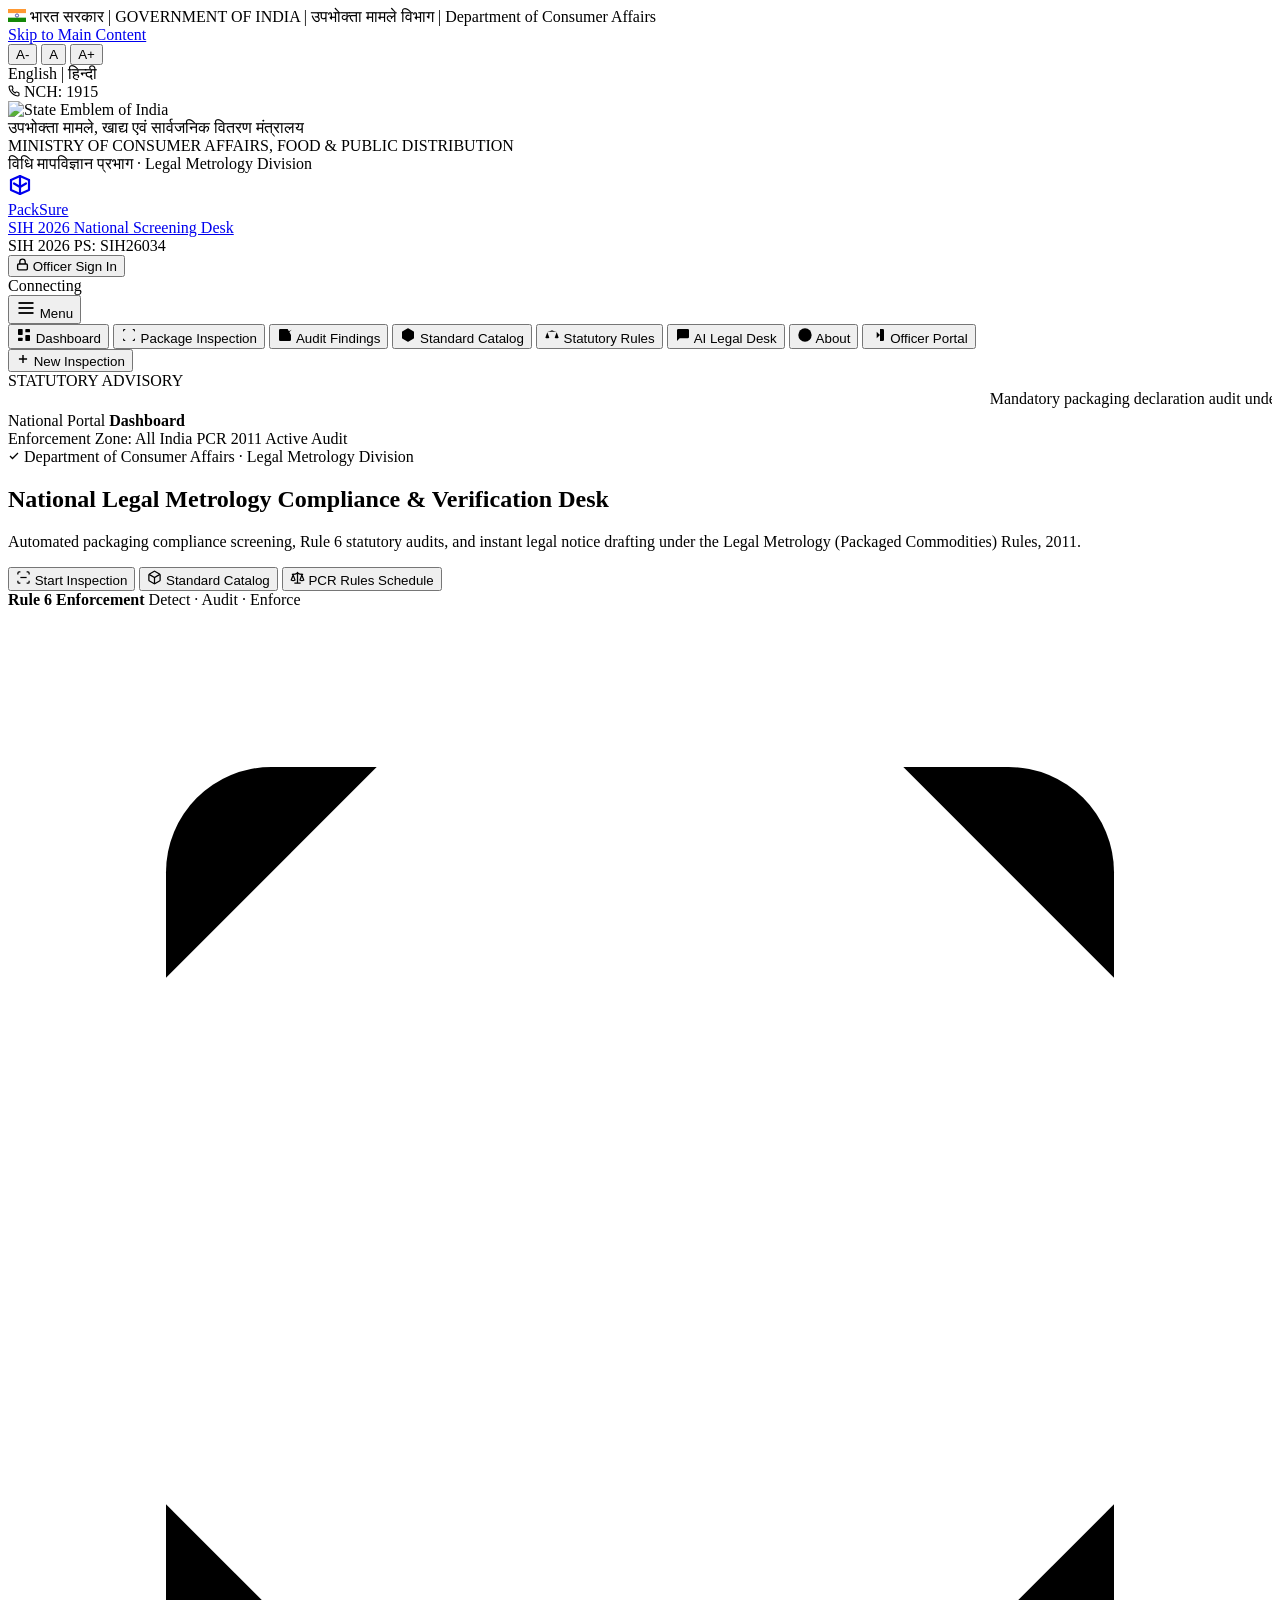
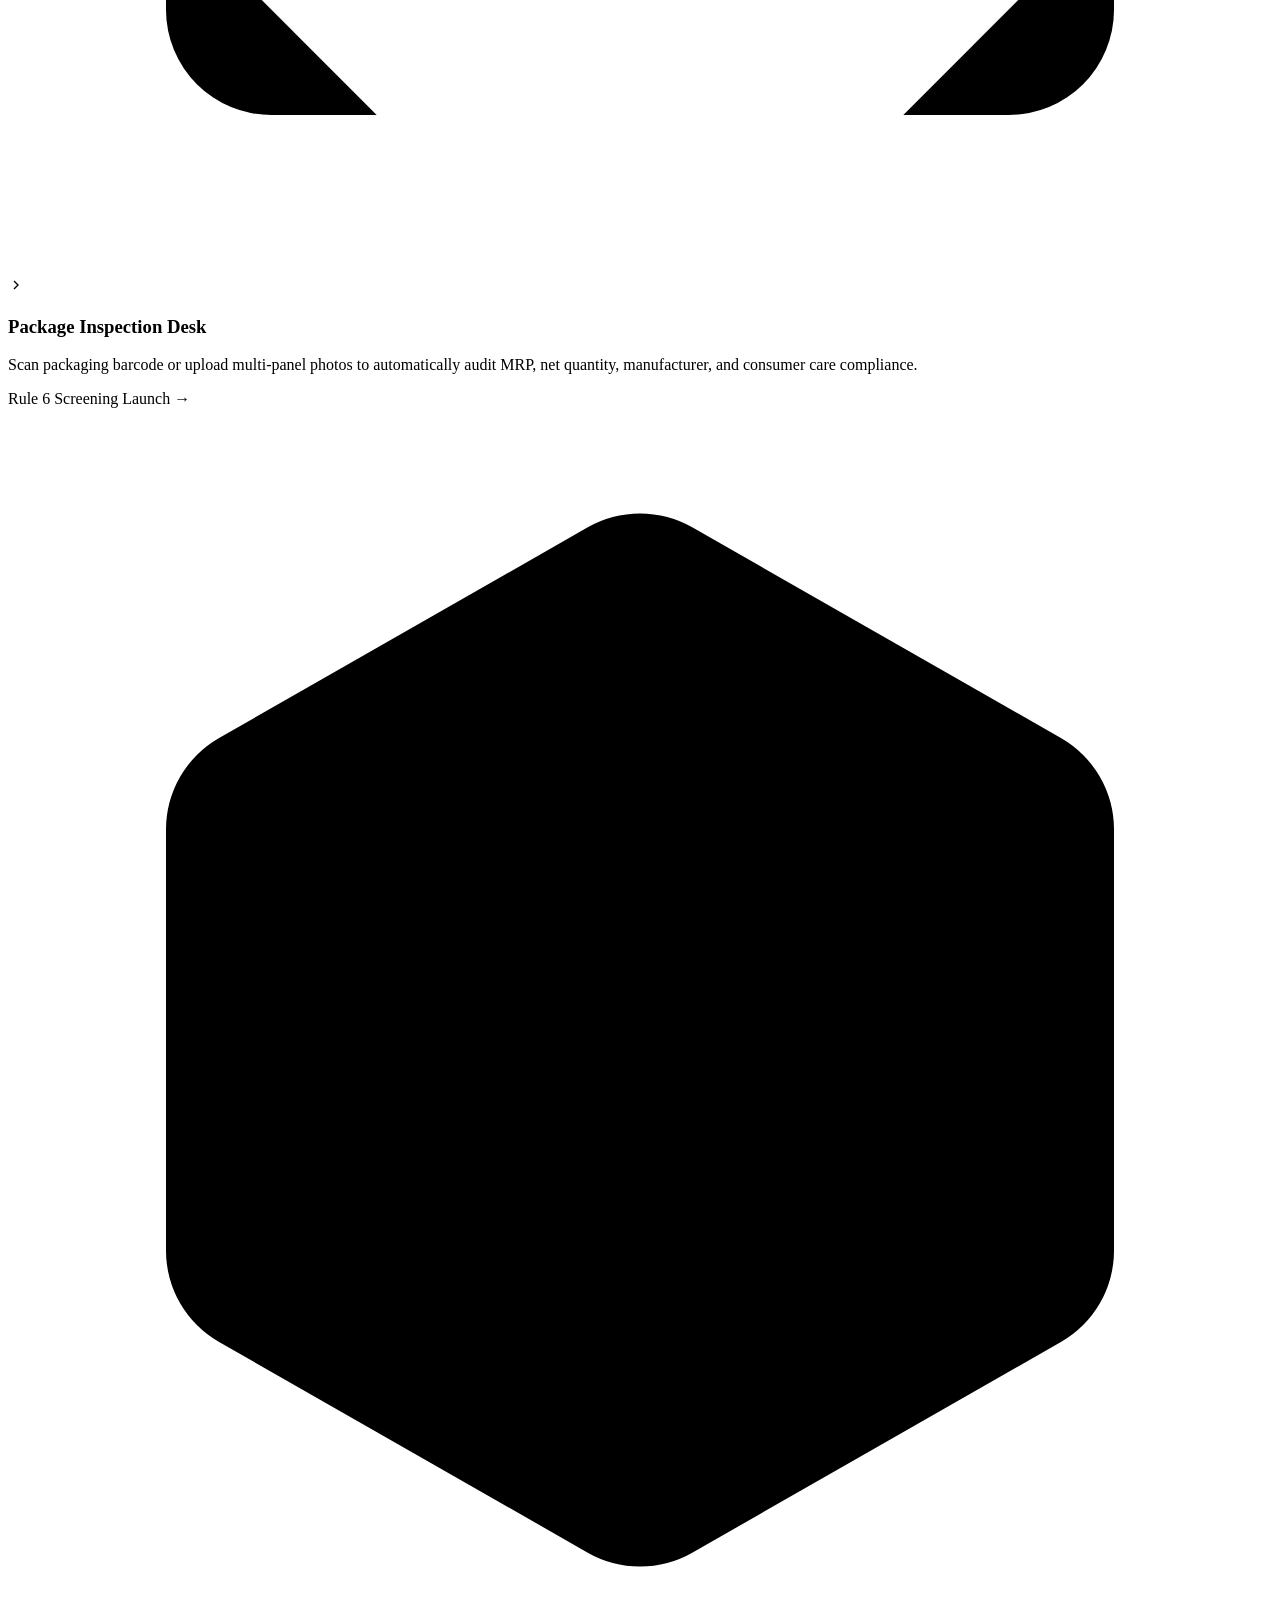
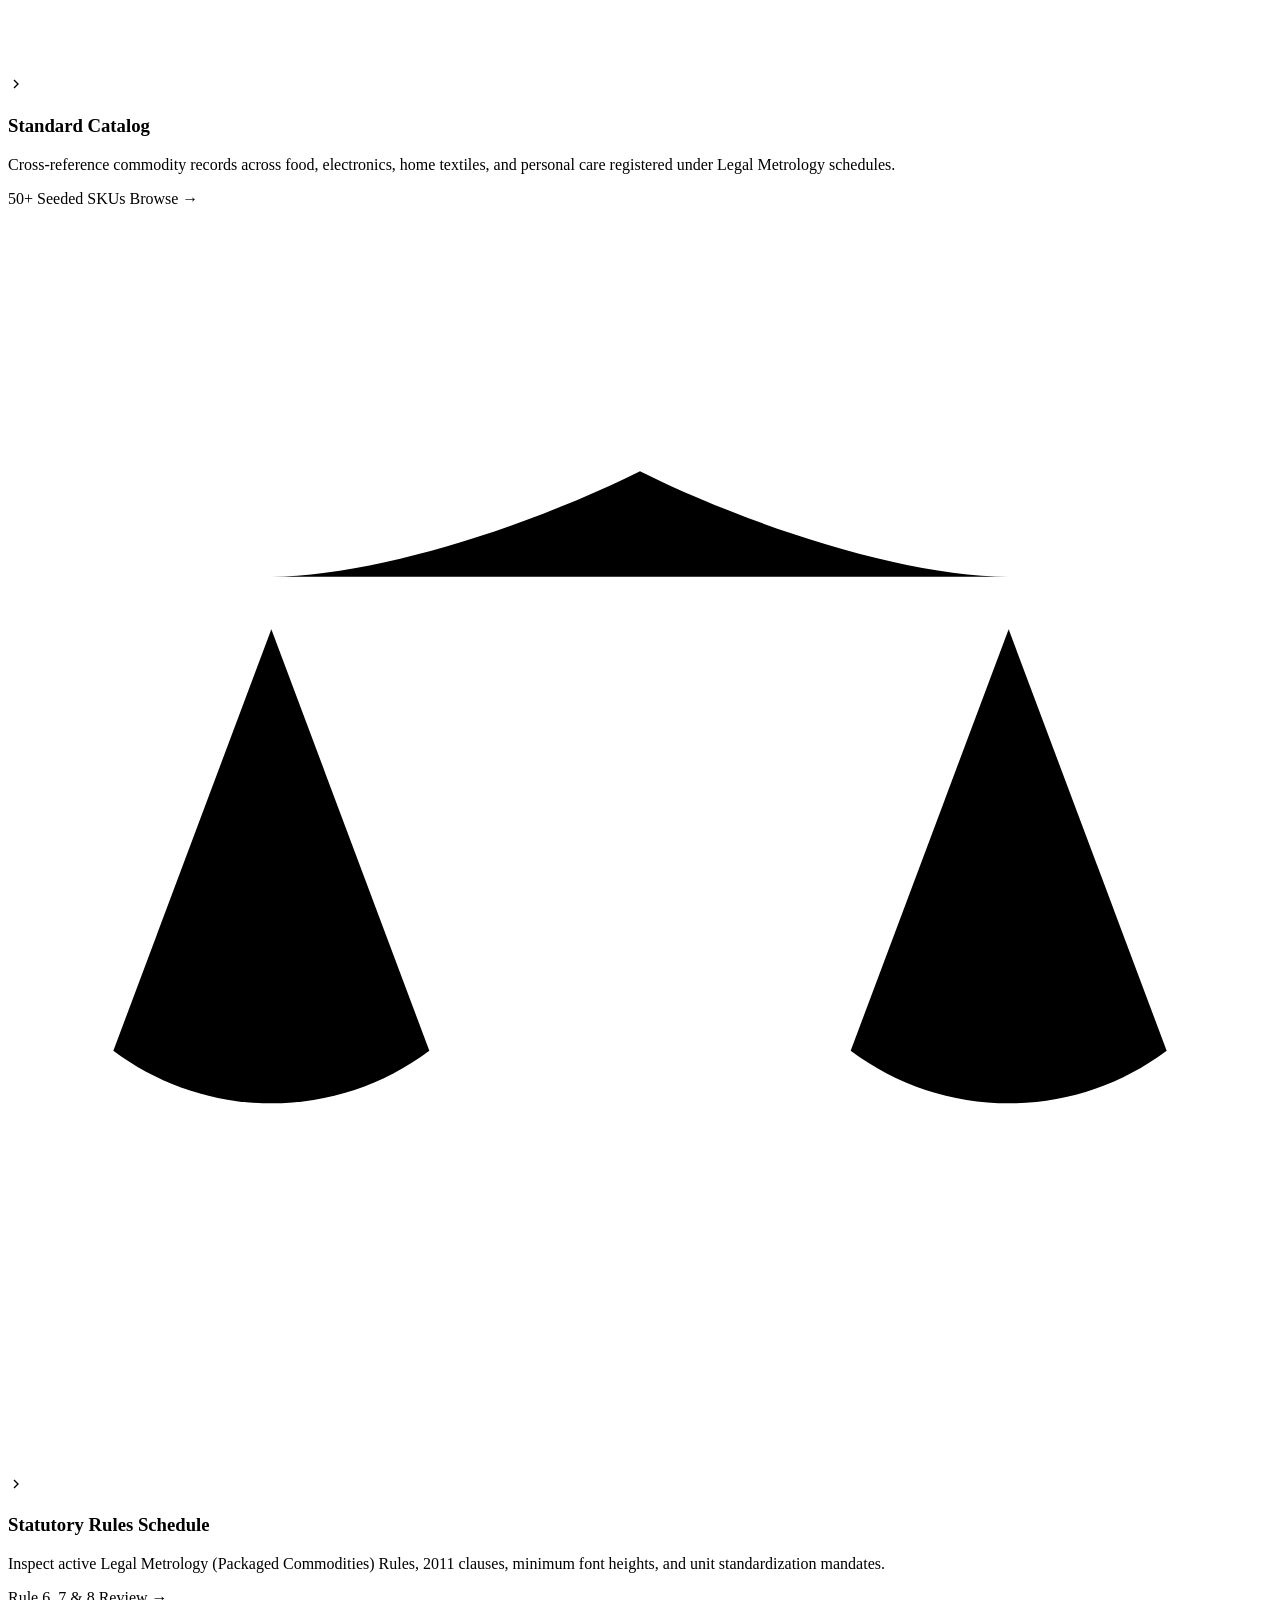
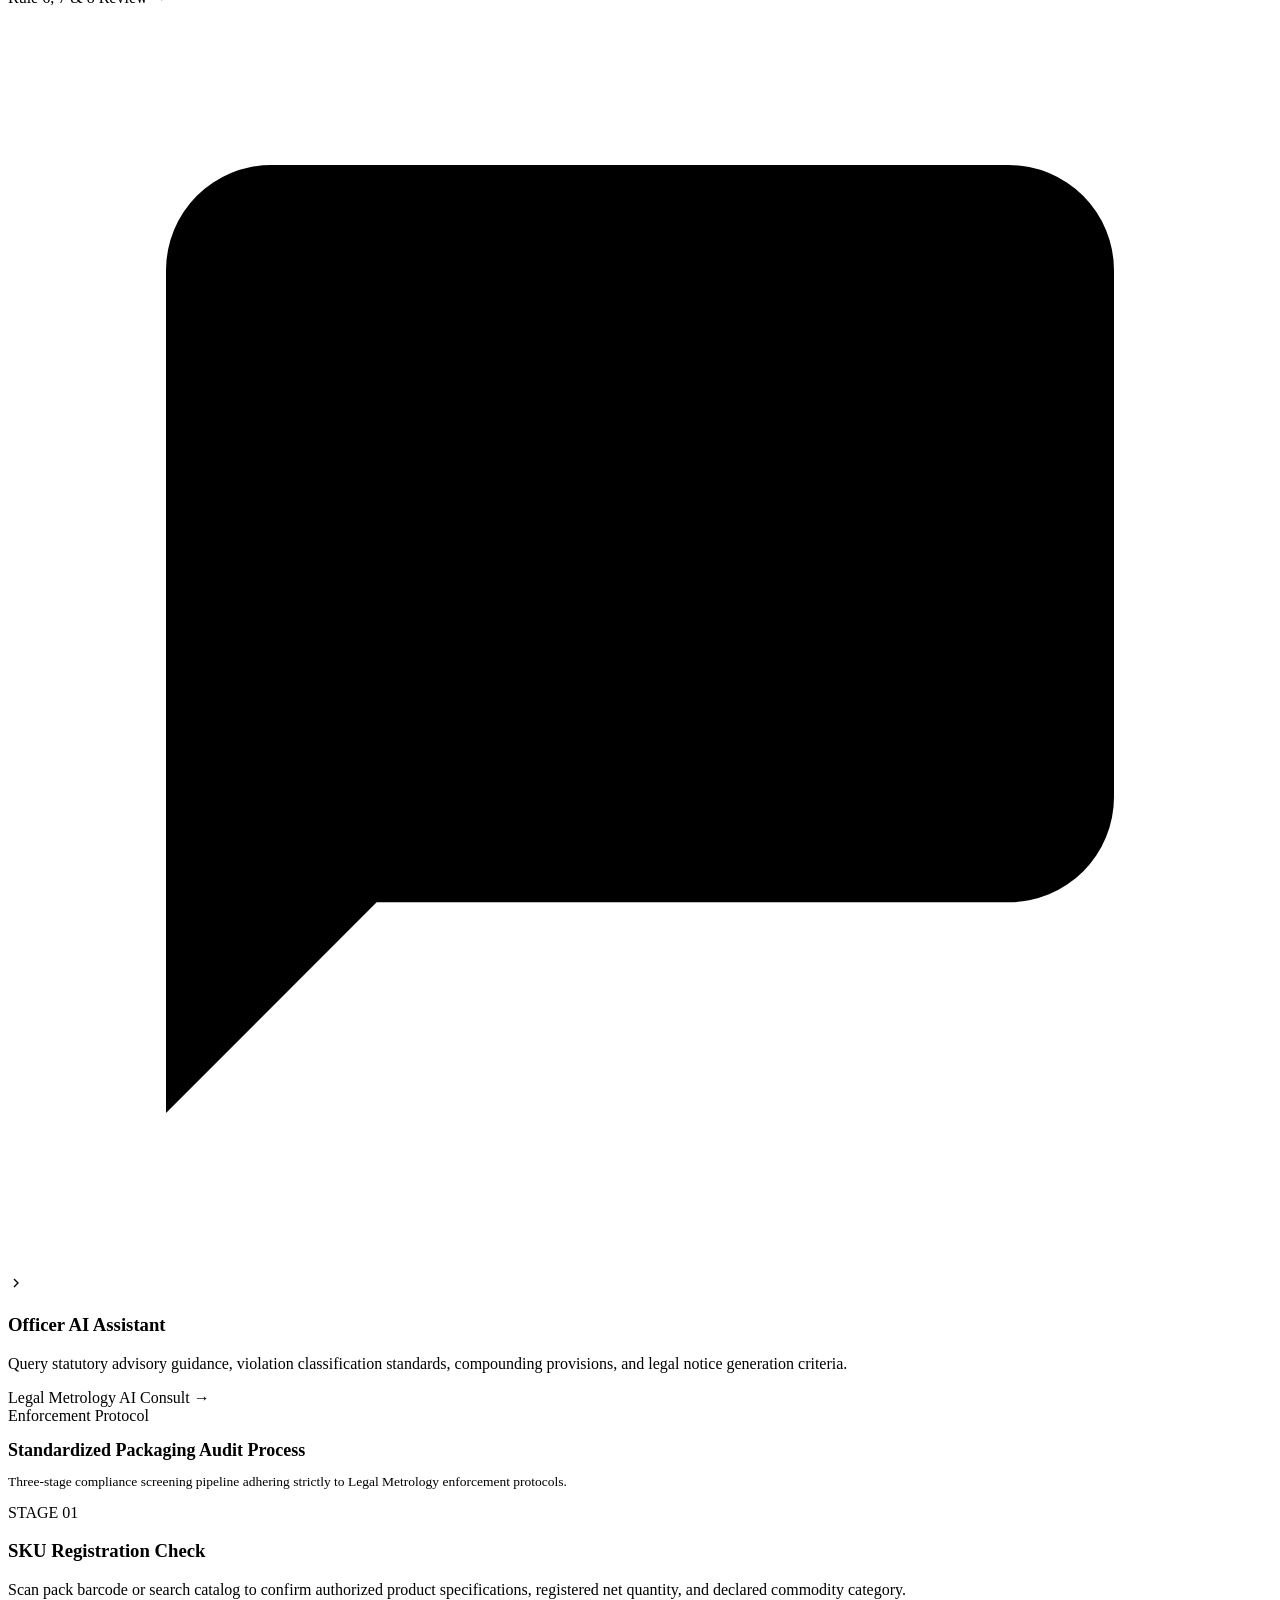
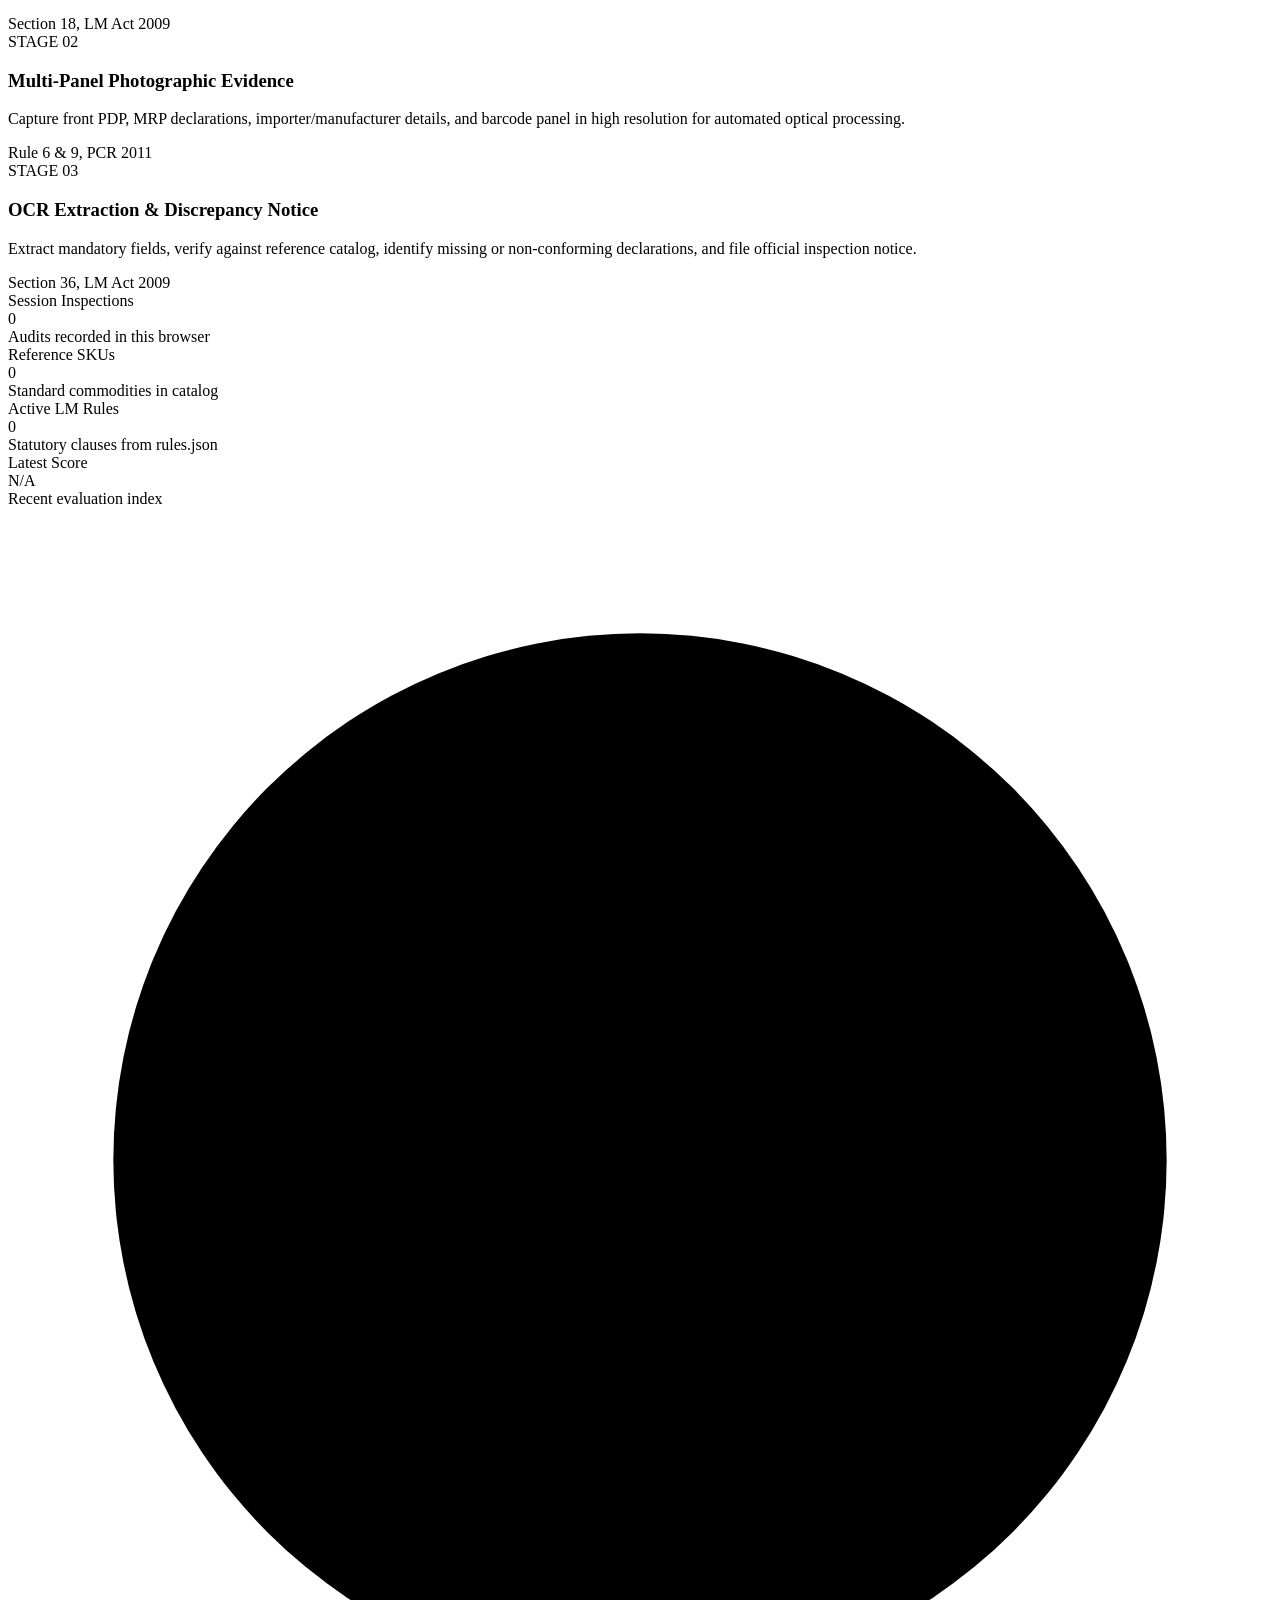
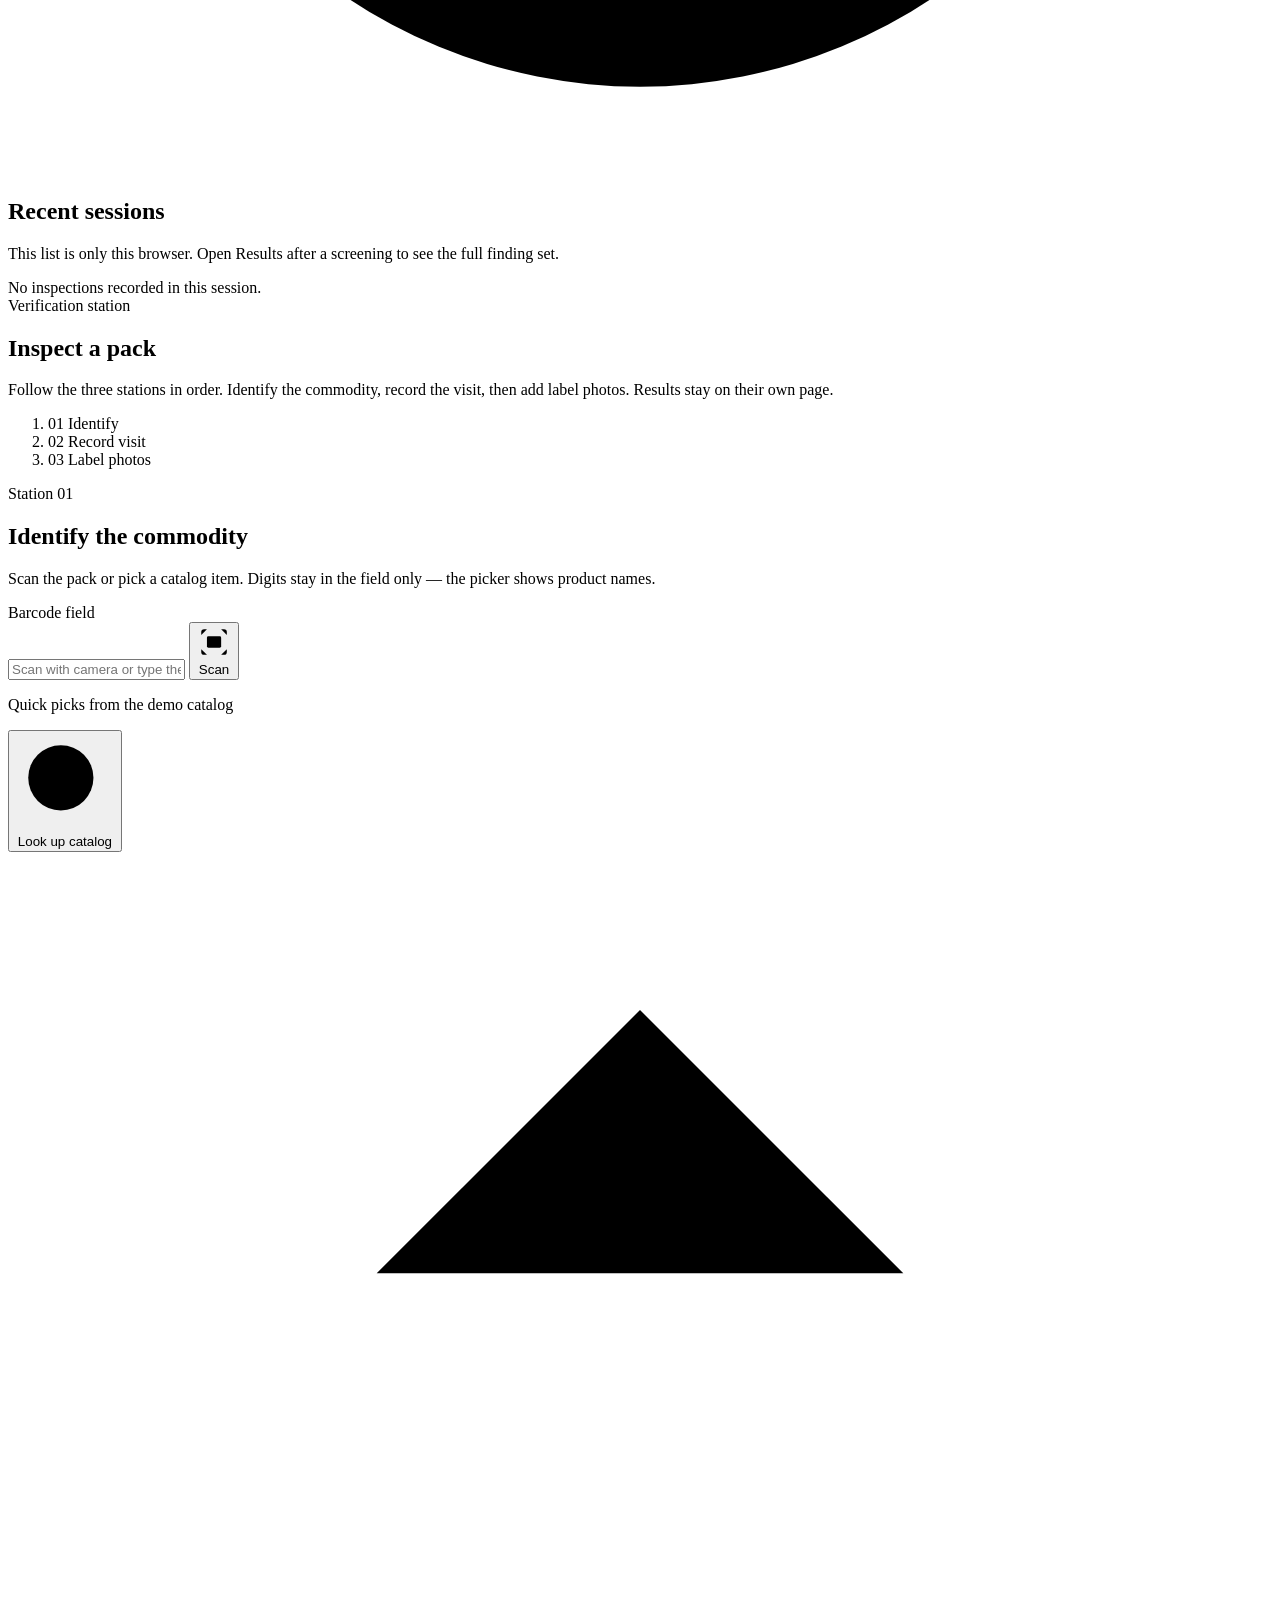
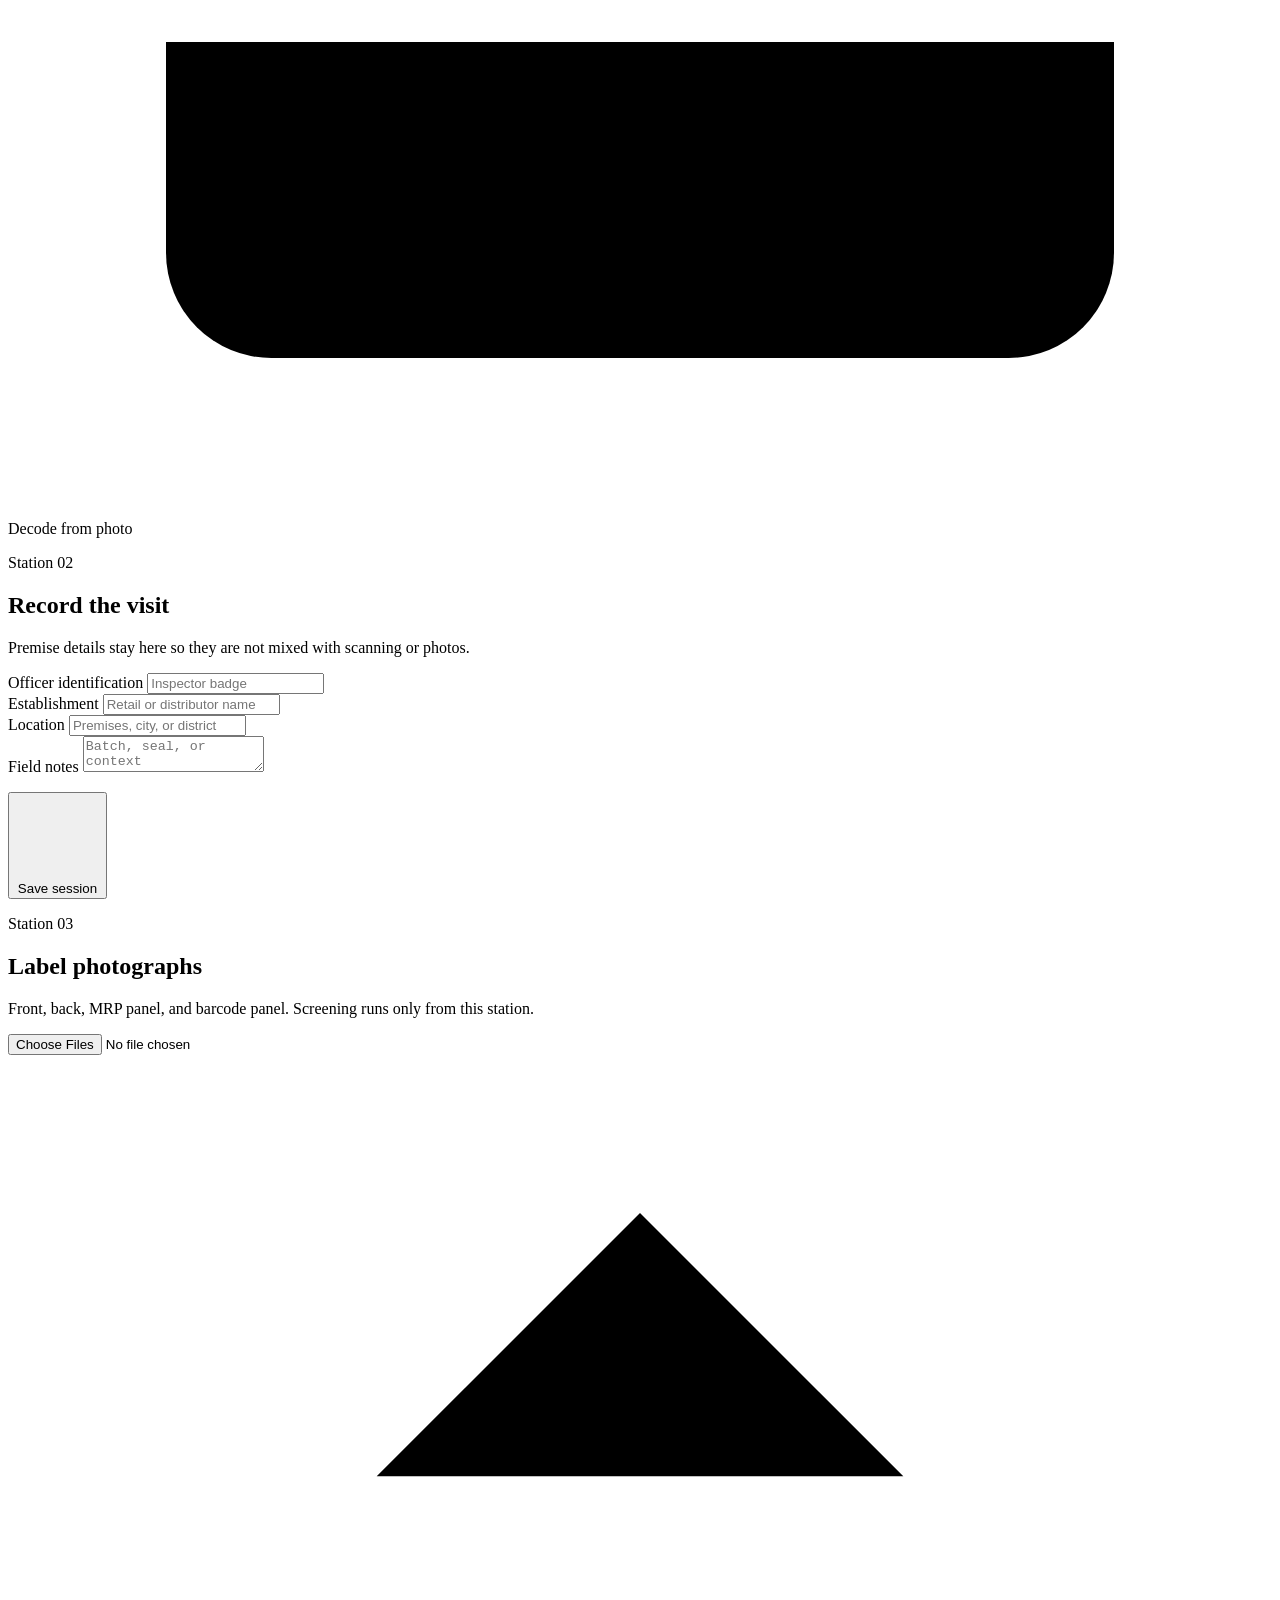
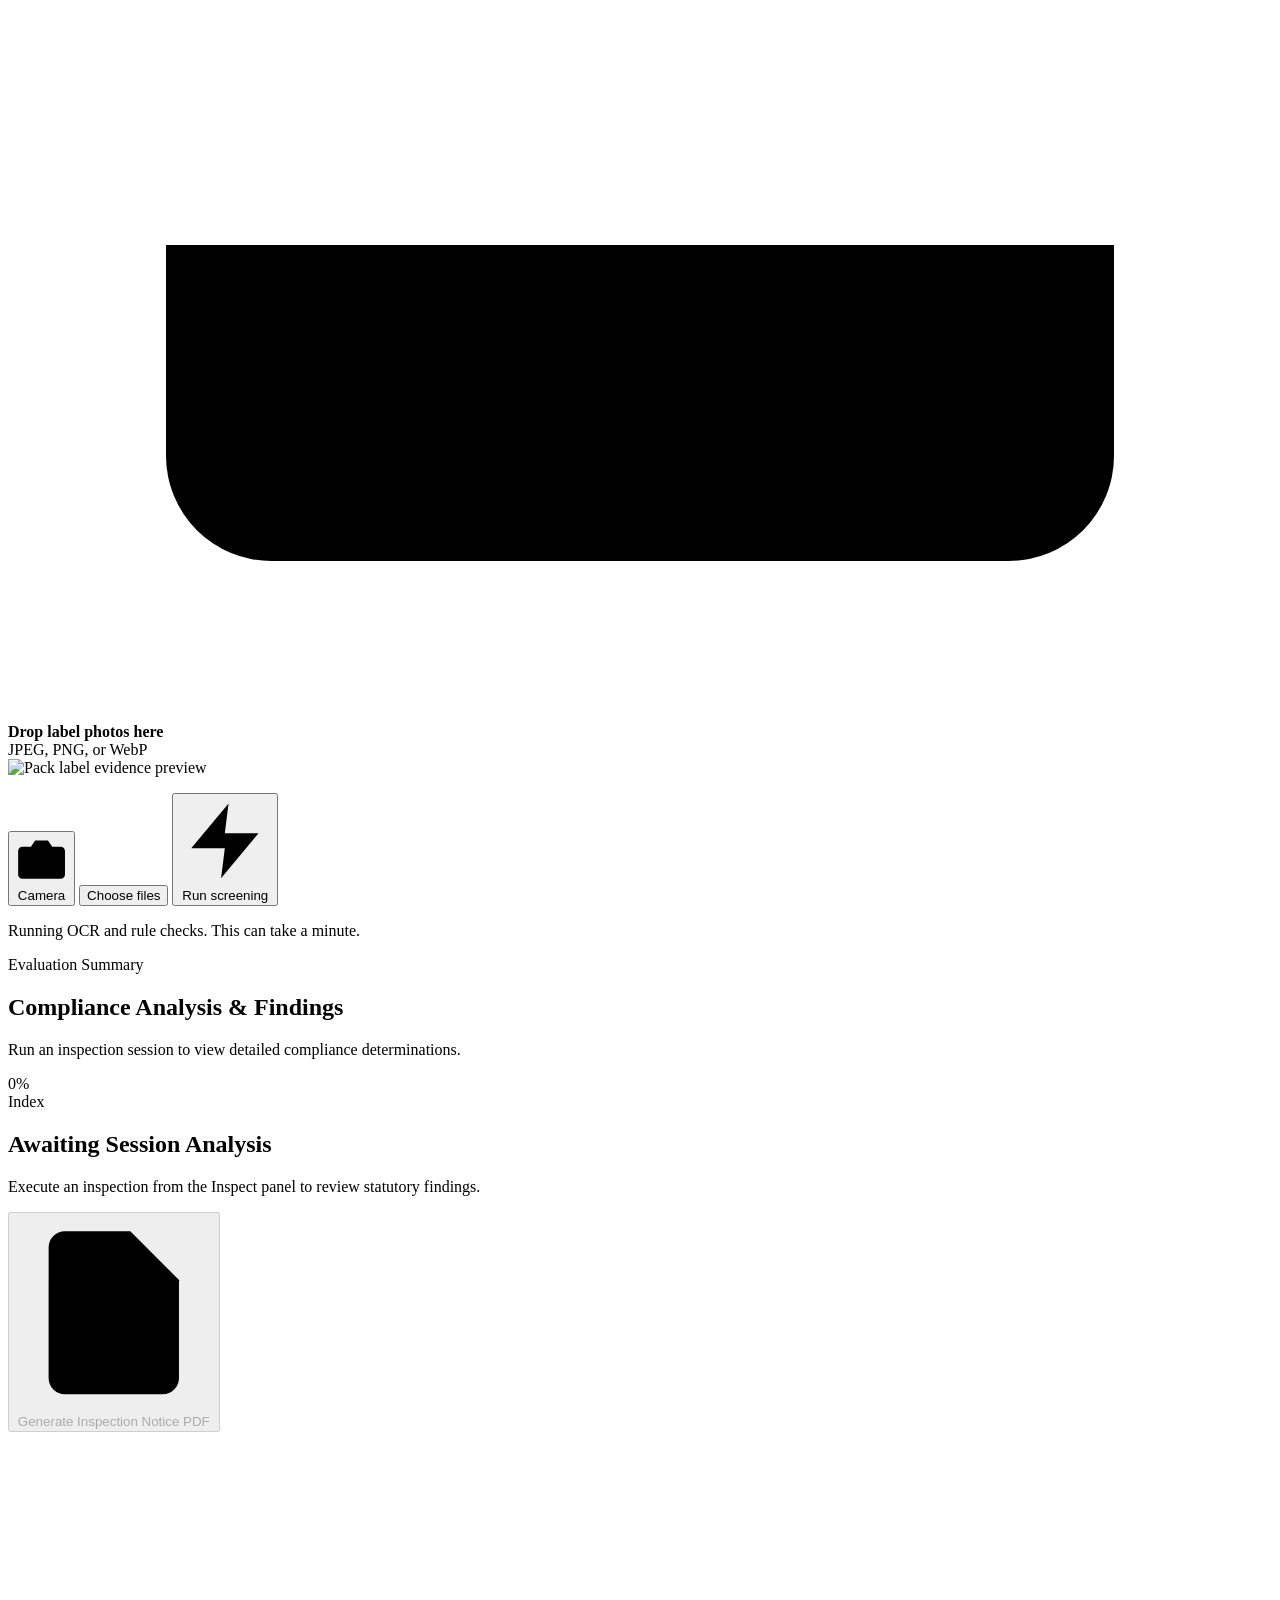
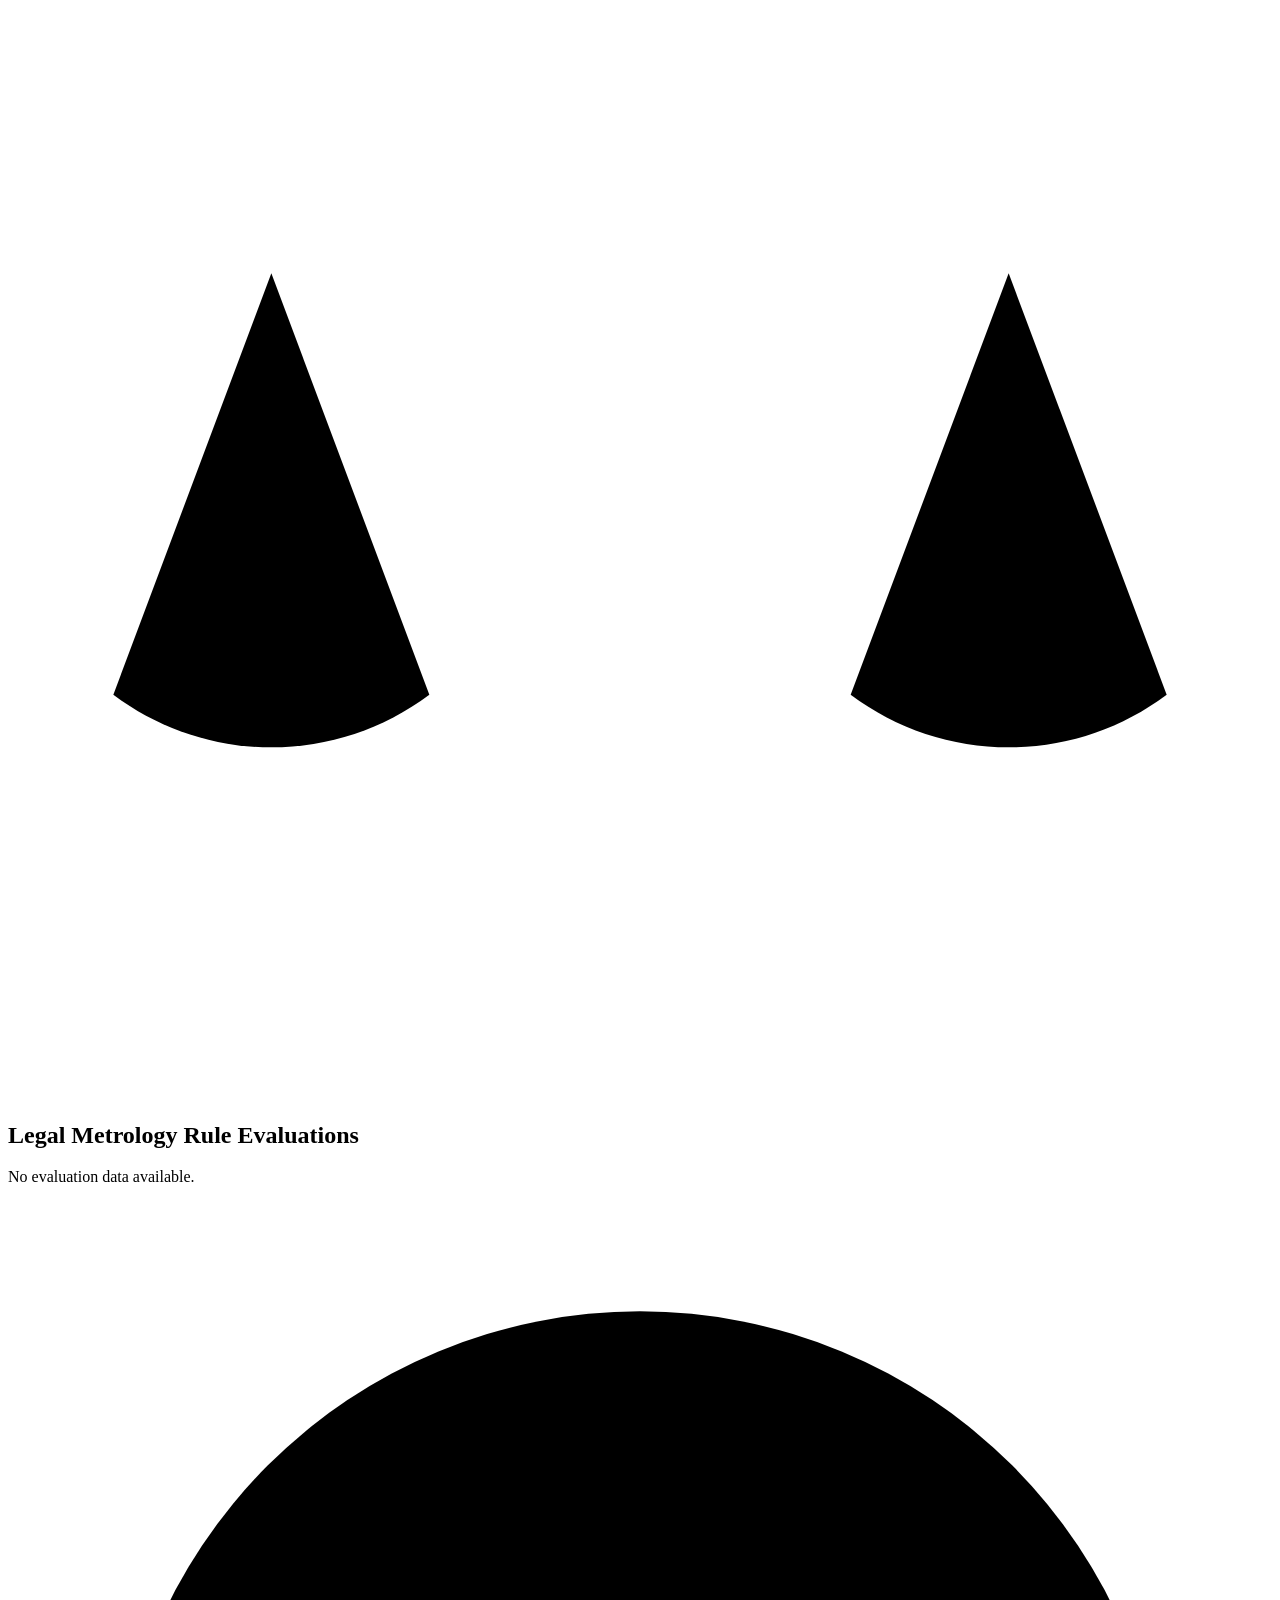
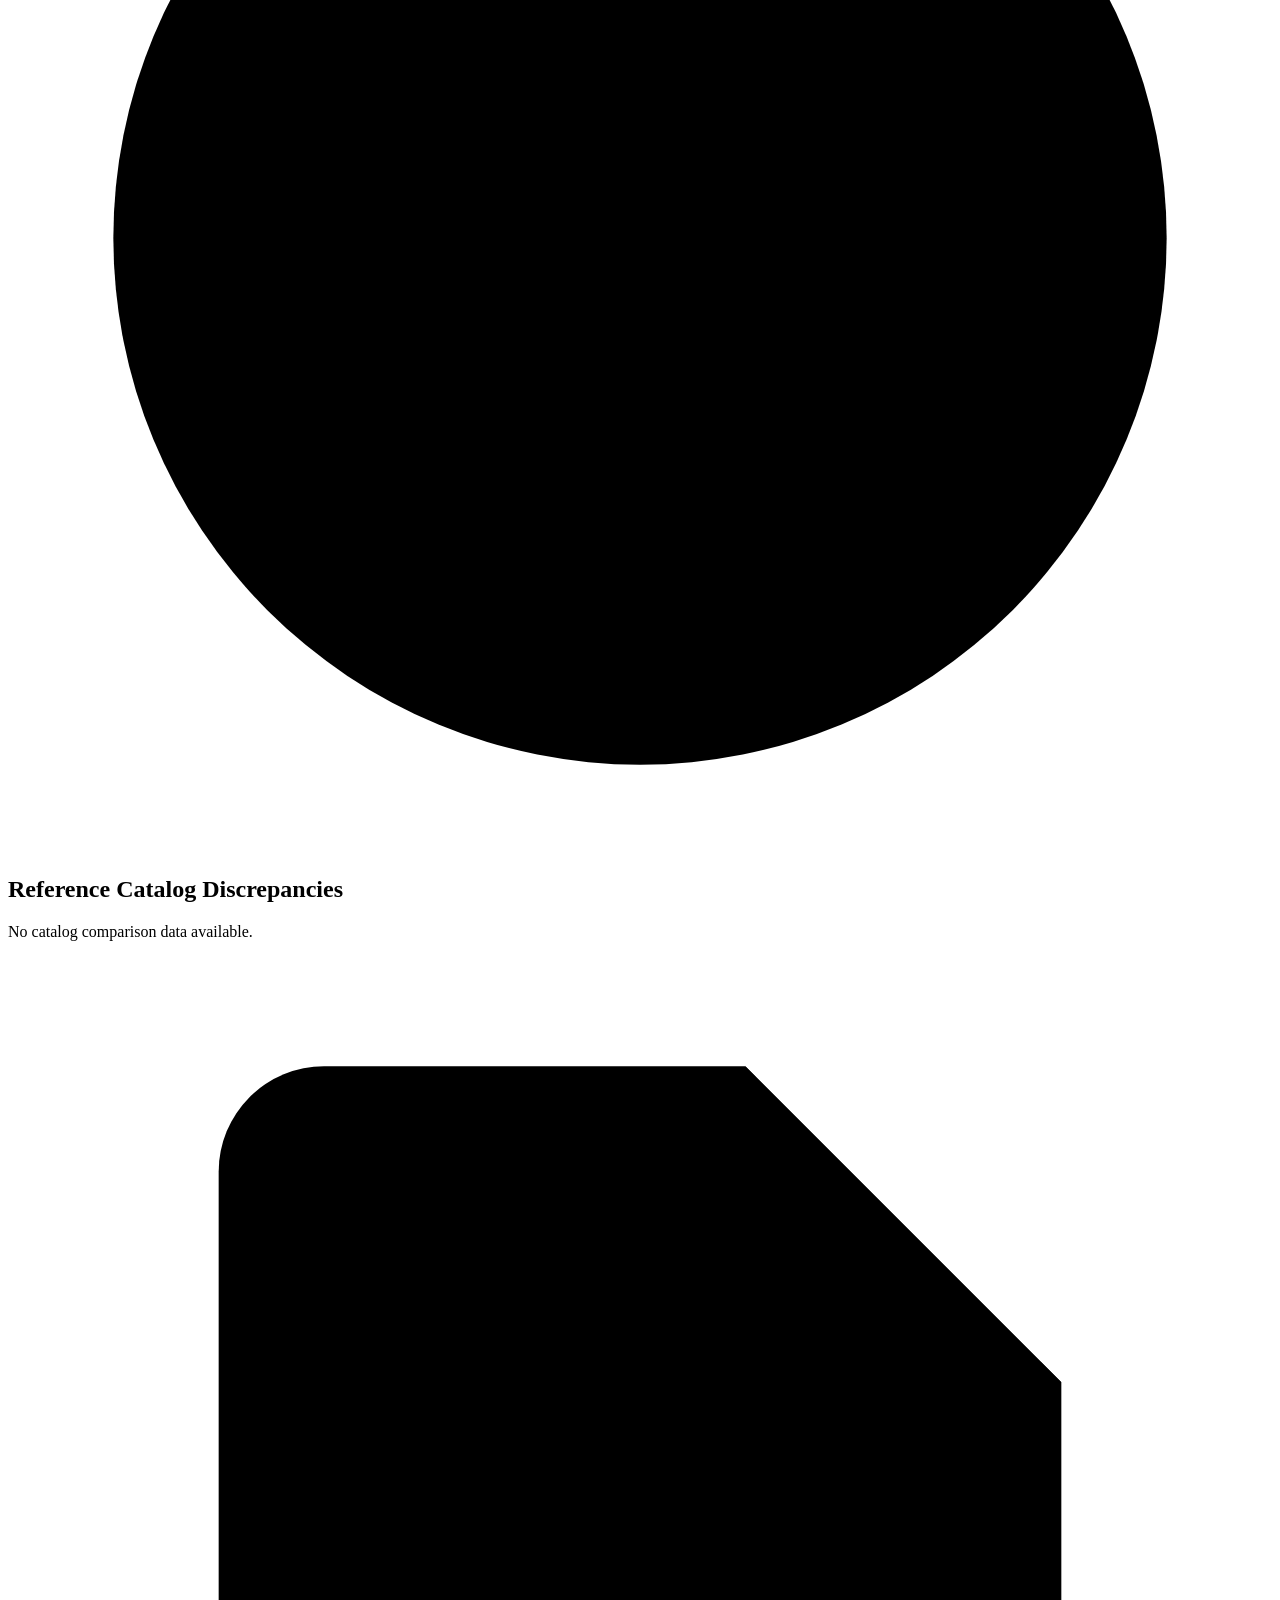
==== frontend/index.html @ a9278c4f "feat(ui): remodel frontend with MahaDBT sovereign government masthead and 8-color palette" ====
<!DOCTYPE html>
<html lang="en">
<head>
  <meta charset="UTF-8" />
  <meta name="viewport" content="width=device-width, initial-scale=1.0, viewport-fit=cover" />
  <title>PackSure - Legal Metrology Verification System</title>
  <meta name="description" content="Official Legal Metrology compliance screening portal for pre-packaged commodities under the Legal Metrology (Packaged Commodities) Rules, 2011. Automated barcode lookup, OCR declaration extraction, and rule verification." />
  <meta name="keywords" content="Legal Metrology, Packaged Commodities Rules 2011, PackSure, Department of Consumer Affairs, MRP verification, Net quantity, SIH26034" />
  <meta name="application-name" content="PackSure" />
  <meta name="theme-color" content="#090d16" />
  <meta name="robots" content="index, follow" />
  <link rel="canonical" href="https://packsure.gov.in" />
  <meta property="og:title" content="PackSure - Legal Metrology Verification System" />
  <meta property="og:description" content="Official statutory compliance screening and declaration verification for packaged commodities under Indian Legal Metrology Rules." />
  <meta property="og:url" content="https://packsure.gov.in" />
  <meta property="og:type" content="website" />
  <link rel="icon" type="image/svg+xml" href="/static/favicon.svg" />
  <link rel="preconnect" href="https://fonts.googleapis.com" />
  <link rel="preconnect" href="https://fonts.gstatic.com" crossorigin />
  <link href="https://fonts.googleapis.com/css2?family=Plus+Jakarta+Sans:wght@400;500;600;700;800&family=Source+Serif+4:opsz,wght@8..60,500;8..60,700&display=swap" rel="stylesheet" />
  <link rel="stylesheet" href="/static/styles.css?v=12" />
</head>
<body>
  <!-- Sovereign State Emblem Watermark -->
  <div class="emblem-watermark" aria-hidden="true"></div>

  <!-- Grand Sovereign Header (National Portal Architecture) -->
  <header class="gov-portal-header" role="banner">
    <!-- 1. National Utility & Accessibility Bar -->
    <div class="gov-topbar">
      <div class="gov-topbar-inner">
        <div class="gov-topbar-flag">
          <svg width="18" height="13" viewBox="0 0 18 13" fill="none" xmlns="http://www.w3.org/2000/svg" aria-label="Indian National Tricolor">
            <rect width="18" height="4.33" fill="#FF9933"/>
            <rect y="4.33" width="18" height="4.33" fill="#FFFFFF"/>
            <rect y="8.66" width="18" height="4.34" fill="#138808"/>
            <circle cx="9" cy="6.5" r="1.6" stroke="#000080" stroke-width="0.65"/>
          </svg>
          <span class="gov-title-hindi">भारत सरकार | GOVERNMENT OF INDIA</span>
          <span class="gov-topbar-divider">|</span>
          <span class="gov-title-eng">उपभोक्ता मामले विभाग | Department of Consumer Affairs</span>
        </div>
        <div class="gov-topbar-actions">
          <a href="#mainContent" class="skip-link">Skip to Main Content</a>
          <div class="gov-access-group" aria-label="Text size accessibility">
            <button type="button" class="gov-access-btn" id="fontDec" title="Decrease font size" aria-label="Decrease font size">A-</button>
            <button type="button" class="gov-access-btn" id="fontNormal" title="Standard font size" aria-label="Standard font size">A</button>
            <button type="button" class="gov-access-btn" id="fontInc" title="Increase font size" aria-label="Increase font size">A+</button>
          </div>
          <span class="gov-lang-select" aria-label="Language selection">English | हिन्दी</span>
          <div class="gov-helpline-chip" title="National Consumer Helpline">
            <svg width="12" height="12" viewBox="0 0 24 24" fill="none" stroke="currentColor" stroke-width="2.2"><path d="M22 16.92v3a2 2 0 0 1-2.18 2 19.79 19.79 0 0 1-8.63-3.07 19.5 19.5 0 0 1-6-6 19.79 19.79 0 0 1-3.07-8.67A2 2 0 0 1 4.11 2h3a2 2 0 0 1 2 1.72 12.84 12.84 0 0 0 .7 2.81 2 2 0 0 1-.45 2.11L8.09 9.91a16 16 0 0 0 6 6l1.27-1.27a2 2 0 0 1 2.11-.45 12.84 12.84 0 0 0 2.81.7A2 2 0 0 1 22 16.92z"></path></svg>
            <span>NCH: 1915</span>
          </div>
        </div>
      </div>
    </div>

    <!-- 2. Grand Sovereign Masthead Banner -->
    <div class="gov-masthead">
      <div class="gov-masthead-inner">
        <div class="gov-masthead-brand">
          <img src="/static/emblem.svg" alt="State Emblem of India" class="gov-emblem-seal" width="56" height="72" />
          <div class="gov-masthead-titles">
            <div class="gov-dept-hindi">उपभोक्ता मामले, खाद्य एवं सार्वजनिक वितरण मंत्रालय</div>
            <div class="gov-dept-eng">MINISTRY OF CONSUMER AFFAIRS, FOOD &amp; PUBLIC DISTRIBUTION</div>
            <div class="gov-div-title">विधि मापविज्ञान प्रभाग &middot; Legal Metrology Division</div>
          </div>
        </div>

        <div class="gov-portal-identity">
          <a class="brand" href="#dashboard" data-page="dashboard" aria-label="PackSure Home">
            <div class="brand-mark">
              <svg width="24" height="24" viewBox="0 0 24 24" fill="none" stroke="currentColor" stroke-width="2.2" stroke-linecap="round" stroke-linejoin="round">
                <path d="M12 3v18"></path>
                <path d="m3 7 9-4 9 4"></path>
                <path d="M3 7v10l9 4 9-4V7"></path>
                <path d="M6 10.5 12 14l6-3.5"></path>
              </svg>
            </div>
            <div>
              <div class="brand-title">PackSure</div>
              <span class="brand-subtitle">SIH 2026 National Screening Desk</span>
            </div>
          </a>
        </div>

        <div class="gov-masthead-actions">
          <div class="sih-initiative-badge" title="Smart India Hackathon 2026 National Initiative">
            <span class="sih-tag">SIH 2026</span>
            <span class="sih-desc">PS: SIH26034</span>
          </div>
          <div id="topbarOfficerContainer" style="display:inline-flex;align-items:center;gap:6px;">
            <button type="button" class="officer-topbar-btn" id="openOfficerAuthBtn" title="Official Government Access">
              <svg width="13" height="13" viewBox="0 0 24 24" fill="none" stroke="currentColor" stroke-width="2.5"><rect x="3" y="11" width="18" height="11" rx="2" ry="2"></rect><path d="M7 11V7a5 5 0 0 1 10 0v4"></path></svg>
              <span>Officer Sign In</span>
            </button>
          </div>
          <div id="headerOfficerArea" style="display:inline-flex;align-items:center;gap:8px;"></div>
          <div class="health-dot" id="healthDot" title="System Operational Status">
            <i></i>
            <span>Connecting</span>
          </div>
        </div>
      </div>
    </div>

    <!-- 3. Primary Full-Width Government Navigation Bar (MahaDBT Style) -->
    <nav class="gov-navbar" aria-label="Primary Portal Navigation">
      <div class="gov-navbar-inner">
        <button class="nav-toggle" id="navToggle" type="button" aria-label="Toggle Navigation Menu" aria-expanded="false">
          <svg viewBox="0 0 24 24" width="20" height="20" fill="none" stroke="currentColor" stroke-width="2.2"><line x1="3" y1="12" x2="21" y2="12"></line><line x1="3" y1="6" x2="21" y2="6"></line><line x1="3" y1="18" x2="21" y2="18"></line></svg>
          <span>Menu</span>
        </button>

        <div class="gov-nav-links" id="mainNav">
          <button class="gov-nav-item active" data-page="dashboard">
            <svg viewBox="0 0 24 24" width="16" height="16"><rect width="7" height="9" x="3" y="3" rx="1"></rect><rect width="7" height="5" x="14" y="3" rx="1"></rect><rect width="7" height="9" x="14" y="12" rx="1"></rect><rect width="7" height="5" x="3" y="16" rx="1"></rect></svg>
            <span>Dashboard</span>
          </button>
          <button class="gov-nav-item" data-page="inspect">
            <svg viewBox="0 0 24 24" width="16" height="16"><path d="M3 7V5a2 2 0 0 1 2-2h2"></path><path d="M17 3h2a2 2 0 0 1 2 2v2"></path><path d="M21 17v2a2 2 0 0 1-2 2h-2"></path><path d="M7 21H5a2 2 0 0 1-2-2v-2"></path><path d="M7 12h10"></path></svg>
            <span>Package Inspection</span>
          </button>
          <button class="gov-nav-item" data-page="results">
            <svg viewBox="0 0 24 24" width="16" height="16"><path d="m9 11 3 3L22 4"></path><path d="M21 12v7a2 2 0 0 1-2 2H5a2 2 0 0 1-2-2V5a2 2 0 0 1 2-2h11"></path></svg>
            <span>Audit Findings</span>
          </button>
          <button class="gov-nav-item" data-page="catalog">
            <svg viewBox="0 0 24 24" width="16" height="16"><path d="M21 8a2 2 0 0 0-1-1.73l-7-4a2 2 0 0 0-2 0l-7 4A2 2 0 0 0 3 8v8a2 2 0 0 0 1 1.73l7 4a2 2 0 0 0 2 0l7-4A2 2 0 0 0 21 16Z"></path><path d="m3.3 7 8.7 5 8.7-5"></path><path d="M12 22V12"></path></svg>
            <span>Standard Catalog</span>
          </button>
          <button class="gov-nav-item" data-page="rules">
            <svg viewBox="0 0 24 24" width="16" height="16"><path d="m16 16 3-8 3 8c-.87.65-1.92 1-3 1s-2.13-.35-3-1Z"></path><path d="m2 16 3-8 3 8c-.87.65-1.92 1-3 1s-2.13-.35-3-1Z"></path><path d="M7 21h10"></path><path d="M12 3v18"></path><path d="M3 7h2c2 0 5-1 7-2 2 1 5 2 7 2h2"></path></svg>
            <span>Statutory Rules</span>
          </button>
          <button class="gov-nav-item" data-page="assistant">
            <svg viewBox="0 0 24 24" width="16" height="16"><path d="M21 15a2 2 0 0 1-2 2H7l-4 4V5a2 2 0 0 1 2-2h14a2 2 0 0 1 2 2z"></path></svg>
            <span>AI Legal Desk</span>
          </button>
          <button class="gov-nav-item" data-page="about">
            <svg viewBox="0 0 24 24" width="16" height="16"><circle cx="12" cy="12" r="10"></circle><line x1="12" y1="16" x2="12" y2="12"></line><line x1="12" y1="8" x2="12.01" y2="8"></line></svg>
            <span>About</span>
          </button>
          <button class="gov-nav-item" data-page="login" id="navLoginBtn">
            <svg viewBox="0 0 24 24" width="16" height="16"><path d="M15 3h4a2 2 0 0 1 2 2v14a2 2 0 0 1-2 2h-4"></path><polyline points="10 17 15 12 10 7"></polyline><line x1="15" y1="12" x2="3" y2="12"></line></svg>
            <span>Officer Portal</span>
          </button>
        </div>

        <div class="gov-navbar-cta">
          <button class="btn-gov-cta" data-page="inspect" type="button">
            <svg width="14" height="14" viewBox="0 0 24 24" fill="none" stroke="currentColor" stroke-width="2.5"><path d="M12 5v14M5 12h14"/></svg>
            <span>New Inspection</span>
          </button>
        </div>
      </div>
    </nav>

    <!-- 4. Real-Time Statutory Advisory Marquee Ticker -->
    <div class="gov-marquee-bar" role="region" aria-label="Official Statutory Advisory">
      <div class="gov-marquee-inner">
        <div class="gov-marquee-badge">
          <span class="live-pulse"></span>
          <span>STATUTORY ADVISORY</span>
        </div>
        <div class="gov-marquee-content">
          <marquee behavior="scroll" direction="left" scrollamount="6" onmouseover="this.stop();" onmouseout="this.start();">
            Mandatory packaging declaration audit under Rule 6 of the Legal Metrology (Packaged Commodities) Rules, 2011 is active across all consumer categories. &bull; Report dual MRP, font deficit, or missing customer care via Helpline 1915 or PackSure Citizen Redressal. &bull; Automated OCR & AI Vision inspection active for field officers.
          </marquee>
        </div>
      </div>
    </div>
  </header>

  <!-- Main Portal Workspace Container (Full Width / Max 1320px) -->
  <div class="app-workspace" id="mainContent">
    <!-- Sub-utility Breadcrumb Bar -->
    <div class="workspace-subbar">
      <div class="crumb" id="pageCrumb">
        <span>National Portal</span>
        <strong>Dashboard</strong>
      </div>
      <div class="subbar-right">
        <span class="subbar-env-tag">Enforcement Zone: All India</span>
        <span class="subbar-date" id="livePortalDate">PCR 2011 Active Audit</span>
      </div>
    </div>

    <main id="mainContainer">
      <!-- DASHBOARD PAGE -->
      <section id="dashboard" class="page active">
        <!-- MahaDBT-Style Executive Hero Banner -->
        <div class="hero-banner">
          <div class="hero-copy">
            <div class="hero-badge">
              <svg width="12" height="12" viewBox="0 0 24 24" fill="none" stroke="currentColor" stroke-width="2.5"><polyline points="20 6 9 17 4 12"></polyline></svg>
              Department of Consumer Affairs &middot; Legal Metrology Division
            </div>
            <h1 class="hero-title">National Legal Metrology Compliance &amp; Verification Desk</h1>
            <p class="hero-desc">Automated packaging compliance screening, Rule 6 statutory audits, and instant legal notice drafting under the Legal Metrology (Packaged Commodities) Rules, 2011.</p>
            <div class="hero-actions">
              <button class="btn btn-primary" data-page="inspect" type="button">
                <svg width="15" height="15" viewBox="0 0 24 24" fill="none" stroke="currentColor" stroke-width="2"><path d="M3 7V5a2 2 0 0 1 2-2h2"></path><path d="M17 3h2a2 2 0 0 1 2 2v2"></path><path d="M21 17v2a2 2 0 0 1-2 2h-2"></path><path d="M7 21H5a2 2 0 0 1-2-2v-2"></path><path d="M7 12h10"></path></svg>
                Start Inspection
              </button>
              <button class="btn btn-ghost hero-ghost" data-page="catalog" type="button">
                <svg width="15" height="15" viewBox="0 0 24 24" fill="none" stroke="currentColor" stroke-width="2"><path d="M21 8a2 2 0 0 0-1-1.73l-7-4a2 2 0 0 0-2 0l-7 4A2 2 0 0 0 3 8v8a2 2 0 0 0 1 1.73l7 4a2 2 0 0 0 2 0l7-4A2 2 0 0 0 21 16Z"></path><path d="m3.3 7 8.7 5 8.7-5"></path><path d="M12 22V12"></path></svg>
                Standard Catalog
              </button>
              <button class="btn btn-ghost hero-ghost" data-page="rules" type="button">
                <svg width="15" height="15" viewBox="0 0 24 24" fill="none" stroke="currentColor" stroke-width="2"><path d="m16 16 3-8 3 8c-.87.65-1.92 1-3 1s-2.13-.35-3-1Z"></path><path d="m2 16 3-8 3 8c-.87.65-1.92 1-3 1s-2.13-.35-3-1Z"></path><path d="M7 21h10"></path><path d="M12 3v18"></path><path d="M3 7h2c2 0 5-1 7-2 2 1 5 2 7 2h2"></path></svg>
                PCR Rules Schedule
              </button>
            </div>
          </div>
          <div class="hero-art" aria-hidden="true">
            <div class="hero-building"></div>
            <div class="hero-card-float">
              <strong>Rule 6 Enforcement</strong>
              <span>Detect &middot; Audit &middot; Enforce</span>
            </div>
          </div>
        </div>

        <!-- MahaDBT-Style 4-Pillar Service Gateway Grid -->
        <div class="service-grid">
          <div class="service-card" data-page="inspect" role="button" tabindex="0">
            <div>
              <div class="service-card-top">
                <div class="service-icon service-icon-blue">
                  <svg viewBox="0 0 24 24"><path d="M3 7V5a2 2 0 0 1 2-2h2"></path><path d="M17 3h2a2 2 0 0 1 2 2v2"></path><path d="M21 17v2a2 2 0 0 1-2 2h-2"></path><path d="M7 21H5a2 2 0 0 1-2-2v-2"></path><path d="M7 12h10"></path></svg>
                </div>
                <div class="service-arrow">
                  <svg width="16" height="16" viewBox="0 0 24 24" fill="none" stroke="currentColor" stroke-width="2"><polyline points="9 18 15 12 9 6"></polyline></svg>
                </div>
              </div>
              <h3>Package Inspection Desk</h3>
              <p>Scan packaging barcode or upload multi-panel photos to automatically audit MRP, net quantity, manufacturer, and consumer care compliance.</p>
            </div>
            <div class="service-card-footer">
              <span class="service-badge">Rule 6 Screening</span>
              <span class="service-cta">Launch &rarr;</span>
            </div>
          </div>

          <div class="service-card" data-page="catalog" role="button" tabindex="0">
            <div>
              <div class="service-card-top">
                <div class="service-icon service-icon-gold">
                  <svg viewBox="0 0 24 24"><path d="M21 8a2 2 0 0 0-1-1.73l-7-4a2 2 0 0 0-2 0l-7 4A2 2 0 0 0 3 8v8a2 2 0 0 0 1 1.73l7 4a2 2 0 0 0 2 0l7-4A2 2 0 0 0 21 16Z"></path><path d="m3.3 7 8.7 5 8.7-5"></path><path d="M12 22V12"></path></svg>
                </div>
                <div class="service-arrow">
                  <svg width="16" height="16" viewBox="0 0 24 24" fill="none" stroke="currentColor" stroke-width="2"><polyline points="9 18 15 12 9 6"></polyline></svg>
                </div>
              </div>
              <h3>Standard Catalog</h3>
              <p>Cross-reference commodity records across food, electronics, home textiles, and personal care registered under Legal Metrology schedules.</p>
            </div>
            <div class="service-card-footer">
              <span class="service-badge">50+ Seeded SKUs</span>
              <span class="service-cta">Browse &rarr;</span>
            </div>
          </div>

          <div class="service-card" data-page="rules" role="button" tabindex="0">
            <div>
              <div class="service-card-top">
                <div class="service-icon service-icon-green">
                  <svg viewBox="0 0 24 24"><path d="m16 16 3-8 3 8c-.87.65-1.92 1-3 1s-2.13-.35-3-1Z"></path><path d="m2 16 3-8 3 8c-.87.65-1.92 1-3 1s-2.13-.35-3-1Z"></path><path d="M7 21h10"></path><path d="M12 3v18"></path><path d="M3 7h2c2 0 5-1 7-2 2 1 5 2 7 2h2"></path></svg>
                </div>
                <div class="service-arrow">
                  <svg width="16" height="16" viewBox="0 0 24 24" fill="none" stroke="currentColor" stroke-width="2"><polyline points="9 18 15 12 9 6"></polyline></svg>
                </div>
              </div>
              <h3>Statutory Rules Schedule</h3>
              <p>Inspect active Legal Metrology (Packaged Commodities) Rules, 2011 clauses, minimum font heights, and unit standardization mandates.</p>
            </div>
            <div class="service-card-footer">
              <span class="service-badge">Rule 6, 7 &amp; 8</span>
              <span class="service-cta">Review &rarr;</span>
            </div>
          </div>

          <div class="service-card" data-page="assistant" role="button" tabindex="0">
            <div>
              <div class="service-card-top">
                <div class="service-icon service-icon-navy">
                  <svg viewBox="0 0 24 24"><path d="M21 15a2 2 0 0 1-2 2H7l-4 4V5a2 2 0 0 1 2-2h14a2 2 0 0 1 2 2z"></path></svg>
                </div>
                <div class="service-arrow">
                  <svg width="16" height="16" viewBox="0 0 24 24" fill="none" stroke="currentColor" stroke-width="2"><polyline points="9 18 15 12 9 6"></polyline></svg>
                </div>
              </div>
              <h3>Officer AI Assistant</h3>
              <p>Query statutory advisory guidance, violation classification standards, compounding provisions, and legal notice generation criteria.</p>
            </div>
            <div class="service-card-footer">
              <span class="service-badge">Legal Metrology AI</span>
              <span class="service-cta">Consult &rarr;</span>
            </div>
          </div>
        </div>

        <!-- 3-Step Statutory Verification Protocol -->
        <div class="protocol-section">
          <div class="badge-tag">Enforcement Protocol</div>
          <h2 style="font-size:18px;margin-bottom:4px">Standardized Packaging Audit Process</h2>
          <p class="muted" style="font-size:13.5px">Three-stage compliance screening pipeline adhering strictly to Legal Metrology enforcement protocols.</p>
          <div class="protocol-grid">
            <div class="step-card">
              <span class="step-num">STAGE 01</span>
              <h3>SKU Registration Check</h3>
              <p>Scan pack barcode or search catalog to confirm authorized product specifications, registered net quantity, and declared commodity category.</p>
              <span class="step-ref">Section 18, LM Act 2009</span>
            </div>
            <div class="step-card">
              <span class="step-num">STAGE 02</span>
              <h3>Multi-Panel Photographic Evidence</h3>
              <p>Capture front PDP, MRP declarations, importer/manufacturer details, and barcode panel in high resolution for automated optical processing.</p>
              <span class="step-ref">Rule 6 &amp; 9, PCR 2011</span>
            </div>
            <div class="step-card">
              <span class="step-num">STAGE 03</span>
              <h3>OCR Extraction &amp; Discrepancy Notice</h3>
              <p>Extract mandatory fields, verify against reference catalog, identify missing or non-conforming declarations, and file official inspection notice.</p>
              <span class="step-ref">Section 36, LM Act 2009</span>
            </div>
          </div>
        </div>

        <!-- Live Audit Metrics -->
        <div class="stats">
          <div class="stat">
            <div class="stat-label">Session Inspections</div>
            <div class="stat-value" id="statScans">0</div>
            <div class="stat-sub">Audits recorded in this browser</div>
          </div>
          <div class="stat">
            <div class="stat-label">Reference SKUs</div>
            <div class="stat-value" id="statProducts">0</div>
            <div class="stat-sub">Standard commodities in catalog</div>
          </div>
          <div class="stat">
            <div class="stat-label">Active LM Rules</div>
            <div class="stat-value" id="statRules">0</div>
            <div class="stat-sub">Statutory clauses from rules.json</div>
          </div>
          <div class="stat">
            <div class="stat-label">Latest Score</div>
            <div class="stat-value" id="statLast">N/A</div>
            <div class="stat-sub">Recent evaluation index</div>
          </div>
        </div>

        <div class="card">
          <h2>
            <svg viewBox="0 0 24 24"><circle cx="12" cy="12" r="10"></circle><polyline points="12 6 12 12 14 14"></polyline></svg>
            Recent sessions
          </h2>
          <p class="muted">This list is only this browser. Open Results after a screening to see the full finding set.</p>
          <div id="recentList" class="muted" style="margin-top:10px">No inspections recorded in this session.</div>
        </div>
      </section>

      <!-- INSPECT PAGE -->
      <section id="inspect" class="page">
        <div class="page-header">
          <div class="badge-tag">Verification station</div>
          <h1>Inspect a pack</h1>
          <p class="lede">Follow the three stations in order. Identify the commodity, record the visit, then add label photos. Results stay on their own page.</p>
        </div>

        <ol class="inspect-tracker" aria-label="Inspection progress">
          <li class="on">
            <span>01</span>
            Identify
          </li>
          <li>
            <span>02</span>
            Record visit
          </li>
          <li>
            <span>03</span>
            Label photos
          </li>
        </ol>

        <div id="officerInspectBannerContainer"></div>

        <div class="inspect-flow">
          <article class="card inspect-station" id="stationIdentify">
            <div class="station-head">
              <div>
                <p class="station-kicker">Station 01</p>
                <h2>Identify the commodity</h2>
                <p class="muted">Scan the pack or pick a catalog item. Digits stay in the field only — the picker shows product names.</p>
              </div>
              <div class="barcode-art" aria-hidden="true"></div>
            </div>

            <label class="field" for="barcode">Barcode field</label>
            <div class="row" style="gap:8px">
              <input id="barcode" placeholder="Scan with camera or type the code" style="flex:1" />
              <button type="button" class="btn btn-navy" id="scanCameraBtn" title="Scan barcode with camera">
                <svg viewBox="0 0 24 24"><path d="M3 7V5a2 2 0 0 1 2-2h2"></path><path d="M17 3h2a2 2 0 0 1 2 2v2"></path><path d="M21 17v2a2 2 0 0 1-2 2h-2"></path><path d="M7 21H5a2 2 0 0 1-2-2v-2"></path><rect width="10" height="8" x="7" y="8" rx="1"></rect><line x1="10" y1="12" x2="14" y2="12"></line></svg>
                Scan
              </button>
            </div>
            <p class="field-hint">Quick picks from the demo catalog</p>
            <div class="chips" id="demoChips"></div>
            <div class="row" style="margin-top:12px">
              <button type="button" class="btn btn-ghost" id="lookupBtn">
                <svg viewBox="0 0 24 24"><circle cx="11" cy="11" r="8"></circle><line x1="21" y1="21" x2="16.65" y2="16.65"></line></svg>
                Look up catalog
              </button>
              <label for="barcodeImageInput" class="btn btn-ghost" style="cursor:pointer">
                <svg viewBox="0 0 24 24"><path d="M21 15v4a2 2 0 0 1-2 2H5a2 2 0 0 1-2-2v-4"></path><polyline points="17 8 12 3 7 8"></polyline><line x1="12" y1="3" x2="12" y2="15"></line></svg>
                Decode from photo
              </label>
              <input type="file" id="barcodeImageInput" accept="image/*" style="display:none" />
            </div>
            <div id="lookupBox" class="lookup-card muted"></div>
          </article>

          <article class="card inspect-station">
            <p class="station-kicker">Station 02</p>
            <h2>Record the visit</h2>
            <p class="muted">Premise details stay here so they are not mixed with scanning or photos.</p>
            <div class="visit-grid">
              <div>
                <label class="field" for="officerId">Officer identification</label>
                <input id="officerId" placeholder="Inspector badge" />
              </div>
              <div>
                <label class="field" for="establishment">Establishment</label>
                <input id="establishment" placeholder="Retail or distributor name" />
              </div>
              <div>
                <label class="field" for="location">Location</label>
                <input id="location" placeholder="Premises, city, or district" />
              </div>
              <div>
                <label class="field" for="notes">Field notes</label>
                <textarea id="notes" placeholder="Batch, seal, or context"></textarea>
              </div>
            </div>
            <button class="btn btn-navy" id="createBtn" style="margin-top:16px">
              <svg viewBox="0 0 24 24"><line x1="12" y1="5" x2="12" y2="19"></line><line x1="5" y1="12" x2="19" y2="12"></line></svg>
              Save session
            </button>
            <p class="muted" id="sessionMeta" style="margin-top:10px"></p>
          </article>

          <article class="card inspect-station">
            <p class="station-kicker">Station 03</p>
            <h2>Label photographs</h2>
            <p class="muted">Front, back, MRP panel, and barcode panel. Screening runs only from this station.</p>
            <div class="drop" id="dropZone" style="margin-top:14px">
              <input type="file" id="fileInput" class="file-input" accept="image/jpeg,image/jpg,image/png,image/webp,.jpg,.jpeg,.png,.webp" multiple />
              <svg class="drop-icon" viewBox="0 0 24 24">
                <path d="M21 15v4a2 2 0 0 1-2 2H5a2 2 0 0 1-2-2v-4"></path>
                <polyline points="17 8 12 3 7 8"></polyline>
                <line x1="12" y1="3" x2="12" y2="15"></line>
              </svg>
              <div class="drop-copy">
                <strong>Drop label photos here</strong><br>
                JPEG, PNG, or WebP
              </div>
              <img id="preview" alt="Pack label evidence preview" />
            </div>
            <div id="evidenceGallery" class="evidence-gallery" style="display:none"></div>
            <div class="row" style="margin-top:16px">
              <button type="button" class="btn btn-navy" id="snapLabelCameraBtn">
                <svg viewBox="0 0 24 24"><path d="M23 19a2 2 0 0 1-2 2H3a2 2 0 0 1-2-2V8a2 2 0 0 1 2-2h4l2-3h6l2 3h4a2 2 0 0 1 2 2z"></path><circle cx="12" cy="13" r="4"></circle></svg>
                Camera
              </button>
              <button type="button" class="btn btn-ghost" id="chooseBtn">Choose files</button>
              <button type="button" class="btn btn-primary" id="analyzeBtn">
                <svg viewBox="0 0 24 24"><polygon points="13 2 3 14 12 14 11 22 21 10 12 10 13 2"></polygon></svg>
                Run screening
              </button>
            </div>
            <input type="file" id="mobileCameraInput" accept="image/*" capture="environment" multiple style="display:none" />
            <p class="busy" id="busy">Running OCR and rule checks. This can take a minute.</p>
          </article>
        </div>
      </section>

      <!-- RESULTS PAGE -->
      <section id="results" class="page">
        <div class="page-header">
          <div class="badge-tag">Evaluation Summary</div>
          <h1>Compliance Analysis &amp; Findings</h1>
          <p class="lede" id="resultLede">Run an inspection session to view detailed compliance determinations.</p>
        </div>

        <div class="card score-card">
          <div class="score-box">
            <div class="score-box-val" id="scoreValue">0%</div>
            <div class="score-box-lbl">Index</div>
          </div>
          <div>
            <h2 id="riskTitle">Awaiting Session Analysis</h2>
            <p class="muted" id="summaryText">Execute an inspection from the Inspect panel to review statutory findings.</p>
            <div class="row" style="margin-top:14px">
              <button class="btn btn-gold" id="reportBtn" disabled>
                <svg viewBox="0 0 24 24"><path d="M14 2H6a2 2 0 0 0-2 2v16a2 2 0 0 0 2 2h12a2 2 0 0 0 2-2V8z"></path><polyline points="14 2 14 8 20 8"></polyline><line x1="12" y1="18" x2="12" y2="12"></line><line x1="9" y1="15" x2="15" y2="15"></line></svg>
                Generate Inspection Notice PDF
              </button>
              <a class="btn btn-ghost" id="pdfLink" href="#" style="display:none">
                <svg viewBox="0 0 24 24"><path d="M21 15v4a2 2 0 0 1-2 2H5a2 2 0 0 1-2-2v-4"></path><polyline points="7 10 12 15 17 10"></polyline><line x1="12" y1="15" x2="12" y2="3"></line></svg>
                Download Official PDF
              </a>
            </div>
          </div>
        </div>

        <!-- STATUTORY PACKAGING VERIFICATION AUDIT -->
        <div id="declarationsStatusCard" class="card" style="display:none;margin-top:20px;margin-bottom:20px">
          <h2>
            <svg viewBox="0 0 24 24"><path d="M9 11l3 3L22 4"></path><path d="M21 12v7a2 2 0 0 1-2 2H5a2 2 0 0 1-2-2V5a2 2 0 0 1 2-2h11"></path></svg>
            Statutory Packaging Verification Overview
          </h2>
          <p class="muted" style="margin-bottom:16px">Automated audit of mandatory pre-packaged declarations under Rule 6 of the Legal Metrology (Packaged Commodities) Rules, 2011.</p>
          
          <div id="missingDeclarationsSection" class="audit-alert-box" style="display:none">
            <div class="audit-alert-header">
              <svg width="18" height="18" viewBox="0 0 24 24" fill="none" stroke="currentColor" stroke-width="2"><circle cx="12" cy="12" r="10"></circle><line x1="12" y1="8" x2="12" y2="12"></line><line x1="12" y1="16" x2="12.01" y2="16"></line></svg>
              <span>Missing Mandatory Declarations (Action Required)</span>
            </div>
            <div id="missingDeclarationsList" class="audit-missing-grid"></div>
          </div>

          <div id="detectedDeclarationsSection" class="audit-detected-box" style="display:none">
            <div class="audit-detected-header">
              <svg width="18" height="18" viewBox="0 0 24 24" fill="none" stroke="currentColor" stroke-width="2"><path d="M22 11.08V12a10 10 0 1 1-5.93-9.14"></path><polyline points="22 4 12 14.01 9 11.01"></polyline></svg>
              <span>Verified On Packaging (Detected Declarations)</span>
            </div>
            <div id="detectedDeclarationsList" class="audit-detected-grid"></div>
          </div>
        </div>

        <div class="grid-2">
          <div class="card">
            <h2>
              <svg viewBox="0 0 24 24"><path d="m16 16 3-8 3 8c-.87.65-1.92 1-3 1s-2.13-.35-3-1Z"></path><path d="m2 16 3-8 3 8c-.87.65-1.92 1-3 1s-2.13-.35-3-1Z"></path><path d="M7 21h10"></path><path d="M12 3v18"></path></svg>
              Legal Metrology Rule Evaluations
            </h2>
            <div id="rulesTable" class="muted">No evaluation data available.</div>
          </div>

          <div class="card">
            <h2>
              <svg viewBox="0 0 24 24"><circle cx="12" cy="12" r="10"></circle><line x1="12" y1="8" x2="12" y2="12"></line><line x1="12" y1="16" x2="12.01" y2="16"></line></svg>
              Reference Catalog Discrepancies
            </h2>
            <div id="discList" class="muted">No catalog comparison data available.</div>
          </div>
        </div>

        <div class="card">
          <h2>
            <svg viewBox="0 0 24 24"><path d="M14 2H6a2 2 0 0 0-2 2v16a2 2 0 0 0 2 2h12a2 2 0 0 0 2-2V8z"></path><polyline points="14 2 14 8 20 8"></polyline><line x1="16" y1="13" x2="8" y2="13"></line><line x1="16" y1="17" x2="8" y2="17"></line></svg>
            Extracted Declarations
          </h2>
          <div id="fieldsGrid" class="product-grid" style="margin-top:12px"></div>
        </div>

        <div class="card">
          <h2>
            <svg viewBox="0 0 24 24"><path d="M12 22s8-4 8-10V5l-8-3-8 3v7c0 6 8 10 8 10z"></path></svg>
            Official Officer Determination
          </h2>
          <p class="muted">Record statutory decision under Rule 32 of Legal Metrology (Packaged Commodities) Rules, 2011.</p>

          <label class="field">Statutory Determination</label>
          <select id="determination">
            <option value="COMPLIANT">COMPLIANT: No apparent statutory violations detected</option>
            <option value="POTENTIAL_NON_COMPLIANCE_CONFIRMED">POTENTIAL NON-COMPLIANCE CONFIRMED: Notice recommended</option>
            <option value="FURTHER_INVESTIGATION">FURTHER INVESTIGATION: Requires laboratory or manufacturer response</option>
            <option value="DISMISSED">DISMISSED: Minor observation, no enforcement action</option>
          </select>

          <label class="field">Inspector Remarks</label>
          <textarea id="remarks" placeholder="Official remarks, seizure details, or notice reference number"></textarea>

          <button class="btn btn-primary" id="reviewBtn" style="margin-top:14px" disabled>
            Save Regulatory Determination
          </button>
        </div>
      </section>

      <!-- CATALOG PAGE -->
      <section id="catalog" class="page">
        <div class="page-header">
          <div class="badge-tag">Reference Registry</div>
          <h1>Standard Reference Catalog</h1>
          <p class="lede">Comprehensive national reference database of packaged commodities across food, electronics, textiles and bedsheets, personal care, and household items. Select any SKU to load its baseline declarations into the inspector.</p>
        </div>

        <div class="card" style="margin-bottom:20px">
          <div class="row" style="gap:12px">
            <input id="catalogSearch" placeholder="Filter by product name, barcode, brand, or specification..." style="flex:1" />
            <select id="catalogCategoryFilter" style="width:auto;min-width:220px">
              <option value="ALL">All Categories</option>
              <option value="Bedding &amp; Textiles">Bedding &amp; Textiles</option>
              <option value="Consumer Electronics">Consumer Electronics</option>
              <option value="Home &amp; Kitchen Appliances">Home &amp; Kitchen Appliances</option>
              <option value="Electricals &amp; Lighting">Electricals &amp; Lighting</option>
              <option value="Food &amp; Beverages">Food &amp; Beverages</option>
              <option value="Personal Care &amp; Cosmetics">Personal Care &amp; Cosmetics</option>
              <option value="Household &amp; Cleaning">Household &amp; Cleaning</option>
              <option value="Baby Care &amp; Hygiene">Baby Care &amp; Hygiene</option>
              <option value="Healthcare &amp; Hygiene">Healthcare &amp; Hygiene</option>
              <option value="Stationery &amp; Office">Stationery &amp; Office</option>
            </select>
          </div>
        </div>

        <div id="catalogGrid" class="product-grid"></div>
      </section>

      <!-- RULES PAGE -->
      <section id="rules" class="page">
        <div class="page-header">
          <div class="badge-tag">Statutory Clauses</div>
          <h1>Legal Metrology Ruleset</h1>
          <p class="lede">Active rule definitions loaded live from the system configuration (rules/rules.json) per the Legal Metrology (Packaged Commodities) Rules, 2011.</p>
        </div>
        <div id="rulesCards" class="product-grid"></div>
      </section>

      <!-- ASSISTANT PAGE -->
      <section id="assistant" class="page">
        <div class="page-header">
          <div class="badge-tag">Regulatory Assistant</div>
          <h1>PackSure Query Terminal</h1>
          <p class="lede">Technical decision-support assistant for Legal Metrology definitions, declaration standards, and scan result interpretation.</p>
        </div>
        <div class="card">
          <div class="messages" id="messages">
            <div class="msg bot">Greetings. I am the PackSure regulatory assistant. I can assist with Legal Metrology (Packaged Commodities) Rules, 2011 compliance questions, mandatory declaration requirements, and inspection analysis details.</div>
          </div>
          <div class="row">
            <input id="chatInput" placeholder="Enter inquiry regarding Legal Metrology regulations or inspection findings..." style="flex:1" />
            <button class="btn btn-navy" id="chatSend">
              <svg viewBox="0 0 24 24"><line x1="22" y1="2" x2="11" y2="13"></line><polygon points="22 2 15 22 11 13 2 9 22 2"></polygon></svg>
              Transmit
            </button>
          </div>
        </div>
      </section>

      <!-- TERMS & CONDITIONS PAGE -->
      <section id="terms" class="page">
        <div class="page-header">
          <div class="badge-tag">Regulatory Compliance Document</div>
          <h1>Terms &amp; Conditions</h1>
          <p class="lede">Standard operating conditions and legal terms governing use of the PackSure Legal Metrology Verification System.</p>
        </div>

        <div class="legal-doc">
          <div class="legal-meta-box">
            <div><strong>Statutory Authority:</strong> Legal Metrology Act, 2009 &amp; Packaged Commodities Rules, 2011</div>
            <div><strong>Effective Date:</strong> 01 September 2026</div>
            <div><strong>Version:</strong> 2.4.0-PROD</div>
          </div>

          <div class="legal-section">
            <h2>1. Statutory Framework and Purpose</h2>
            <p>PackSure is an automated screening and decision-support portal established to assist authorized Legal Metrology officers, state enforcement personnel, and internal compliance auditors in verifying packaged commodities against the statutory provisions of:</p>
            <ul>
              <li>The Legal Metrology Act, 2009 (Act No. 1 of 2010).</li>
              <li>The Legal Metrology (Packaged Commodities) Rules, 2011 (as amended).</li>
              <li>Relevant mandatory Bureau of Indian Standards (BIS) and FSSAI coordination schedules.</li>
            </ul>
          </div>

          <div class="legal-section">
            <h2>2. Scope of Assistive Automation</h2>
            <p>The system utilizes optical character recognition (OCR), rule-based heuristic validation, and catalog comparison engines to detect mandatory declarations under Rule 6 of the Packaged Commodities Rules, 2011. Users acknowledge that:</p>
            <ul>
              <li>All automated outputs, risk scores, and violation flags are assistive and advisory in nature.</li>
              <li>The automated screening score does not constitute a final compounding order, legal conviction, or conclusive judicial finding.</li>
              <li>Physical packaging examination, test purchases, and statutory sampling procedures remain subject to the manual verification protocol prescribed by law.</li>
            </ul>
          </div>

          <div class="legal-section">
            <h2>3. Officer Discretion and Final Regulatory Authority</h2>
            <p>The inspecting officer retains sole statutory discretion and personal accountability for any regulatory action, including but not limited to:</p>
            <ul>
              <li>Issuing statutory notices of non-compliance under Rule 32.</li>
              <li>Authorizing physical seizure or compounding of offences under Sections 36, 48, and 49 of the Legal Metrology Act, 2009.</li>
              <li>Dismissing advisory flags where non-compliance is determined to be an artifact of photographic degradation, partial label obstruction, or permissible packaging exemption.</li>
            </ul>
          </div>

          <div class="legal-section">
            <h2>4. Evidentiary Record Integrity and Audit Logging</h2>
            <p>Inspection records, captured photographic evidence, OCR transcriptions, and officer determination notes are cryptographically indexed with session identifiers. Generated inspection notices and PDF reports constitute administrative audit documentation. Tampering with or altering saved inspection records is strictly prohibited under applicable electronic governance statutes.</p>
          </div>

          <div class="legal-section">
            <h2>5. Acceptable Use and Authorization</h2>
            <p>Access to this portal is authorized strictly for official regulatory audits, recognized manufacturing quality assurance routines, and authorized consumer protection evaluations. Unauthorized commercial exploitation, scraping of reference product databases, or injection of false label evidence is punishable under the Information Technology Act, 2000.</p>
          </div>

          <div class="legal-section">
            <h2>6. Disclaimer of Warranties and Limitation of Liability</h2>
            <p>The system is provided on an "as-is" basis. The administration makes no warranty that photographic label recognition will achieve 100 percent accuracy under suboptimal lighting, specular glare, or cylindrical surface distortion. Under no circumstances shall the software administration be liable for incidental or consequential damages resulting from administrative decisions made by users.</p>
          </div>
        </div>
      </section>

      <!-- PRIVACY POLICY PAGE -->
      <section id="privacy" class="page">
        <div class="page-header">
          <div class="badge-tag">Data Protection Protocol</div>
          <h1>Privacy Policy</h1>
          <p class="lede">Policies governing evidence collection, photographic storage, OCR data handling, and regulatory confidentiality.</p>
        </div>

        <div class="legal-doc">
          <div class="legal-meta-box">
            <div><strong>Data Controller:</strong> Legal Metrology Enforcement Directorate</div>
            <div><strong>Compliance Standard:</strong> Digital Personal Data Protection Act (DPDPA), 2023</div>
            <div><strong>Classification:</strong> Official Administrative Use Only</div>
          </div>

          <div class="legal-section">
            <h2>1. Categories of Information Processed</h2>
            <p>PackSure processes specific regulatory data categories strictly necessary for statutory packaging verification:</p>
            <ul>
              <li><strong>Photographic Evidence:</strong> High-resolution digital imagery of consumer product packaging, principal display panels, and mandatory label declaration panels.</li>
              <li><strong>Extracted Declaration Records:</strong> Transcribed OCR text containing product designations, manufacturer/packer/importer names and addresses, net quantities, maximum retail prices (MRP), unit sale prices, and consumer care coordinates.</li>
              <li><strong>Inspector &amp; Premise Records:</strong> Officer ID tokens, establishment names, geographical inspection premises, and official determination remarks.</li>
            </ul>
          </div>

          <div class="legal-section">
            <h2>2. Image Processing and Local Server Storage</h2>
            <p>Photographs uploaded through the PackSure inspection station are transmitted securely to the server upload repository (backend/uploads/). Files are assigned unique cryptographic UUID identifiers to prevent naming collisions and unauthorized enumeration. Uploaded image files are retained solely for evidence logging, administrative review, and official report generation.</p>
          </div>

          <div class="legal-section">
            <h2>3. Absolute Prohibition on External Model Training</h2>
            <p>Uploaded packaging evidence, trade brand imagery, and proprietary manufacturer label data are strictly sequestered. PackSure enforces an absolute policy that no packaging photographs or extracted text records are shared with public AI models, scraped for commercial advertising, or utilized to train external public foundation models.</p>
          </div>

          <div class="legal-section">
            <h2>4. Client-Side Data and Local Storage</h2>
            <p>For operational continuity and offline audit capabilities, the web interface retains inspection session history in the browser's local storage (packsure_history). This data remains strictly within the inspector's local client device and can be cleared at any time via standard browser data management controls.</p>
          </div>

          <div class="legal-section">
            <h2>5. Security Protocols and Access Control</h2>
            <p>Technical safeguards implemented across the PackSure infrastructure include:</p>
            <ul>
              <li>Strict MIME-type validation ensuring only legitimate photographic image payloads (JPEG, PNG, WebP) are processed.</li>
              <li>Sanitization of all text extraction buffers to mitigate script injection and cross-site scripting (XSS).</li>
              <li>Standard CORS policy restrictions limiting API invocations to authorized administrative domains.</li>
            </ul>
          </div>

          <div class="legal-section">
            <h2>6. Data Subject Rights and Contact</h2>
            <p>Inquiries regarding packaging data records, formal notice rectifications, or evidentiary data retention requests should be directed to the designated nodal officer at the Legal Metrology Division, Department of Consumer Affairs, New Delhi.</p>
          </div>
        </div>
      </section>

      <!-- ABOUT PAGE -->
      <section id="about" class="page">
        <div class="page-header">
          <div class="badge-tag">System Architecture</div>
          <h1>About PackSure</h1>
          <p class="lede">PackSure is an automated Legal Metrology compliance screening application engineered for Smart India Hackathon problem statement SIH26034.</p>
        </div>

        <div class="card">
          <h2>
            <svg viewBox="0 0 24 24"><path d="M12 22s8-4 8-10V5l-8-3-8 3v7c0 6 8 10 8 10z"></path></svg>
            System Purpose &amp; Scope
          </h2>
          <p class="muted">Under the Legal Metrology Act, 2009 and the Legal Metrology (Packaged Commodities) Rules, 2011, every pre-packaged commodity distributed in the country must carry clear, legible, and unalterable mandatory declarations. PackSure accelerates field inspection workflows by automating barcode catalog matching, OCR declaration capture, statutory rule evaluation, and inspection notice compilation.</p>

          <table style="margin-top:16px">
            <tbody>
              <tr>
                <td style="width:180px"><strong>Problem Statement</strong></td>
                <td>SIH26034: Automated Legal Metrology (Packaged Commodities) Compliance Screening</td>
              </tr>
              <tr>
                <td><strong>Governing Ruleset</strong></td>
                <td>Legal Metrology (Packaged Commodities) Rules, 2011 (as amended)</td>
              </tr>
              <tr>
                <td><strong>Backend Service</strong></td>
                <td>FastAPI 0.115+, SQLite / SQLAlchemy, EasyOCR / Tesseract OCR Pipeline</td>
              </tr>
              <tr>
                <td><strong>Report Engine</strong></td>
                <td>Automated ReportLab PDF notice generator with cryptographic session tracking</td>
              </tr>
              <tr>
                <td><strong>Statutory Notice</strong></td>
                <td>Automated screening is assistive. Final enforcement remains with the authorized officer.</td>
              </tr>
            </tbody>
          </table>
        </div>
      </section>

      <!-- PROFESSIONAL OFFICER LOGIN PAGE -->
      <section id="login" class="page">
        <div class="login-page-wrap">
          <div class="login-emblem-header">
            <svg class="login-emblem-img" viewBox="0 0 100 120" fill="none" xmlns="http://www.w3.org/2000/svg">
              <path d="M50 8C30 8 16 22 16 42C16 68 50 112 50 112C50 112 84 68 84 42C84 22 70 8 50 8Z" fill="#1e3a8a" opacity="0.12"/>
              <circle cx="50" cy="38" r="24" stroke="#1e3a8a" stroke-width="3" fill="#ffffff"/>
              <path d="M50 20V56M32 38H68" stroke="#1e3a8a" stroke-width="2.5"/>
              <circle cx="50" cy="38" r="10" stroke="#0f766e" stroke-width="2"/>
            </svg>
            <div class="badge-tag">Government of India &middot; Department of Consumer Affairs</div>
            <h1>Legal Metrology Enforcement Officer Portal</h1>
            <p>Authorized Personnel Access Gate &middot; Section 18 LM Act 2009</p>
          </div>

          <!-- Active Officer Status (Shown when authenticated) -->
          <div id="loginActiveOfficerCard" style="display:none" class="active-officer-dashboard">
            <div class="active-officer-title">Active Authorized Session</div>
            <div class="active-officer-details">
              <span id="loginActiveName">Ronak Pandey</span> &middot; Badge <span id="loginActiveBadge">LM-2026-001</span>
            </div>
            <div class="active-officer-sub">
              Jurisdiction: <span id="loginActiveJurisdiction">National Directorate, New Delhi</span> &middot; Provider: <span id="loginActiveProvider">Licensed Gmail</span>
            </div>
            <div class="active-officer-actions">
              <button type="button" class="btn btn-primary" data-page="inspect">
                <svg viewBox="0 0 24 24"><path d="M3 7V5a2 2 0 0 1 2-2h2"></path><path d="M17 3h2a2 2 0 0 1 2 2v2"></path><path d="M21 17v2a2 2 0 0 1-2 2h-2"></path><path d="M7 21H5a2 2 0 0 1-2-2v-2"></path><path d="M7 12h10"></path></svg>
                Launch Inspection Terminal
              </button>
              <button type="button" class="btn-officer-logout" id="loginPageLogoutBtn" style="padding:10px 18px;font-size:13px;">
                <svg width="14" height="14" viewBox="0 0 24 24" fill="none" stroke="currentColor" stroke-width="2" style="vertical-align:-2px;margin-right:4px;"><path d="M9 21H5a2 2 0 0 1-2-2V5a2 2 0 0 1 2-2h4"></path><polyline points="16 17 21 12 16 7"></polyline><line x1="21" y1="12" x2="9" y2="12"></line></svg>
                Sign Out &amp; Switch Officer
              </button>
            </div>
          </div>

          <!-- Main Login Form Card (Shown when logged out) -->
          <div id="loginFormCard" class="login-card">
            <div class="officer-statutory-notice">
              <strong>Statutory Authority &amp; Access Warning</strong>
              Access to commodity compliance screening, multi-panel label OCR, and inspection notice filing is strictly restricted to designated Legal Metrology Enforcement Officers under Section 18 of the Legal Metrology Act, 2009. Public access is prohibited.
            </div>

            <!-- Single Sign-On Identity Providers -->
            <div style="font-size:12.5px;font-weight:700;color:var(--text);text-transform:uppercase;letter-spacing:0.05em;margin-bottom:12px">
              Select Official Sign-In Method
            </div>

            <div class="auth-providers-grid">
              <button type="button" class="auth-provider-btn page-provider-btn" data-email="ronak.pandey@gmail.com" data-provider="gmail" data-name="Ronak Pandey">
                <div class="auth-provider-icon">
                  <svg width="22" height="22" viewBox="0 0 24 24">
                    <path fill="#4285F4" d="M23.745 12.27c0-.7-.06-1.4-.19-2.07H12v4.51h6.6c-.29 1.52-1.14 2.82-2.4 3.68v3.05h3.88c2.27-2.09 3.66-5.17 3.66-9.17z"/>
                    <path fill="#34A853" d="M12 24c3.24 0 5.95-1.08 7.93-2.91l-3.88-3.05c-1.08.72-2.45 1.16-4.05 1.16-3.12 0-5.77-2.1-6.72-4.93H1.24v3.15C3.26 21.36 7.33 24 12 24z"/>
                    <path fill="#FBBC05" d="M5.28 14.27c-.25-.72-.38-1.49-.38-2.27s.14-1.55.38-2.27V6.58H1.24C.45 8.16 0 9.94 0 12s.45 3.84 1.24 5.42l4.04-3.15z"/>
                    <path fill="#EA4335" d="M12 4.75c1.77 0 3.35.61 4.6 1.8l3.42-3.42C17.95 1.19 15.24 0 12 0 7.33 0 3.26 2.64 1.24 6.58l4.04 3.15c.95-2.83 3.6-4.98 6.72-4.98z"/>
                  </svg>
                </div>
                <div>
                  <div class="auth-provider-title">Licensed Gmail</div>
                  <div class="auth-provider-sub">Google Workspace for Government</div>
                </div>
              </button>

              <button type="button" class="auth-provider-btn page-provider-btn" data-email="vibha.pawar@yahoo.com" data-provider="yahoo" data-name="Vibha Pawar">
                <div class="auth-provider-icon">
                  <svg width="22" height="22" viewBox="0 0 24 24" fill="#6001D2">
                    <path d="M12.5 13.5l4.5-9.5h3.2l-6.2 12.3v7.7h-3V16.3L4.8 4h3.2l4.5 9.5z"/>
                  </svg>
                </div>
                <div>
                  <div class="auth-provider-title">Yahoo Mail</div>
                  <div class="auth-provider-sub">Registered Officer Account</div>
                </div>
              </button>

              <button type="button" class="auth-provider-btn page-provider-btn" data-email="harsh.nagvekar@icloud.com" data-provider="apple" data-name="Harsh Nagvekar">
                <div class="auth-provider-icon">
                  <svg width="22" height="22" viewBox="0 0 24 24" fill="#000000">
                    <path d="M18.71 19.5c-.83 1.24-1.71 2.45-3.05 2.47-1.34.03-1.77-.79-3.29-.79-1.53 0-2 .77-3.27.82-1.31.05-2.3-1.32-3.14-2.53C4.25 17 2.94 12.45 4.7 9.39c.87-1.52 2.43-2.48 4.12-2.51 1.28-.02 2.5.87 3.29.87.78 0 2.26-1.07 3.81-.91.65.03 2.47.26 3.64 1.98-.09.06-2.17 1.28-2.15 3.81.03 3.02 2.65 4.03 2.68 4.04-.03.07-.42 1.44-1.38 2.83M15.97 6.87c.65-.79 1.1-1.9 1-3.01-.98.04-2.14.65-2.82 1.44-.59.68-1.12 1.79-.98 2.87 1.09.08 2.16-.54 2.8-1.3"/>
                  </svg>
                </div>
                <div>
                  <div class="auth-provider-title">Apple ID</div>
                  <div class="auth-provider-sub">Officer Mobile Device Authentication</div>
                </div>
              </button>

              <button type="button" class="auth-provider-btn page-provider-btn" data-email="ronak.pandey@gov.in" data-provider="gov" data-name="Ronak Pandey">
                <div class="auth-provider-icon">
                  <svg width="22" height="22" viewBox="0 0 24 24" fill="none" stroke="#0f766e" stroke-width="2">
                    <rect width="20" height="14" x="2" y="5" rx="2"></rect>
                    <line x1="2" x2="22" y1="10" y2="10"></line>
                  </svg>
                </div>
                <div>
                  <div class="auth-provider-title">NIC / GOV.IN Portal</div>
                  <div class="auth-provider-sub">Parichay Single Sign-On Gateway</div>
                </div>
              </button>
            </div>

            <div class="auth-divider">
              <span>Or verify officer email directly</span>
            </div>

            <!-- Manual Email Verification Form -->
            <form id="loginPageOfficerForm" onsubmit="return false;">
              <div style="display:flex;gap:8px">
                <input type="email" id="loginPageEmailInput" class="input" placeholder="e.g. ronak.pandey@gmail.com, officer@nic.in" required style="flex:1" />
                <button type="submit" class="btn btn-primary" id="loginPageSubmitBtn">
                  Verify Credentials
                </button>
              </div>
              <div class="muted" style="font-size:11.5px;margin-top:6px">
                Verified against the National Legal Metrology Officer Database. Unlisted credentials automatically dispatched to Central Helpdesk.
              </div>
            </form>

            <!-- Dynamic Helpdesk Referral Notice -->
            <div id="loginPageHelpdeskNotice" style="display:none" class="helpdesk-alert">
              <div style="font-weight:700;font-size:13.5px;margin-bottom:4px">Access Denied &middot; Credentials Dispatched to Helpdesk</div>
              <div id="loginPageHelpdeskMsg"></div>
              <div style="margin-top:6px">
                <span>Verification Referral Ticket:</span>
                <span class="helpdesk-ticket-tag" id="loginPageHelpdeskTicket">LM-HLP-000000</span>
              </div>
              <div class="muted" style="font-size:11.5px;margin-top:6px;color:#7f1d1d">
                If you are a newly commissioned enforcement officer, contact the Central Helpdesk at <a href="mailto:dir-lm-ca@nic.in" style="color:#b91c1c;font-weight:700">dir-lm-ca@nic.in</a> with your appointment order.
              </div>
            </div>

            <!-- Pre-Authorized Enforcement Officers Roster -->
            <div class="officer-quick-select-section">
              <div class="officer-quick-title">
                <span>Pre-Authorized Enforcement Officers</span>
                <span style="font-weight:500;font-size:11px;color:var(--text-dim)">(1-Click Demo Evaluation)</span>
              </div>

              <div class="officer-cards-grid">
                <button type="button" class="officer-card-btn page-card-btn" data-officer-email="ronak.pandey@gmail.com">
                  <div class="officer-card-badge">LM-2026-001 &middot; Senior Metrology Officer</div>
                  <div class="officer-card-name">Ronak Pandey</div>
                  <div class="officer-card-designation">National Directorate, New Delhi</div>
                  <div class="officer-card-email">ronak.pandey@gmail.com</div>
                </button>

                <button type="button" class="officer-card-btn page-card-btn" data-officer-email="himanshu.verma@gmail.com">
                  <div class="officer-card-badge">LM-2026-002 &middot; Inspector</div>
                  <div class="officer-card-name">Himanshu Verma</div>
                  <div class="officer-card-designation">Western Zone, Mumbai</div>
                  <div class="officer-card-email">himanshu.verma@gmail.com</div>
                </button>

                <button type="button" class="officer-card-btn page-card-btn" data-officer-email="vibha.pawar@yahoo.com">
                  <div class="officer-card-badge">LM-2026-003 &middot; Assistant Controller</div>
                  <div class="officer-card-name">Vibha Pawar</div>
                  <div class="officer-card-designation">Northern Zone, Chandigarh</div>
                  <div class="officer-card-email">vibha.pawar@yahoo.com</div>
                </button>

                <button type="button" class="officer-card-btn page-card-btn" data-officer-email="harsh.nagvekar@icloud.com">
                  <div class="officer-card-badge">LM-2026-004 &middot; State Specialist</div>
                  <div class="officer-card-name">Harsh Nagvekar</div>
                  <div class="officer-card-designation">Southern Zone, Bengaluru</div>
                  <div class="officer-card-email">harsh.nagvekar@icloud.com</div>
                </button>
              </div>
            </div>
          </div>
        </div>
      </section>
    </main>

    <!-- Portal Footer -->
    <footer>
      <div class="footer-inner">
        <div class="footer-brand">
          <h3>
            <svg width="18" height="18" viewBox="0 0 24 24" fill="none" stroke="#38bdf8" stroke-width="2" stroke-linecap="round" stroke-linejoin="round">
              <path d="M12 3v18"></path>
              <path d="m3 7 9-4 9 4"></path>
              <path d="M3 7v10l9 4 9-4V7"></path>
              <path d="M6 10.5 12 14l6-3.5"></path>
            </svg>
            PackSure Verification System
          </h3>
          <p>National statutory compliance verification portal for pre-packaged commodities under the Legal Metrology (Packaged Commodities) Rules, 2011. Designed for regulatory officers, quality assurance inspectors, and statutory auditors.</p>
          <div style="margin-top:14px;font-size:12px;line-height:1.7;color:#94a3b8">
            <div><strong>National Consumer Helpline:</strong> <a href="tel:1800114000">1800-11-4000</a> (Toll-Free)</div>
            <div><strong>Department Helpline:</strong> <a href="tel:+911123386123">+91-11-23386123</a></div>
            <div><strong>Official Inquiries:</strong> <a href="mailto:dir-lm-ca@nic.in">dir-lm-ca@nic.in</a></div>
          </div>
        </div>

        <div class="footer-col">
          <h4>Portal Navigation</h4>
          <ul>
            <li><a href="#dashboard" data-page="dashboard">Compliance Dashboard</a></li>
            <li><a href="#inspect" data-page="inspect">Pack Inspector</a></li>
            <li><a href="#results" data-page="results">Inspection Results</a></li>
            <li><a href="#catalog" data-page="catalog">Reference Catalog</a></li>
            <li><a href="#rules" data-page="rules">Statutory Ruleset</a></li>
            <li><a href="#assistant" data-page="assistant">Regulatory Assistant</a></li>
          </ul>
        </div>

        <div class="footer-col">
          <h4>Governance &amp; Policy</h4>
          <ul>
            <li><a href="#terms" data-page="terms">Terms &amp; Conditions</a></li>
            <li><a href="#privacy" data-page="privacy">Privacy Policy</a></li>
            <li><a href="#about" data-page="about">System Documentation</a></li>
            <li><a href="/docs" target="_blank" rel="noopener">OpenAPI Specification</a></li>
          </ul>
        </div>
      </div>

      <div class="footer-bottom">
        <div>&copy; 2026 Legal Metrology Enforcement Directorate, Department of Consumer Affairs, Government of India. All rights reserved. &middot; SIH26034</div>
        <div class="footer-bottom-links">
          <a href="#terms" data-page="terms">Terms</a>
          <a href="#privacy" data-page="privacy">Privacy</a>
          <a href="#rules" data-page="rules">Rules</a>
          <a href="#about" data-page="about">About</a>
        </div>
      </div>
    </footer>
    </div>

  <!-- Legal Metrology Enforcement Officer Authentication Gate Modal -->
  <div class="modal-backdrop" id="officerAuthModal" style="display:none" role="dialog" aria-modal="true" aria-labelledby="officerAuthTitle">
    <div class="modal-box officer-modal-box">
      <div class="modal-header" style="background:#090d16;color:#ffffff;border-bottom:1px solid #1e293b">
        <div style="display:flex;align-items:center;gap:10px">
          <svg width="20" height="20" viewBox="0 0 24 24" fill="none" stroke="#38bdf8" stroke-width="2"><path d="M12 22s8-4 8-10V5l-8-3-8 3v7c0 6 8 10 8 10z"></path></svg>
          <div>
            <div style="font-size:11px;font-weight:700;color:#94a3b8;text-transform:uppercase;letter-spacing:0.06em">Government of India &middot; Department of Consumer Affairs</div>
            <div id="officerAuthTitle" style="font-weight:700;font-size:15px;color:#ffffff">Officer Verification Gate</div>
          </div>
        </div>
        <button type="button" class="modal-close" id="closeOfficerAuthBtn" aria-label="Close" style="color:#94a3b8">
          <svg viewBox="0 0 24 24"><line x1="18" y1="6" x2="6" y2="18"></line><line x1="6" y1="6" x2="18" y2="18"></line></svg>
        </button>
      </div>

      <div class="officer-modal-body">
        <div class="officer-statutory-notice">
          <strong>Restricted Government Portal &middot; Official Access Only</strong>
          Under Section 18 of the Legal Metrology Act, 2009, packaged commodity screening, OCR extraction, and statutory violation notices are reserved strictly for authorized Legal Metrology Enforcement Officers. Public access is prohibited.
        </div>

        <!-- Identity Providers Grid (Gmail, Yahoo, Apple ID, NIC / GOV.IN) -->
        <div style="font-size:12px;font-weight:700;color:var(--text-muted);text-transform:uppercase;letter-spacing:0.05em;margin-bottom:10px">
          Sign In with Licensed Government / Officer Identity
        </div>

        <div class="auth-providers-grid">
          <button type="button" class="auth-provider-btn" id="providerGmailBtn" data-provider="gmail">
            <div class="auth-provider-icon">
              <!-- Google / Gmail SVG -->
              <svg width="22" height="22" viewBox="0 0 24 24">
                <path fill="#4285F4" d="M23.745 12.27c0-.7-.06-1.4-.19-2.07H12v4.51h6.6c-.29 1.52-1.14 2.82-2.4 3.68v3.05h3.88c2.27-2.09 3.66-5.17 3.66-9.17z"/>
                <path fill="#34A853" d="M12 24c3.24 0 5.95-1.08 7.93-2.91l-3.88-3.05c-1.08.72-2.45 1.16-4.05 1.16-3.12 0-5.77-2.1-6.72-4.93H1.24v3.15C3.26 21.36 7.33 24 12 24z"/>
                <path fill="#FBBC05" d="M5.28 14.27c-.25-.72-.38-1.49-.38-2.27s.14-1.55.38-2.27V6.58H1.24C.45 8.16 0 9.94 0 12s.45 3.84 1.24 5.42l4.04-3.15z"/>
                <path fill="#EA4335" d="M12 4.75c1.77 0 3.35.61 4.6 1.8l3.42-3.42C17.95 1.19 15.24 0 12 0 7.33 0 3.26 2.64 1.24 6.58l4.04 3.15c.95-2.83 3.6-4.98 6.72-4.98z"/>
              </svg>
            </div>
            <div>
              <div class="auth-provider-title">Licensed Gmail</div>
              <div class="auth-provider-sub">Google Workspace / Gov</div>
            </div>
          </button>

          <button type="button" class="auth-provider-btn" id="providerYahooBtn" data-provider="yahoo">
            <div class="auth-provider-icon">
              <!-- Yahoo SVG -->
              <svg width="22" height="22" viewBox="0 0 24 24" fill="#6001D2">
                <path d="M12.5 13.5l4.5-9.5h3.2l-6.2 12.3v7.7h-3V16.3L4.8 4h3.2l4.5 9.5z"/>
              </svg>
            </div>
            <div>
              <div class="auth-provider-title">Yahoo Mail</div>
              <div class="auth-provider-sub">Registered Officer ID</div>
            </div>
          </button>

          <button type="button" class="auth-provider-btn" id="providerAppleBtn" data-provider="apple">
            <div class="auth-provider-icon">
              <!-- Apple SVG -->
              <svg width="22" height="22" viewBox="0 0 24 24" fill="#000000">
                <path d="M18.71 19.5c-.83 1.24-1.71 2.45-3.05 2.47-1.34.03-1.77-.79-3.29-.79-1.53 0-2 .77-3.27.82-1.31.05-2.3-1.32-3.14-2.53C4.25 17 2.94 12.45 4.7 9.39c.87-1.52 2.43-2.48 4.12-2.51 1.28-.02 2.5.87 3.29.87.78 0 2.26-1.07 3.81-.91.65.03 2.47.26 3.64 1.98-.09.06-2.17 1.28-2.15 3.81.03 3.02 2.65 4.03 2.68 4.04-.03.07-.42 1.44-1.38 2.83M15.97 6.87c.65-.79 1.1-1.9 1-3.01-.98.04-2.14.65-2.82 1.44-.59.68-1.12 1.79-.98 2.87 1.09.08 2.16-.54 2.8-1.3"/>
              </svg>
            </div>
            <div>
              <div class="auth-provider-title">Apple ID</div>
              <div class="auth-provider-sub">iCloud / Officer Device</div>
            </div>
          </button>

          <button type="button" class="auth-provider-btn" id="providerGovBtn" data-provider="gov">
            <div class="auth-provider-icon">
              <!-- NIC / GOV SVG -->
              <svg width="22" height="22" viewBox="0 0 24 24" fill="none" stroke="#0f766e" stroke-width="2">
                <rect width="20" height="14" x="2" y="5" rx="2"></rect>
                <line x1="2" x2="22" y1="10" y2="10"></line>
              </svg>
            </div>
            <div>
              <div class="auth-provider-title">NIC / GOV.IN Portal</div>
              <div class="auth-provider-sub">Parichay / Jan Parichay</div>
            </div>
          </button>
        </div>

        <div class="auth-divider">
          <span>Or verify official email directly</span>
        </div>

        <!-- Manual Email Verification Form -->
        <form id="officerVerifyForm" onsubmit="return false;">
          <div style="display:flex;gap:8px">
            <input type="email" id="officerEmailInput" class="input" placeholder="e.g. rajesh.sharma@gmail.com, officer@nic.in" required style="flex:1" />
            <button type="submit" class="btn btn-primary" id="submitOfficerVerifyBtn">
              Verify Credentials
            </button>
          </div>
          <div class="muted" style="font-size:11.5px;margin-top:6px">
            Cross-referenced against the National Legal Metrology Officer Database in real-time.
          </div>
        </form>

        <!-- Dynamic Helpdesk Referral Alert (Shows if email not found) -->
        <div id="officerHelpdeskNotice" style="display:none" class="helpdesk-alert">
          <div style="font-weight:700;font-size:13.5px;margin-bottom:4px">Access Denied &middot; Dispatched to Helpdesk</div>
          <div id="officerHelpdeskMessage"></div>
          <div style="margin-top:6px">
            <span>Referral Ticket:</span>
            <span class="helpdesk-ticket-tag" id="officerHelpdeskTicket">LM-HLP-000000</span>
          </div>
          <div class="muted" style="font-size:11.5px;margin-top:6px;color:#7f1d1d">
            The Directorate Helpdesk has logged this identifier. If you are an active enforcement officer, please contact <a href="mailto:dir-lm-ca@nic.in" style="color:#b91c1c;font-weight:700">dir-lm-ca@nic.in</a>.
          </div>
        </div>

        <!-- Pre-Authorized Reference Officers (Quick Demo Access) -->
        <div class="officer-quick-select-section">
          <div class="officer-quick-title">
            <span>Pre-Authorized Test Officers</span>
            <span style="font-weight:500;font-size:11px;color:var(--text-dim)">(1-Click Instant Evaluation)</span>
          </div>

          <div class="officer-cards-grid" id="officerDemoCardsGrid">
            <button type="button" class="officer-card-btn" data-officer-email="ronak.pandey@gmail.com">
              <div class="officer-card-badge">LM-2026-001 &middot; Senior Metrology Officer</div>
              <div class="officer-card-name">Ronak Pandey</div>
              <div class="officer-card-designation">National Directorate, New Delhi</div>
              <div class="officer-card-email">ronak.pandey@gmail.com</div>
            </button>

            <button type="button" class="officer-card-btn" data-officer-email="himanshu.verma@gmail.com">
              <div class="officer-card-badge">LM-2026-002 &middot; Inspector</div>
              <div class="officer-card-name">Himanshu Verma</div>
              <div class="officer-card-designation">Western Zone, Mumbai</div>
              <div class="officer-card-email">himanshu.verma@gmail.com</div>
            </button>

            <button type="button" class="officer-card-btn" data-officer-email="vibha.pawar@yahoo.com">
              <div class="officer-card-badge">LM-2026-003 &middot; Assistant Controller</div>
              <div class="officer-card-name">Vibha Pawar</div>
              <div class="officer-card-designation">Northern Zone, Chandigarh</div>
              <div class="officer-card-email">vibha.pawar@yahoo.com</div>
            </button>

            <button type="button" class="officer-card-btn" data-officer-email="harsh.nagvekar@icloud.com">
              <div class="officer-card-badge">LM-2026-004 &middot; State Specialist</div>
              <div class="officer-card-name">Harsh Nagvekar</div>
              <div class="officer-card-designation">Southern Zone, Bengaluru</div>
              <div class="officer-card-email">harsh.nagvekar@icloud.com</div>
            </button>
          </div>
        </div>
      </div>
    </div>
  </div>

  <!-- Camera Barcode & Multi-Photo Label Scanner Modal -->
  <div class="modal-backdrop" id="cameraModal" style="display:none">
    <div class="modal-box">
      <div class="modal-header">
        <div style="display:flex;align-items:center;gap:8px">
          <svg width="18" height="18" viewBox="0 0 24 24" fill="none" stroke="currentColor" stroke-width="2"><path d="M3 7V5a2 2 0 0 1 2-2h2"></path><path d="M17 3h2a2 2 0 0 1 2 2v2"></path><path d="M21 17v2a2 2 0 0 1-2 2h-2"></path><path d="M7 21H5a2 2 0 0 1-2-2v-2"></path><line x1="7" y1="12" x2="17" y2="12"></line></svg>
          <span style="font-weight:700">Camera Barcode Scanner</span>
        </div>
        <button type="button" class="modal-close" id="closeCameraBtn" aria-label="Close">
          <svg viewBox="0 0 24 24"><line x1="18" y1="6" x2="6" y2="18"></line><line x1="6" y1="6" x2="18" y2="18"></line></svg>
        </button>
      </div>
      <div class="modal-body">
        <div class="camera-viewport">
          <video id="cameraVideo" autoplay playsinline muted></video>
          <div class="camera-reticle"></div>
          <div class="camera-status" id="cameraStatus">Align barcode within the reticle...</div>
        </div>
        <canvas id="cameraCanvas" style="display:none"></canvas>
      </div>
      <div class="modal-footer">
        <button type="button" class="btn btn-ghost" id="switchCameraBtn">
          <svg viewBox="0 0 24 24"><path d="M21.5 2v6h-6M21.34 15.57a10 10 0 1 1-.57-8.38l5.67-5.67"></path></svg>
          Switch Camera
        </button>
        <button type="button" class="btn btn-ghost" id="doneCameraBtn" style="display:none">
          Done
        </button>
        <button type="button" class="btn btn-primary" id="captureFrameBtn">
          <svg viewBox="0 0 24 24"><circle cx="12" cy="12" r="10"></circle><circle cx="12" cy="12" r="3"></circle></svg>
          Capture Frame
        </button>
      </div>
    </div>
  </div>

  <div class="toast" id="toast"></div>
  <script src="/static/app.js?v=12"></script>
</body>
</html>
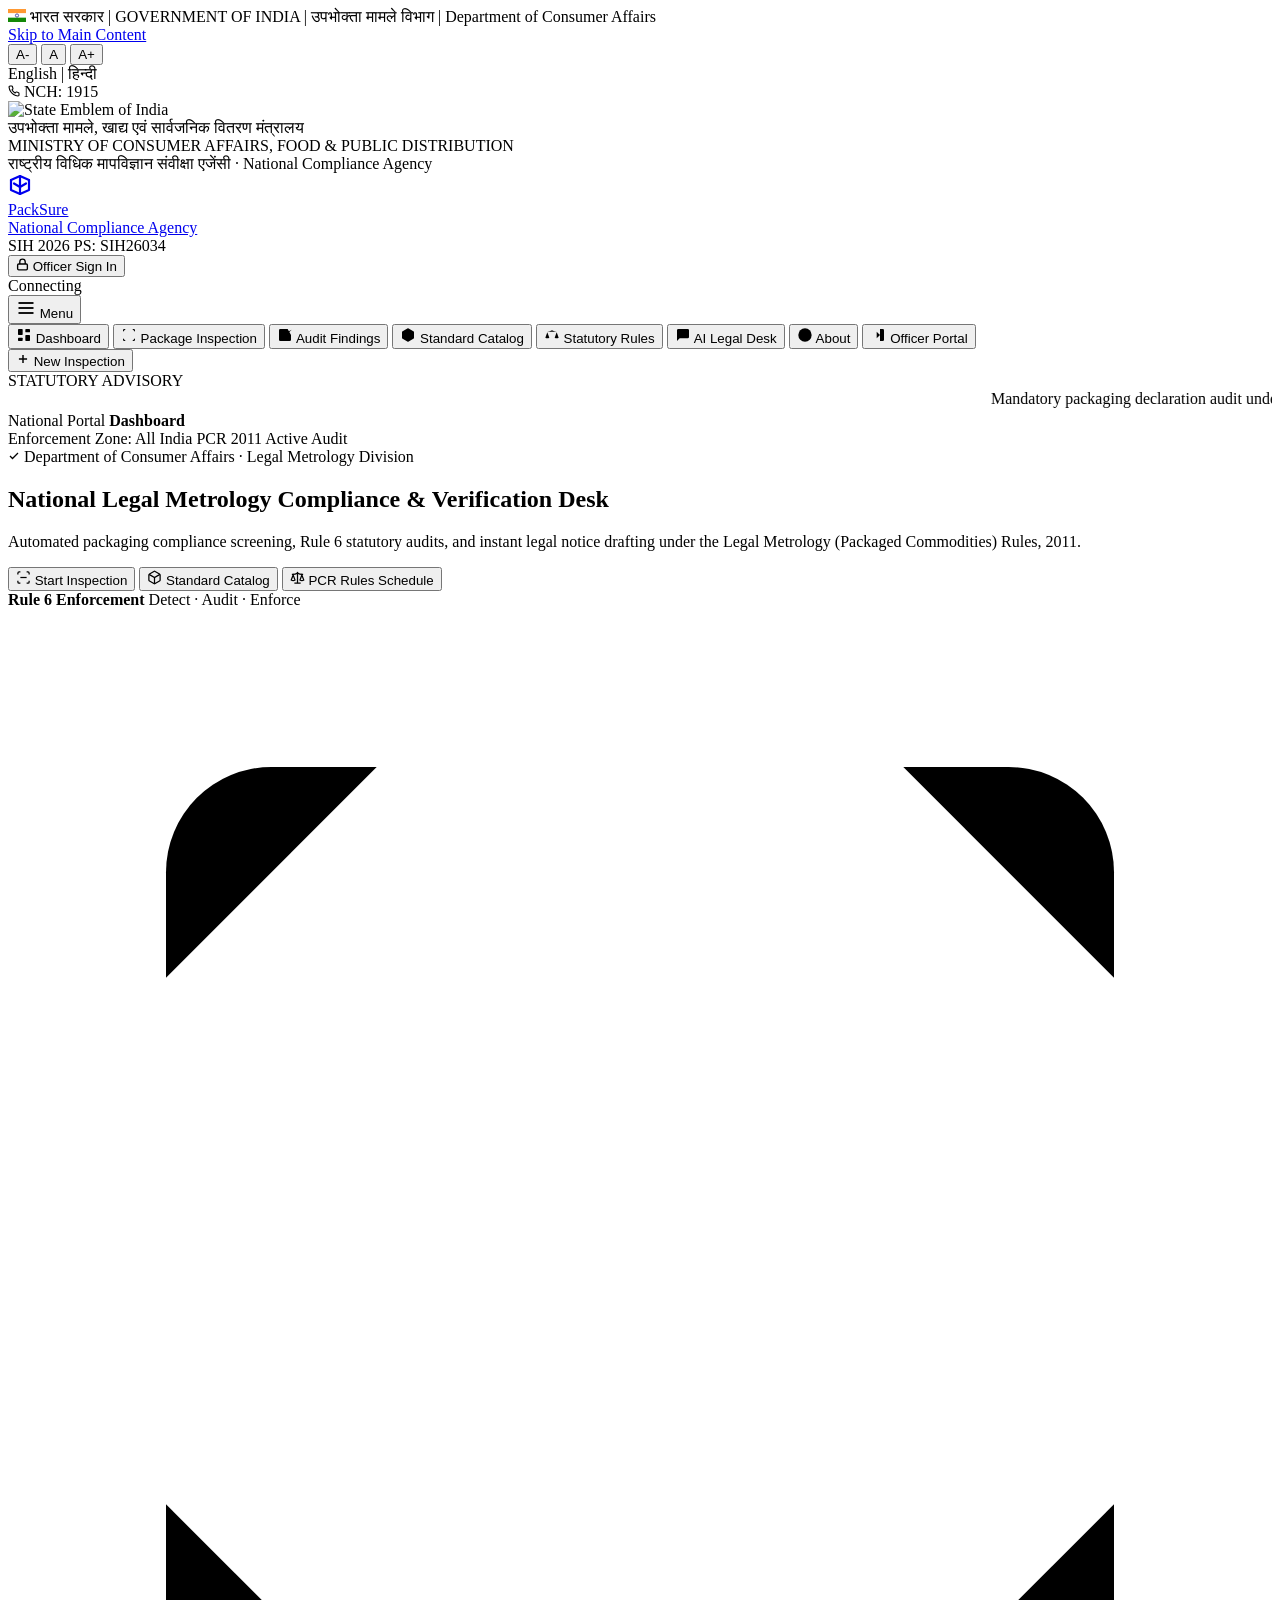
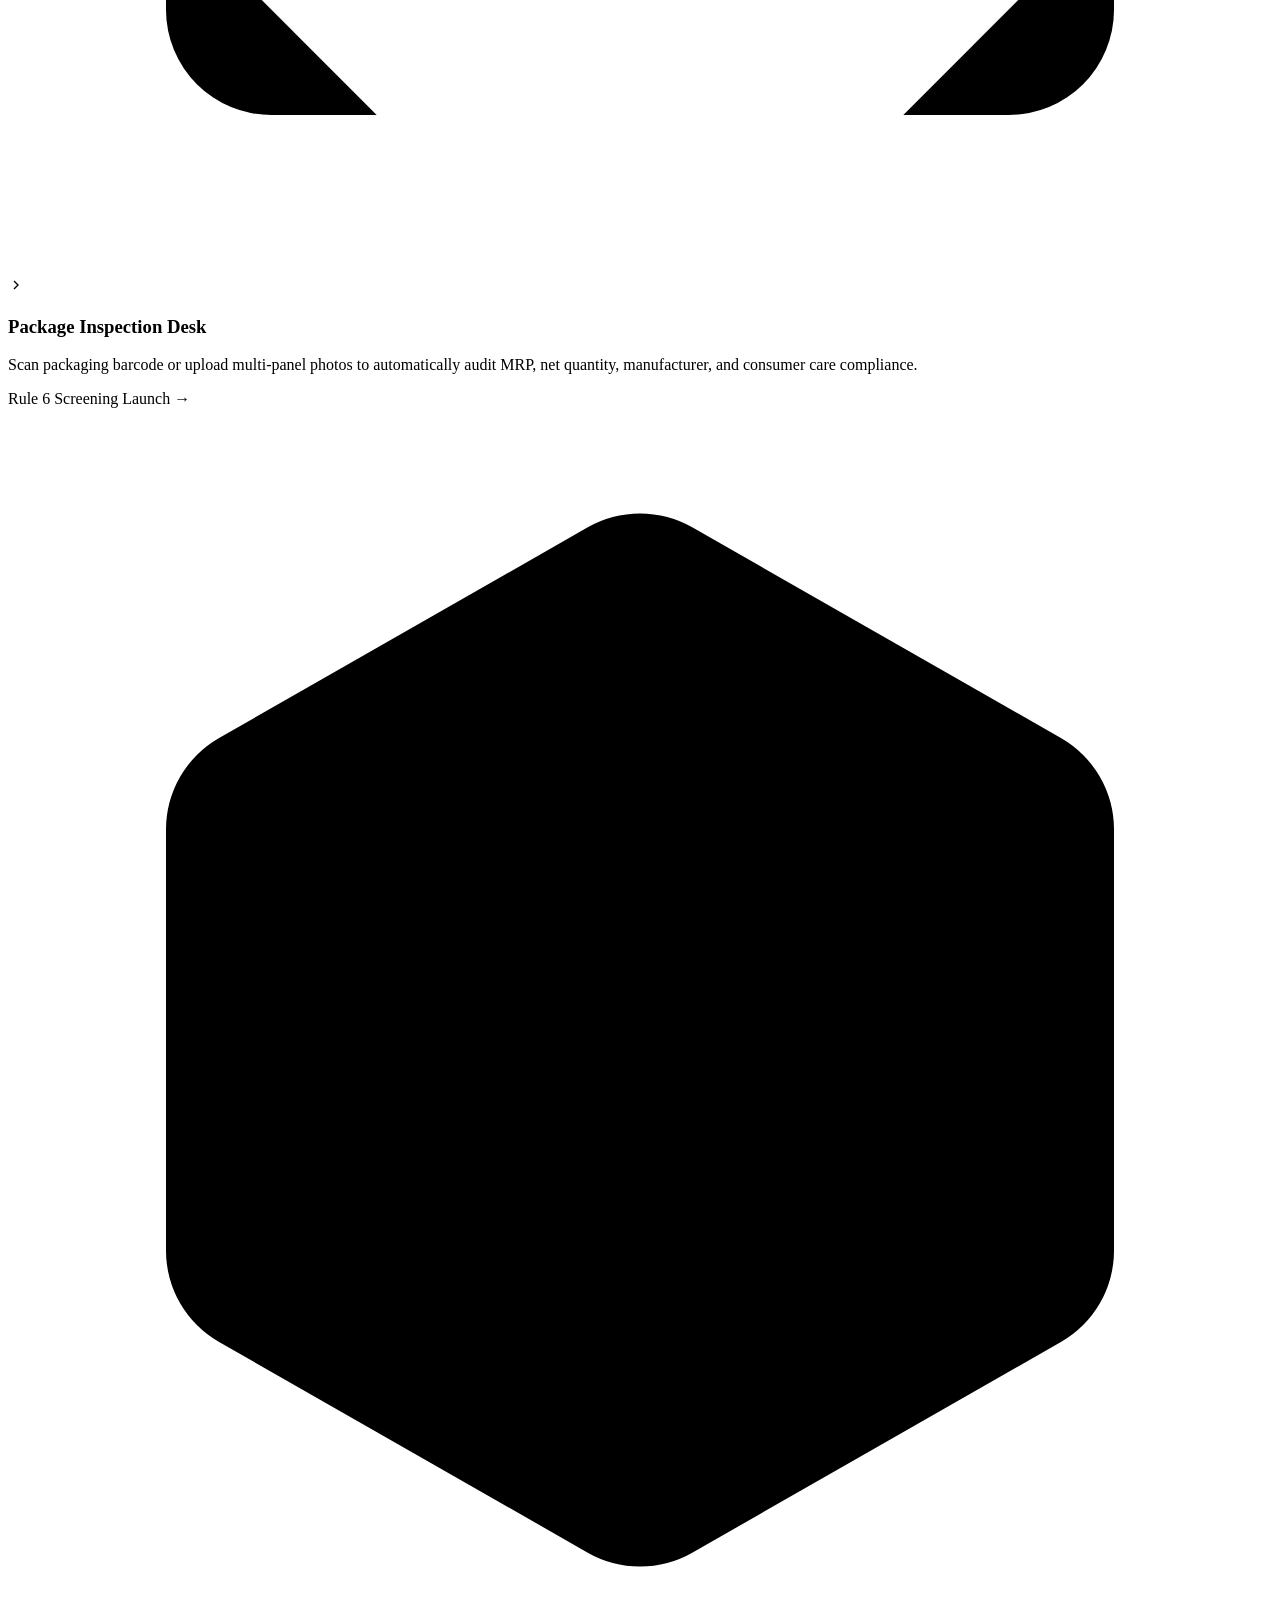
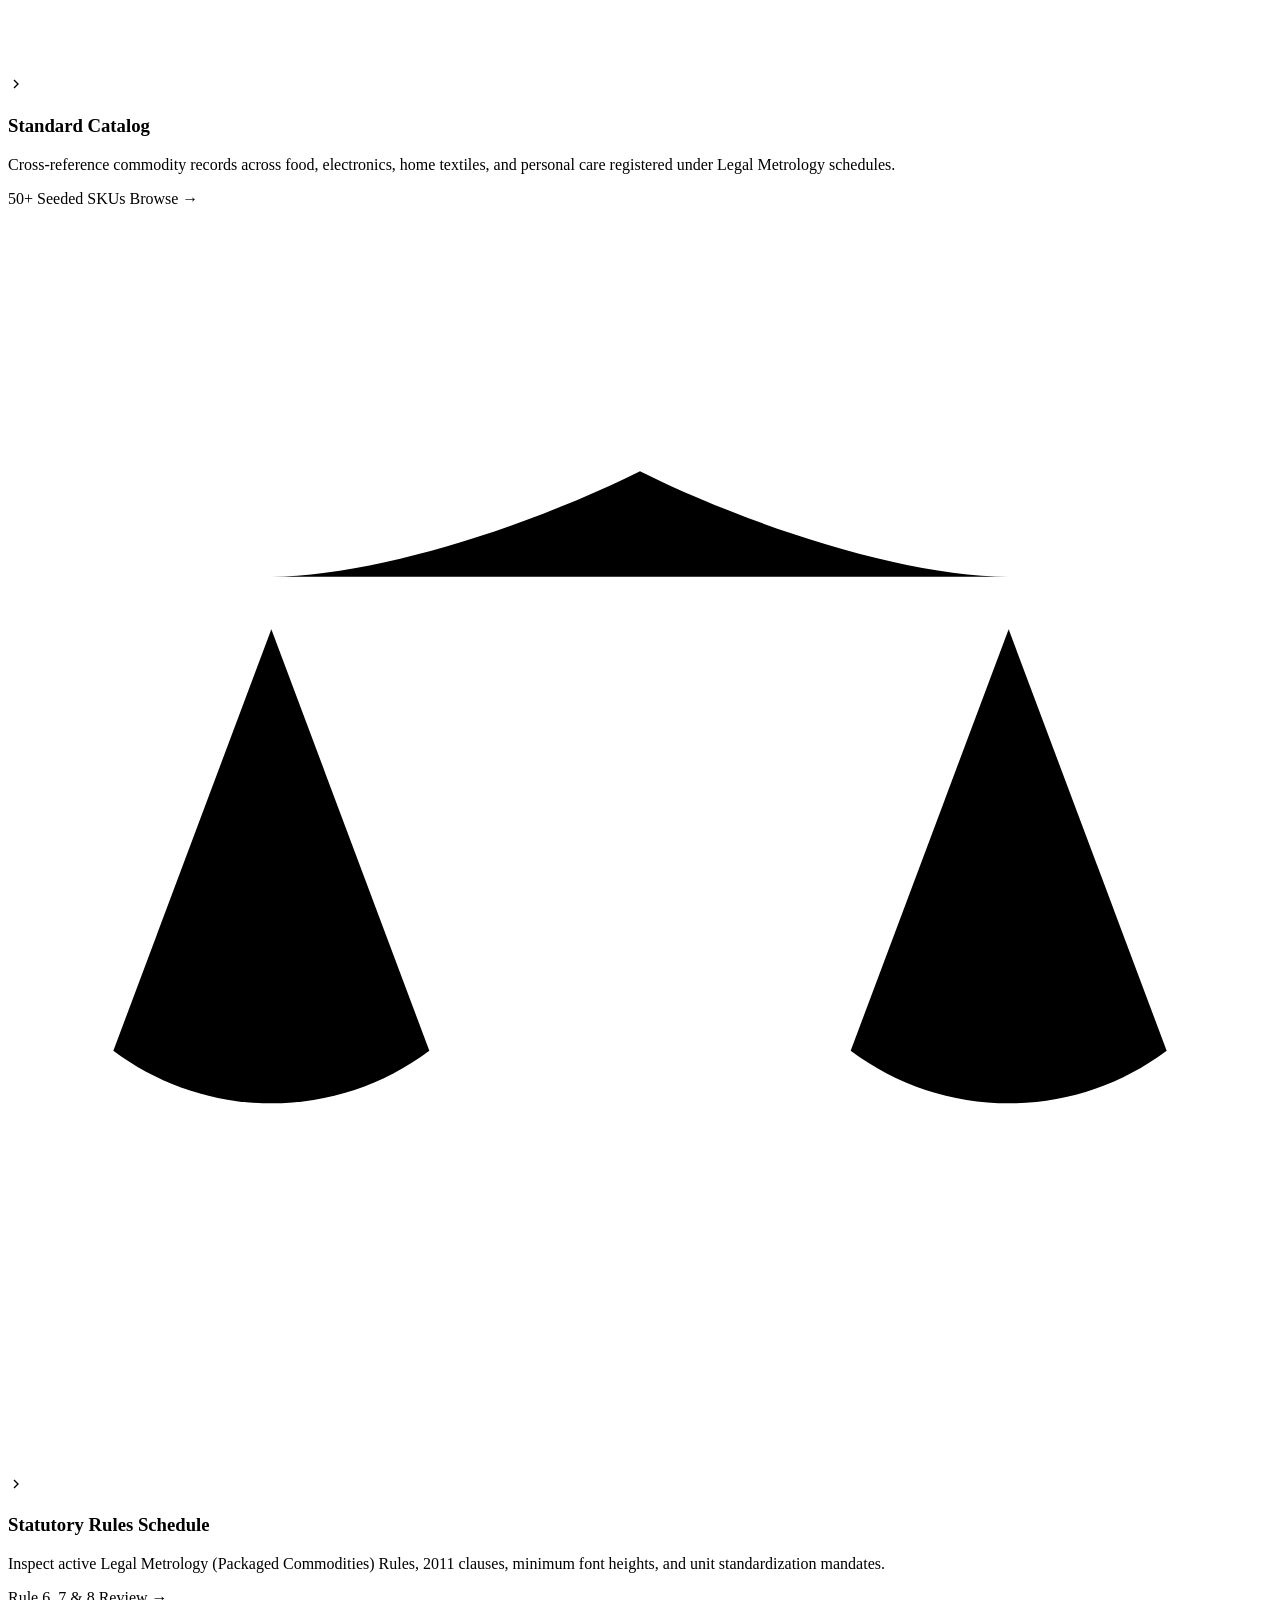
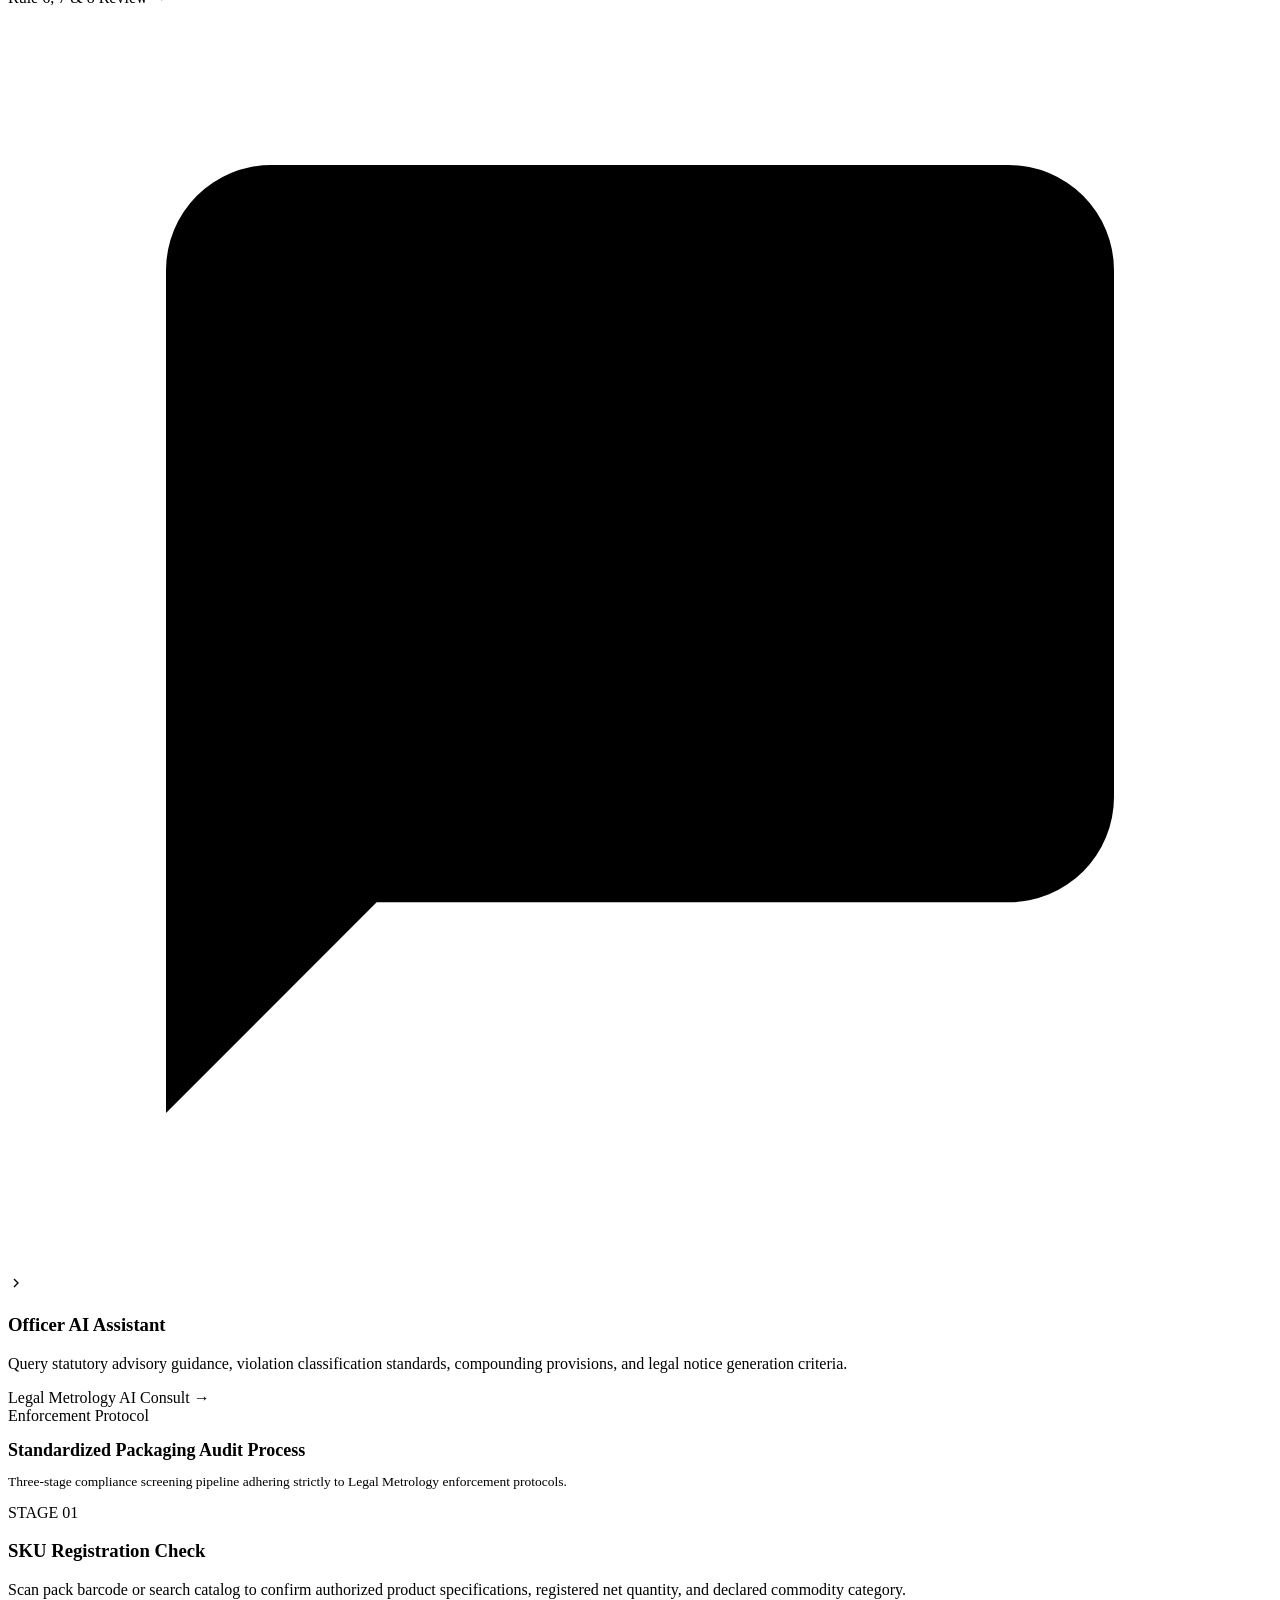
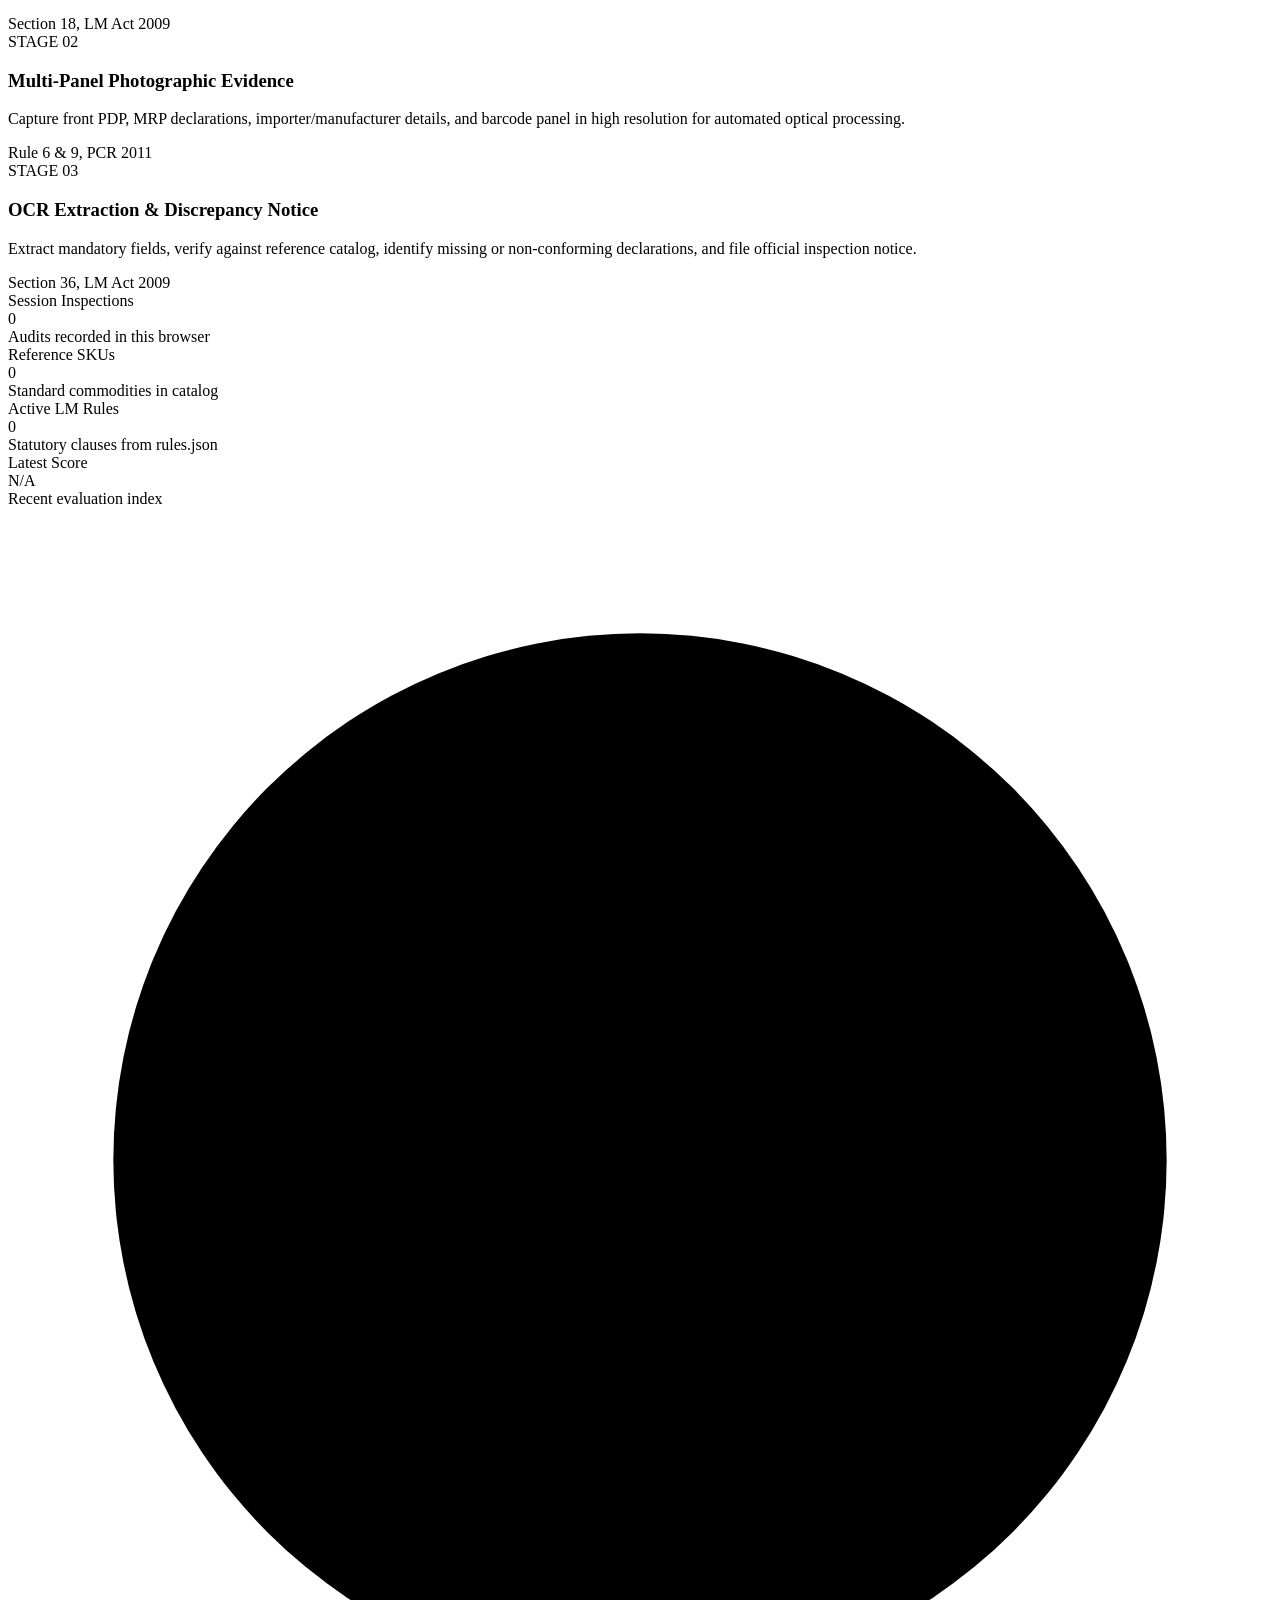
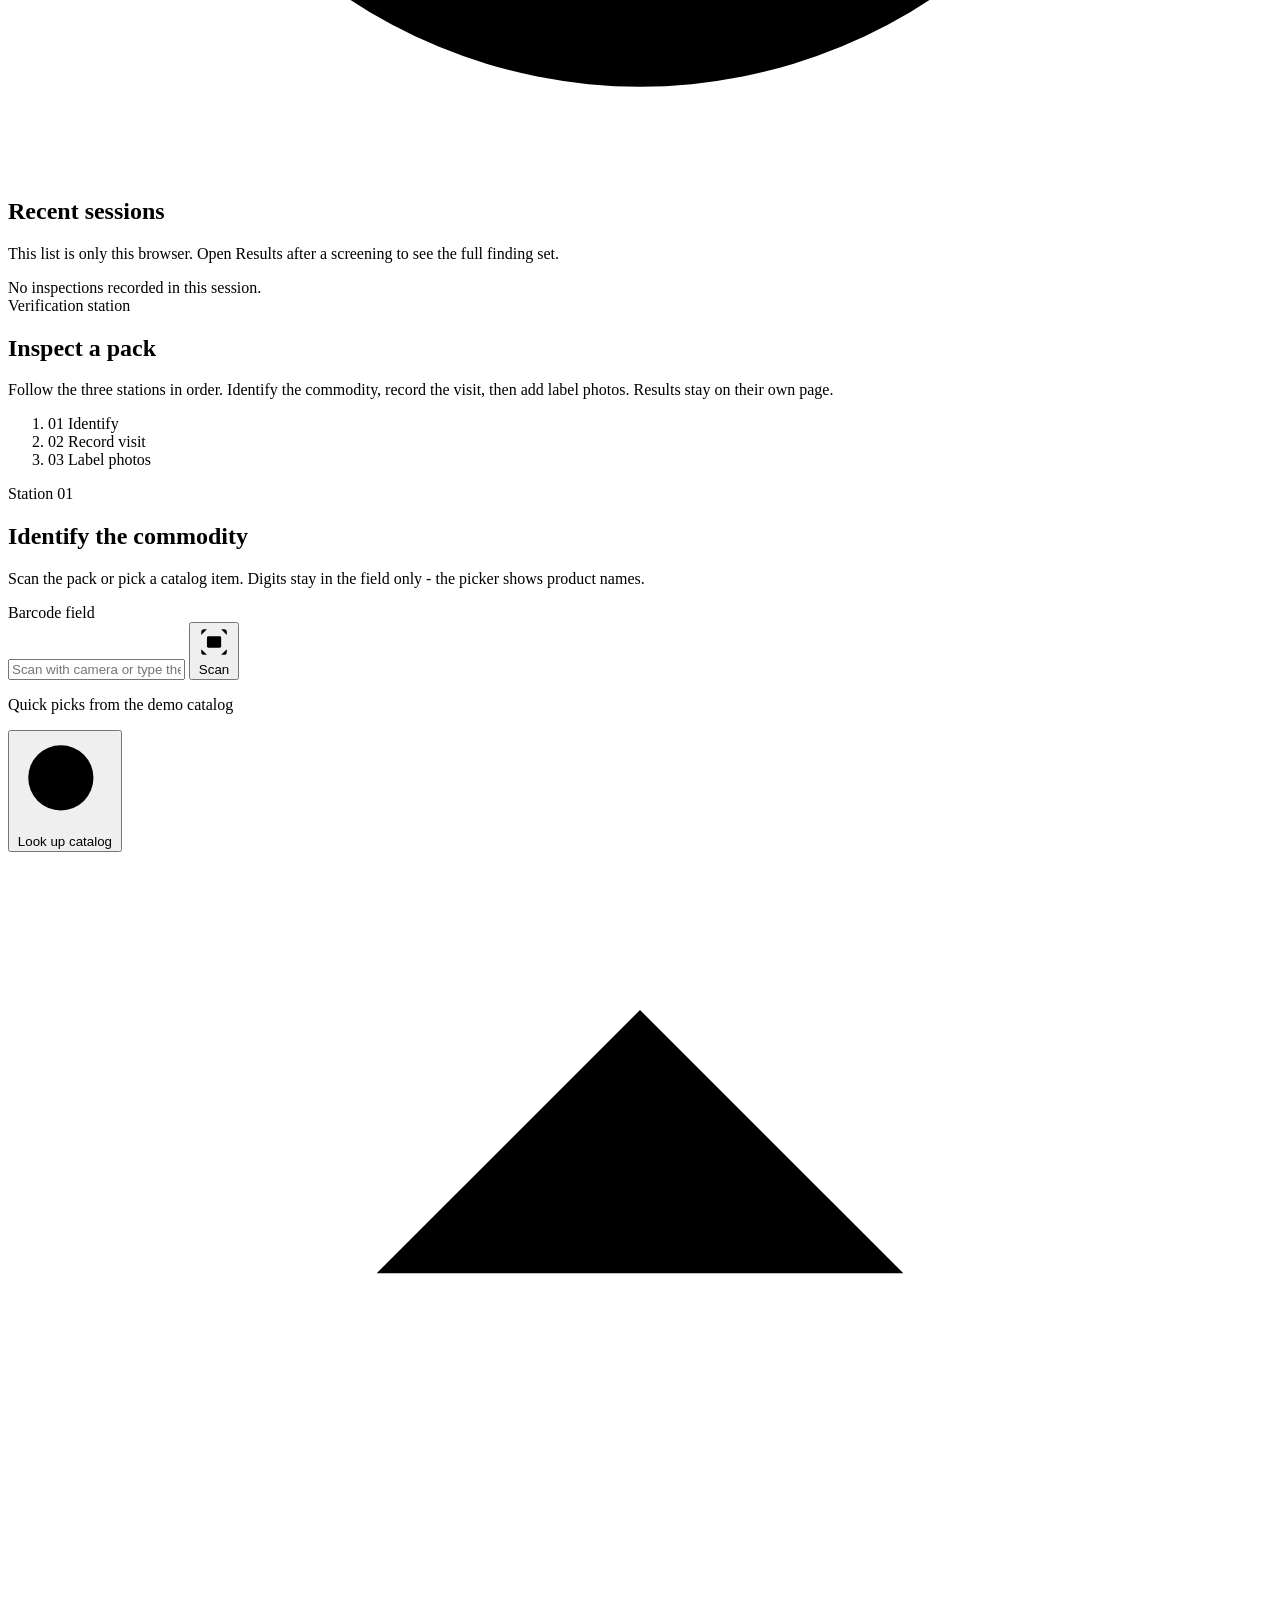
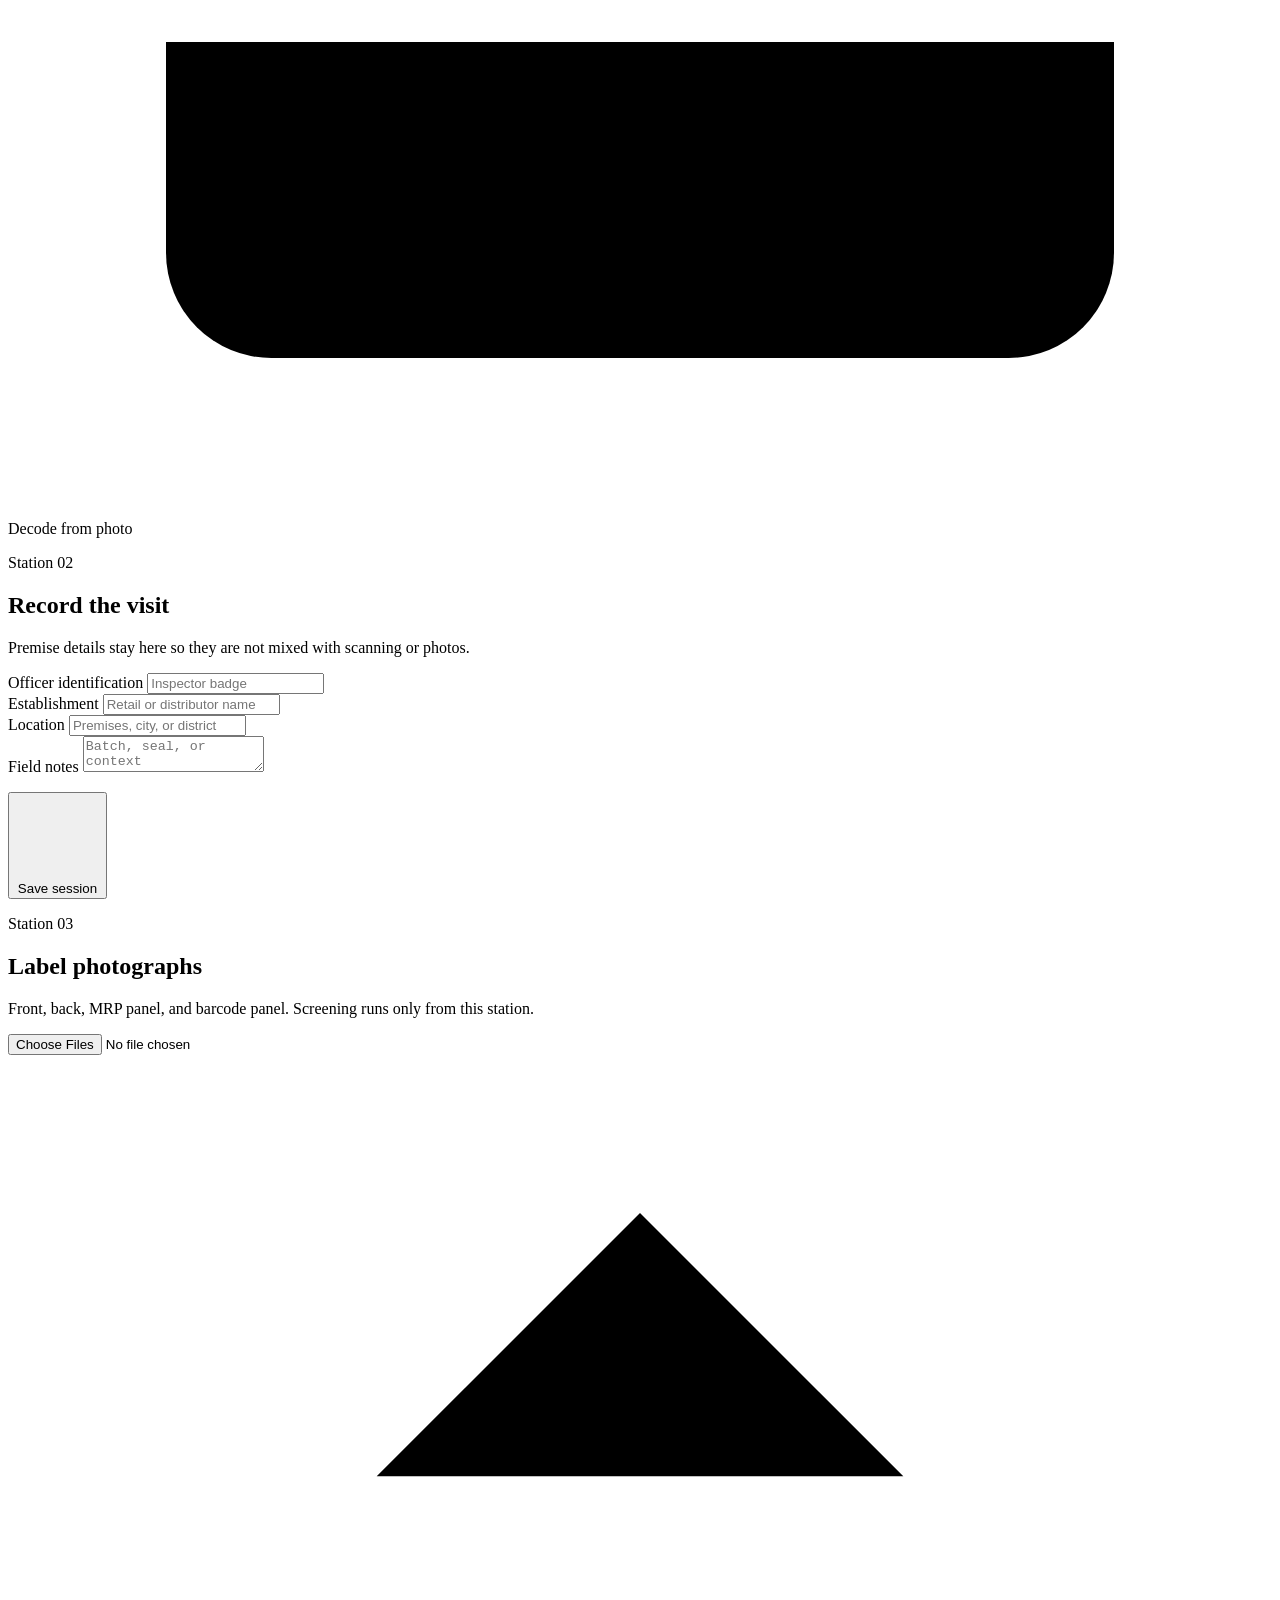
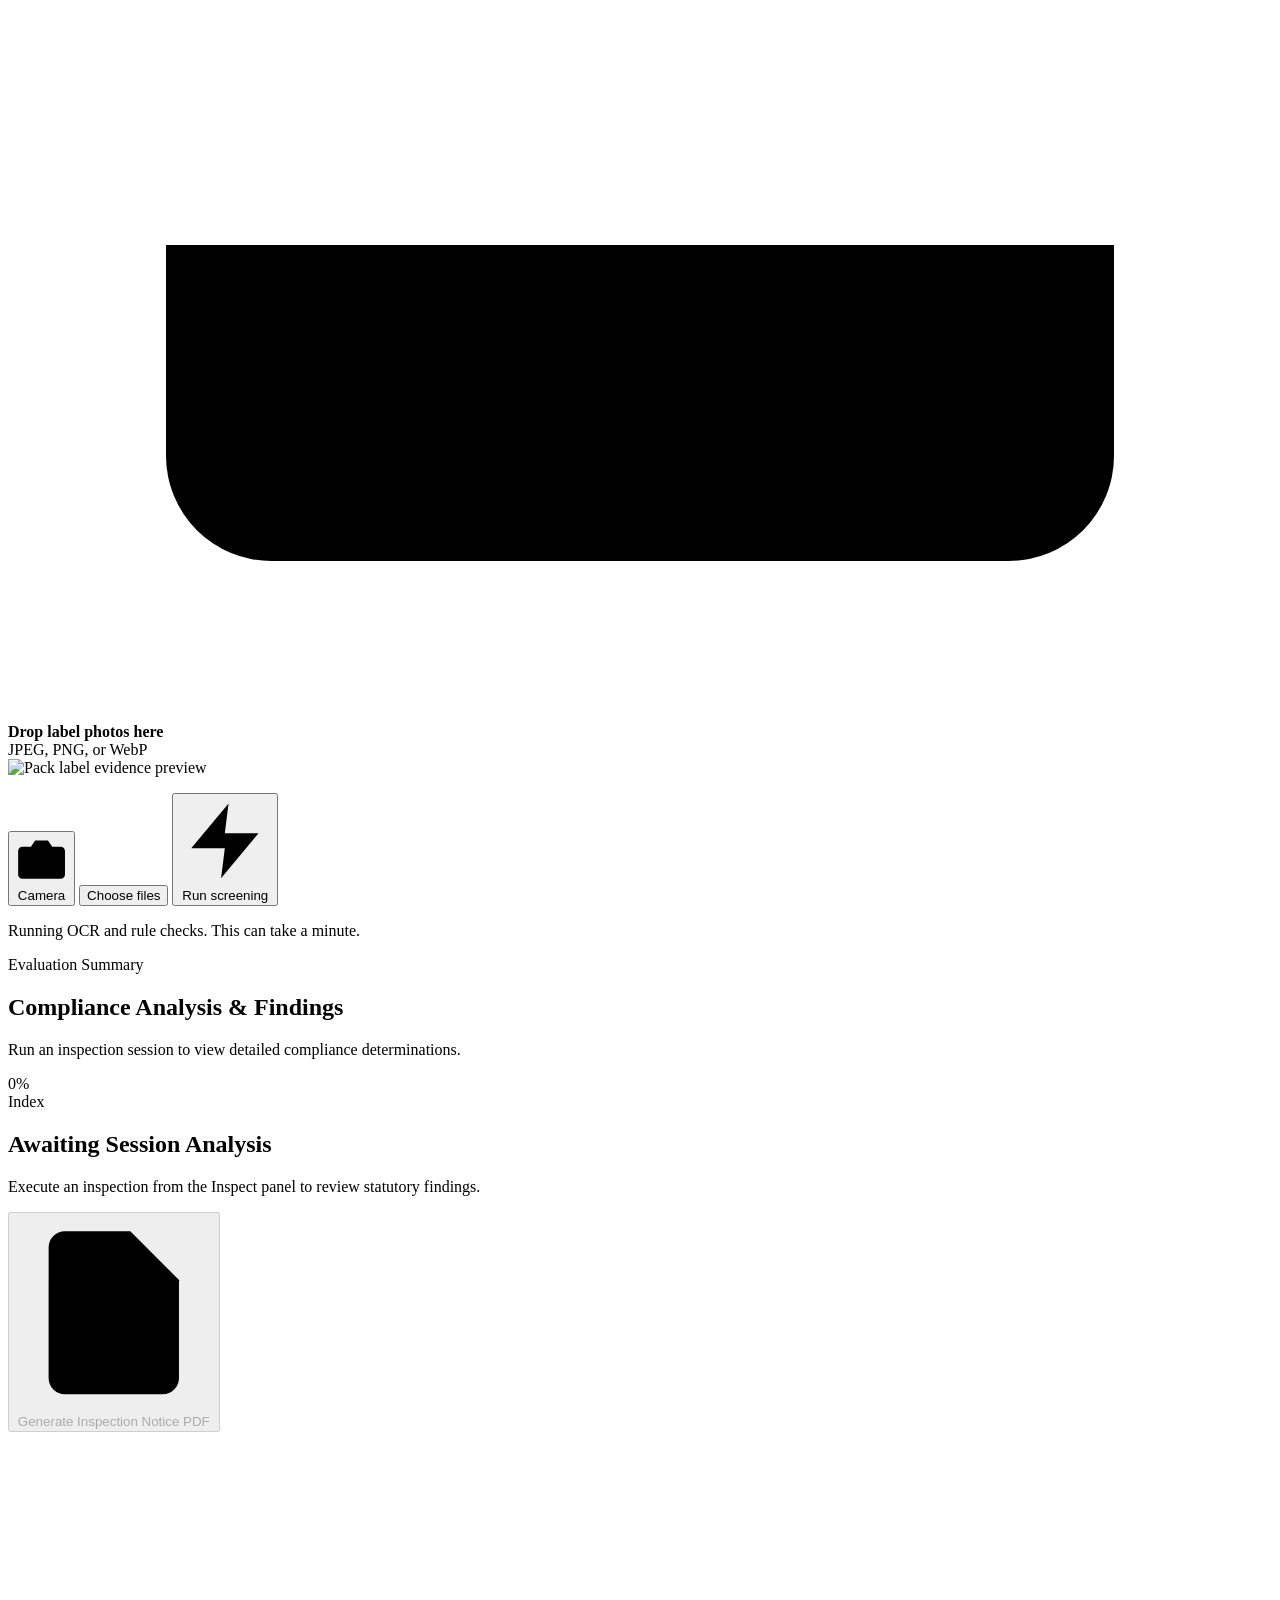
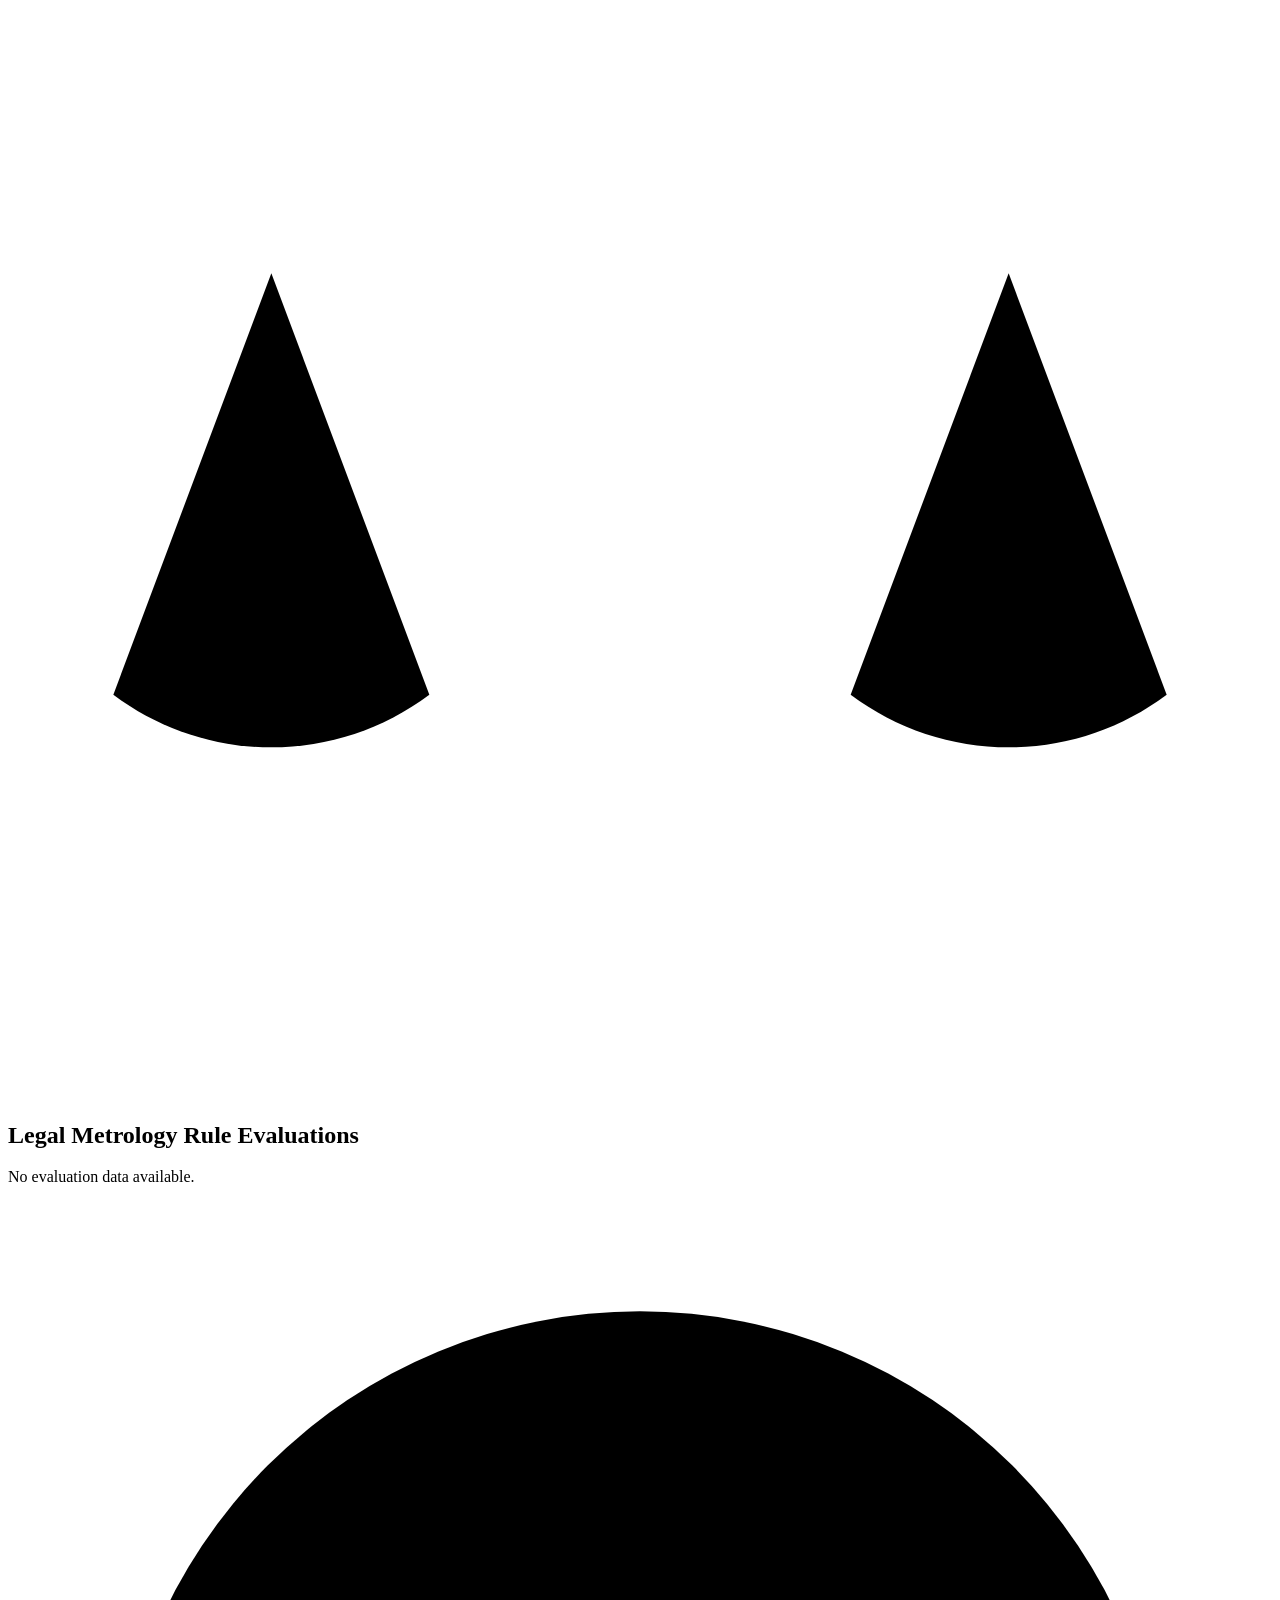
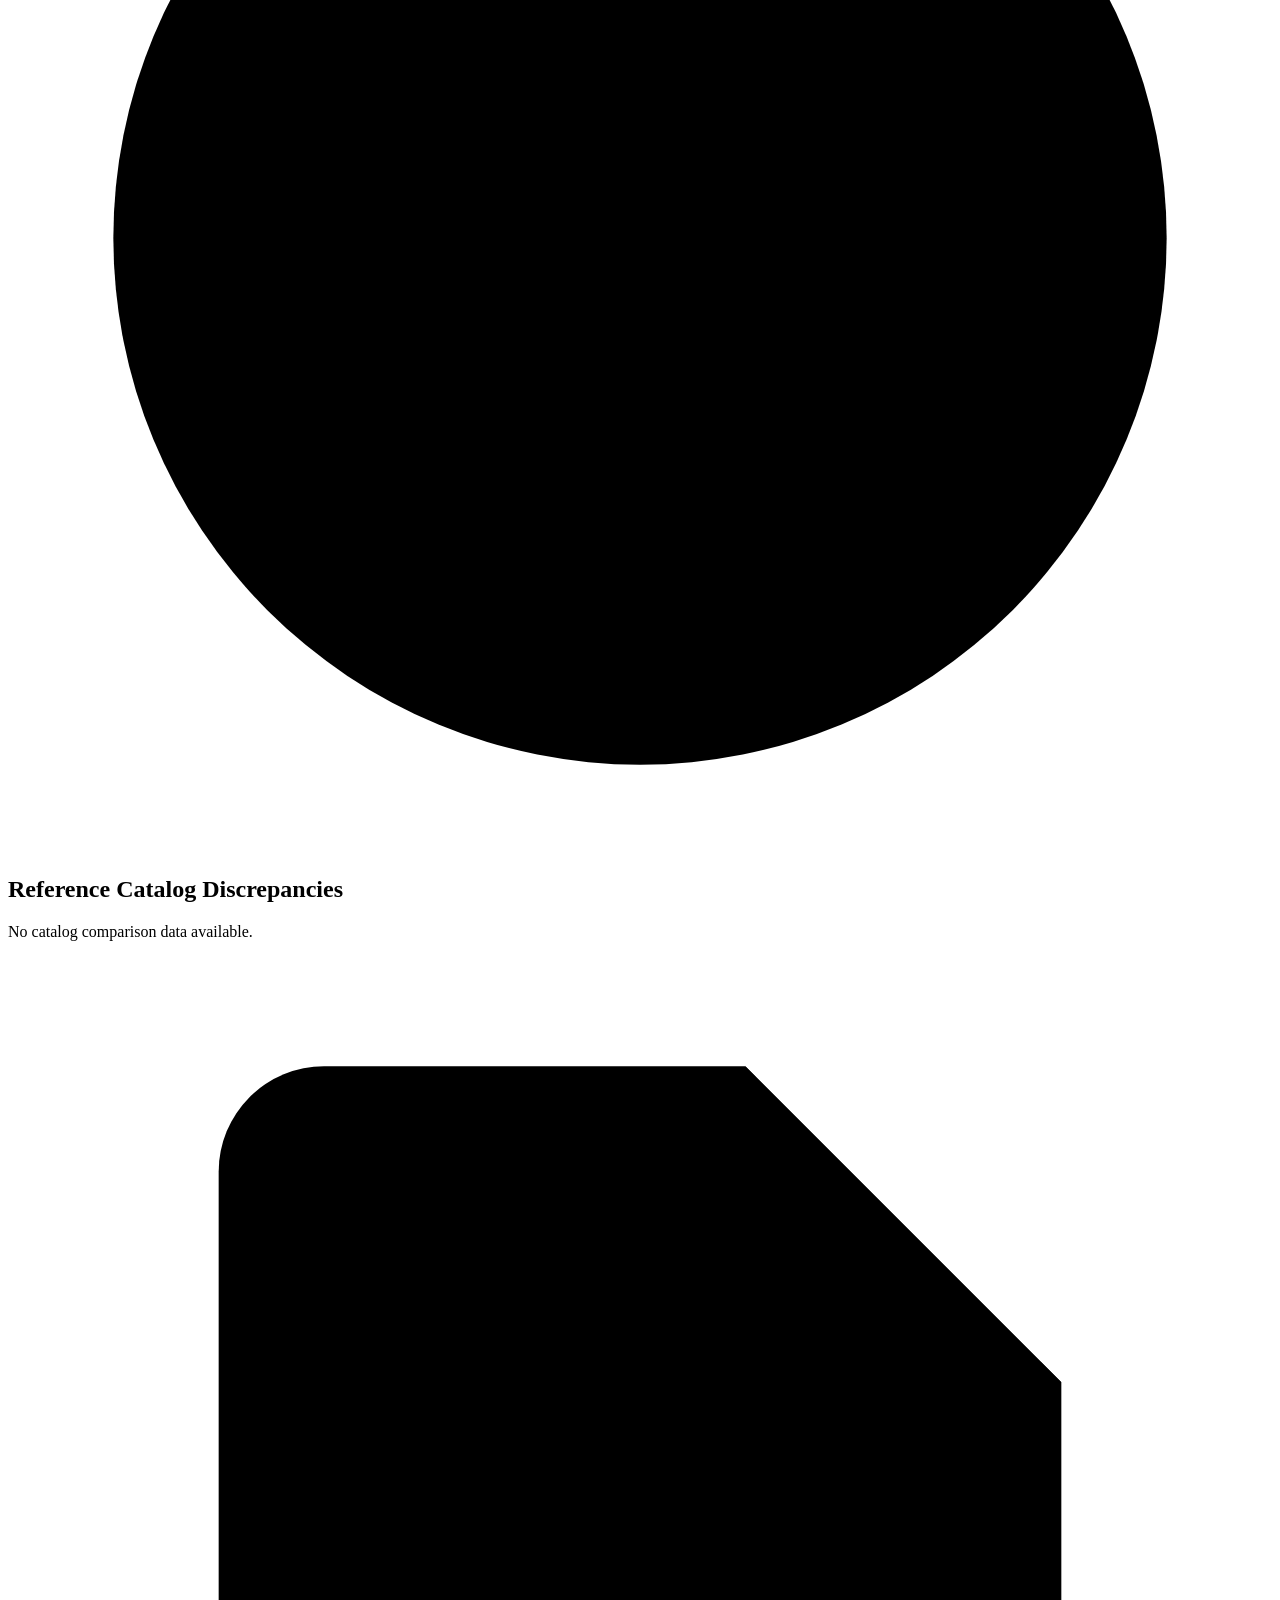
==== commit ac0aa029: "fix: resolve js syntax error, add orange top bar for national compliance agency, remove gradients an" ====
--- a/frontend/index.html
+++ b/frontend/index.html
@@ -18,7 +18,7 @@
   <link rel="preconnect" href="https://fonts.googleapis.com" />
   <link rel="preconnect" href="https://fonts.gstatic.com" crossorigin />
   <link href="https://fonts.googleapis.com/css2?family=Plus+Jakarta+Sans:wght@400;500;600;700;800&family=Source+Serif+4:opsz,wght@8..60,500;8..60,700&display=swap" rel="stylesheet" />
-  <link rel="stylesheet" href="/static/styles.css?v=12" />
+  <link rel="stylesheet" href="/static/styles.css?v=13" />
 </head>
 <body>
   <!-- Sovereign State Emblem Watermark -->
@@ -64,7 +64,7 @@
           <div class="gov-masthead-titles">
             <div class="gov-dept-hindi">उपभोक्ता मामले, खाद्य एवं सार्वजनिक वितरण मंत्रालय</div>
             <div class="gov-dept-eng">MINISTRY OF CONSUMER AFFAIRS, FOOD &amp; PUBLIC DISTRIBUTION</div>
-            <div class="gov-div-title">विधि मापविज्ञान प्रभाग &middot; Legal Metrology Division</div>
+            <div class="gov-div-title">राष्ट्रीय विधिक मापविज्ञान संवीक्षा एजेंसी &middot; National Compliance Agency</div>
           </div>
         </div>
 
@@ -80,7 +80,7 @@
             </div>
             <div>
               <div class="brand-title">PackSure</div>
-              <span class="brand-subtitle">SIH 2026 National Screening Desk</span>
+              <span class="brand-subtitle">National Compliance Agency</span>
             </div>
           </a>
         </div>
@@ -394,7 +394,7 @@
               <div>
                 <p class="station-kicker">Station 01</p>
                 <h2>Identify the commodity</h2>
-                <p class="muted">Scan the pack or pick a catalog item. Digits stay in the field only — the picker shows product names.</p>
+                <p class="muted">Scan the pack or pick a catalog item. Digits stay in the field only - the picker shows product names.</p>
               </div>
               <div class="barcode-art" aria-hidden="true"></div>
             </div>
@@ -1236,6 +1236,6 @@
   </div>
 
   <div class="toast" id="toast"></div>
-  <script src="/static/app.js?v=12"></script>
+  <script src="/static/app.js?v=13"></script>
 </body>
 </html>
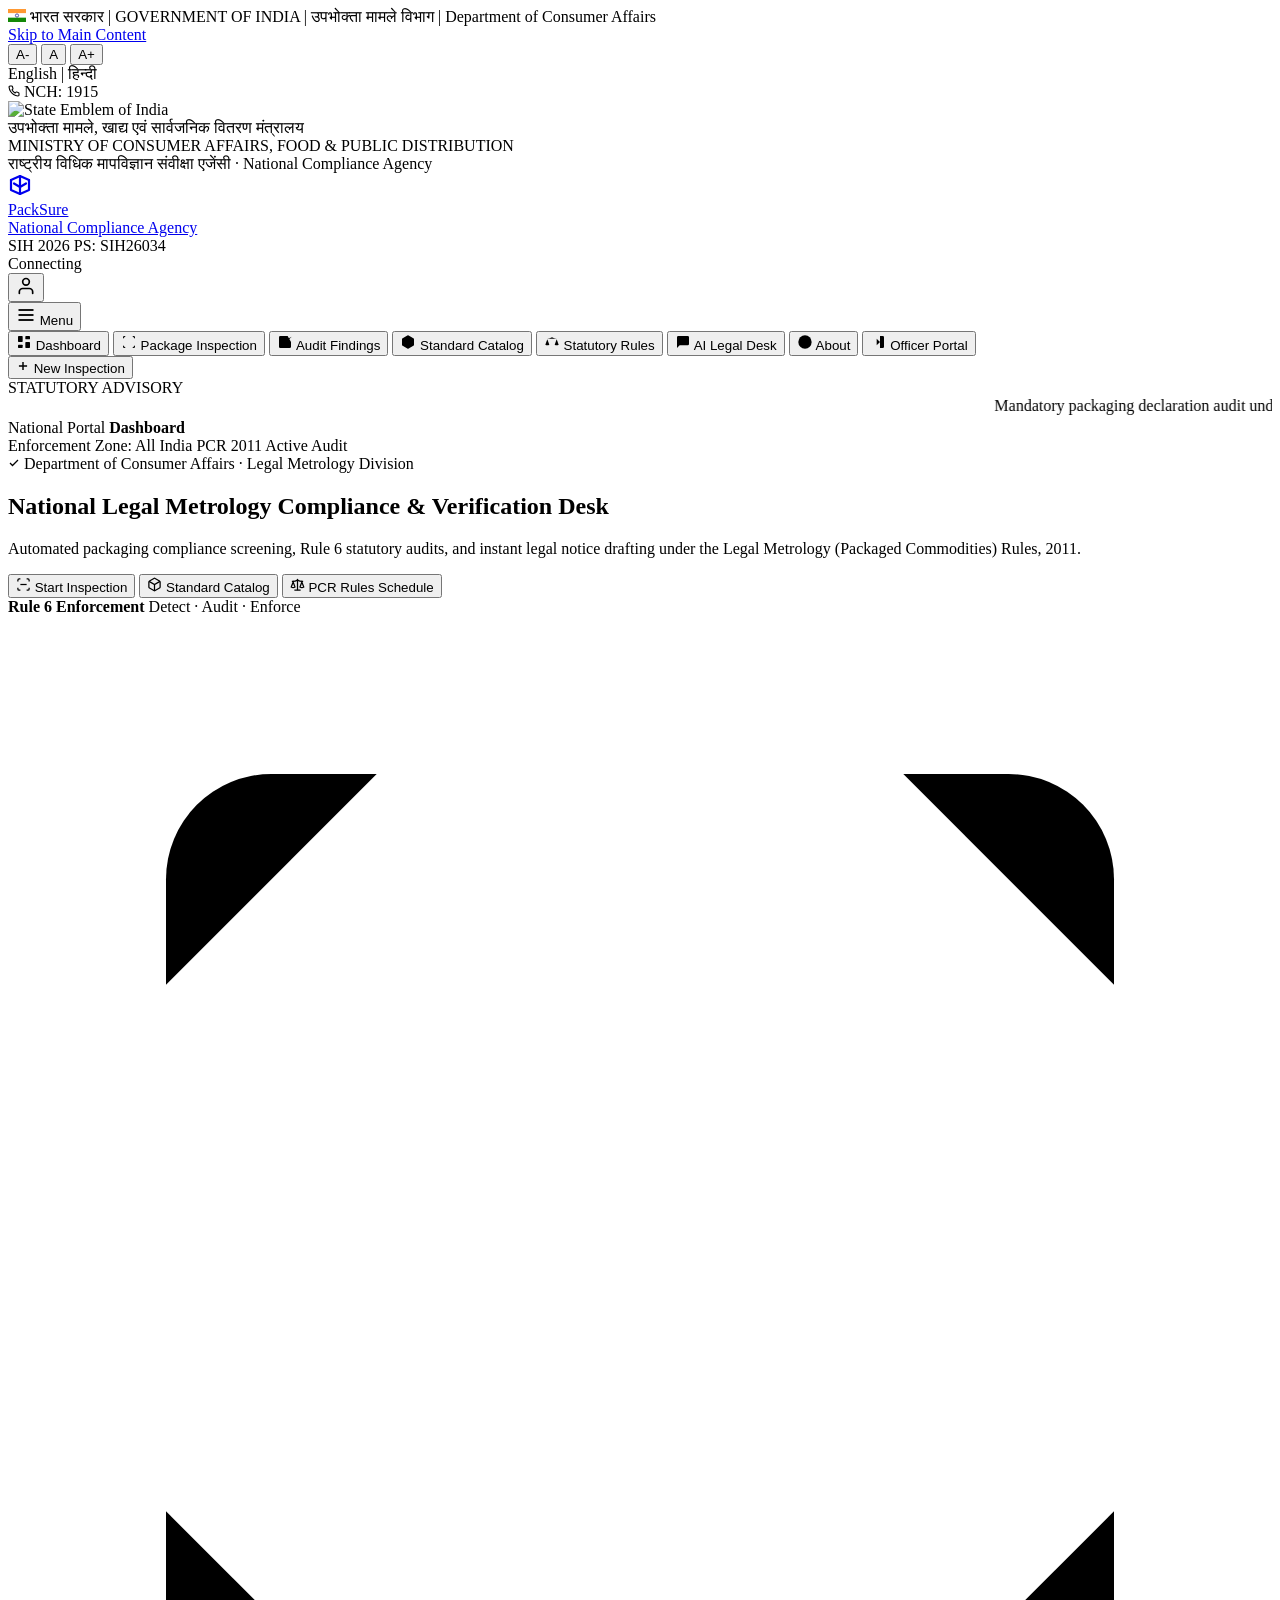
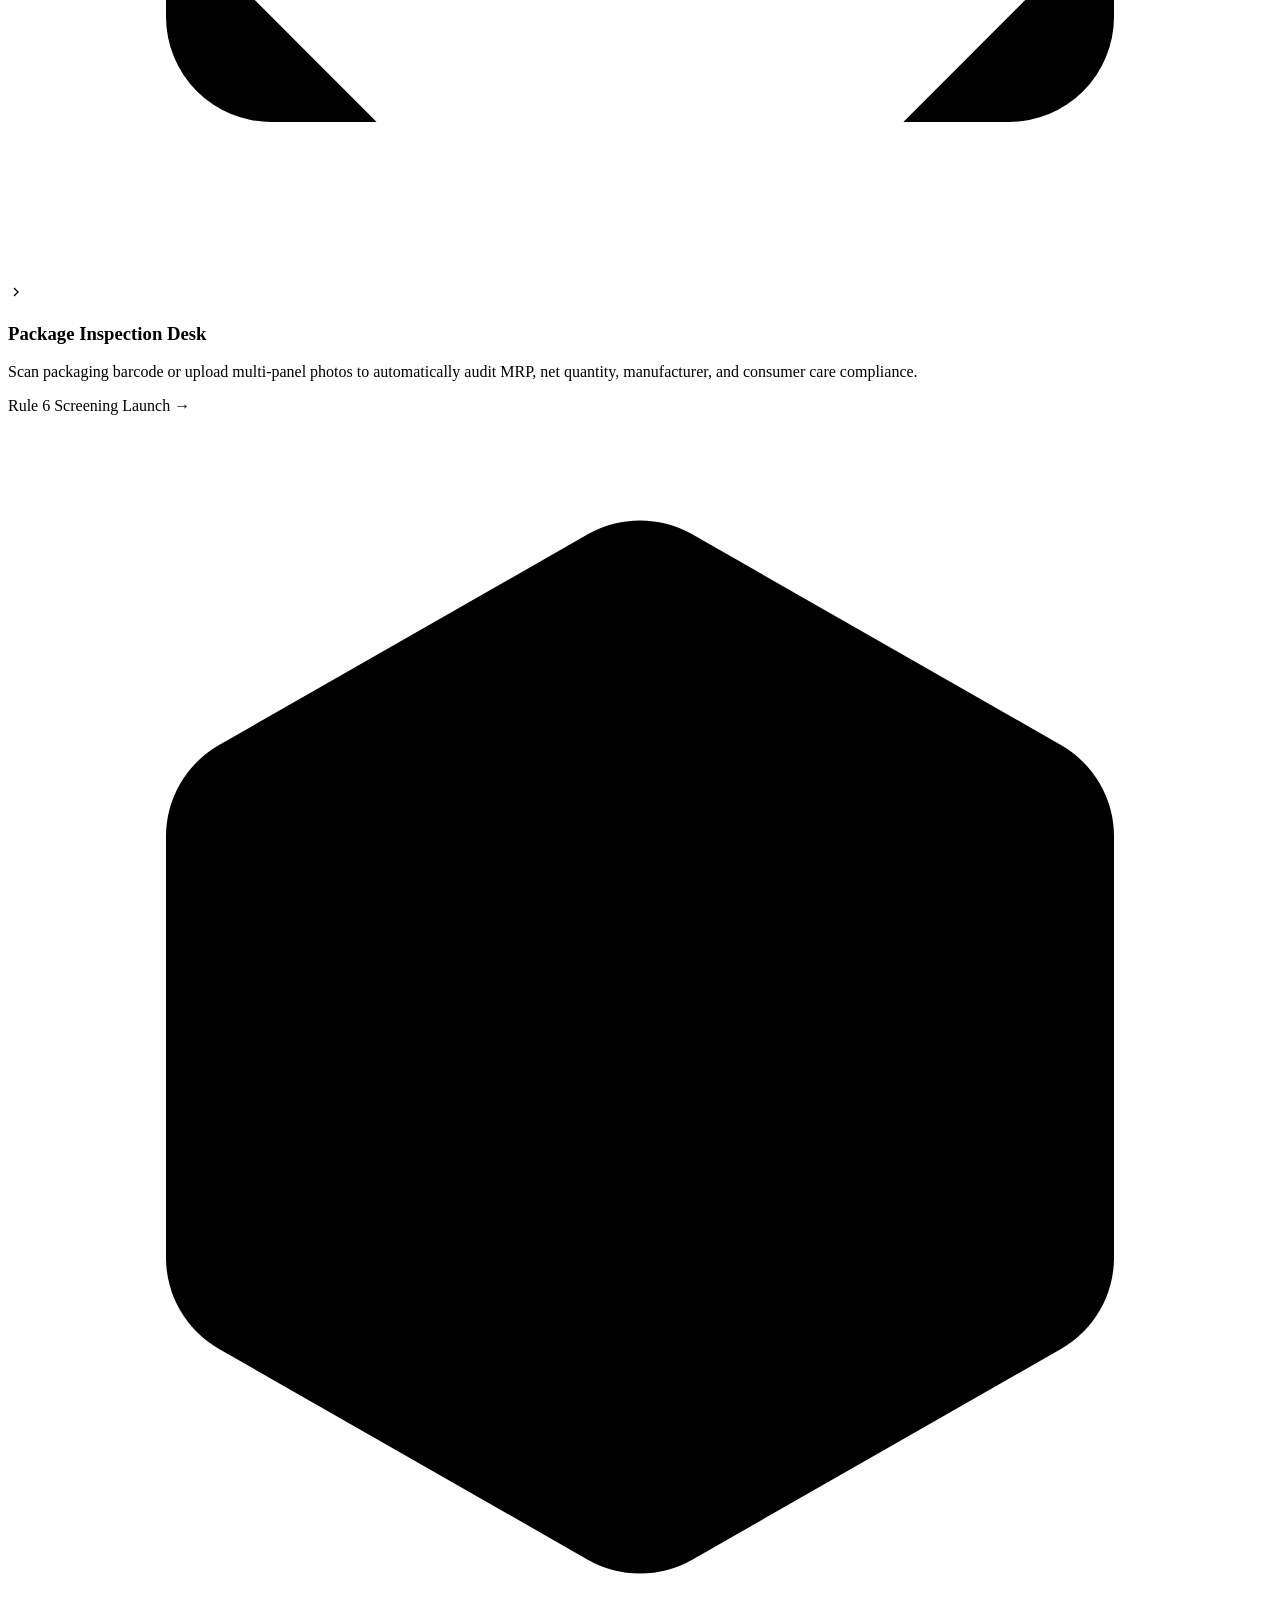
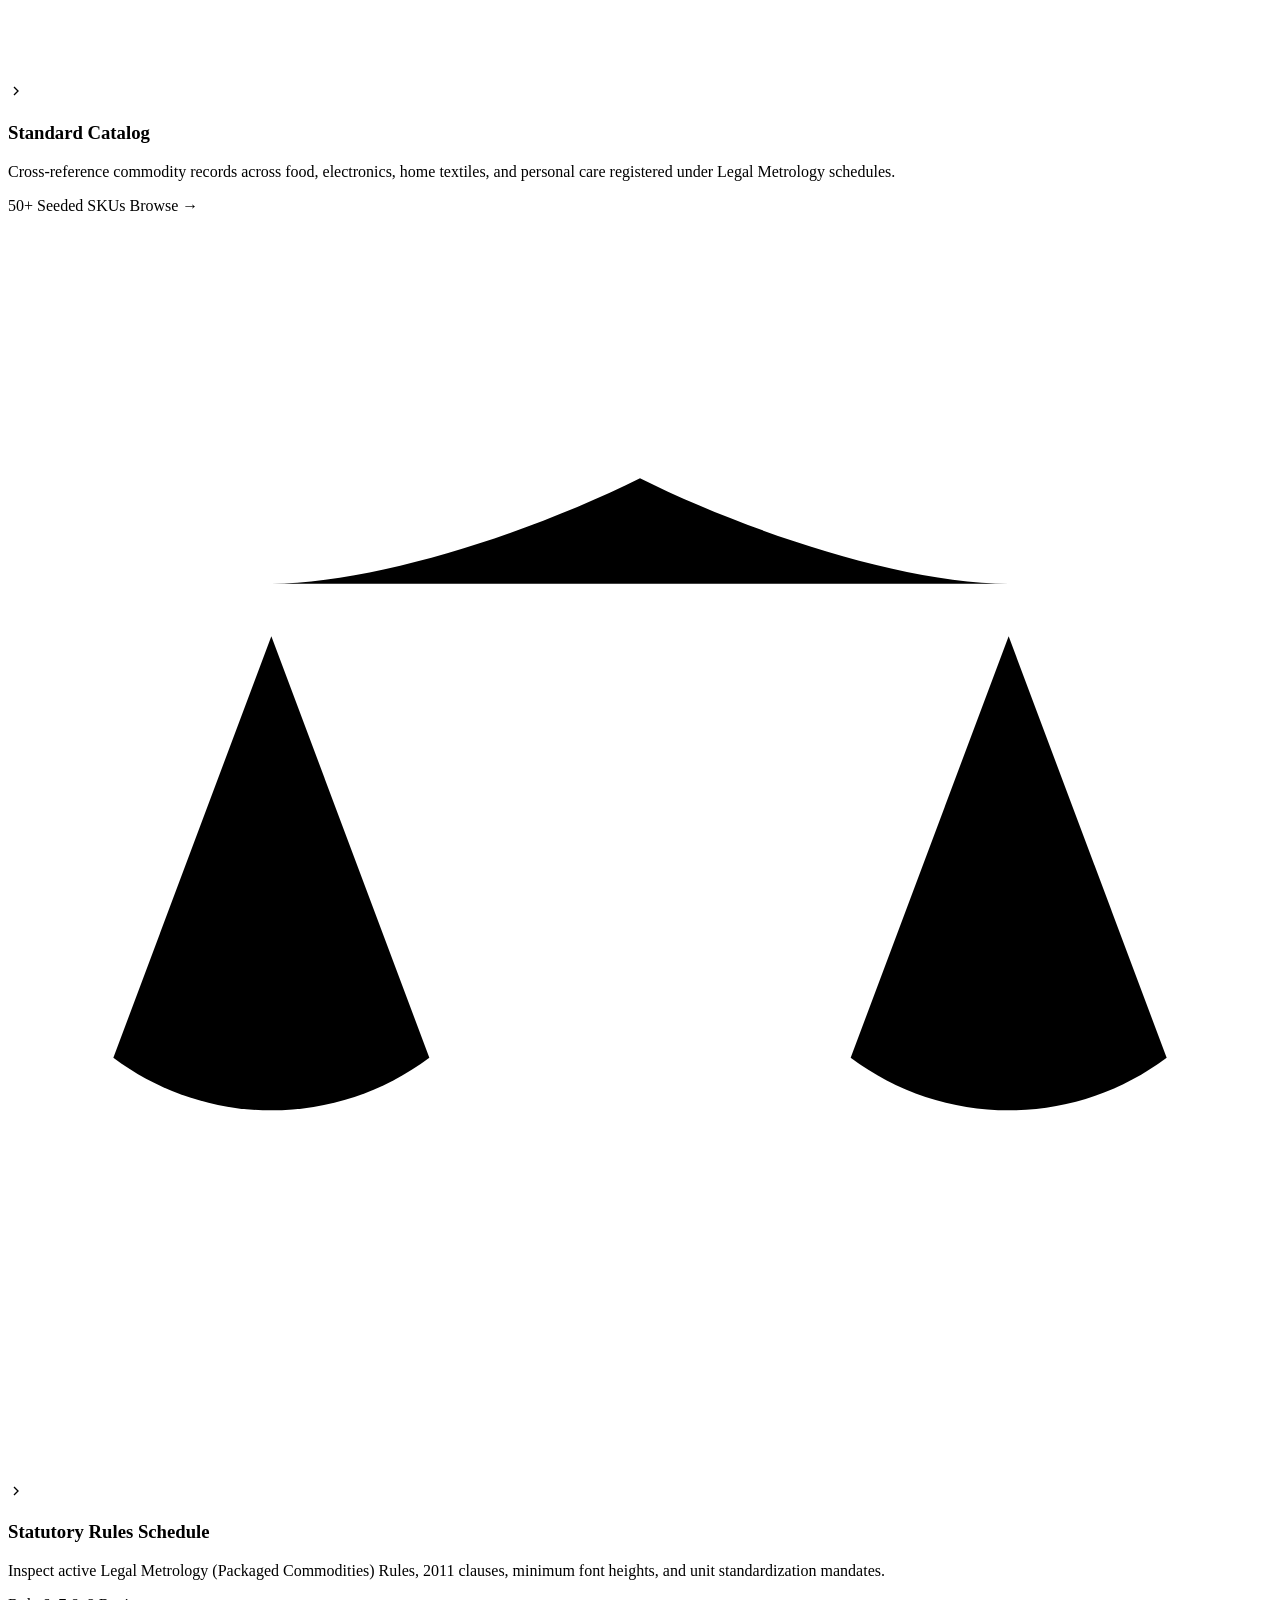
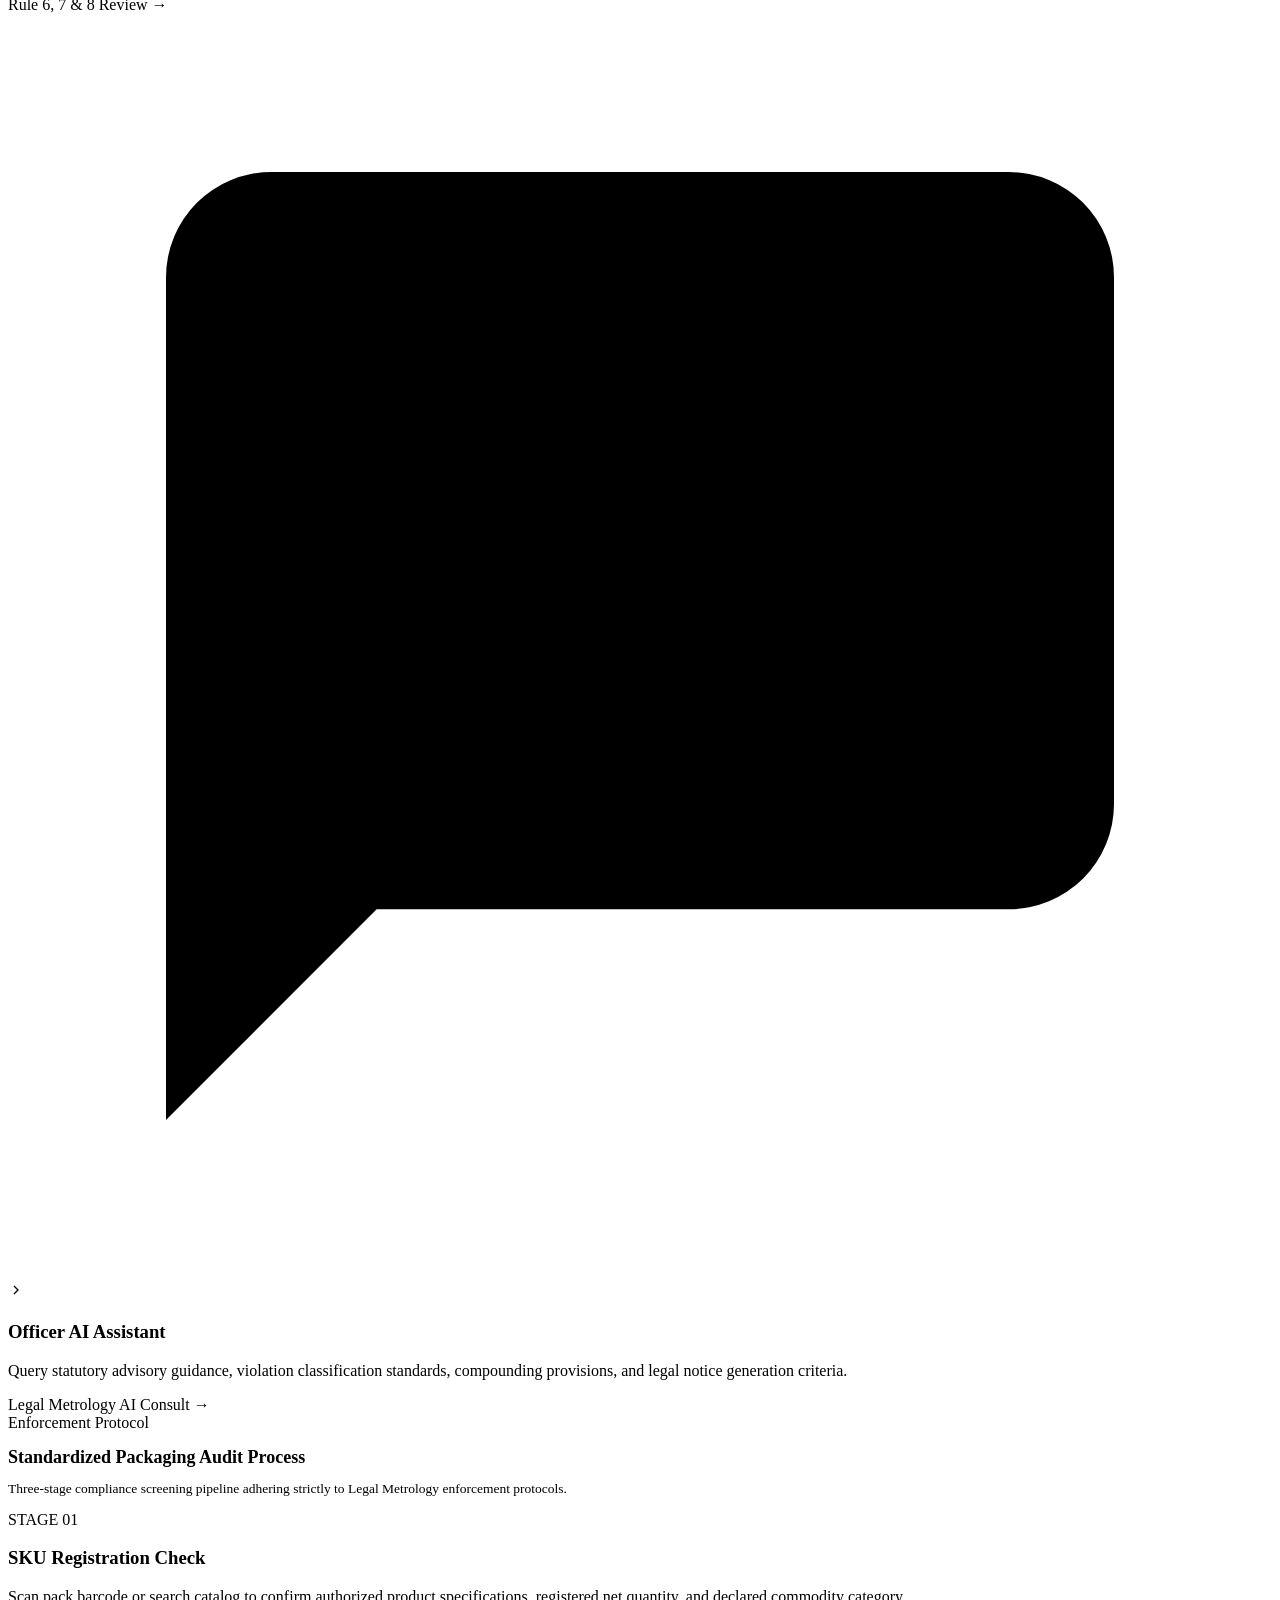
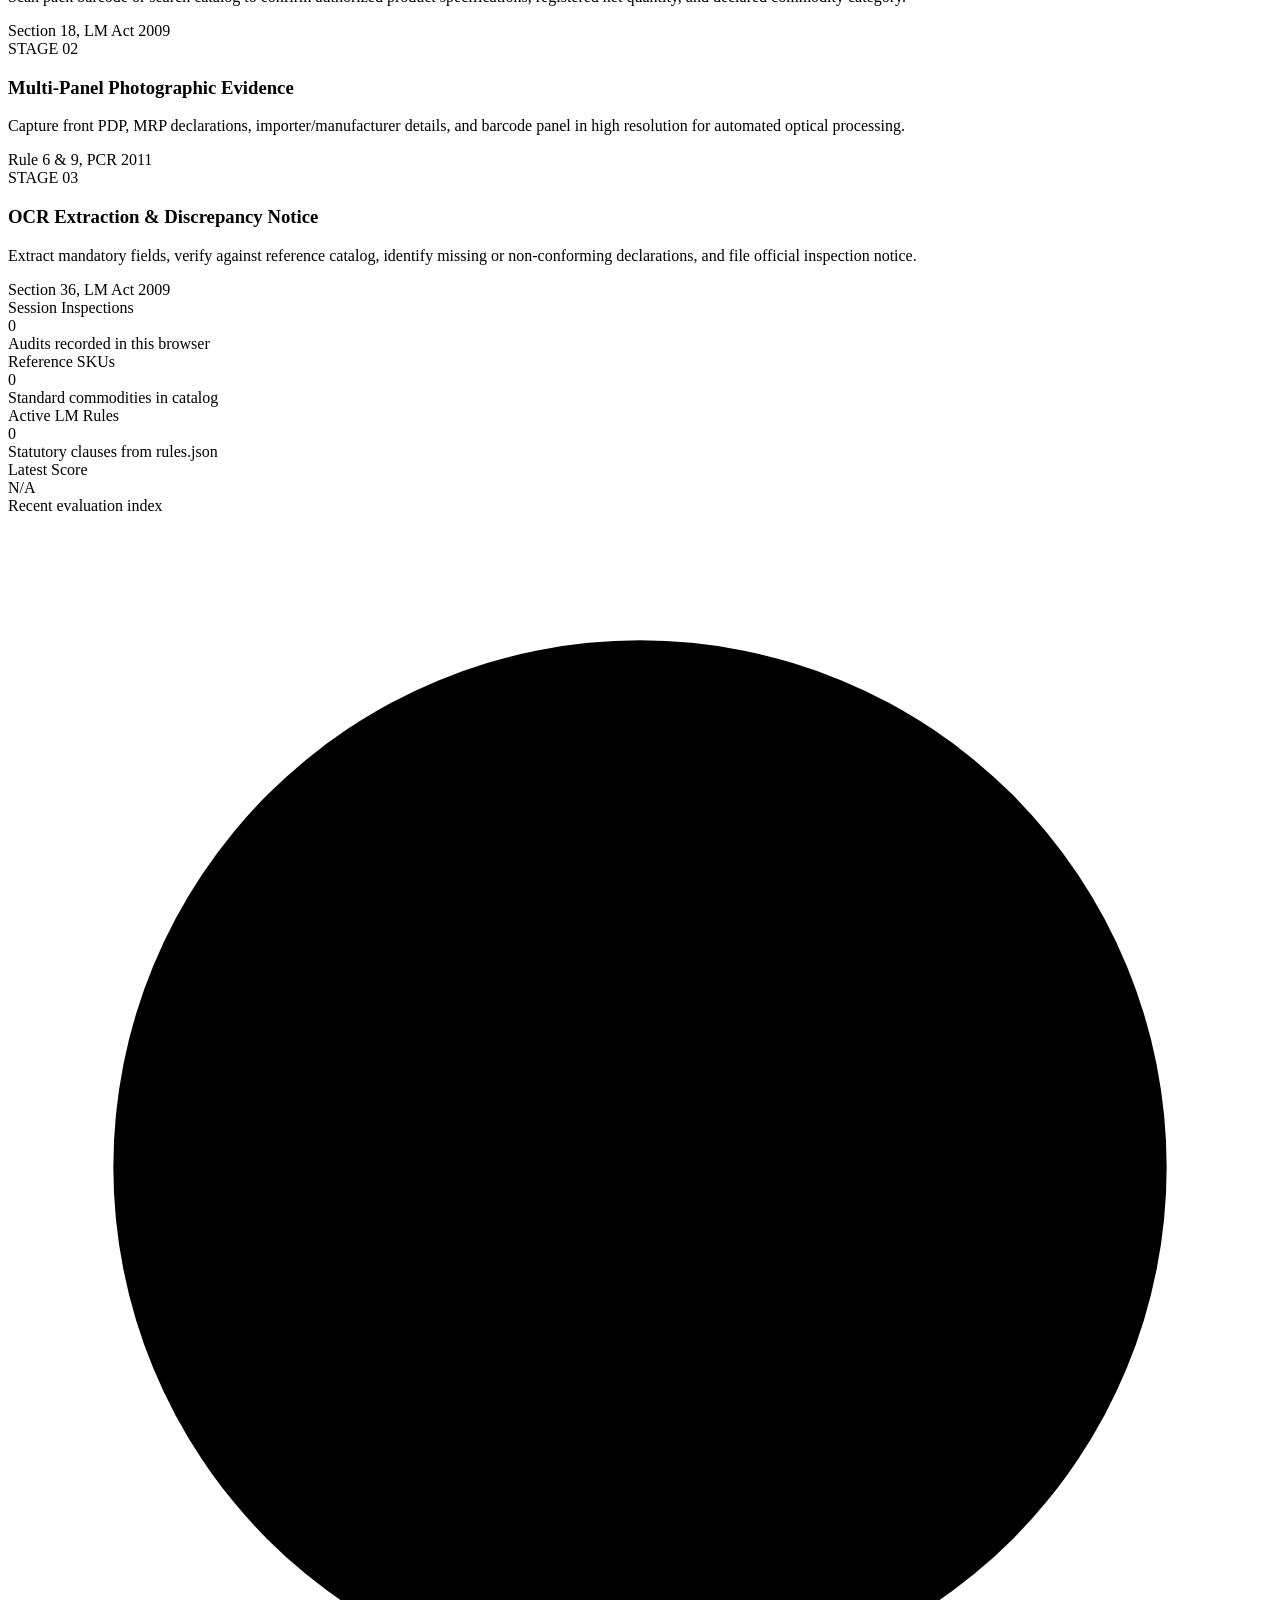
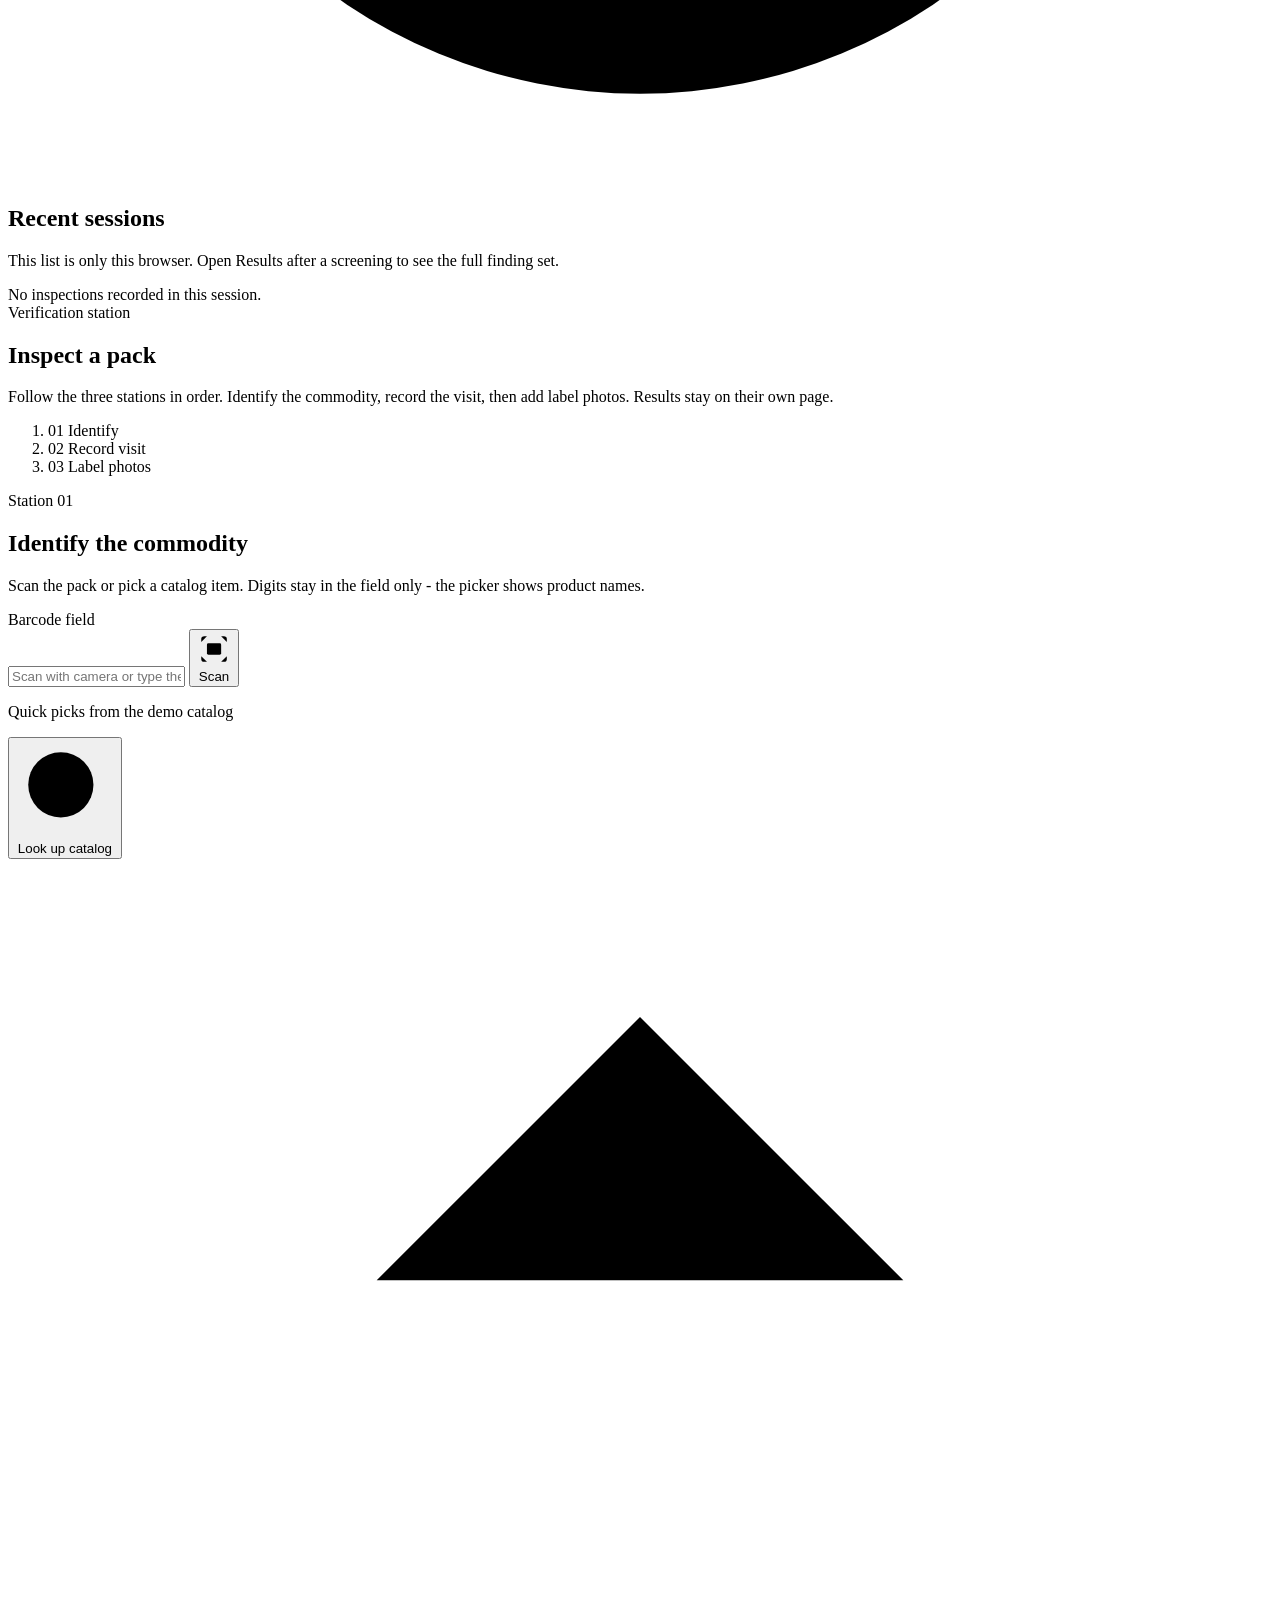
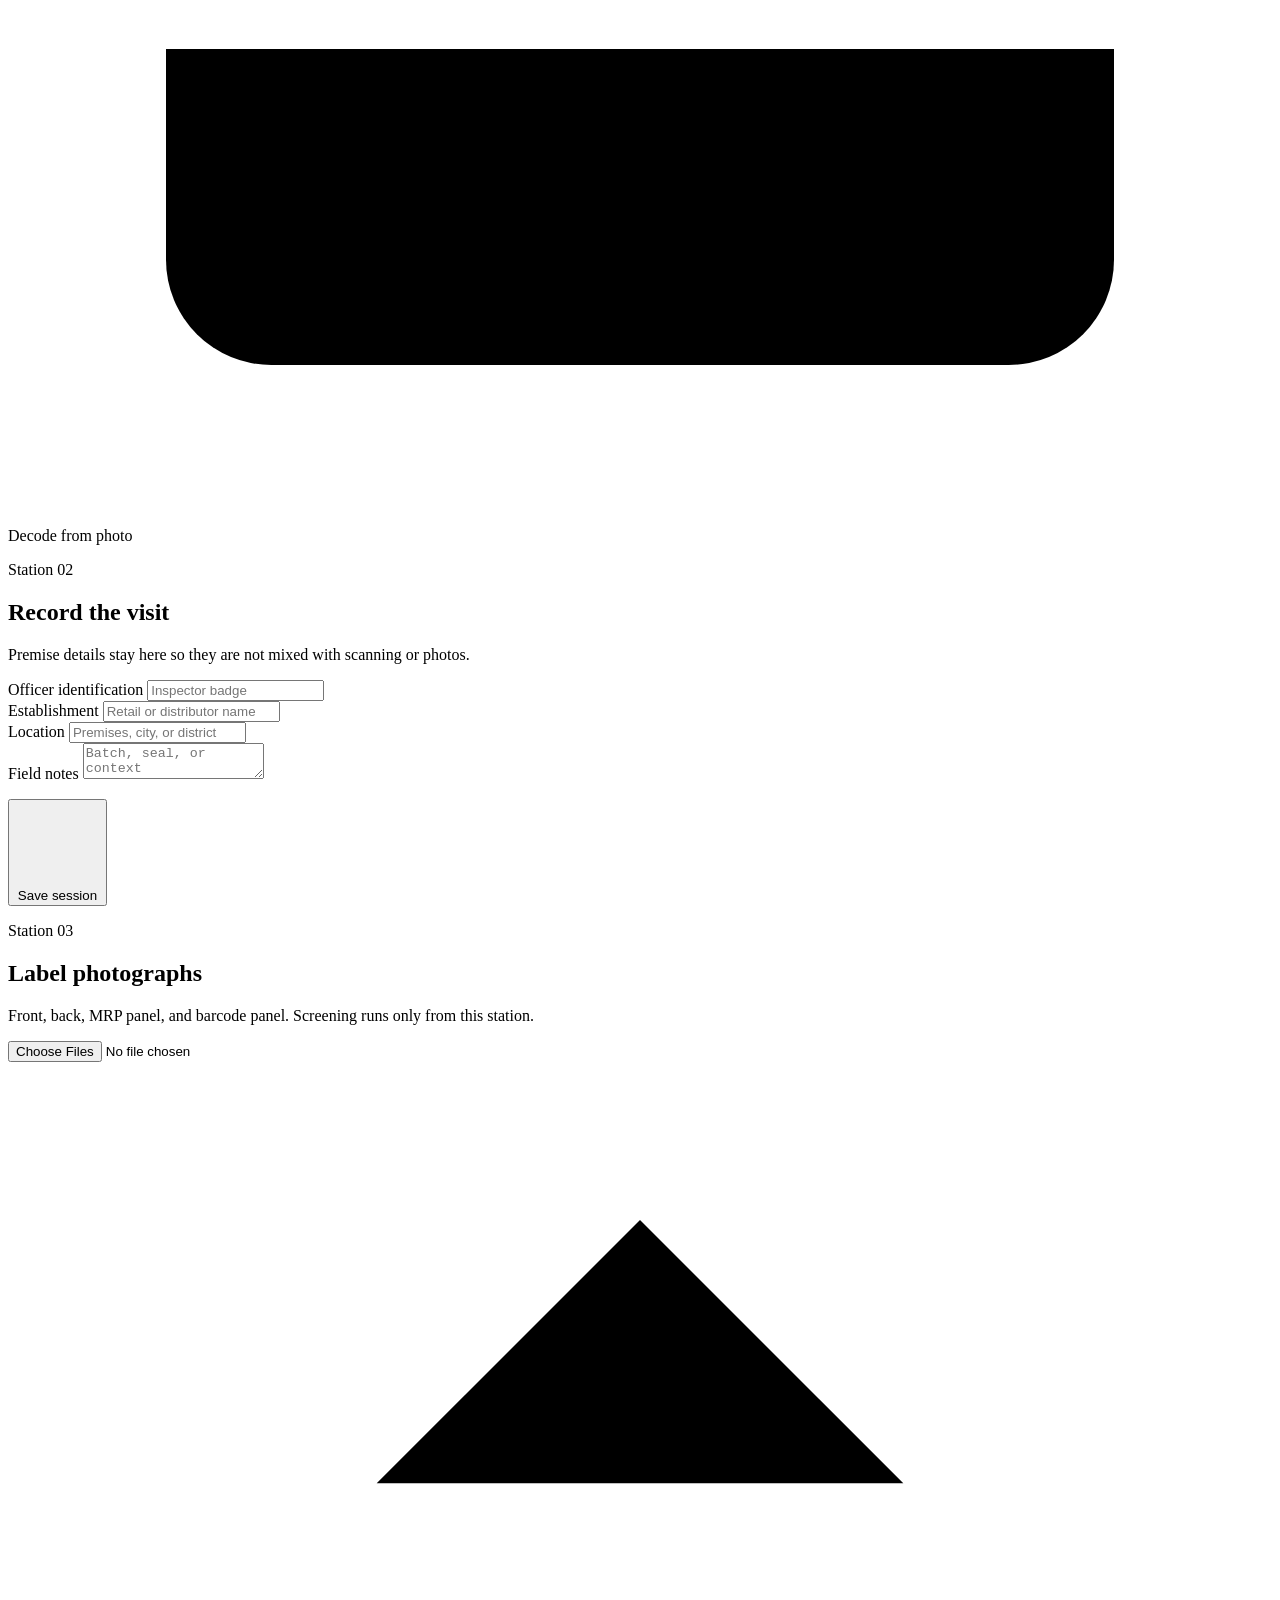
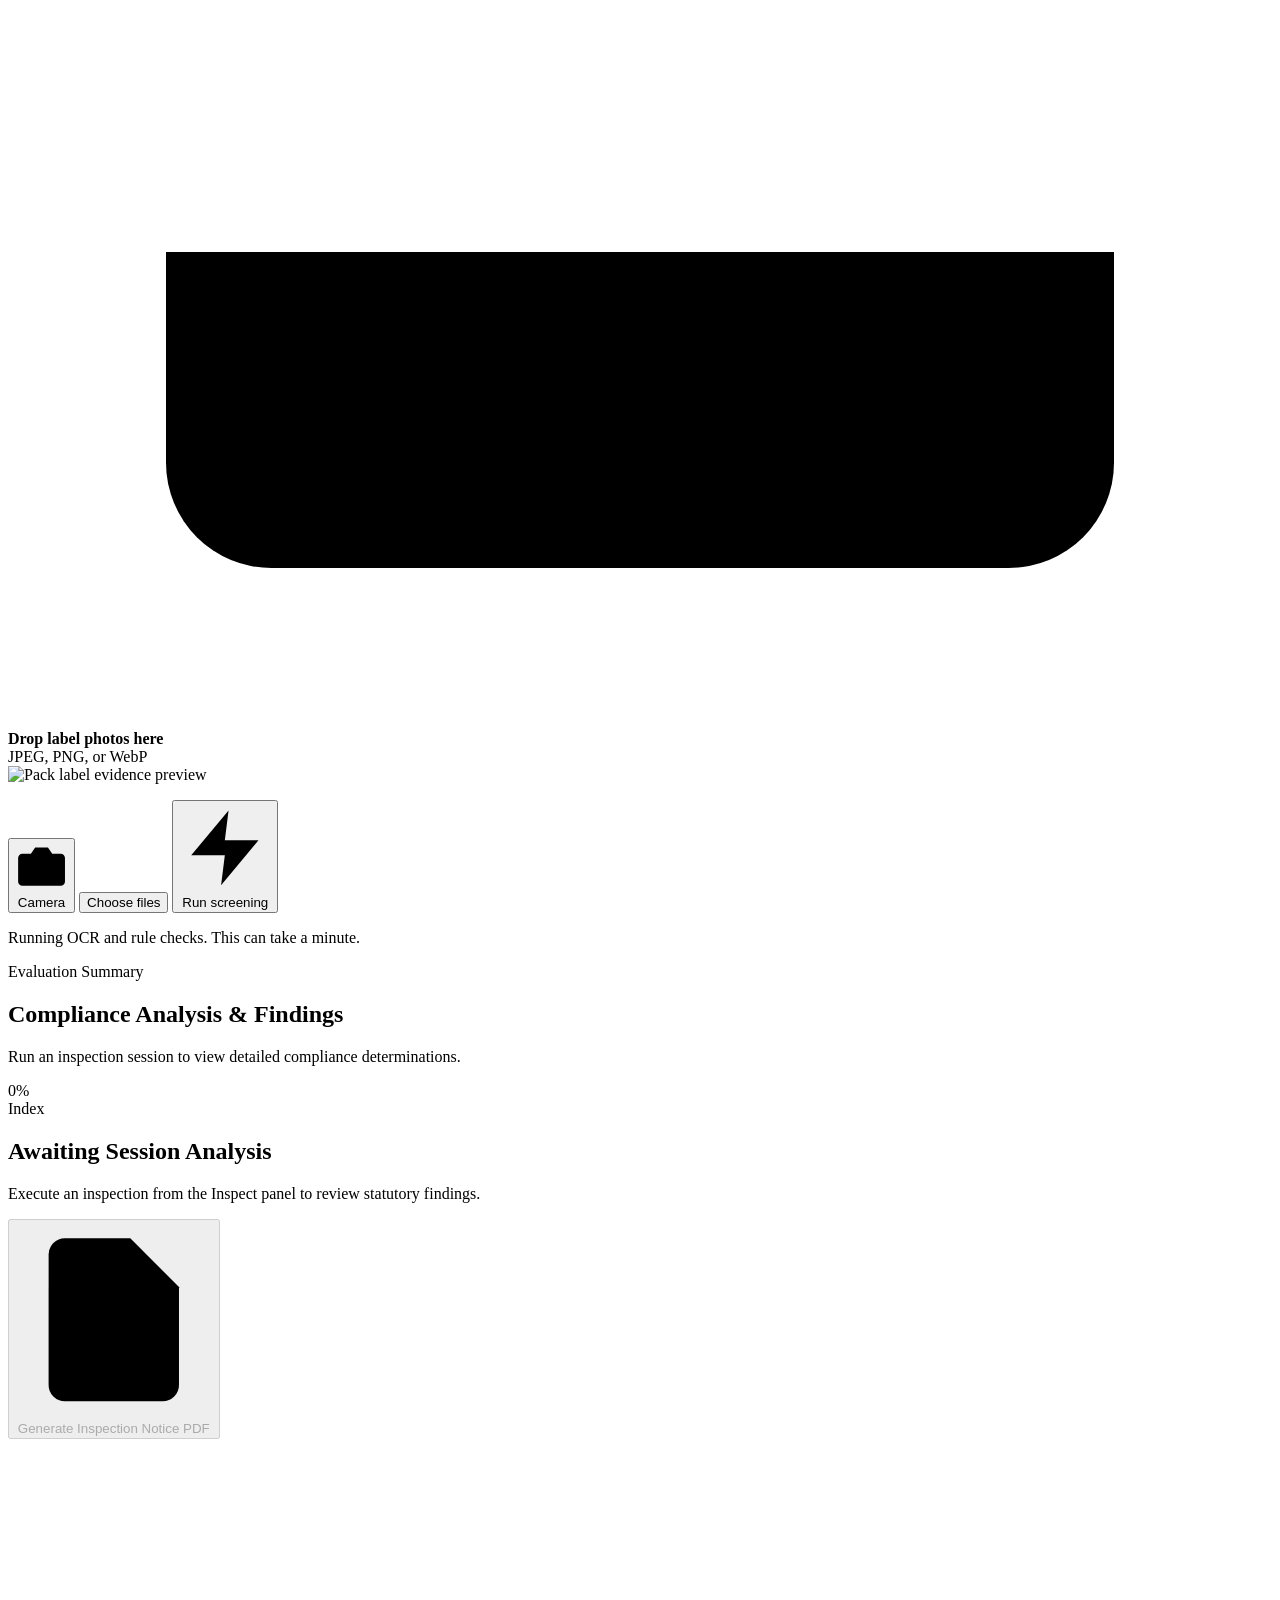
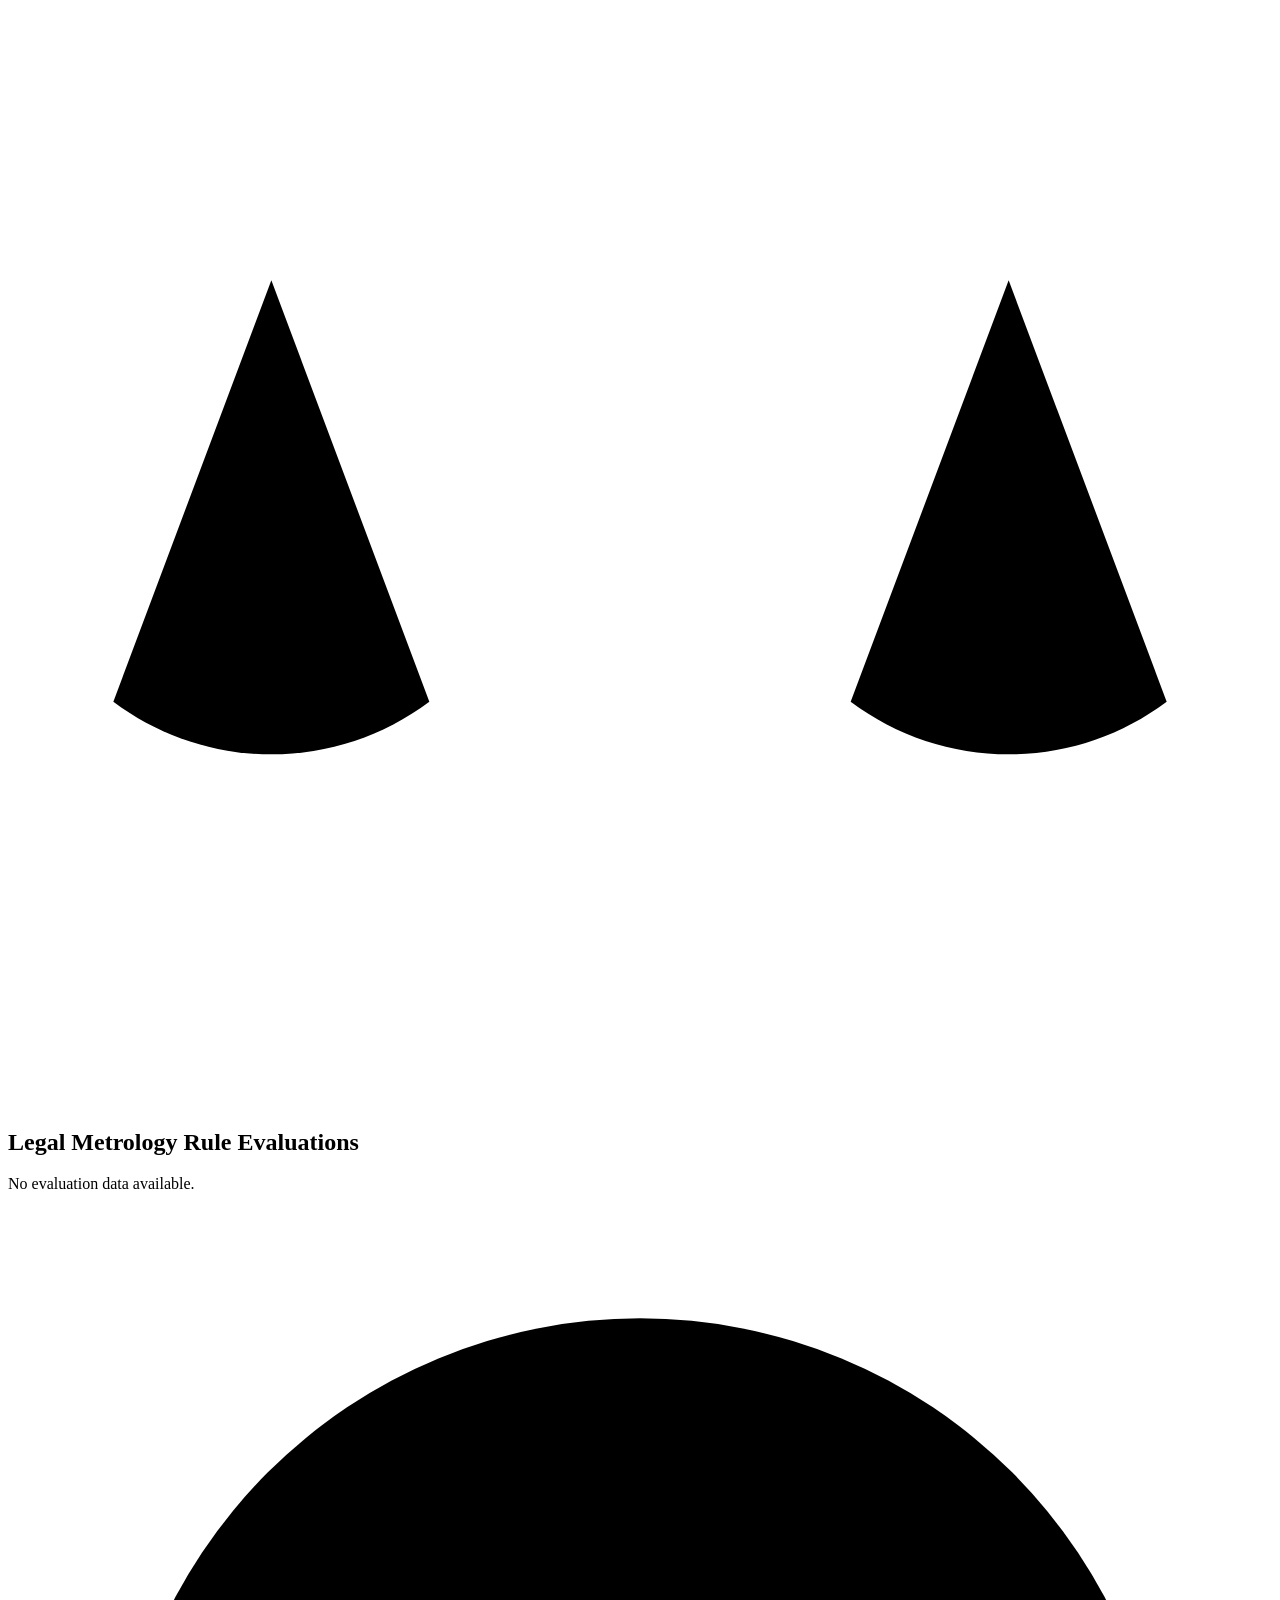
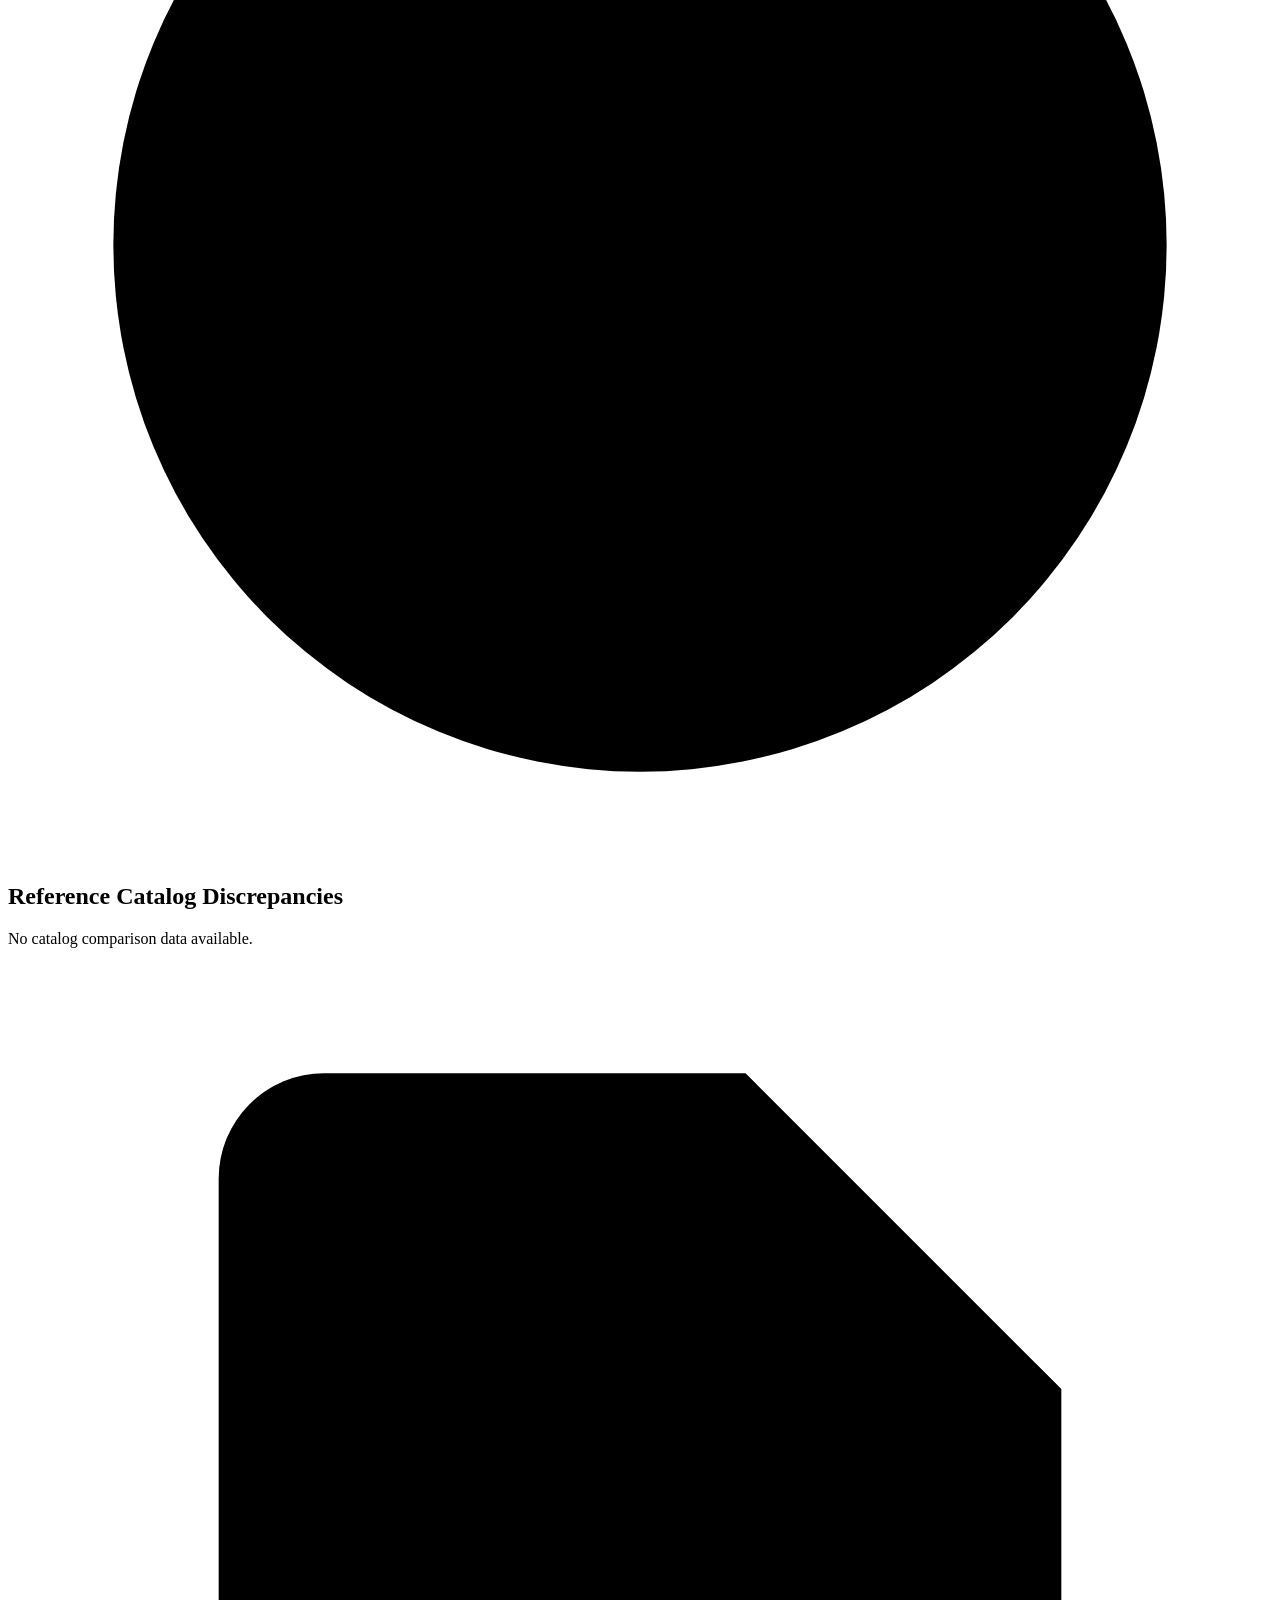
==== commit b189eff6: "feat(ui): full-width layout, light orange hero banner, corner officer profile avatar" ====
--- a/frontend/index.html
+++ b/frontend/index.html
@@ -18,7 +18,7 @@
   <link rel="preconnect" href="https://fonts.googleapis.com" />
   <link rel="preconnect" href="https://fonts.gstatic.com" crossorigin />
   <link href="https://fonts.googleapis.com/css2?family=Plus+Jakarta+Sans:wght@400;500;600;700;800&family=Source+Serif+4:opsz,wght@8..60,500;8..60,700&display=swap" rel="stylesheet" />
-  <link rel="stylesheet" href="/static/styles.css?v=13" />
+  <link rel="stylesheet" href="/static/styles.css?v=14" />
 </head>
 <body>
   <!-- Sovereign State Emblem Watermark -->
@@ -90,16 +90,19 @@
             <span class="sih-tag">SIH 2026</span>
             <span class="sih-desc">PS: SIH26034</span>
           </div>
-          <div id="topbarOfficerContainer" style="display:inline-flex;align-items:center;gap:6px;">
-            <button type="button" class="officer-topbar-btn" id="openOfficerAuthBtn" title="Official Government Access">
-              <svg width="13" height="13" viewBox="0 0 24 24" fill="none" stroke="currentColor" stroke-width="2.5"><rect x="3" y="11" width="18" height="11" rx="2" ry="2"></rect><path d="M7 11V7a5 5 0 0 1 10 0v4"></path></svg>
-              <span>Officer Sign In</span>
-            </button>
-          </div>
-          <div id="headerOfficerArea" style="display:inline-flex;align-items:center;gap:8px;"></div>
           <div class="health-dot" id="healthDot" title="System Operational Status">
             <i></i>
             <span>Connecting</span>
+          </div>
+          <div id="topbarOfficerContainer" style="display:inline-flex;align-items:center;">
+            <button type="button" class="officer-profile-btn" id="openOfficerAuthBtn" title="Official Government Access" aria-label="Official Government Access">
+              <span class="officer-avatar">
+                <svg width="20" height="20" viewBox="0 0 24 24" fill="none" stroke="currentColor" stroke-width="2" stroke-linecap="round" stroke-linejoin="round">
+                  <path d="M20 21v-2a4 4 0 0 0-4-4H8a4 4 0 0 0-4 4v2"></path>
+                  <circle cx="12" cy="7" r="4"></circle>
+                </svg>
+              </span>
+            </button>
           </div>
         </div>
       </div>
@@ -1060,6 +1063,31 @@
       </div>
 
       <div class="officer-modal-body">
+        <!-- Active Authenticated Officer Session Card (Shown when logged in) -->
+        <div class="active-officer-modal-card" id="modalActiveOfficerCard" style="display:none;">
+          <div style="display:flex;align-items:center;justify-content:space-between;gap:12px;margin-bottom:10px;">
+            <div style="display:flex;align-items:center;gap:12px;">
+              <div class="officer-avatar-lg">
+                <svg width="22" height="22" viewBox="0 0 24 24" fill="none" stroke="#15803d" stroke-width="2.2" stroke-linecap="round" stroke-linejoin="round">
+                  <path d="M20 21v-2a4 4 0 0 0-4-4H8a4 4 0 0 0-4 4v2"></path>
+                  <circle cx="12" cy="7" r="4"></circle>
+                </svg>
+              </div>
+              <div>
+                <div id="modalOfficerName" style="font-weight:700;font-size:15px;color:#0b2545;">Officer Name</div>
+                <div style="font-size:12px;color:#475569;margin-top:2px;">
+                  Badge: <strong id="modalOfficerBadge" style="color:#0b2545;">LM-2026-001</strong> &middot; <span id="modalOfficerJurisdiction">National Directorate</span>
+                </div>
+              </div>
+            </div>
+            <button type="button" class="btn btn-sm btn-officer-logout" id="modalOfficerLogoutBtn" style="padding:6px 14px;font-size:12px;font-weight:700;">Sign Out</button>
+          </div>
+          <div style="font-size:11.5px;color:#15803d;font-weight:600;border-top:1px solid #bbf7d0;padding-top:8px;display:flex;justify-content:space-between;align-items:center;">
+            <span>Active Session: <span id="modalOfficerEmail" style="font-family:monospace;font-weight:700;">email</span></span>
+            <span id="modalOfficerProvider" style="text-transform:uppercase;font-size:10px;background:#dcfce7;padding:2px 6px;border-radius:3px;">Gov ID</span>
+          </div>
+        </div>
+
         <div class="officer-statutory-notice">
           <strong>Restricted Government Portal &middot; Official Access Only</strong>
           Under Section 18 of the Legal Metrology Act, 2009, packaged commodity screening, OCR extraction, and statutory violation notices are reserved strictly for authorized Legal Metrology Enforcement Officers. Public access is prohibited.
@@ -1236,6 +1264,6 @@
   </div>
 
   <div class="toast" id="toast"></div>
-  <script src="/static/app.js?v=13"></script>
+  <script src="/static/app.js?v=14"></script>
 </body>
 </html>
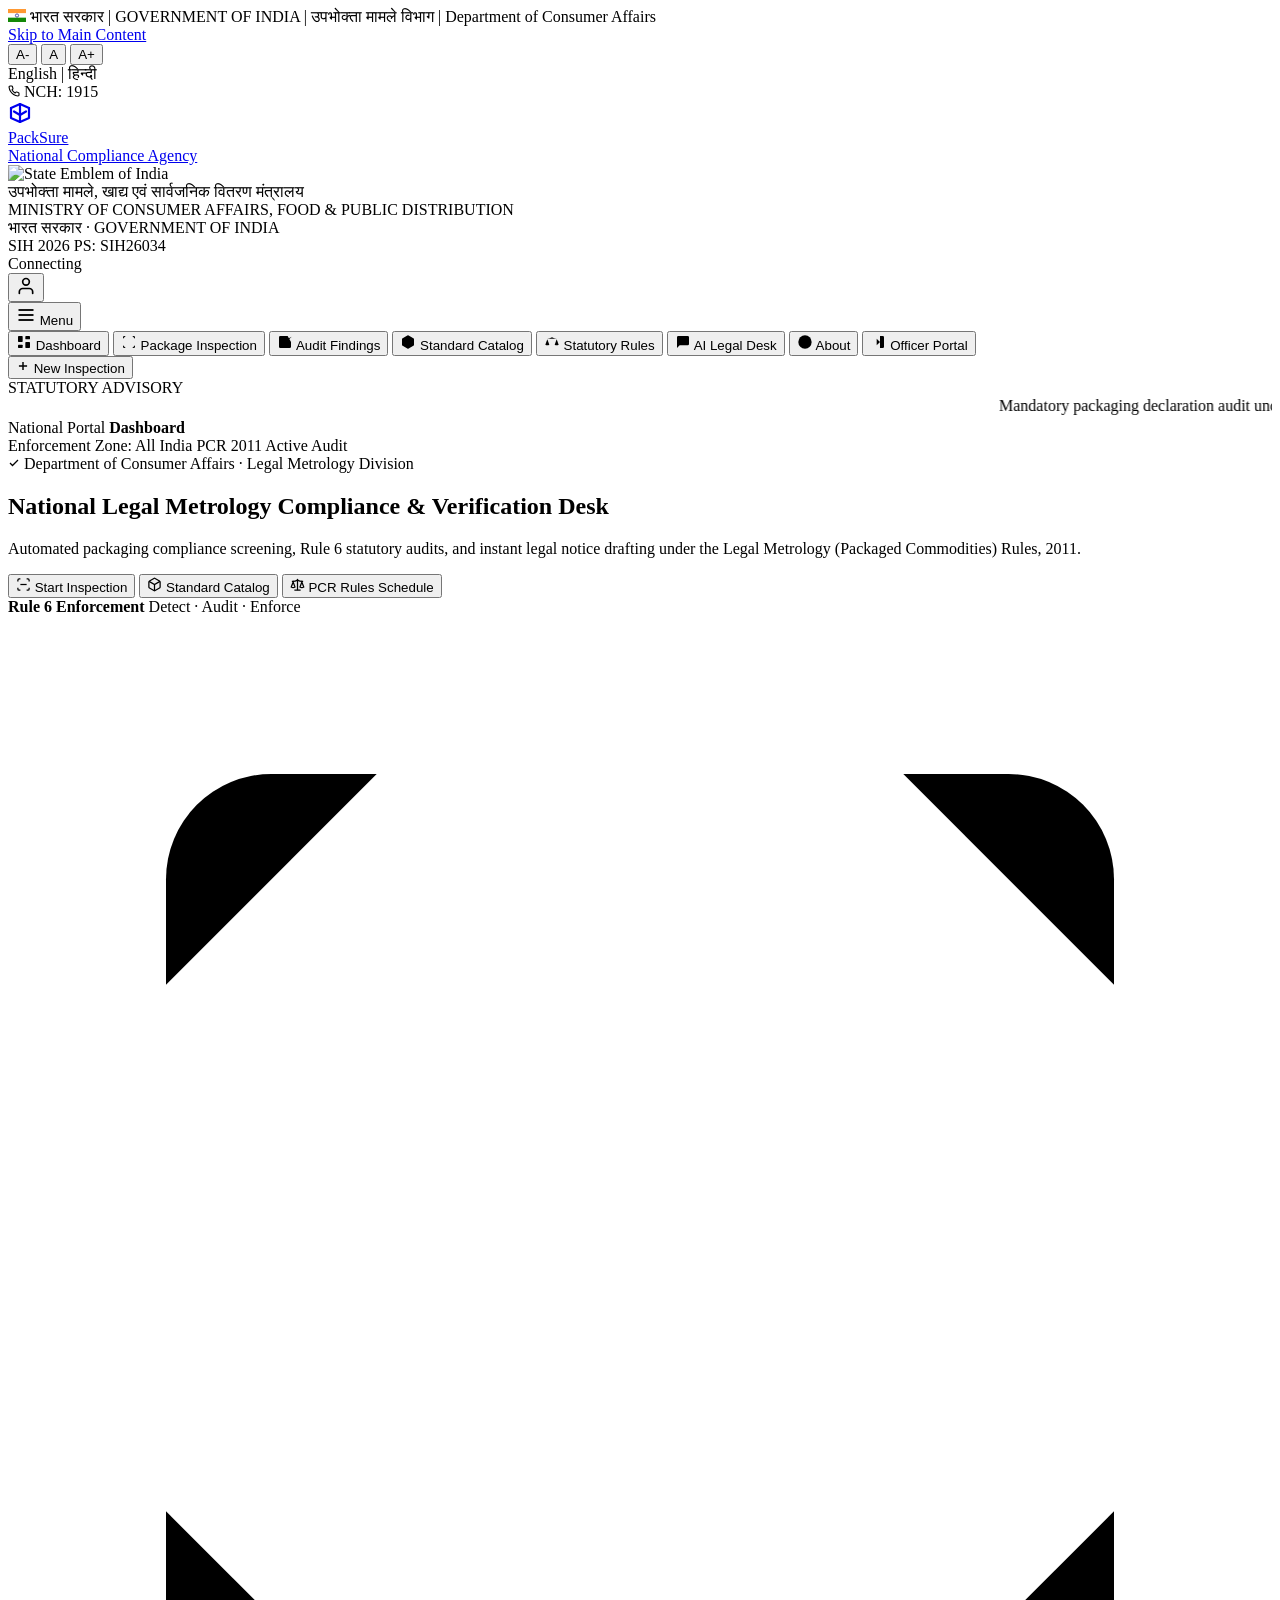
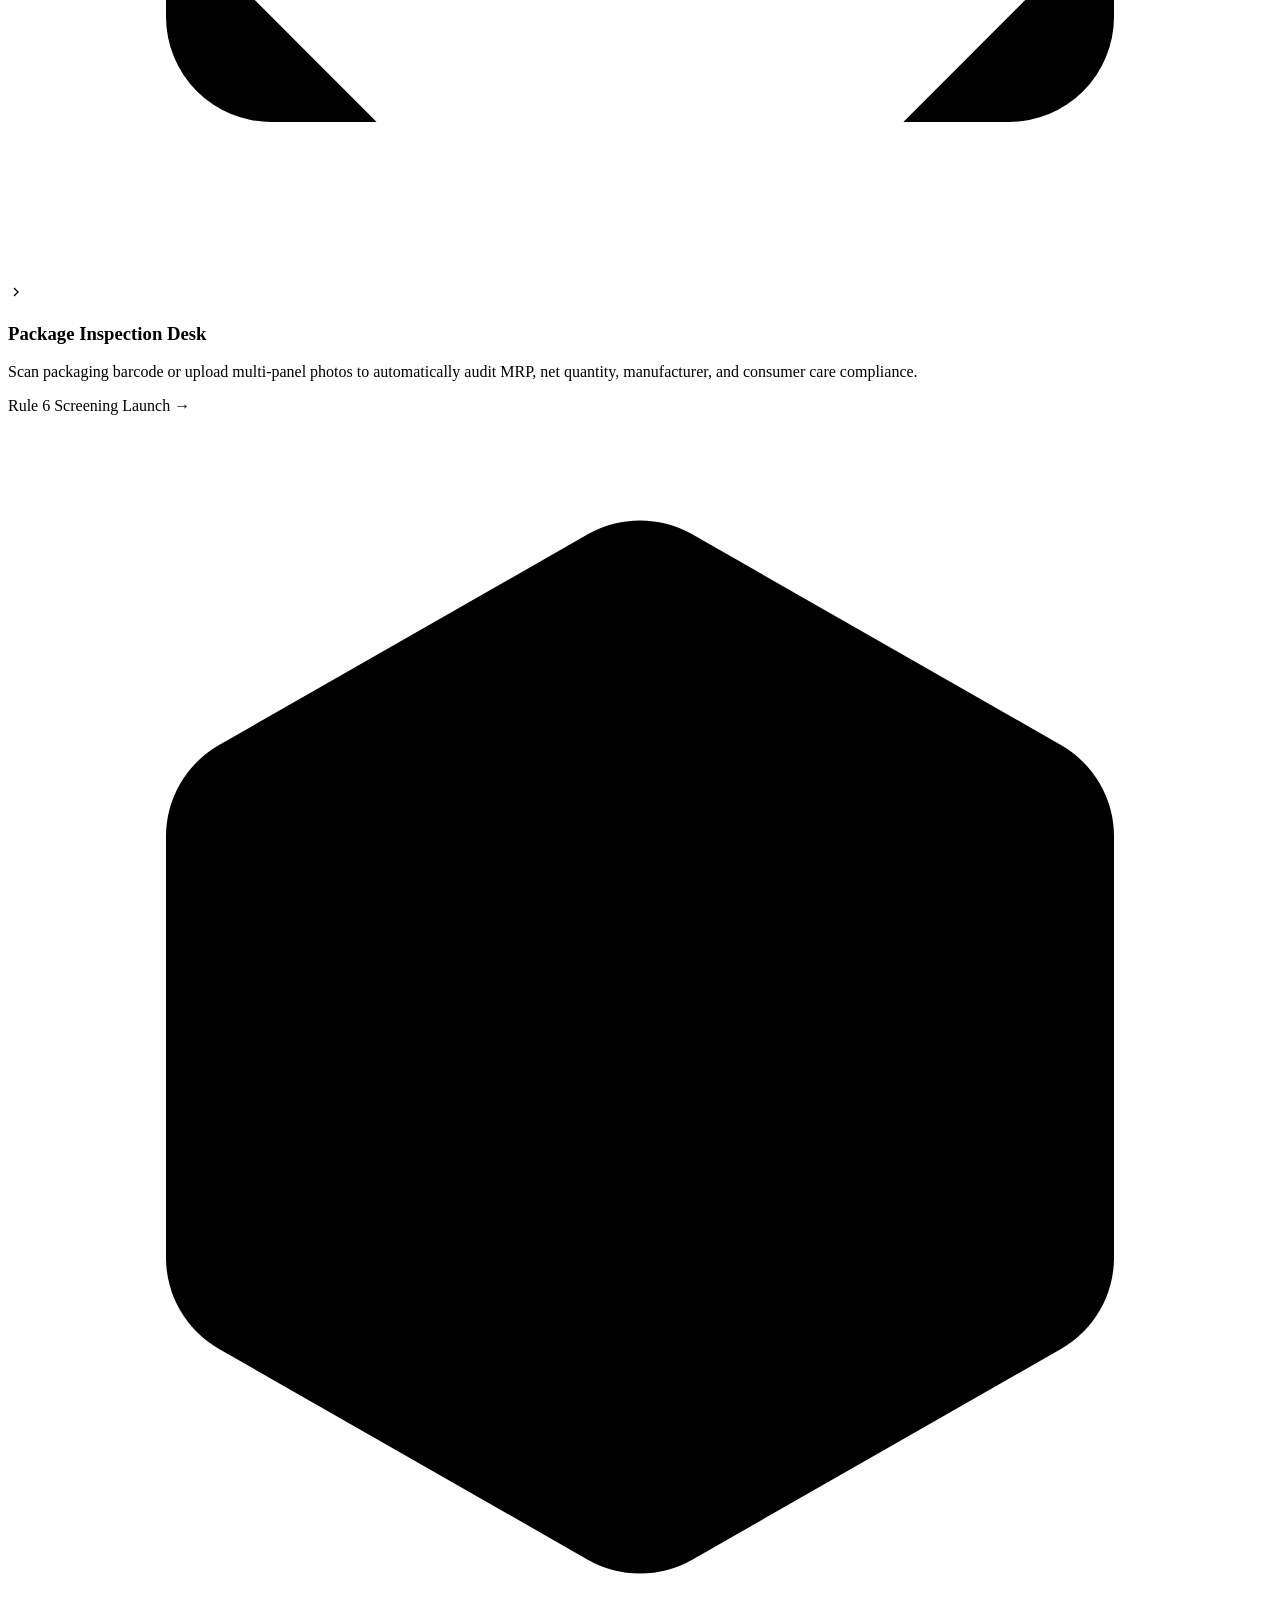
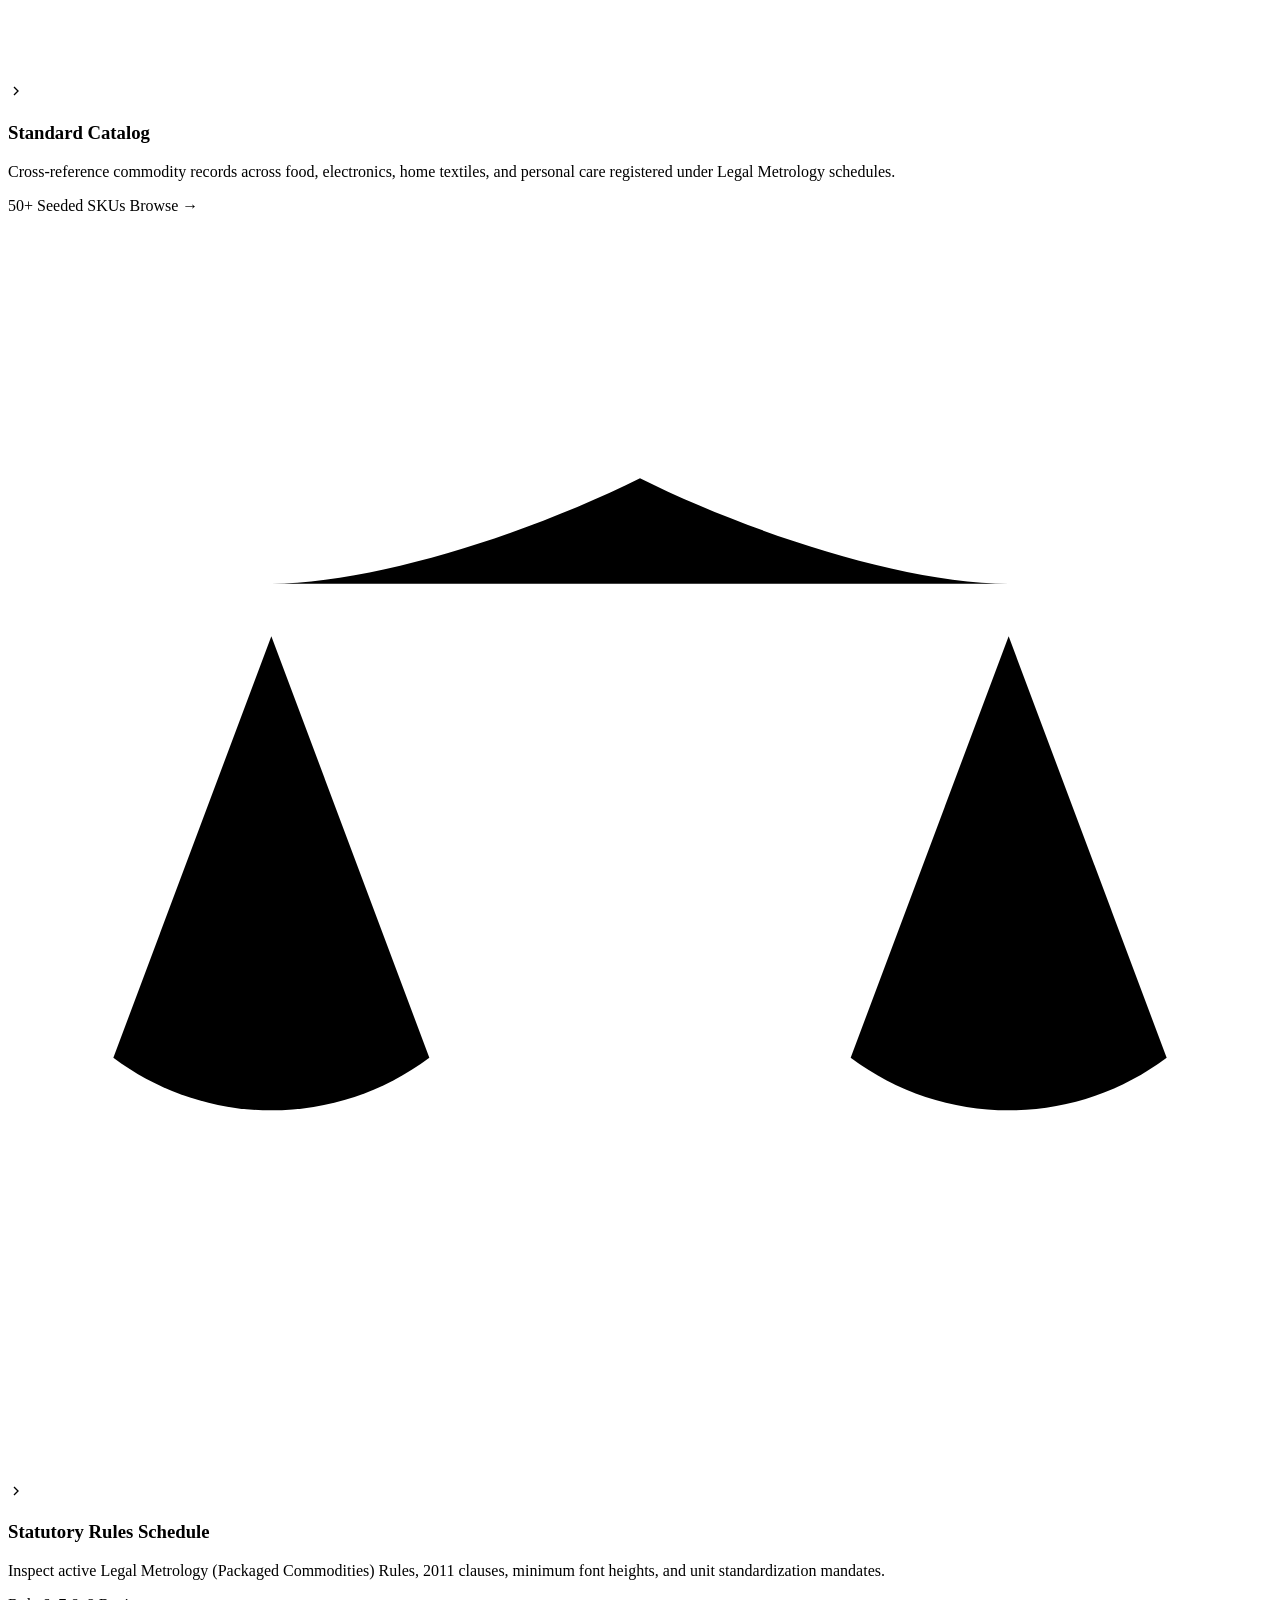
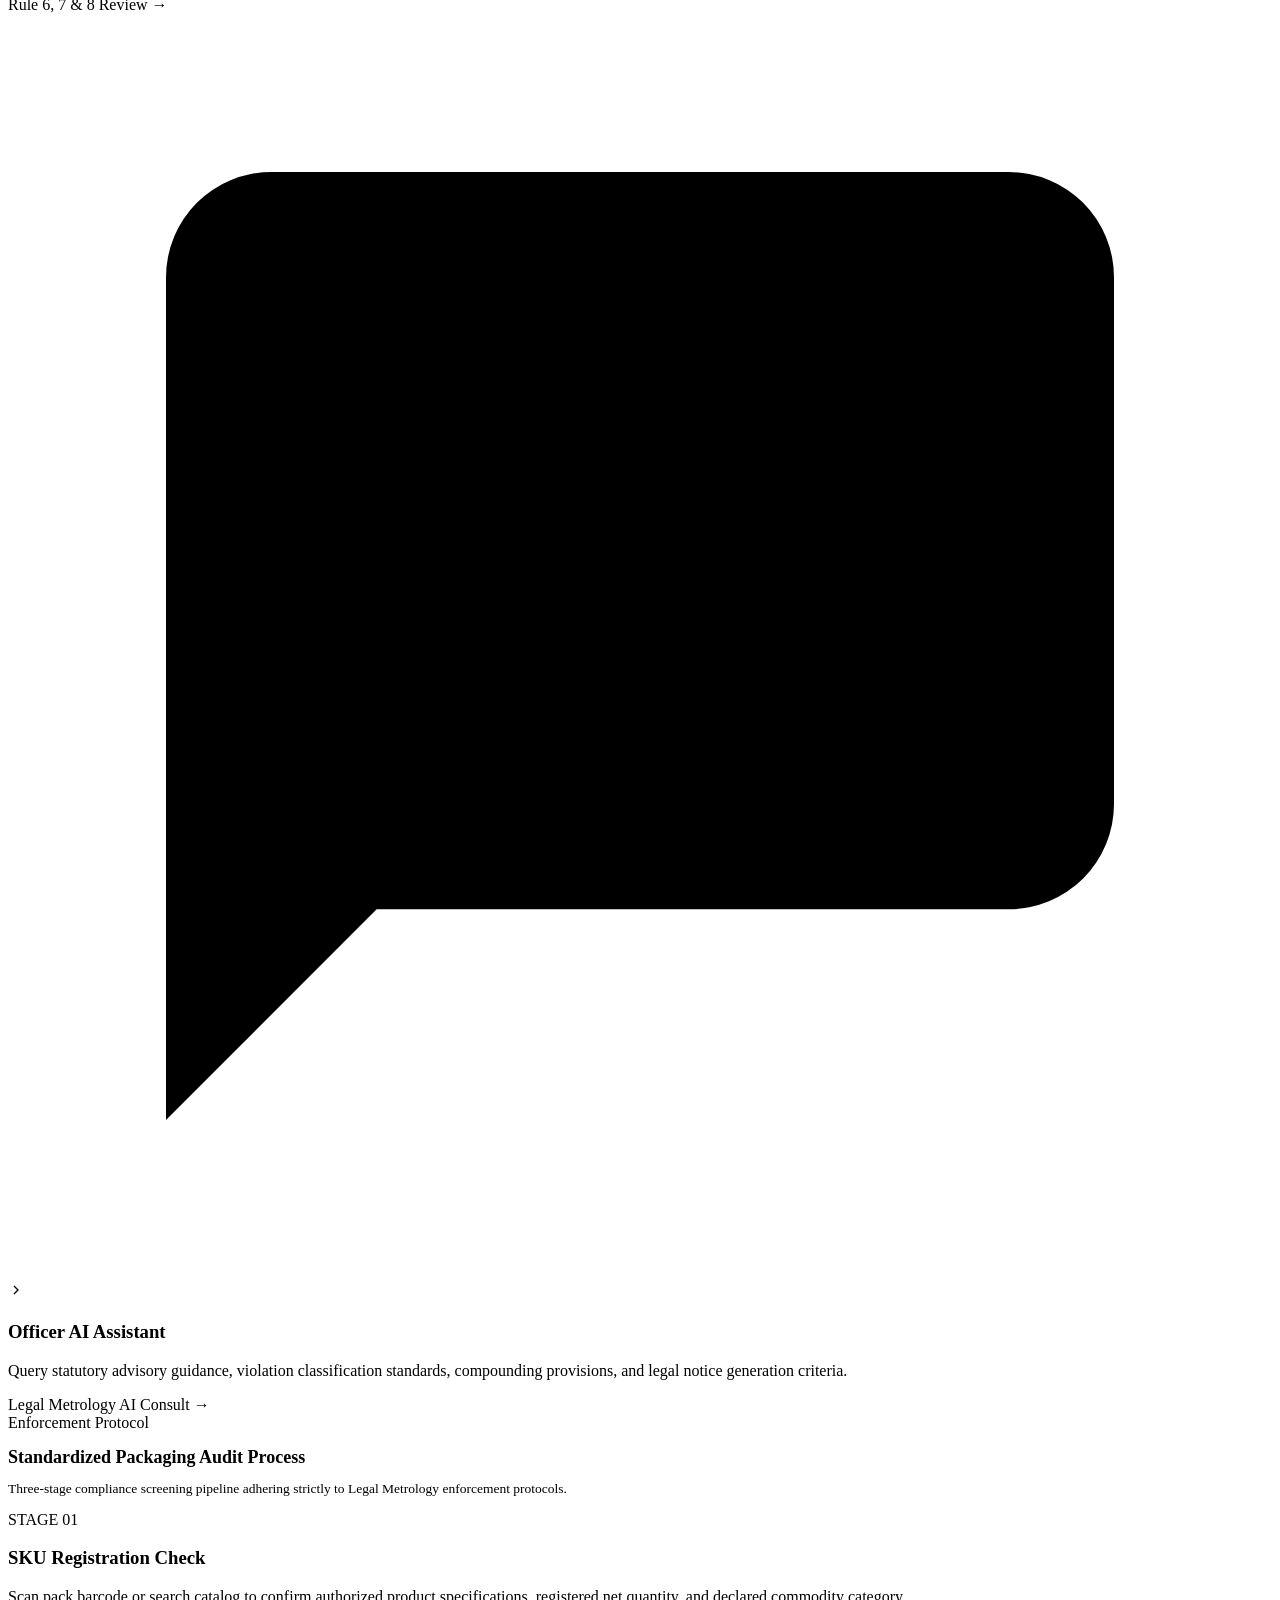
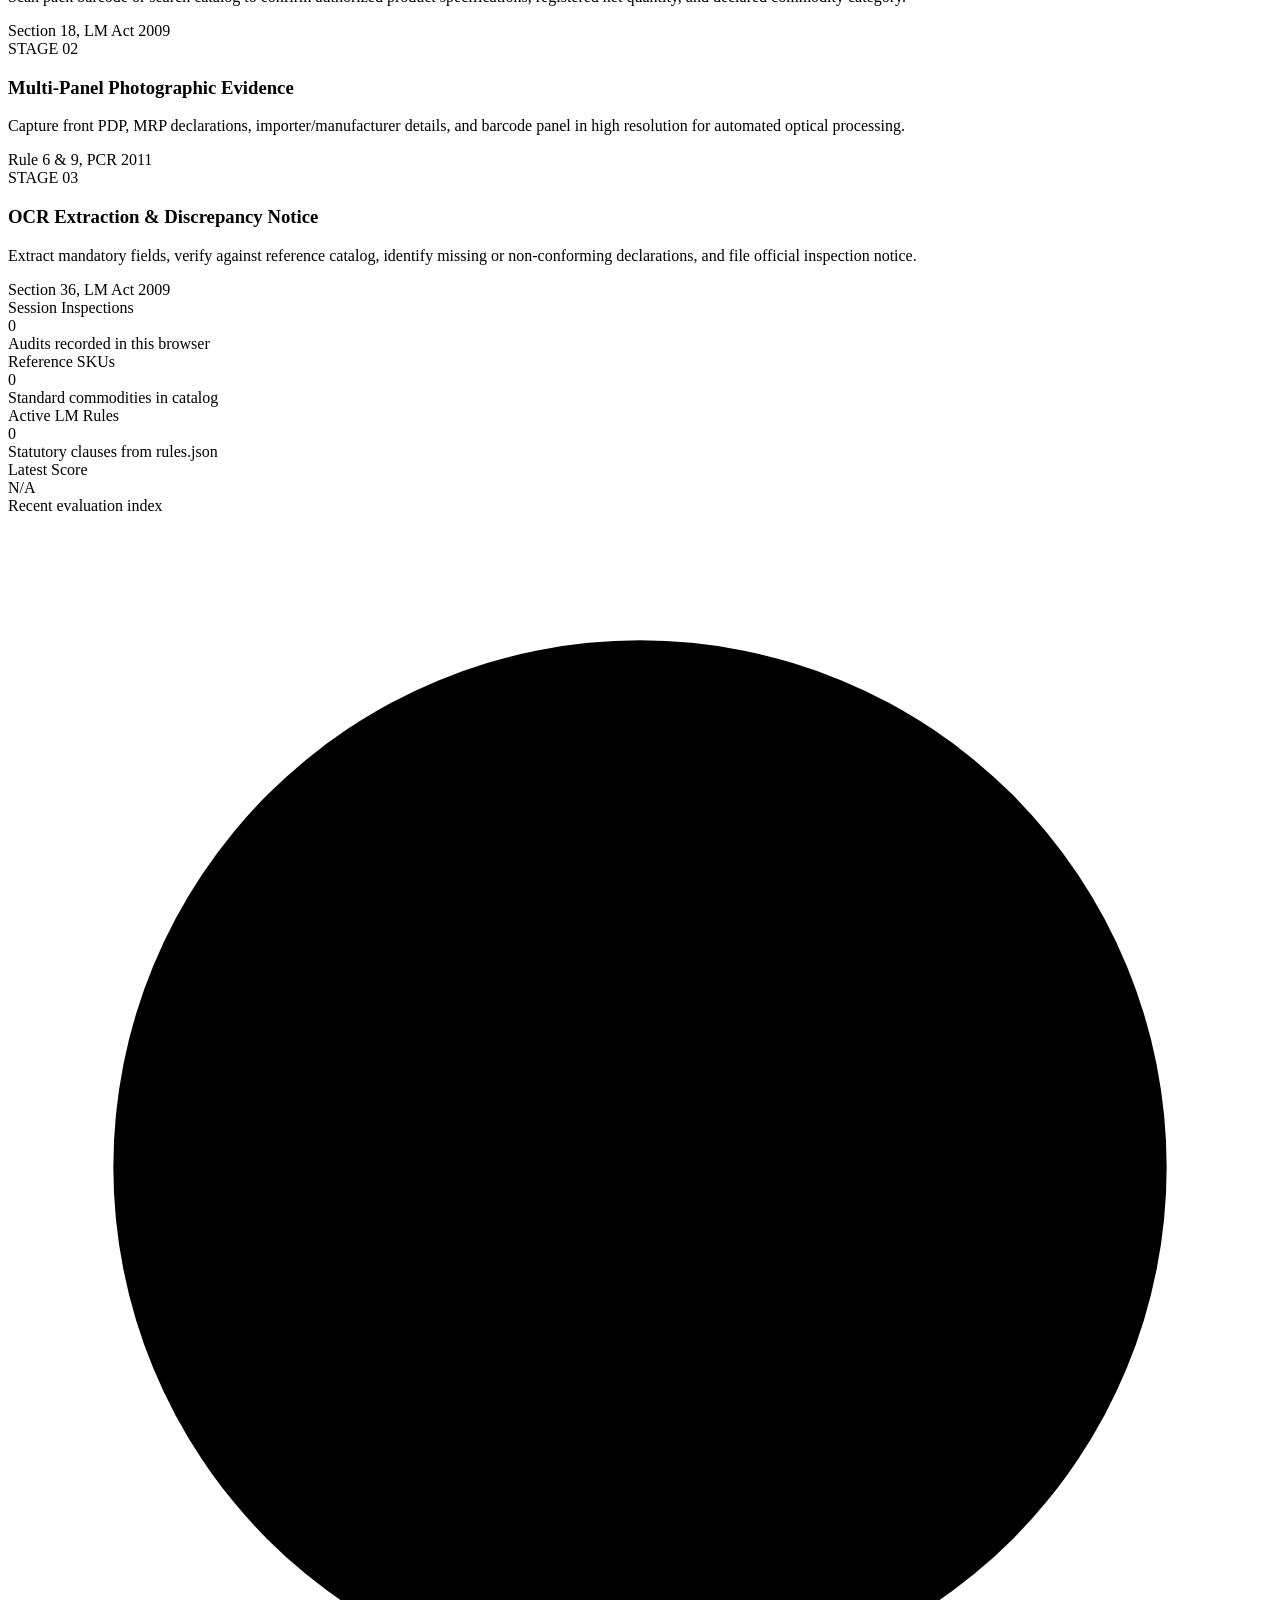
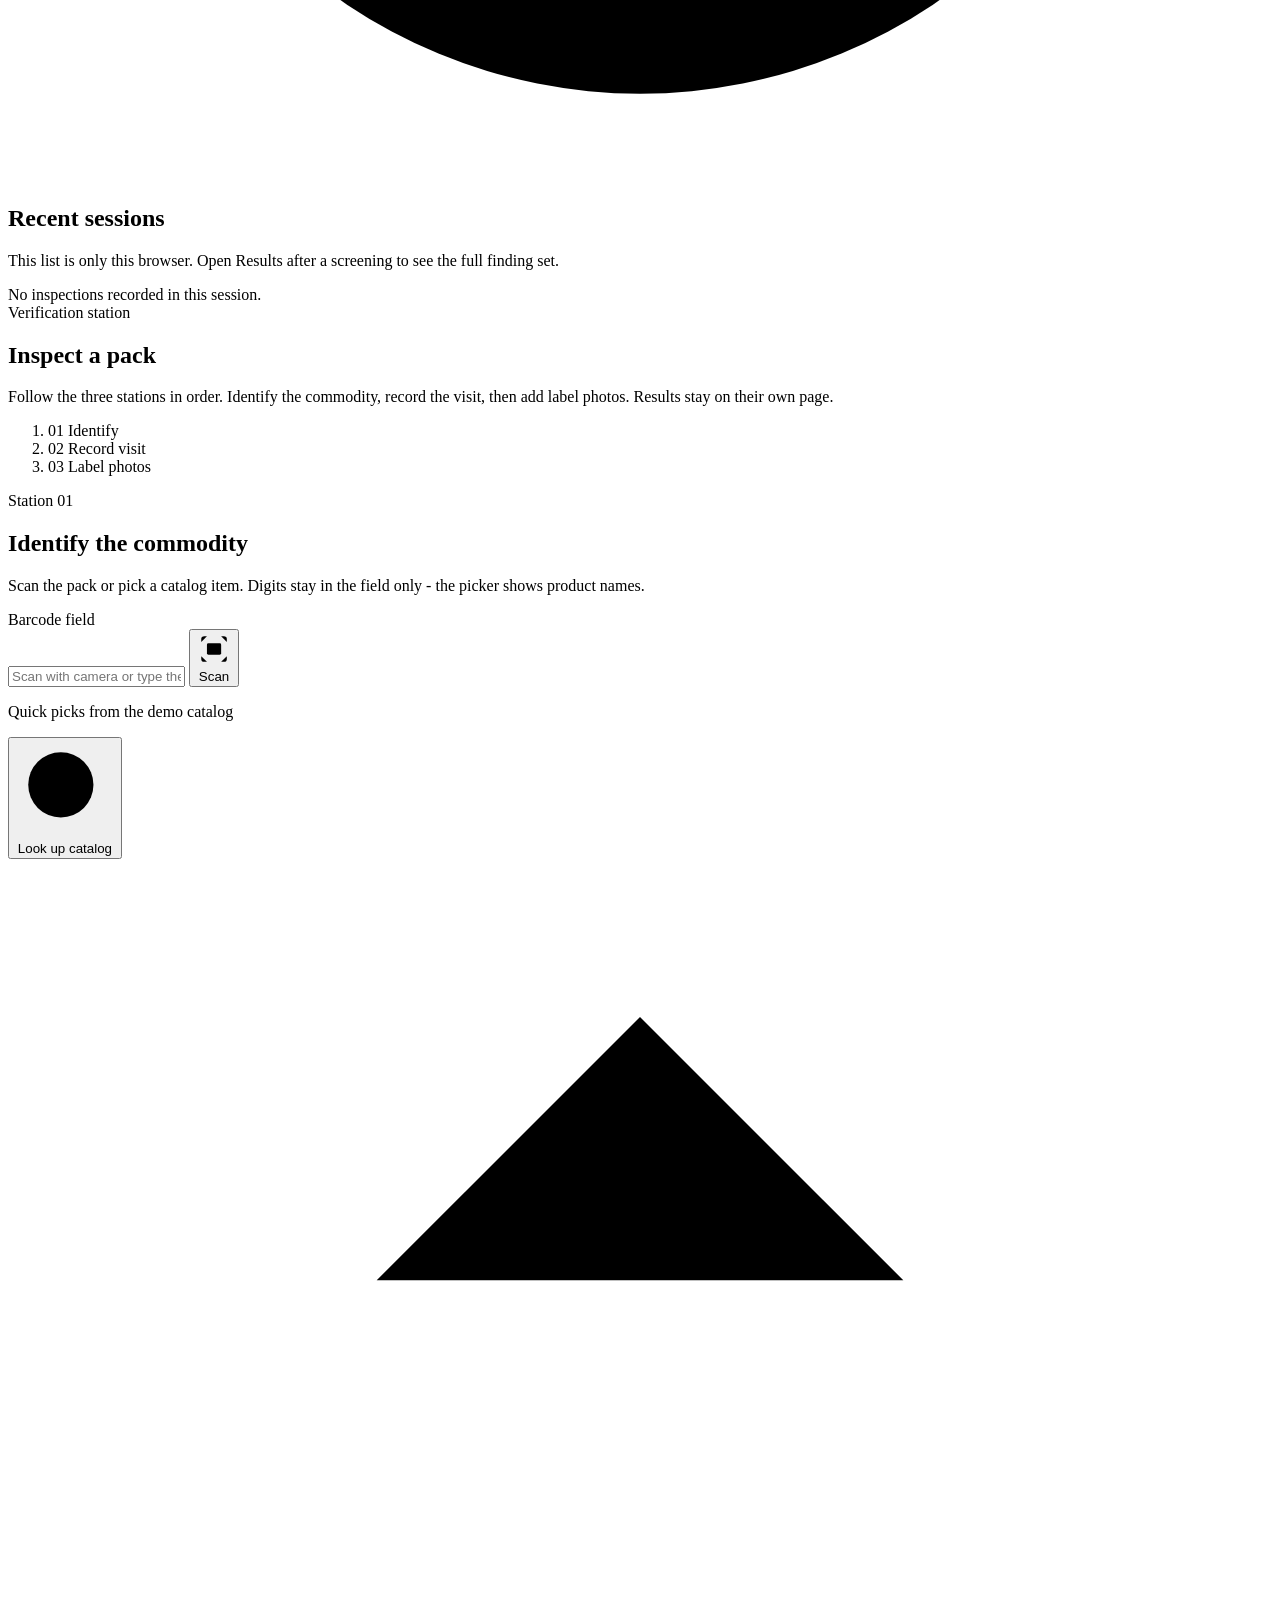
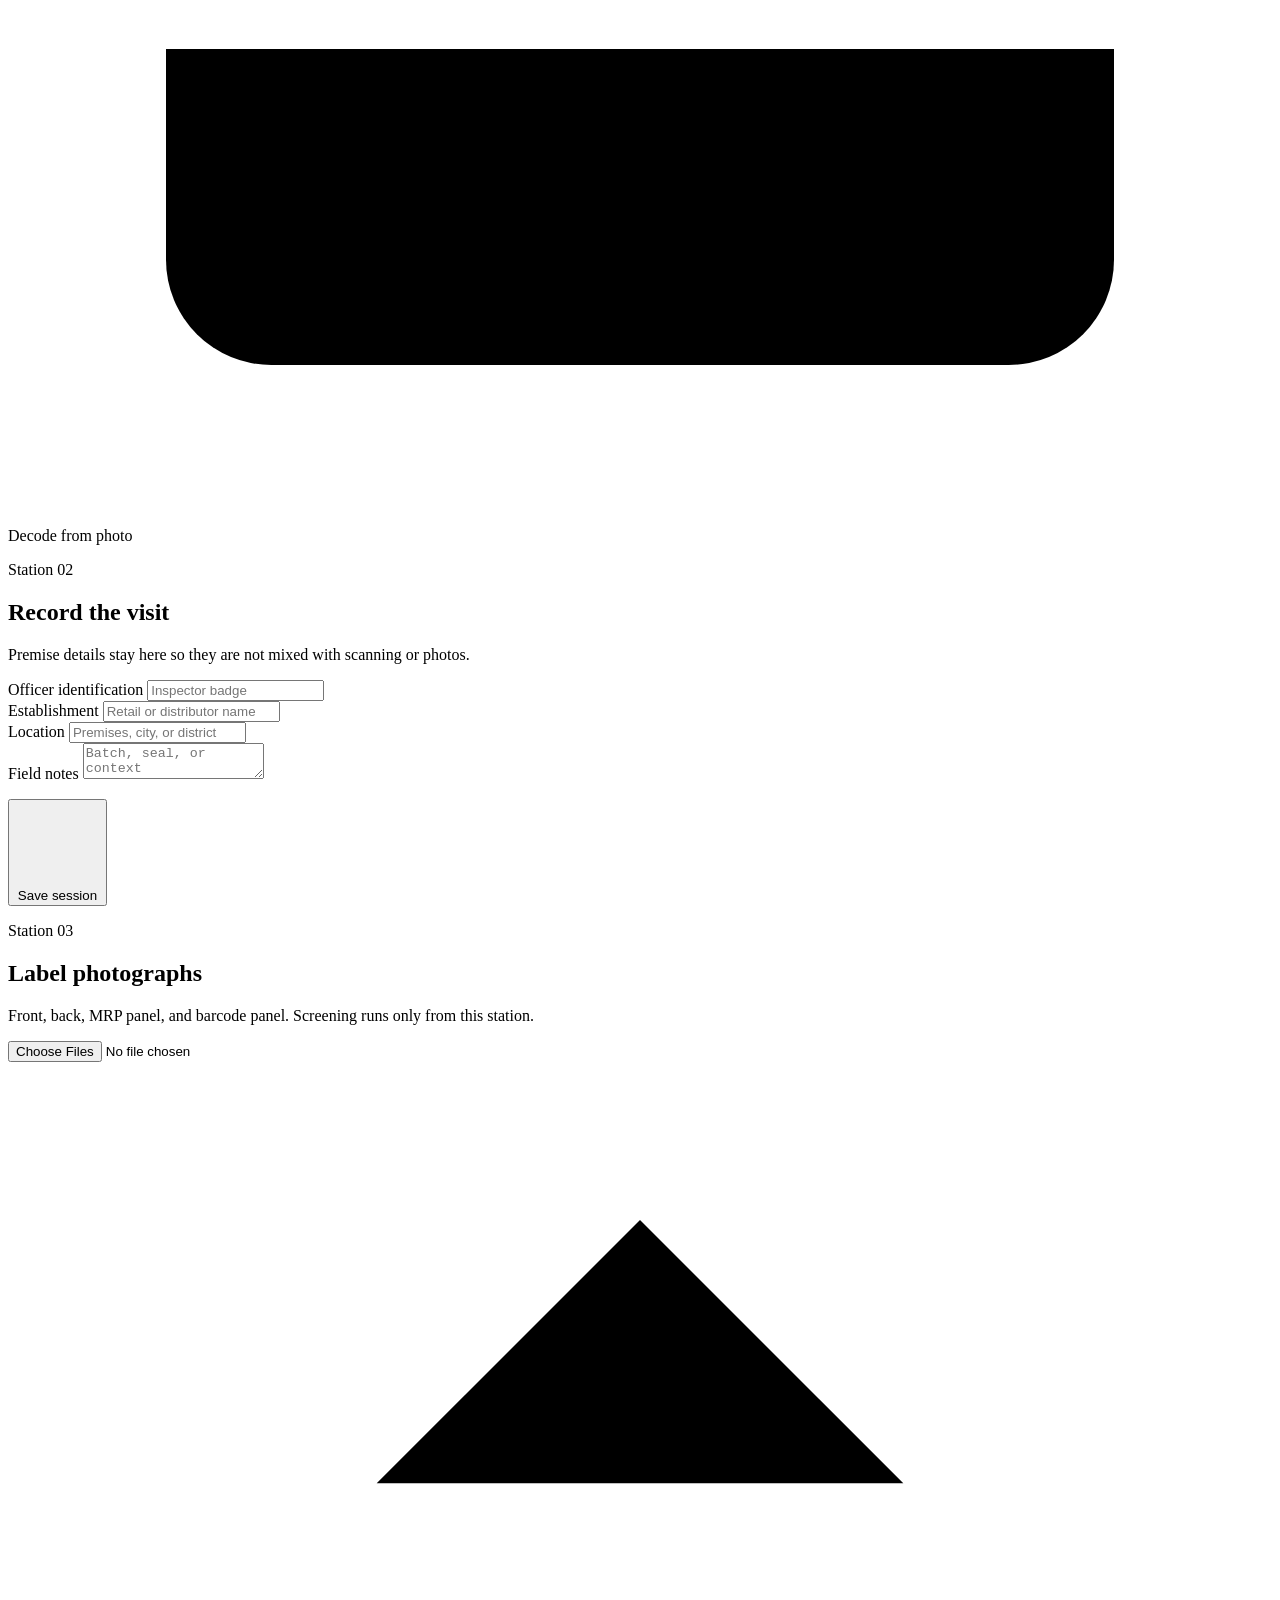
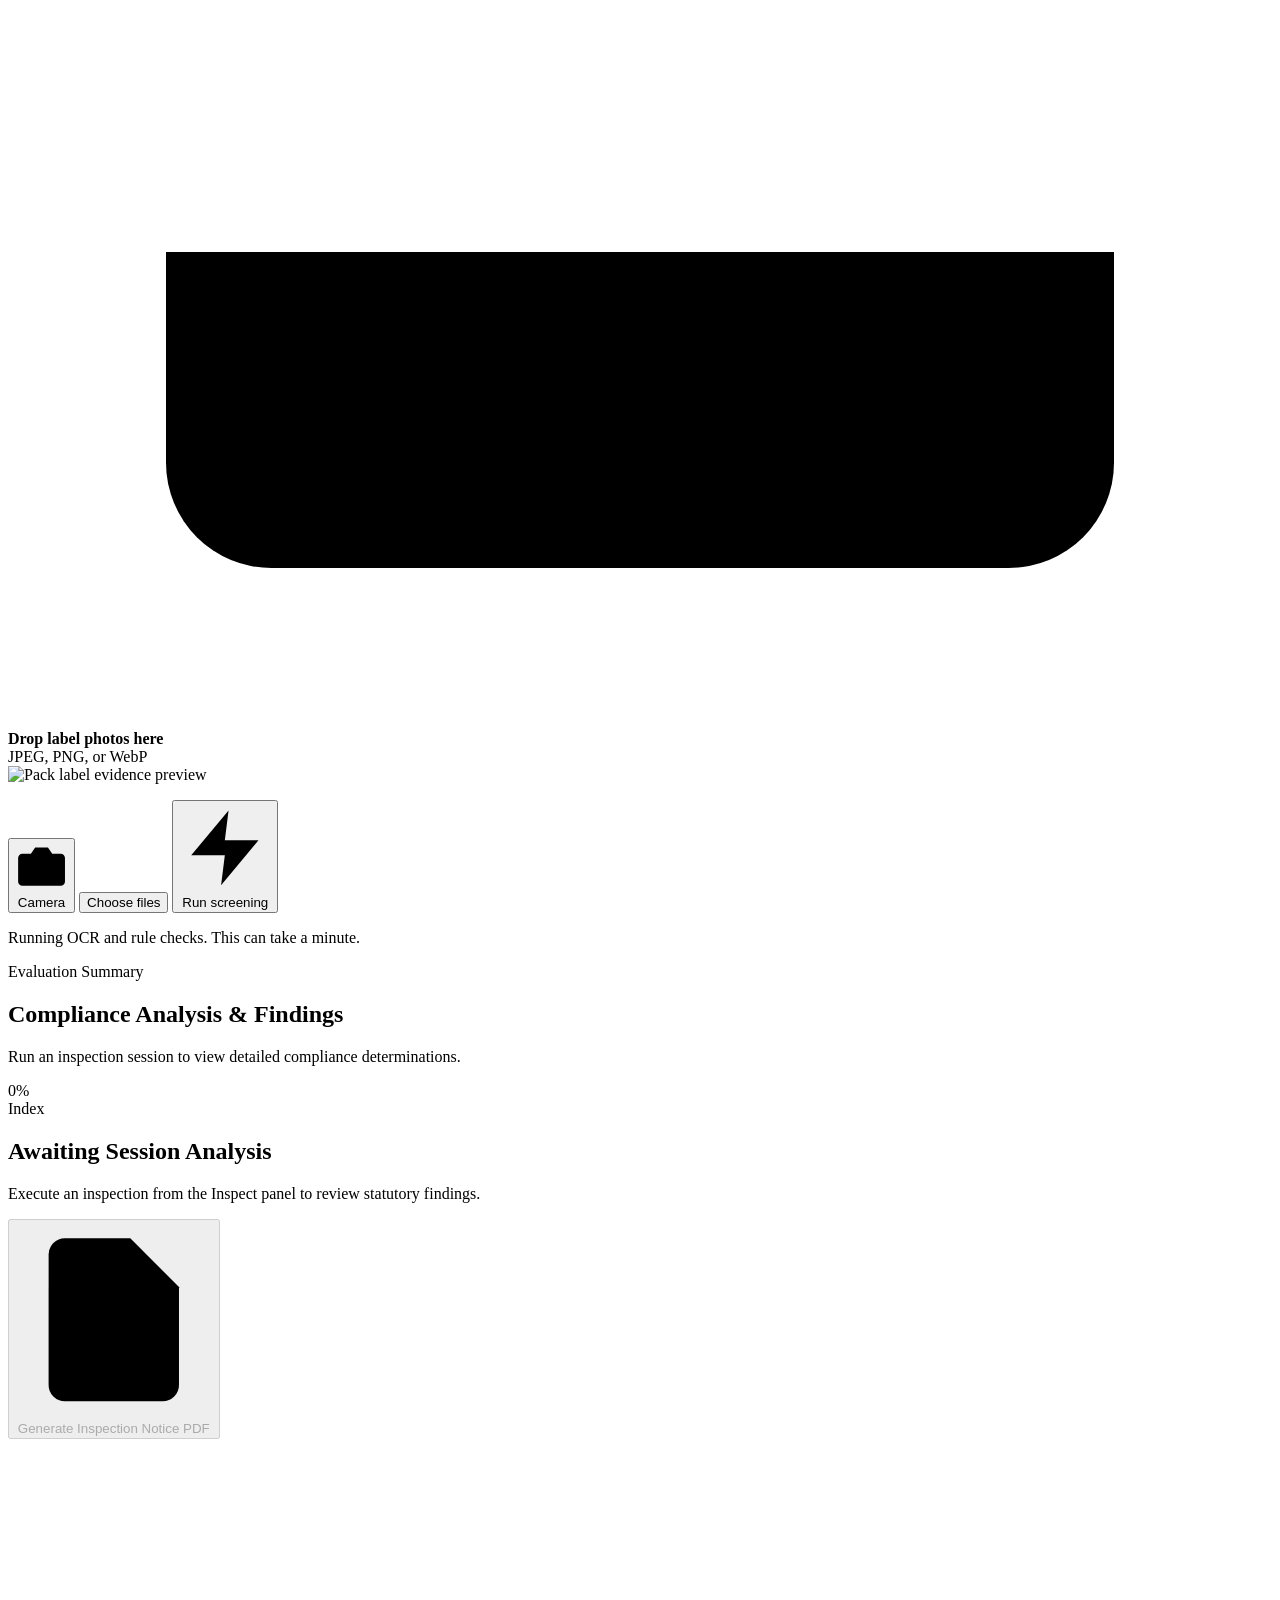
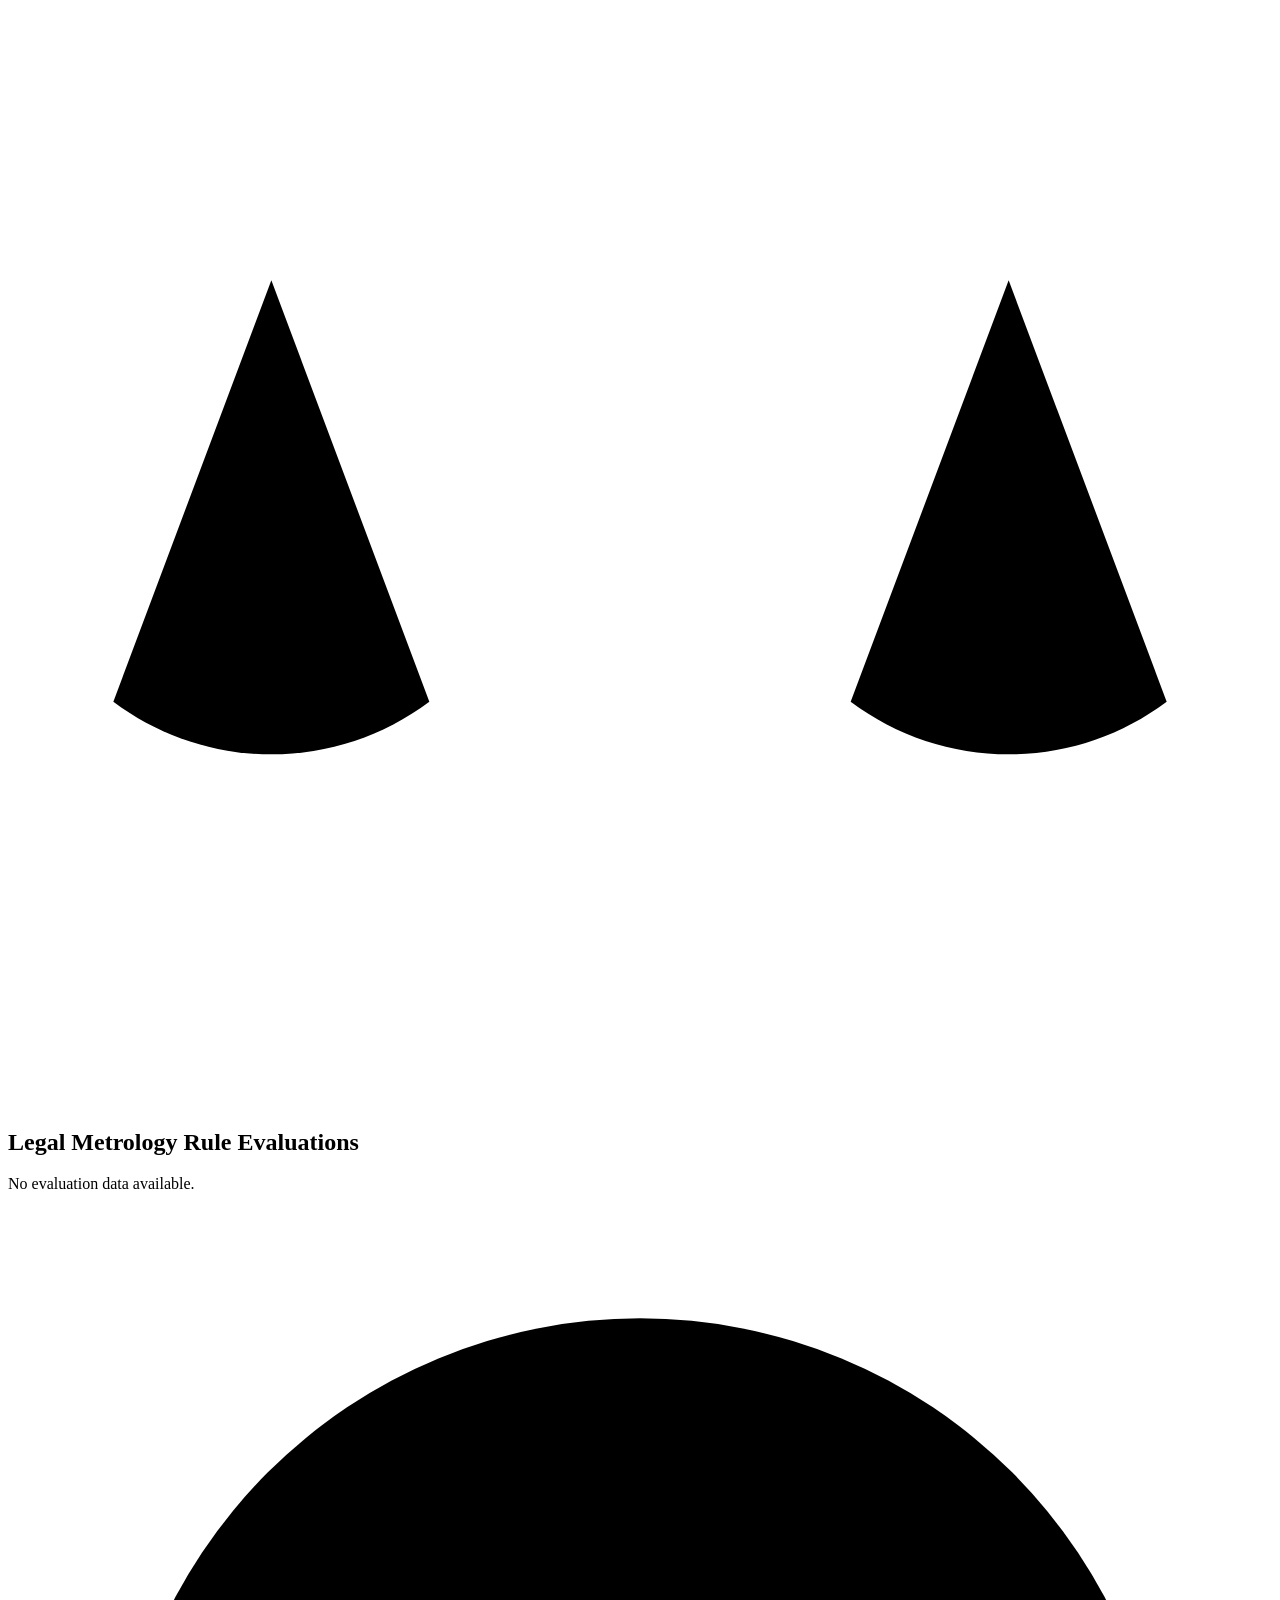
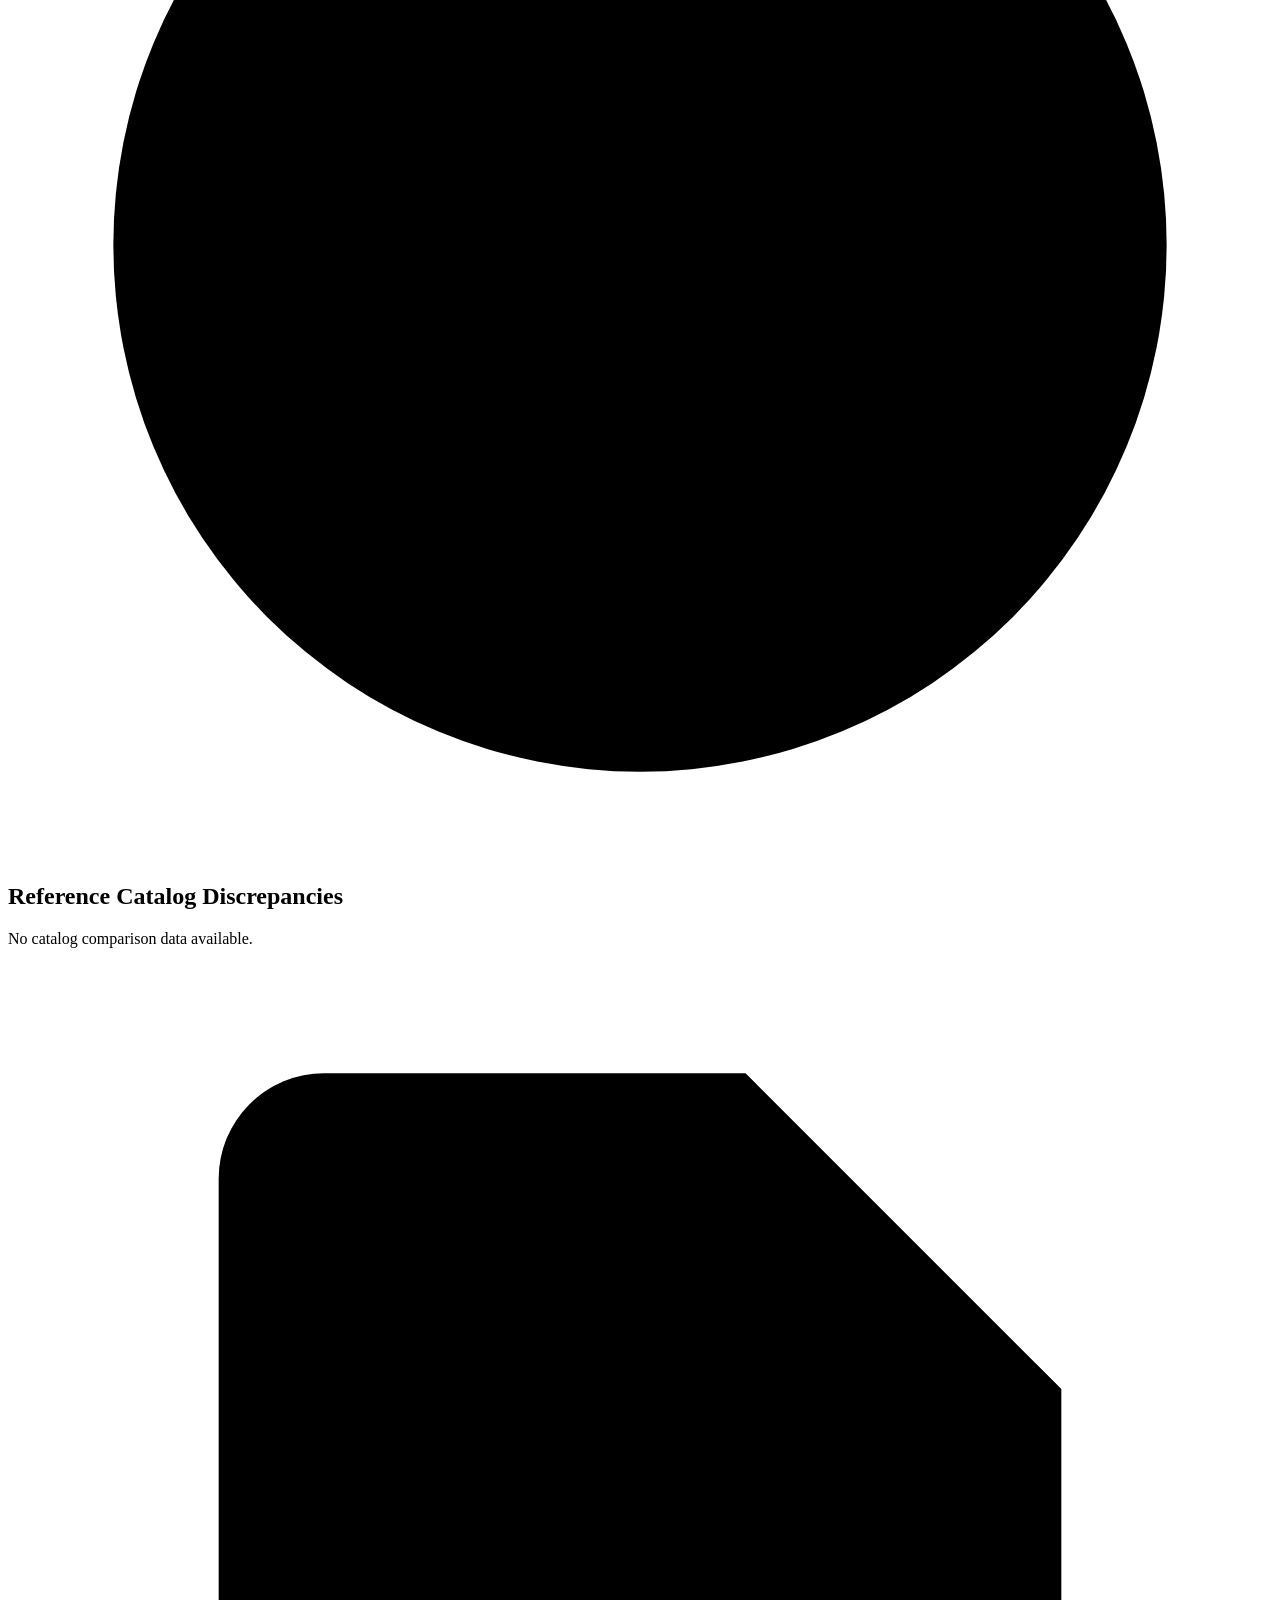
==== commit 82020637: "feat(ui): place PackSure brand on left and Government of India in middle of masthead" ====
--- a/frontend/index.html
+++ b/frontend/index.html
@@ -18,7 +18,7 @@
   <link rel="preconnect" href="https://fonts.googleapis.com" />
   <link rel="preconnect" href="https://fonts.gstatic.com" crossorigin />
   <link href="https://fonts.googleapis.com/css2?family=Plus+Jakarta+Sans:wght@400;500;600;700;800&family=Source+Serif+4:opsz,wght@8..60,500;8..60,700&display=swap" rel="stylesheet" />
-  <link rel="stylesheet" href="/static/styles.css?v=14" />
+  <link rel="stylesheet" href="/static/styles.css?v=15" />
 </head>
 <body>
   <!-- Sovereign State Emblem Watermark -->
@@ -59,15 +59,7 @@
     <!-- 2. Grand Sovereign Masthead Banner -->
     <div class="gov-masthead">
       <div class="gov-masthead-inner">
-        <div class="gov-masthead-brand">
-          <img src="/static/emblem.svg" alt="State Emblem of India" class="gov-emblem-seal" width="56" height="72" />
-          <div class="gov-masthead-titles">
-            <div class="gov-dept-hindi">उपभोक्ता मामले, खाद्य एवं सार्वजनिक वितरण मंत्रालय</div>
-            <div class="gov-dept-eng">MINISTRY OF CONSUMER AFFAIRS, FOOD &amp; PUBLIC DISTRIBUTION</div>
-            <div class="gov-div-title">राष्ट्रीय विधिक मापविज्ञान संवीक्षा एजेंसी &middot; National Compliance Agency</div>
-          </div>
-        </div>
-
+        <!-- 1. Left: PackSure Portal Brand & Identity -->
         <div class="gov-portal-identity">
           <a class="brand" href="#dashboard" data-page="dashboard" aria-label="PackSure Home">
             <div class="brand-mark">
@@ -85,6 +77,17 @@
           </a>
         </div>
 
+        <!-- 2. Middle: Government of India & Ministry Emblem -->
+        <div class="gov-masthead-brand">
+          <img src="/static/emblem.svg" alt="State Emblem of India" class="gov-emblem-seal" width="52" height="66" />
+          <div class="gov-masthead-titles">
+            <div class="gov-dept-hindi">उपभोक्ता मामले, खाद्य एवं सार्वजनिक वितरण मंत्रालय</div>
+            <div class="gov-dept-eng">MINISTRY OF CONSUMER AFFAIRS, FOOD &amp; PUBLIC DISTRIBUTION</div>
+            <div class="gov-div-title">भारत सरकार &middot; GOVERNMENT OF INDIA</div>
+          </div>
+        </div>
+
+        <!-- 3. Right: SIH 2026 Initiative, System Health & Corner Profile Icon -->
         <div class="gov-masthead-actions">
           <div class="sih-initiative-badge" title="Smart India Hackathon 2026 National Initiative">
             <span class="sih-tag">SIH 2026</span>
@@ -1264,6 +1267,6 @@
   </div>
 
   <div class="toast" id="toast"></div>
-  <script src="/static/app.js?v=14"></script>
+  <script src="/static/app.js?v=15"></script>
 </body>
 </html>
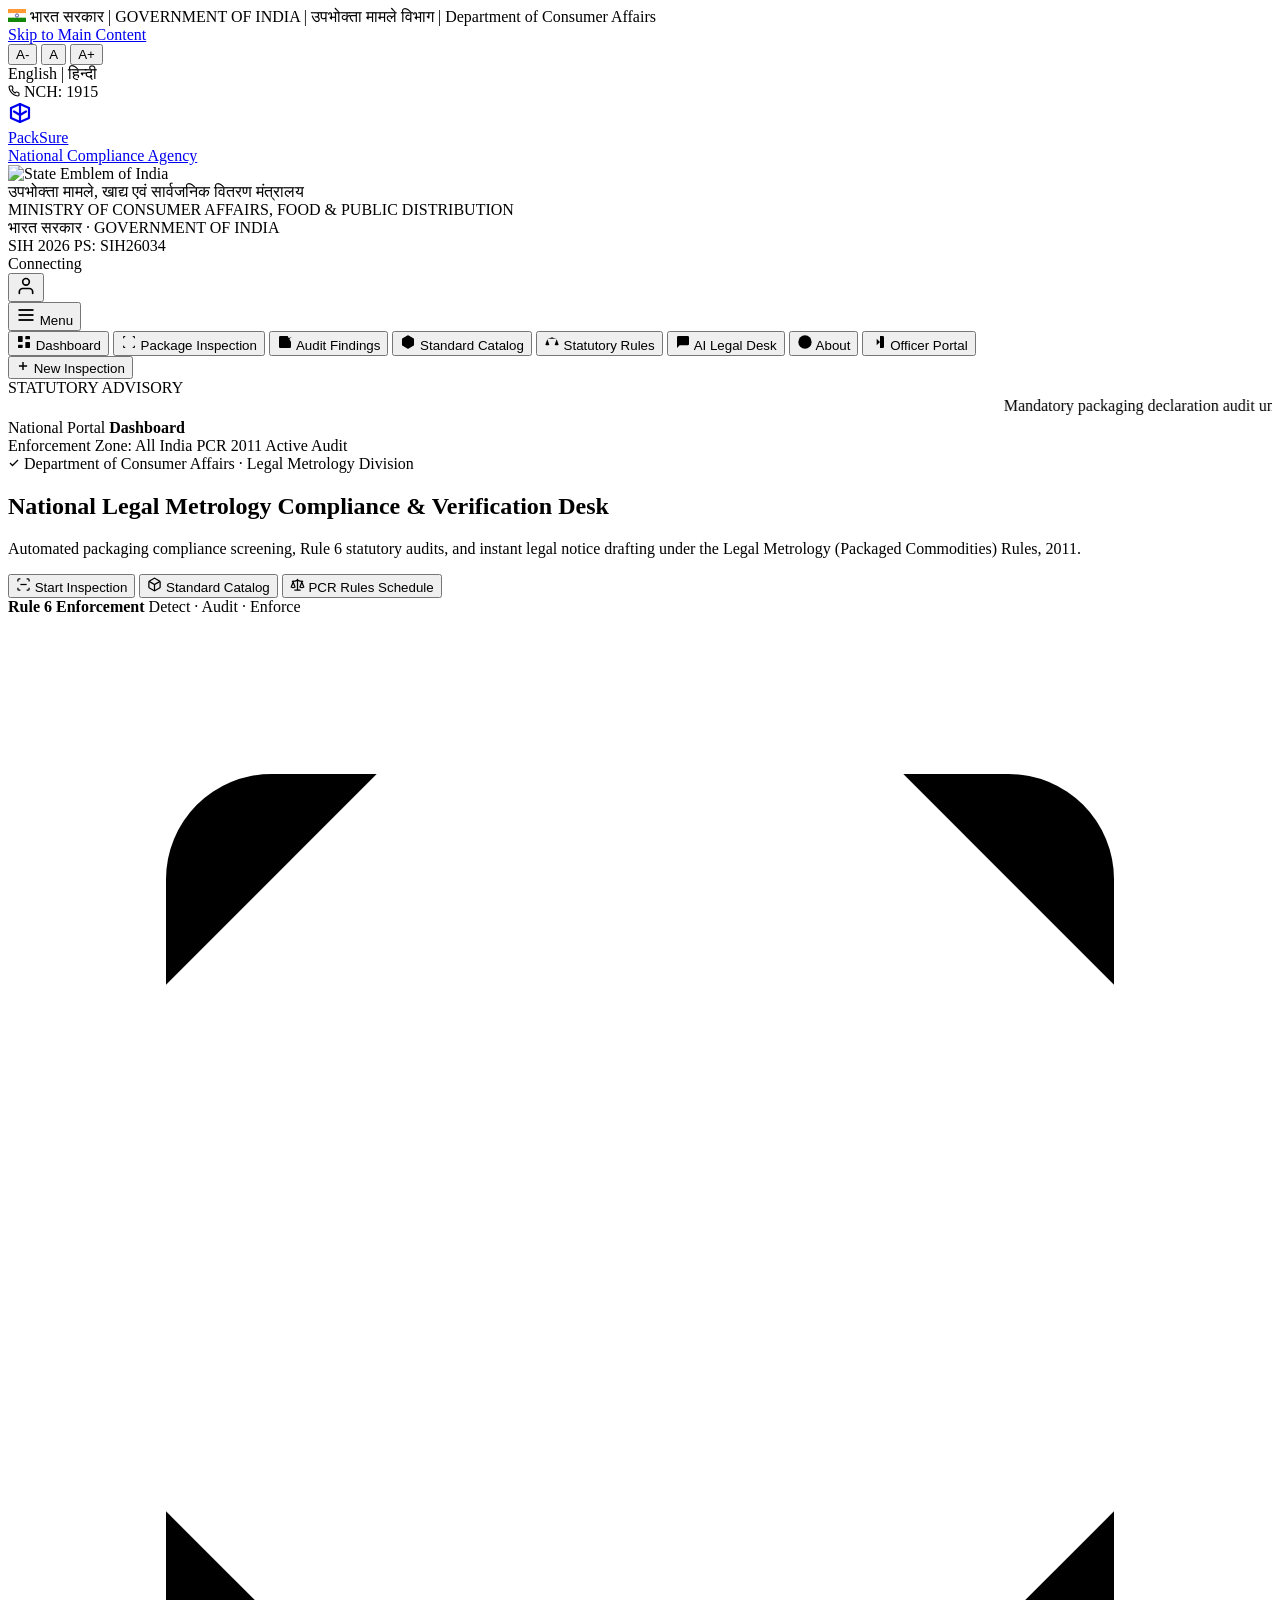
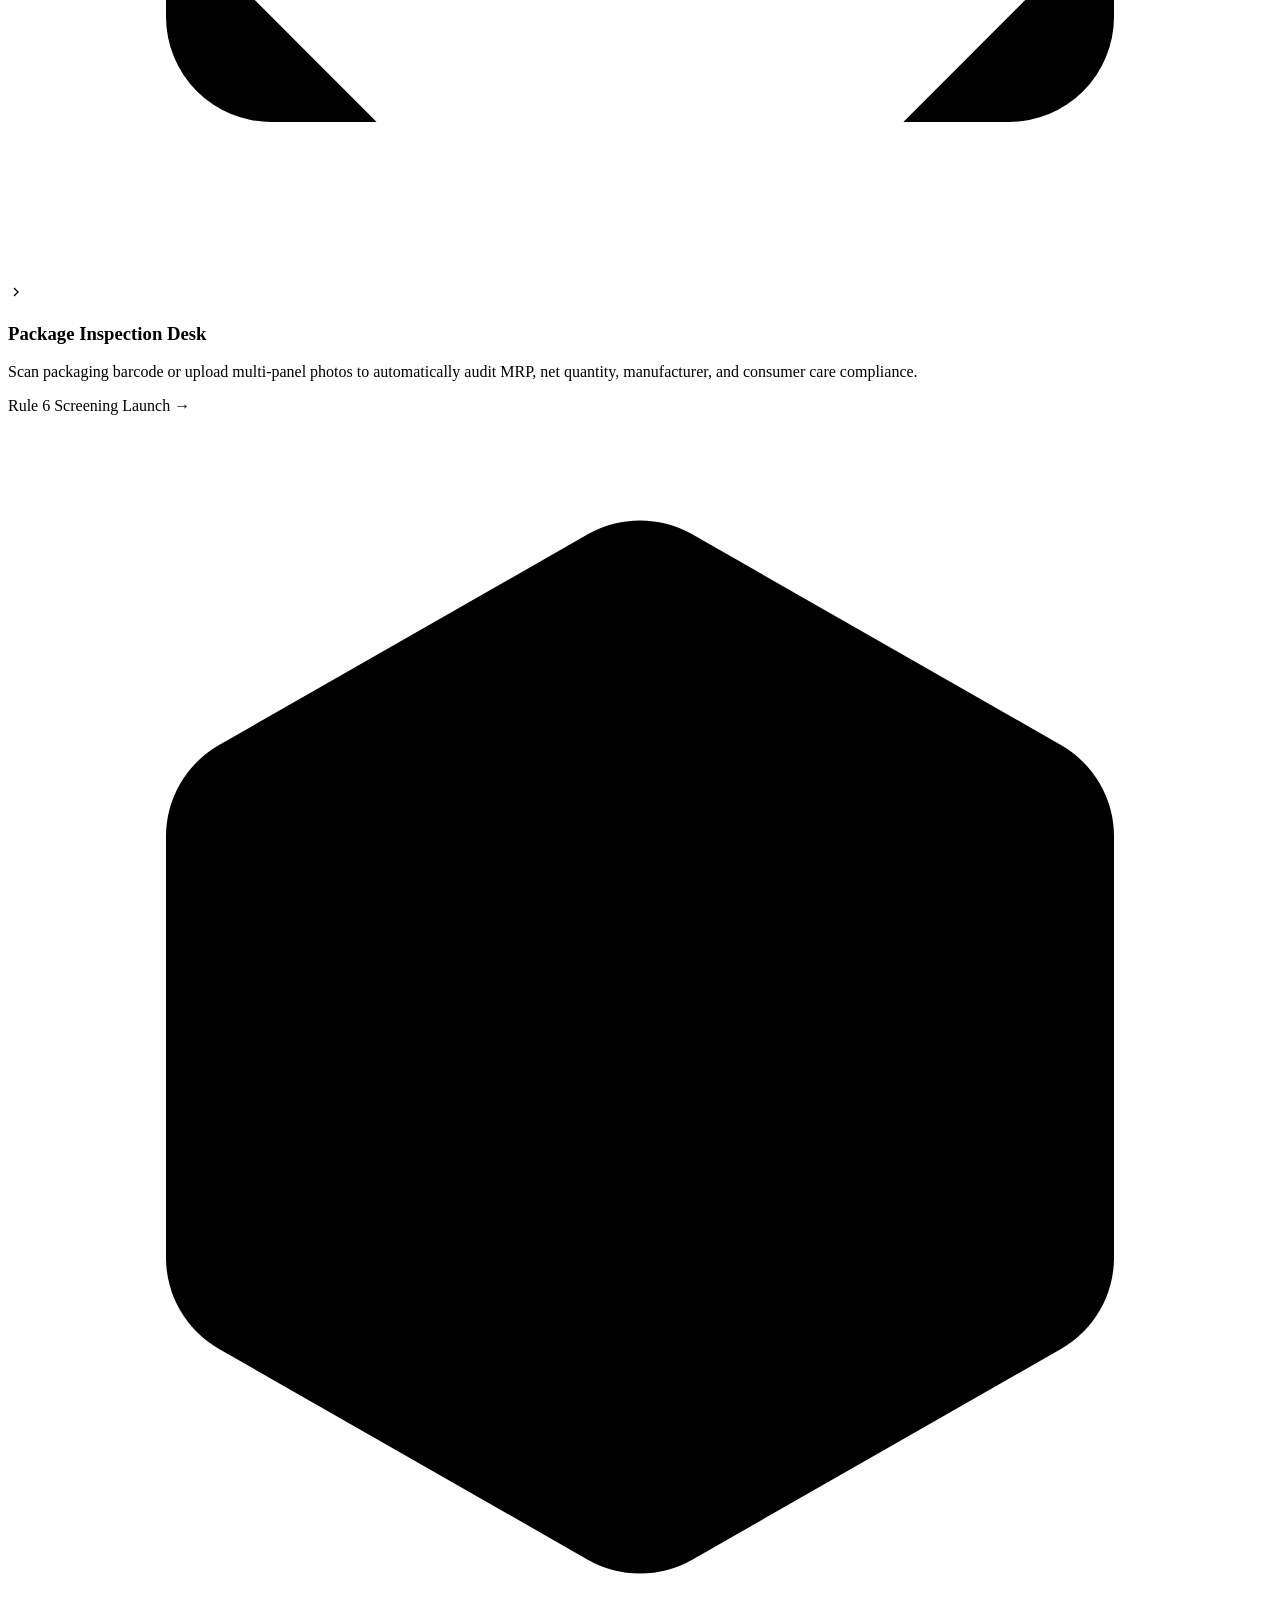
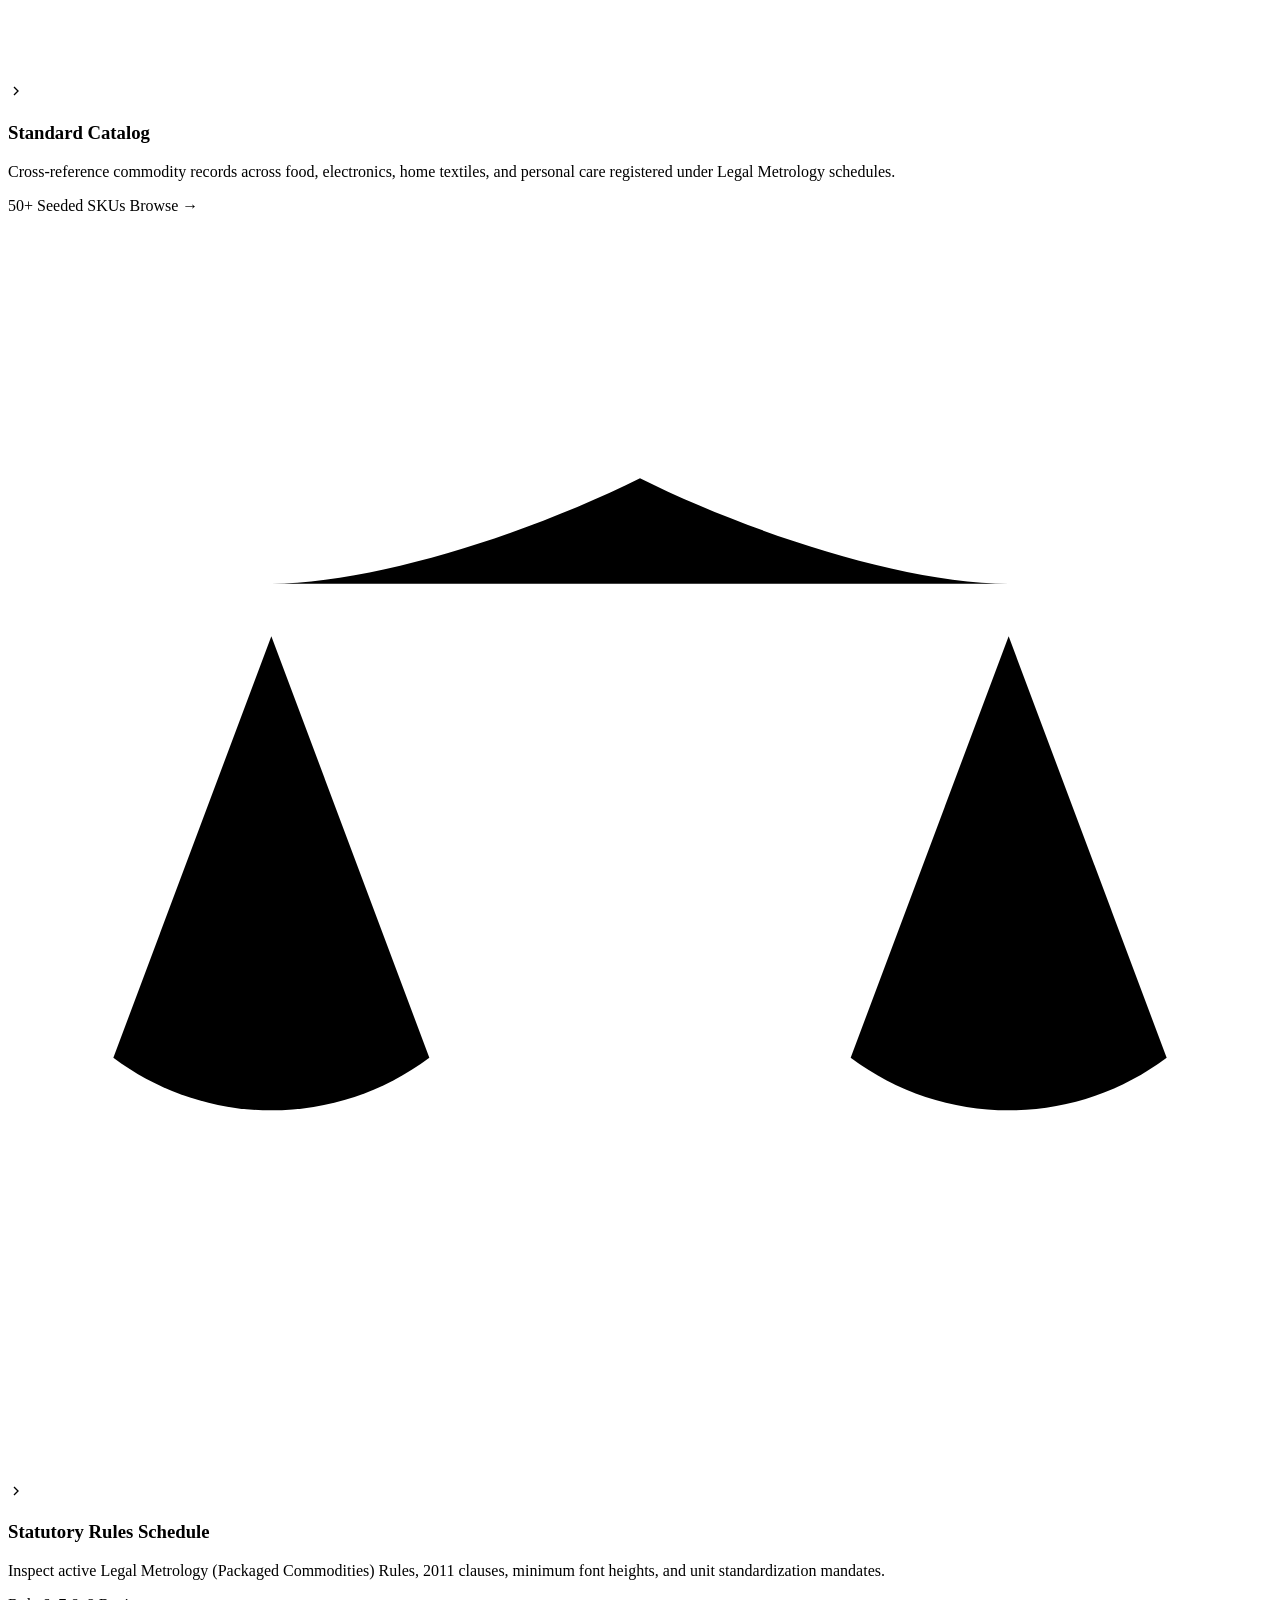
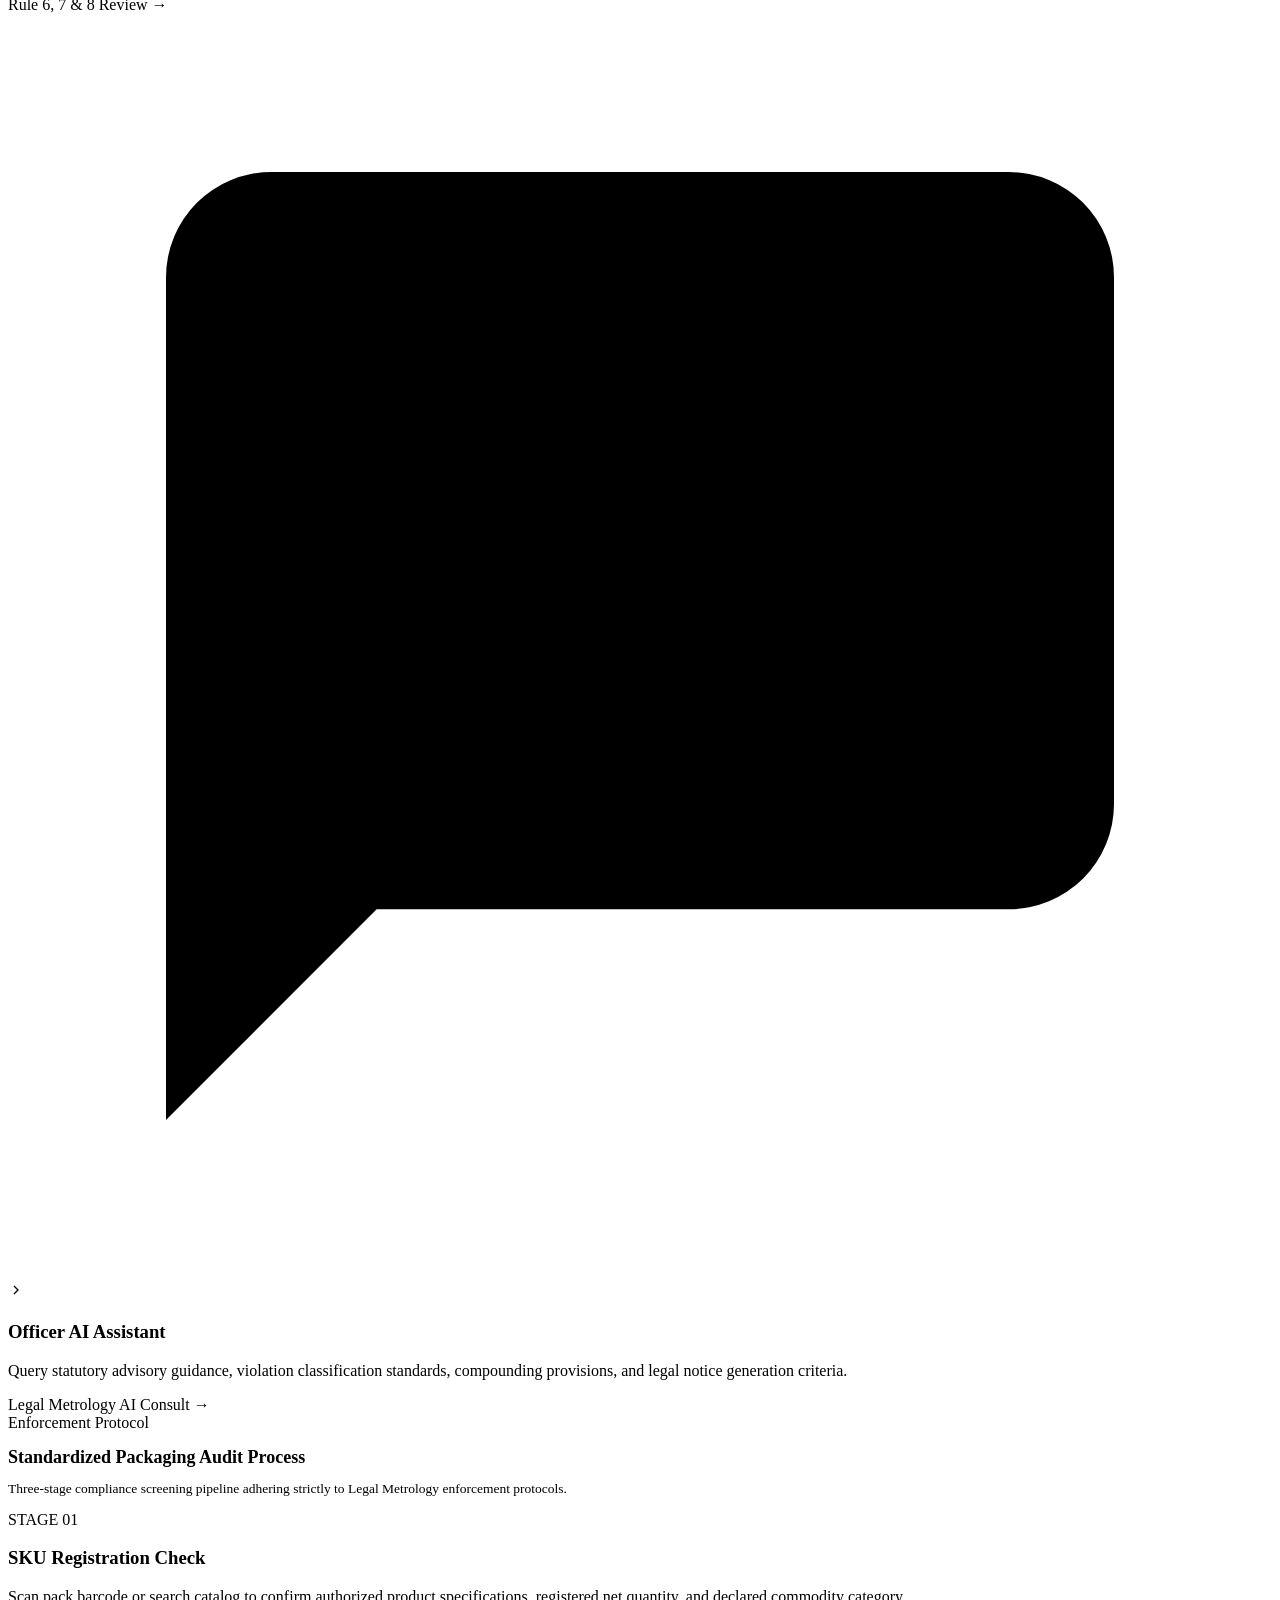
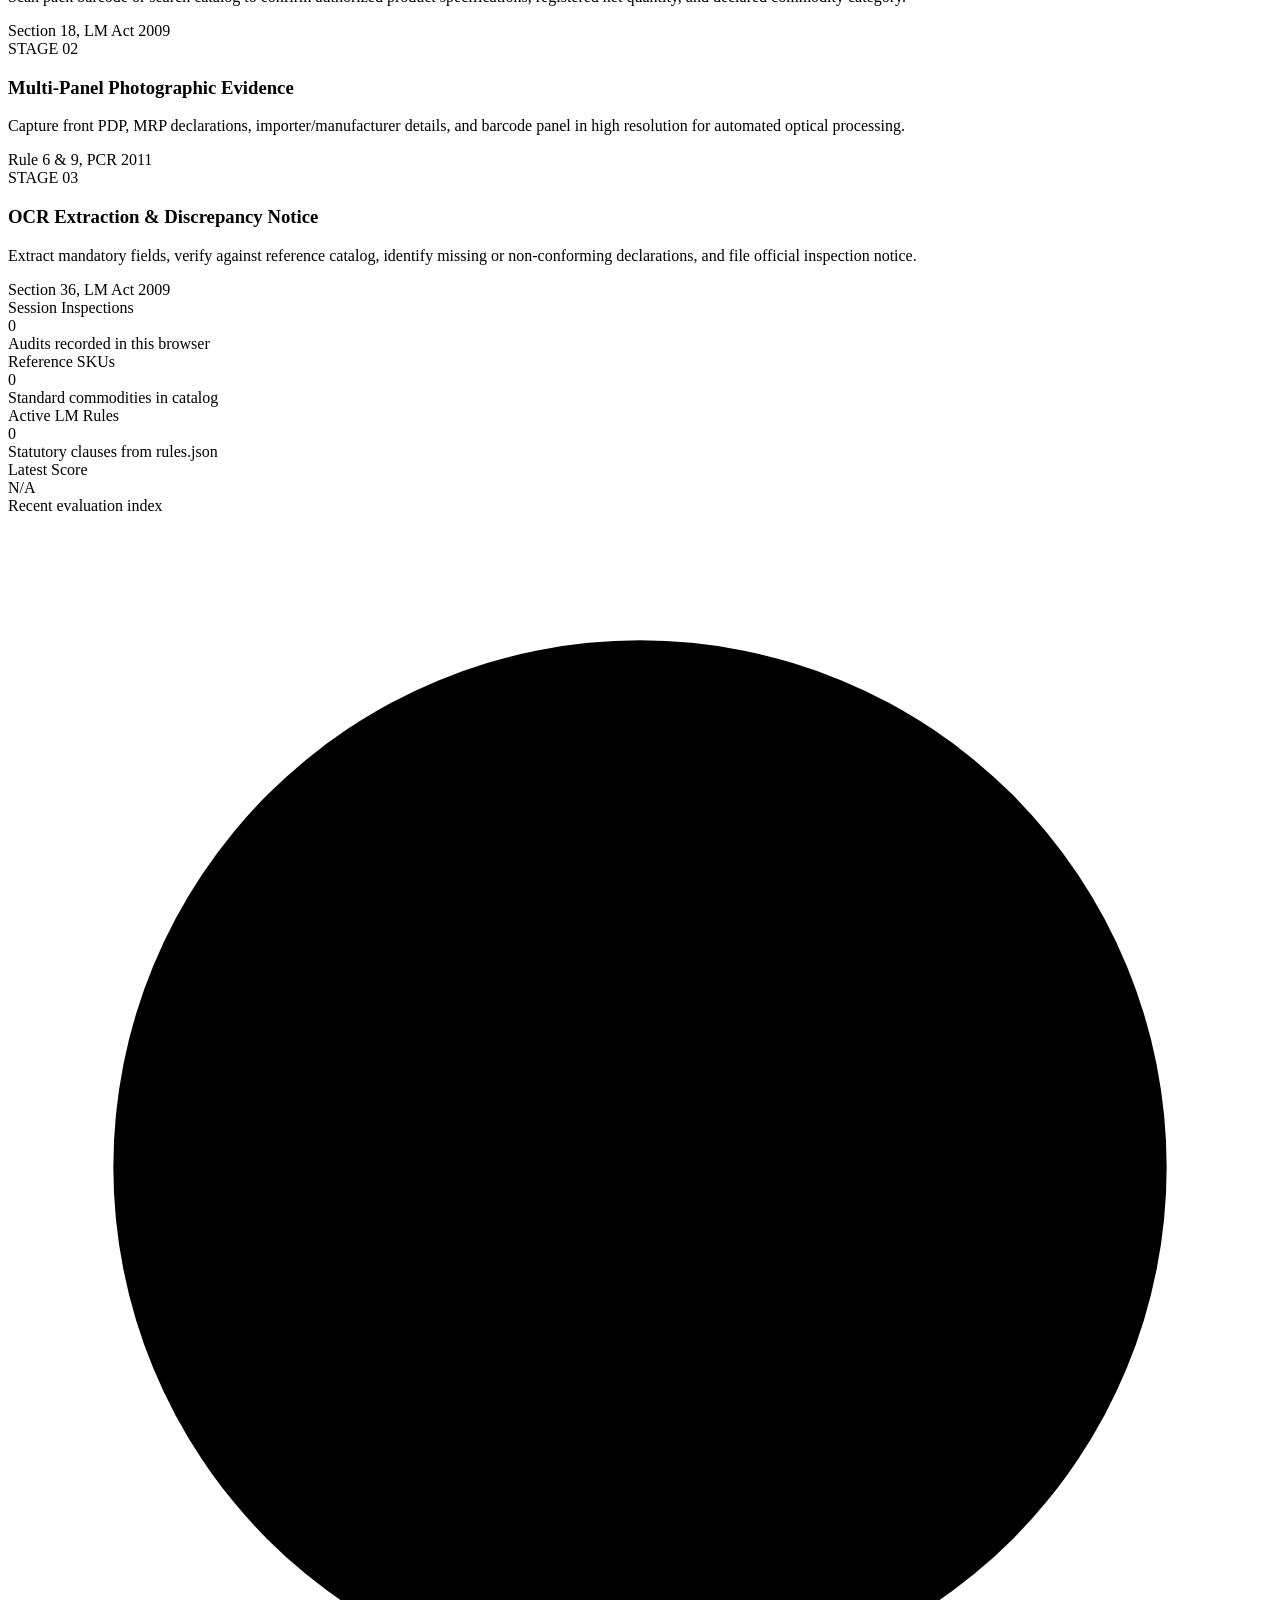
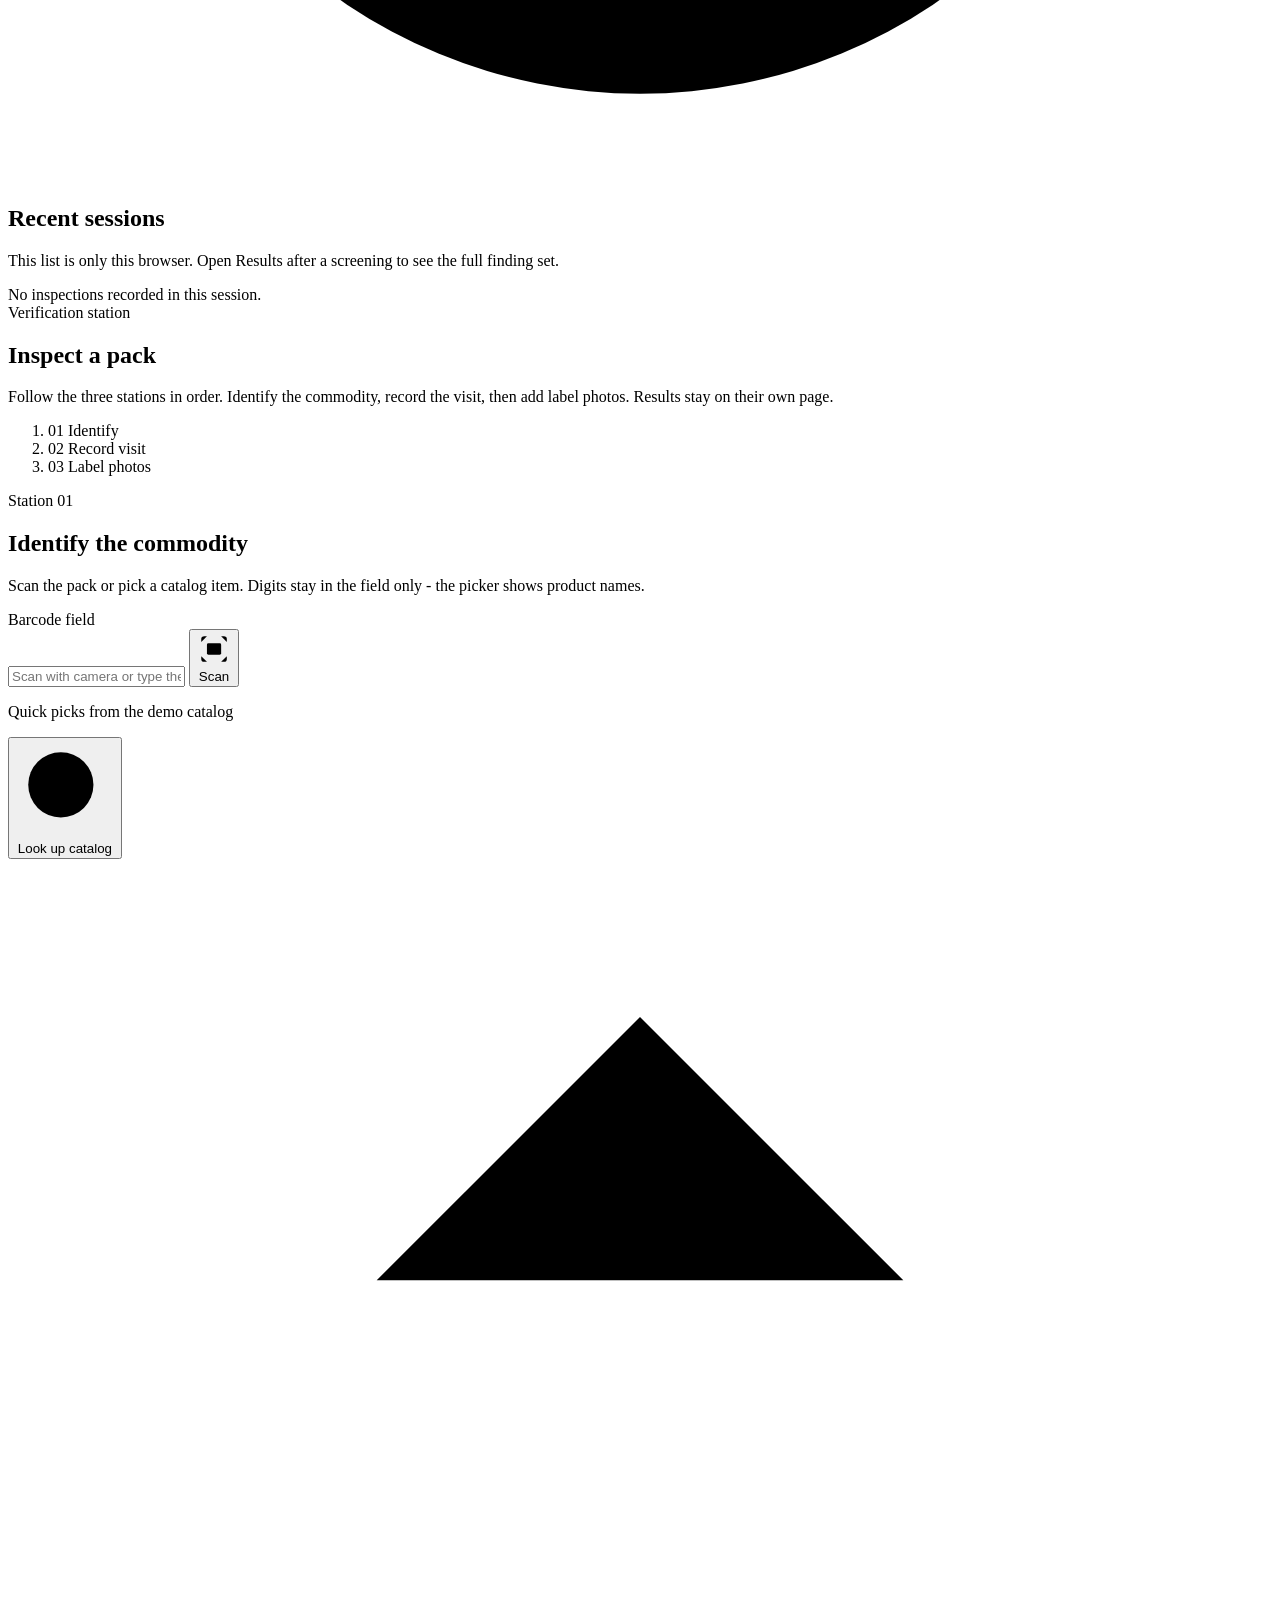
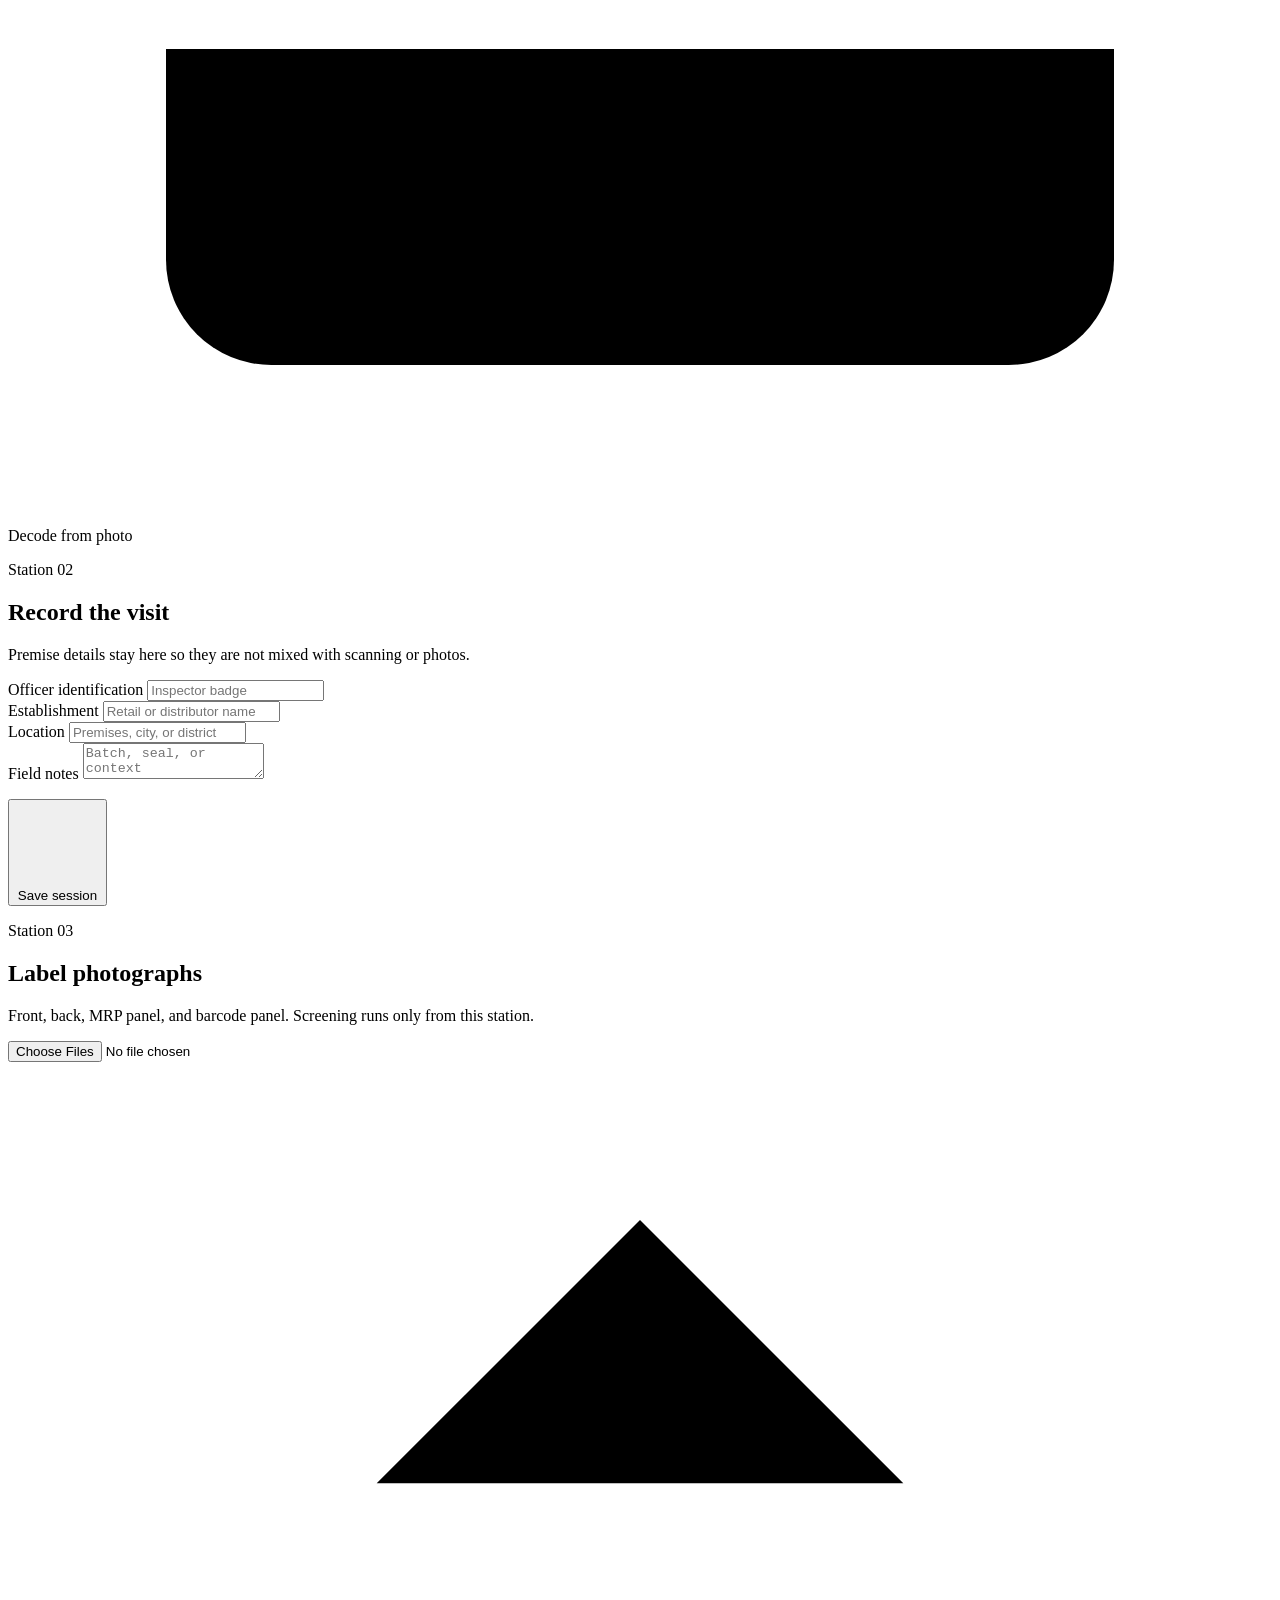
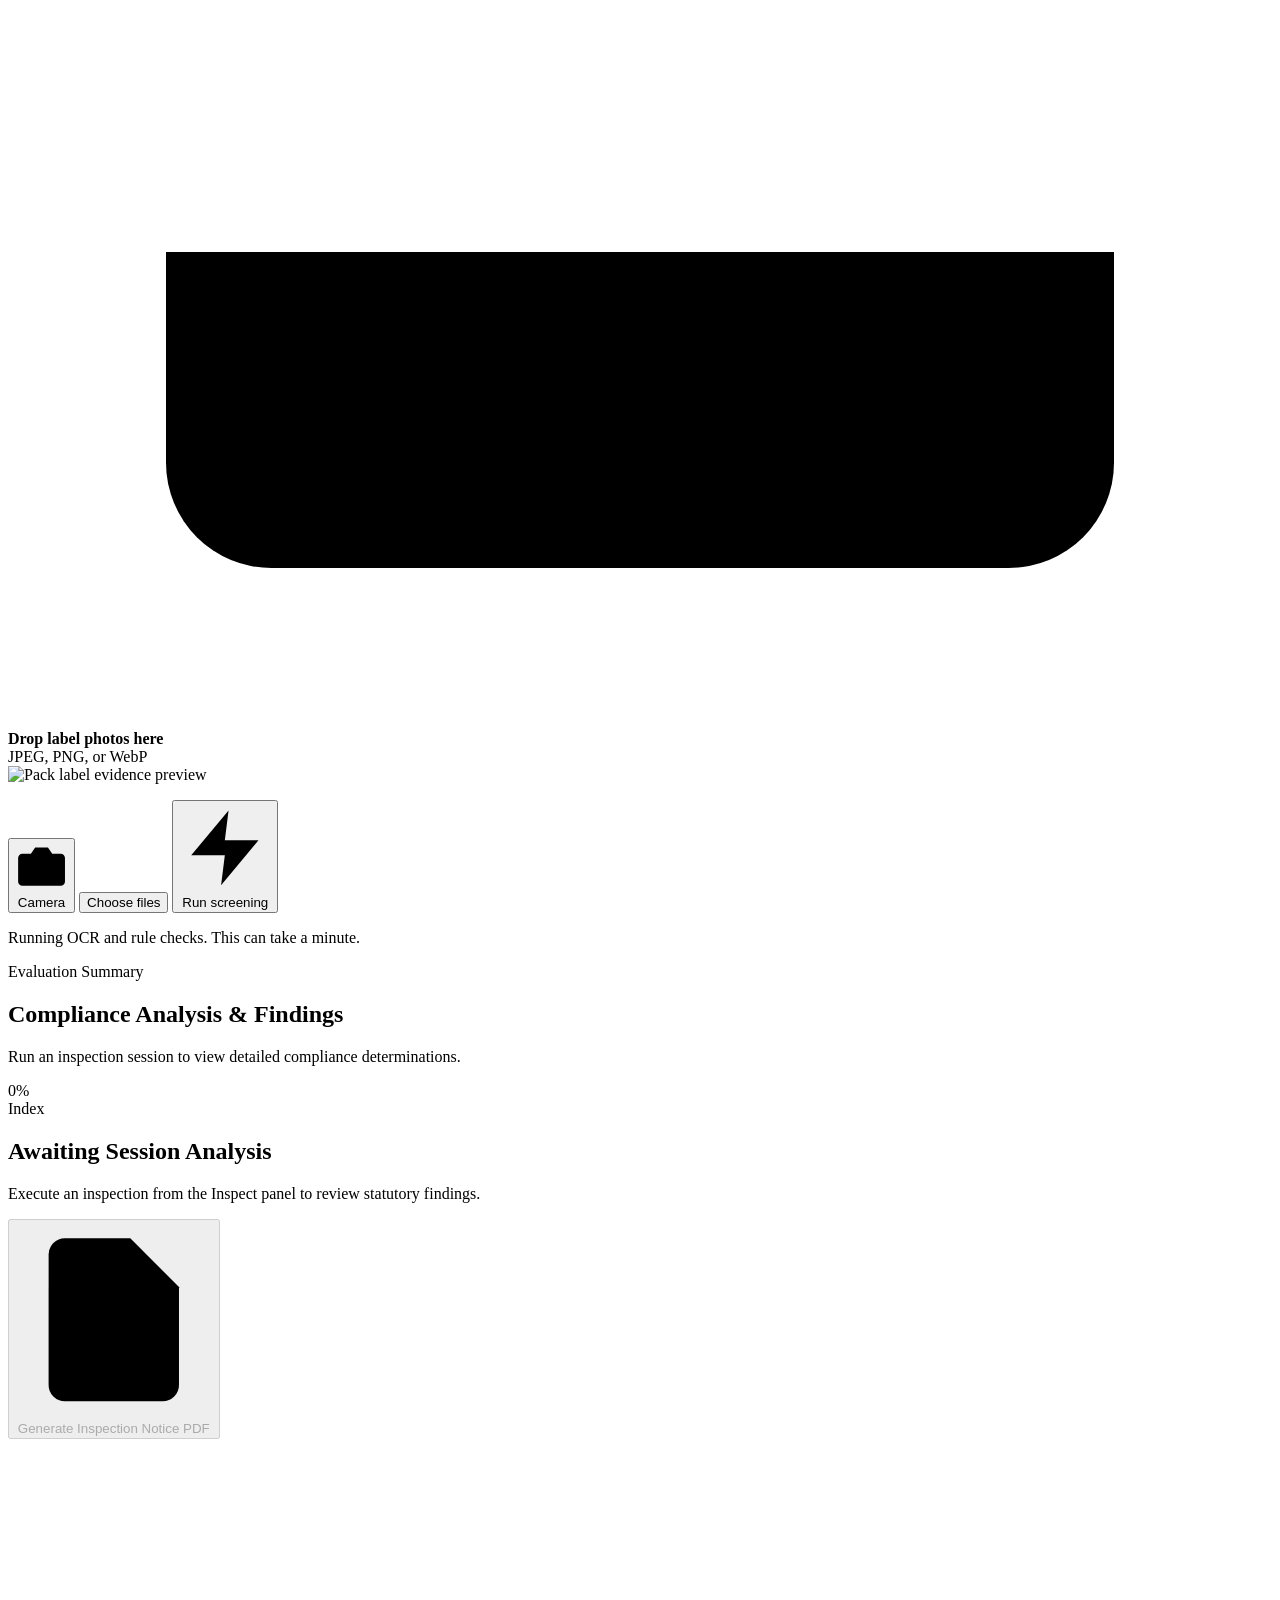
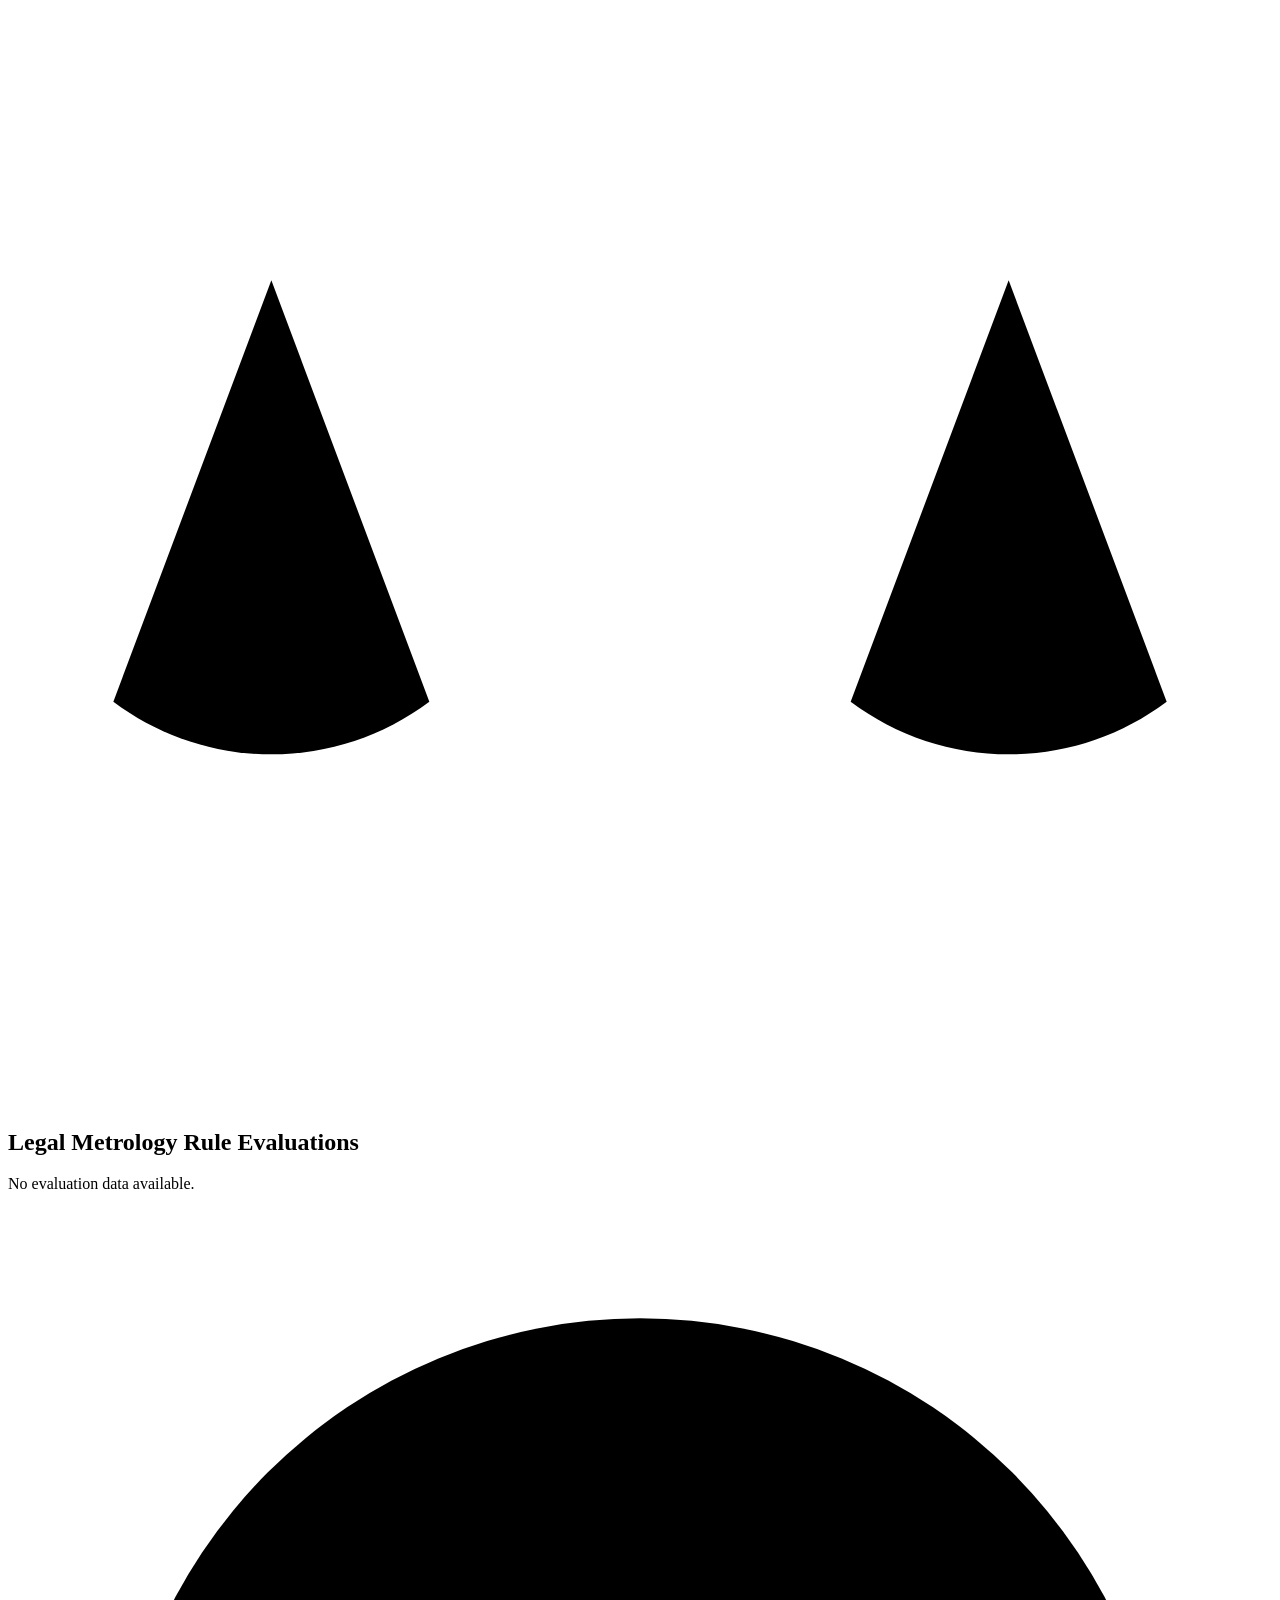
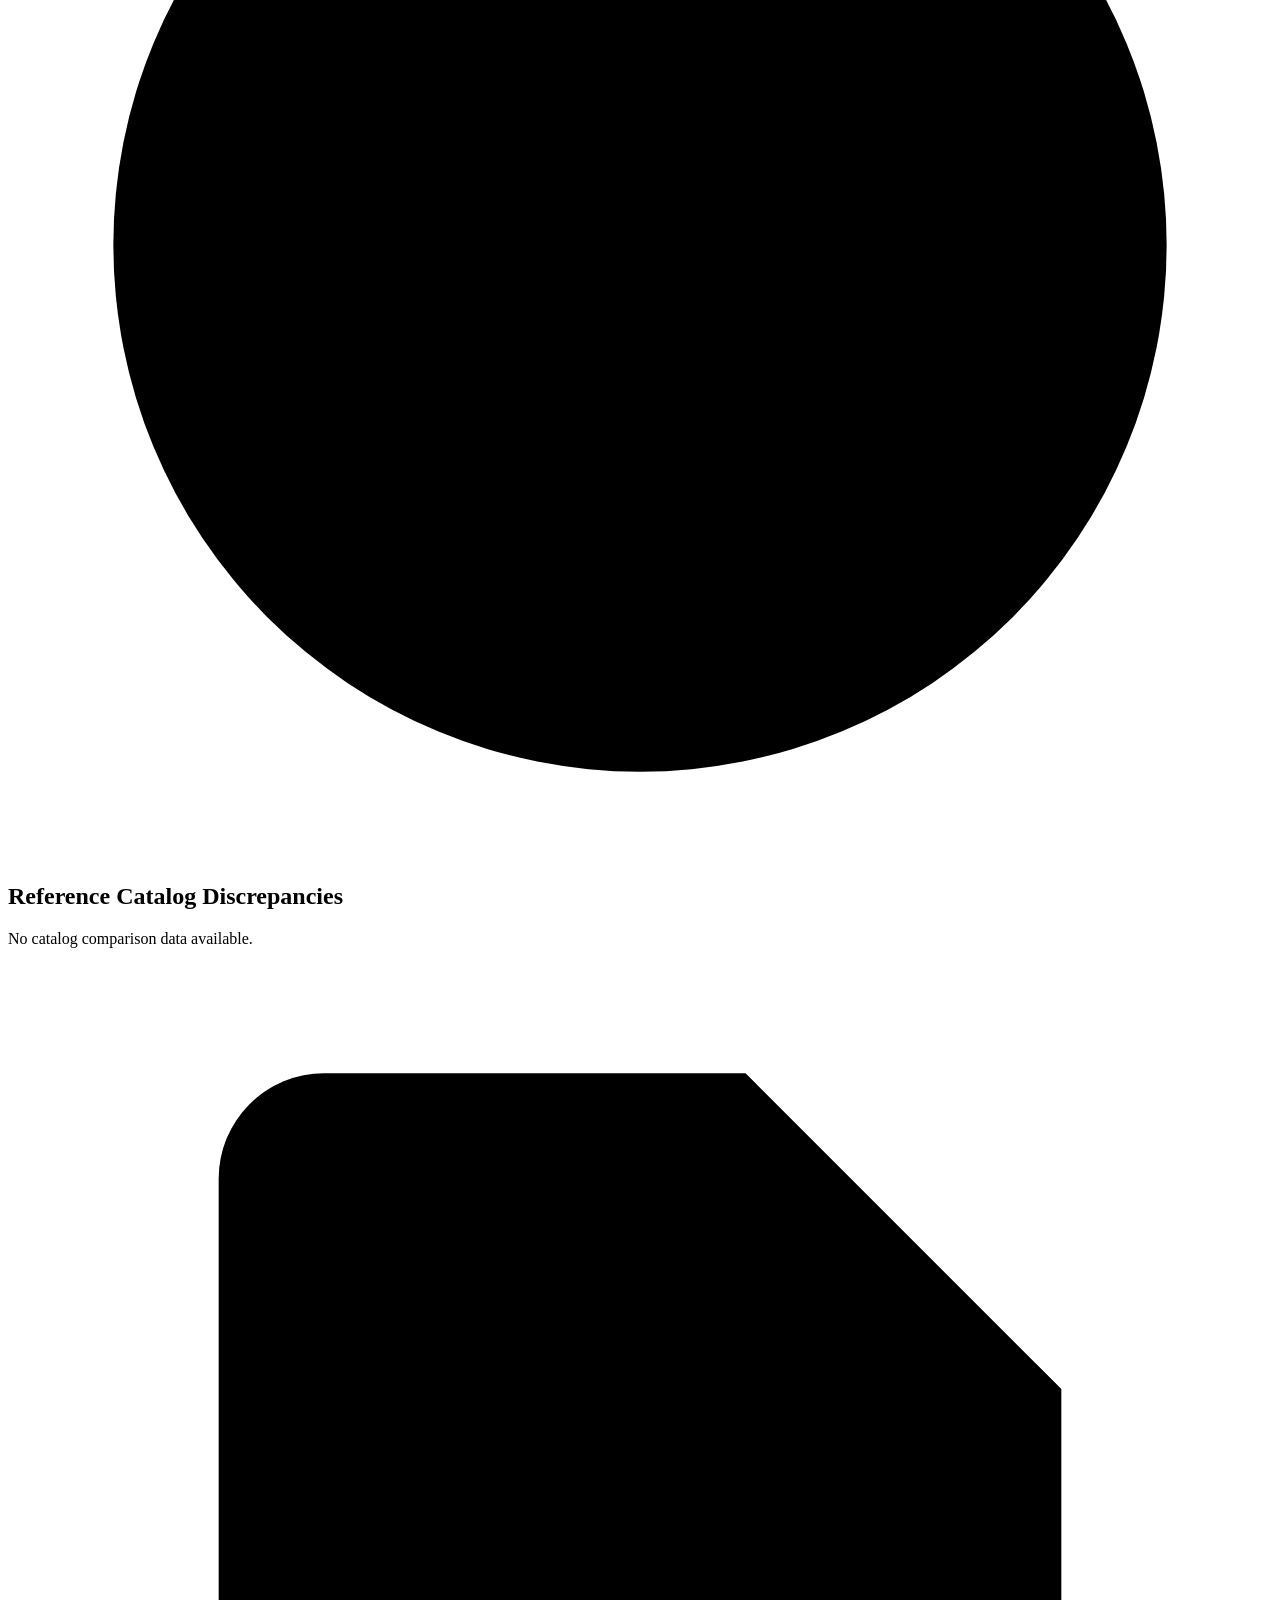
==== commit a27ecbbc: "feat(ui): center primary navigation bar items in the middle" ====
--- a/frontend/index.html
+++ b/frontend/index.html
@@ -18,7 +18,7 @@
   <link rel="preconnect" href="https://fonts.googleapis.com" />
   <link rel="preconnect" href="https://fonts.gstatic.com" crossorigin />
   <link href="https://fonts.googleapis.com/css2?family=Plus+Jakarta+Sans:wght@400;500;600;700;800&family=Source+Serif+4:opsz,wght@8..60,500;8..60,700&display=swap" rel="stylesheet" />
-  <link rel="stylesheet" href="/static/styles.css?v=15" />
+  <link rel="stylesheet" href="/static/styles.css?v=16" />
 </head>
 <body>
   <!-- Sovereign State Emblem Watermark -->
@@ -114,10 +114,12 @@
     <!-- 3. Primary Full-Width Government Navigation Bar (MahaDBT Style) -->
     <nav class="gov-navbar" aria-label="Primary Portal Navigation">
       <div class="gov-navbar-inner">
-        <button class="nav-toggle" id="navToggle" type="button" aria-label="Toggle Navigation Menu" aria-expanded="false">
-          <svg viewBox="0 0 24 24" width="20" height="20" fill="none" stroke="currentColor" stroke-width="2.2"><line x1="3" y1="12" x2="21" y2="12"></line><line x1="3" y1="6" x2="21" y2="6"></line><line x1="3" y1="18" x2="21" y2="18"></line></svg>
-          <span>Menu</span>
-        </button>
+        <div class="gov-navbar-left">
+          <button class="nav-toggle" id="navToggle" type="button" aria-label="Toggle Navigation Menu" aria-expanded="false">
+            <svg viewBox="0 0 24 24" width="20" height="20" fill="none" stroke="currentColor" stroke-width="2.2"><line x1="3" y1="12" x2="21" y2="12"></line><line x1="3" y1="6" x2="21" y2="6"></line><line x1="3" y1="18" x2="21" y2="18"></line></svg>
+            <span>Menu</span>
+          </button>
+        </div>
 
         <div class="gov-nav-links" id="mainNav">
           <button class="gov-nav-item active" data-page="dashboard">
@@ -1267,6 +1269,6 @@
   </div>
 
   <div class="toast" id="toast"></div>
-  <script src="/static/app.js?v=15"></script>
+  <script src="/static/app.js?v=16"></script>
 </body>
 </html>
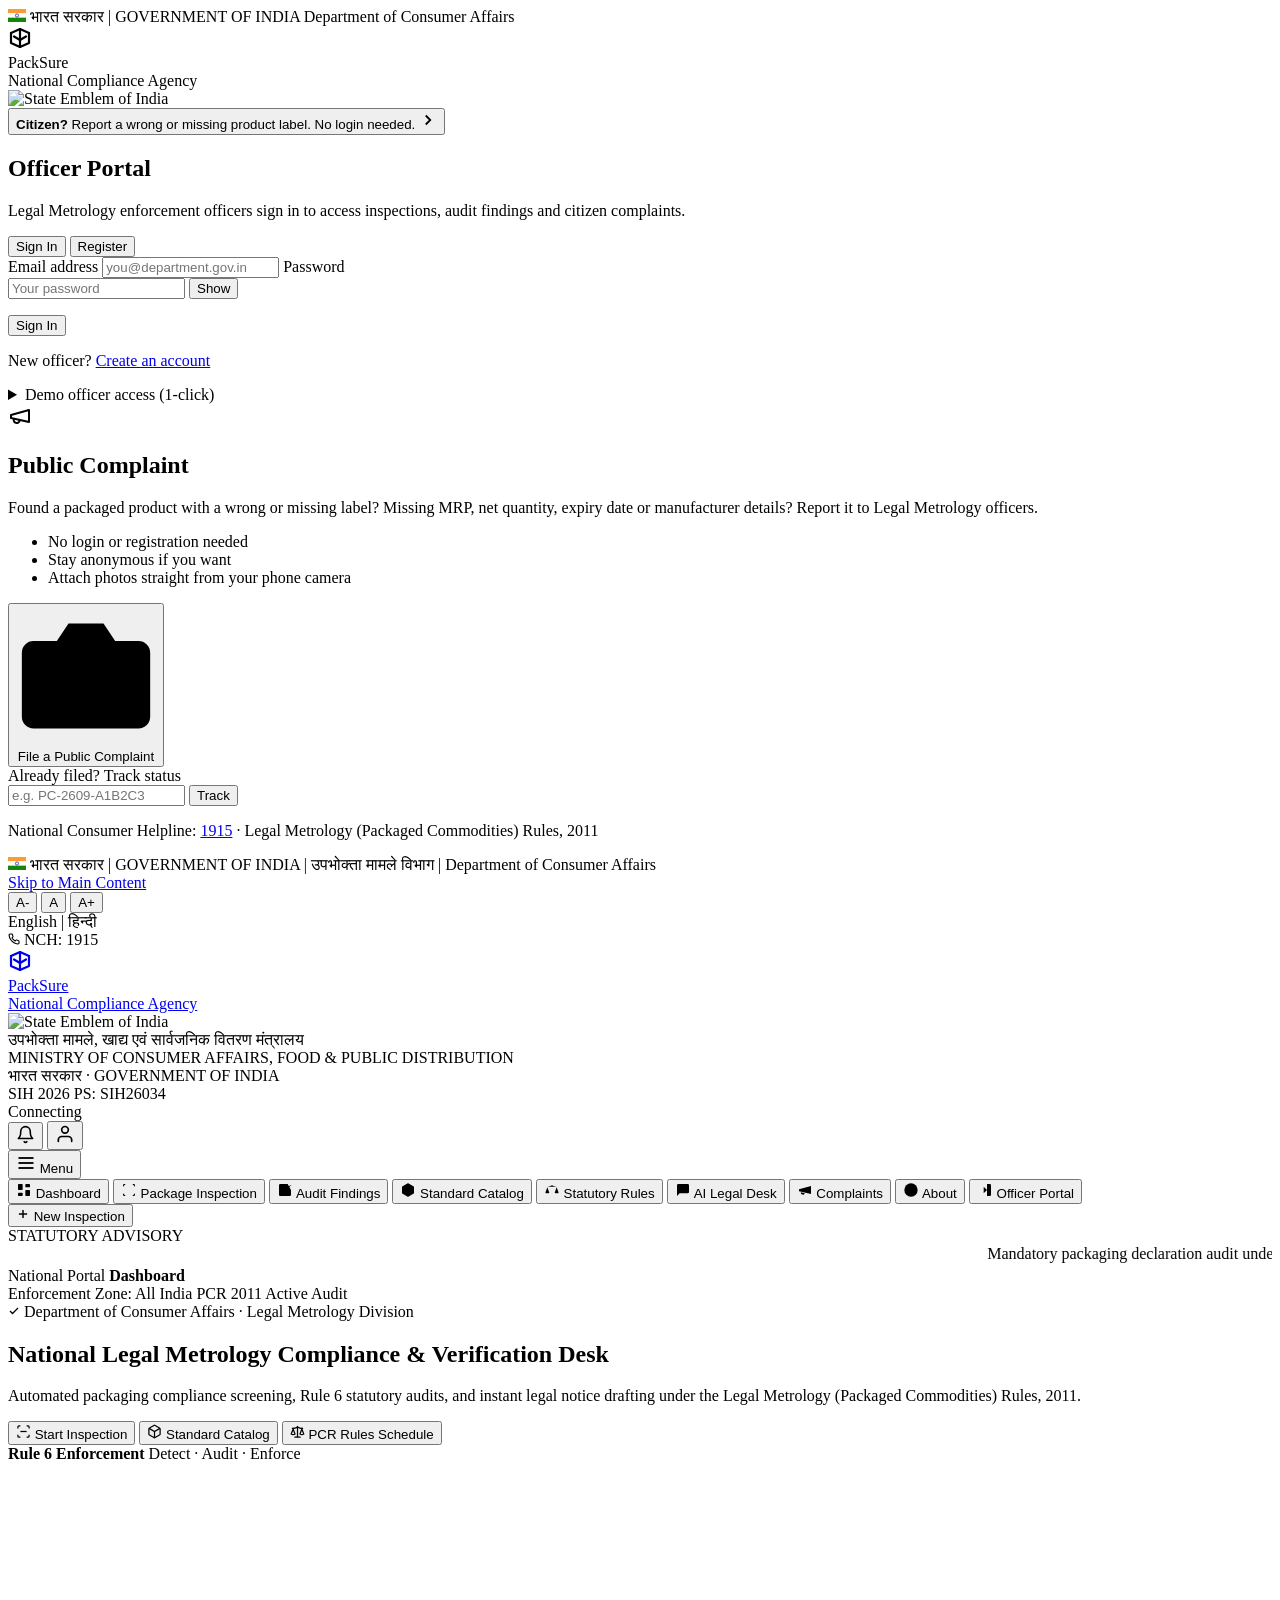
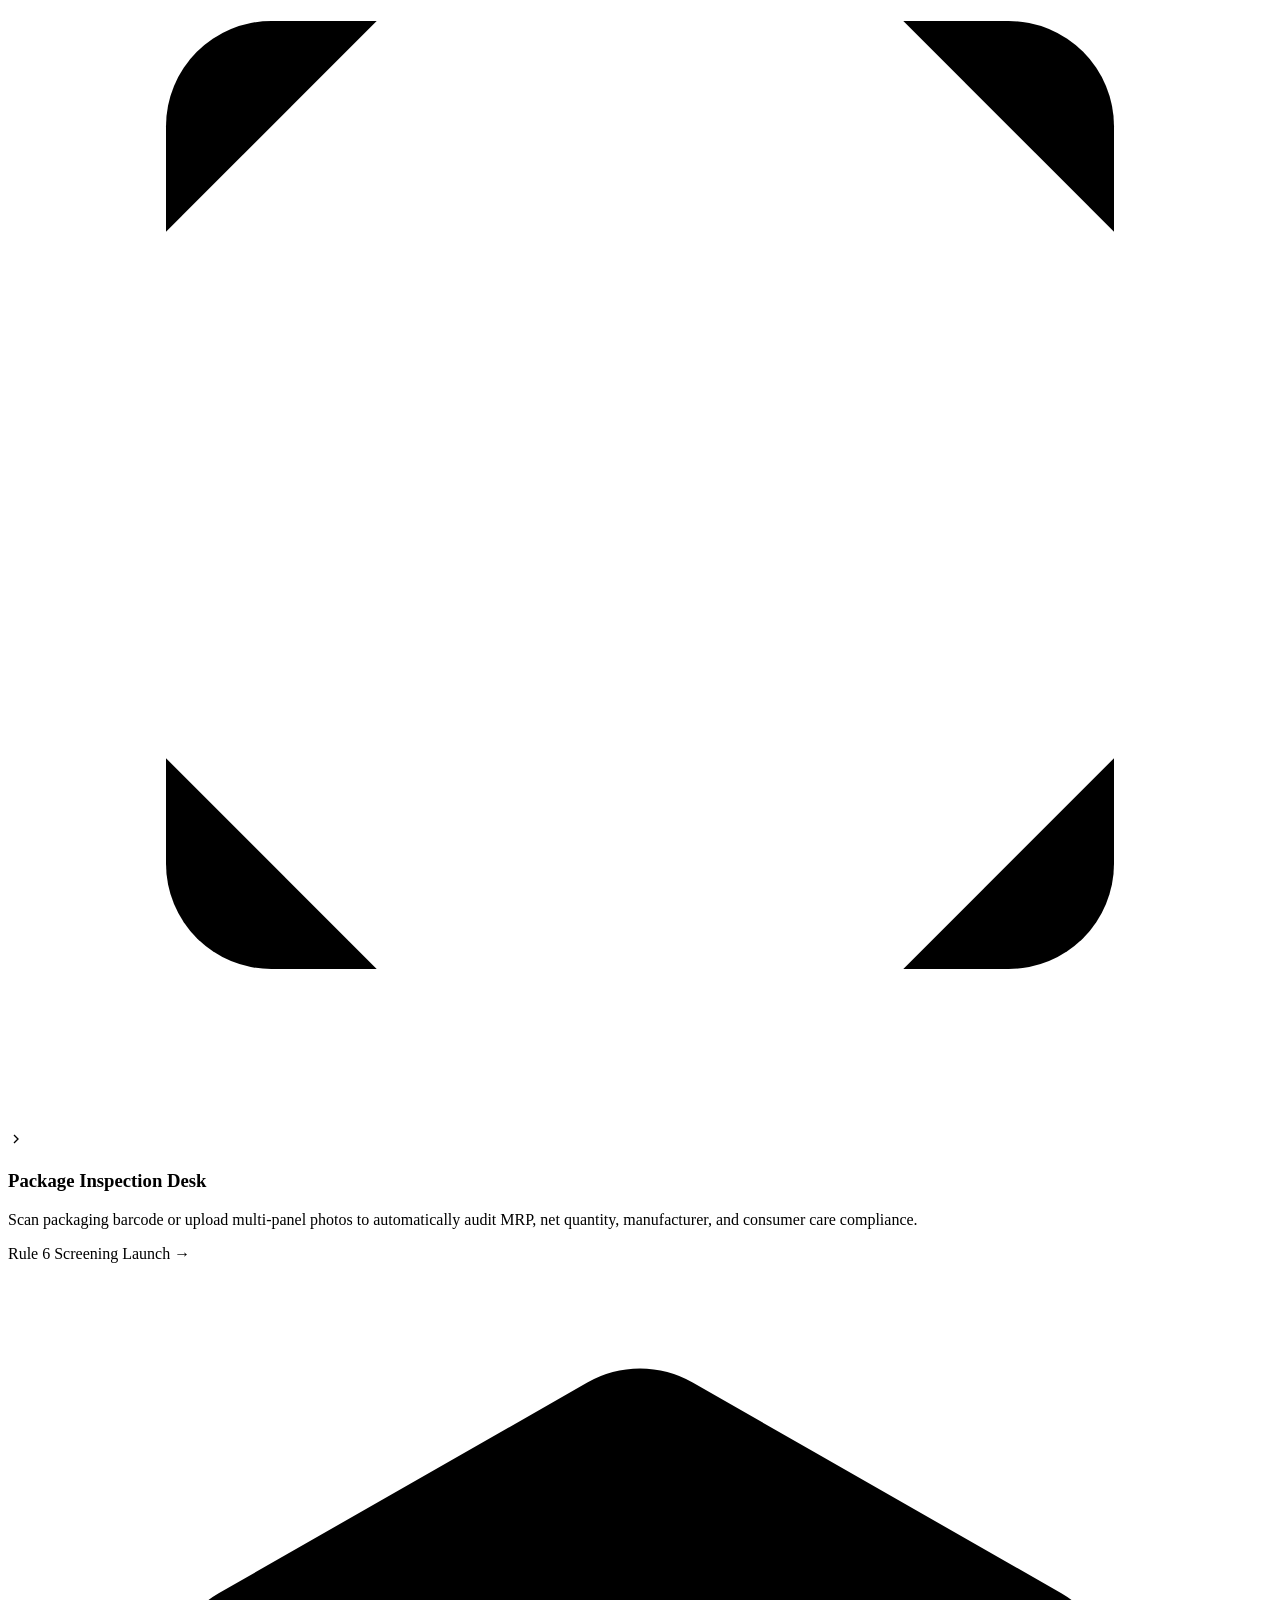
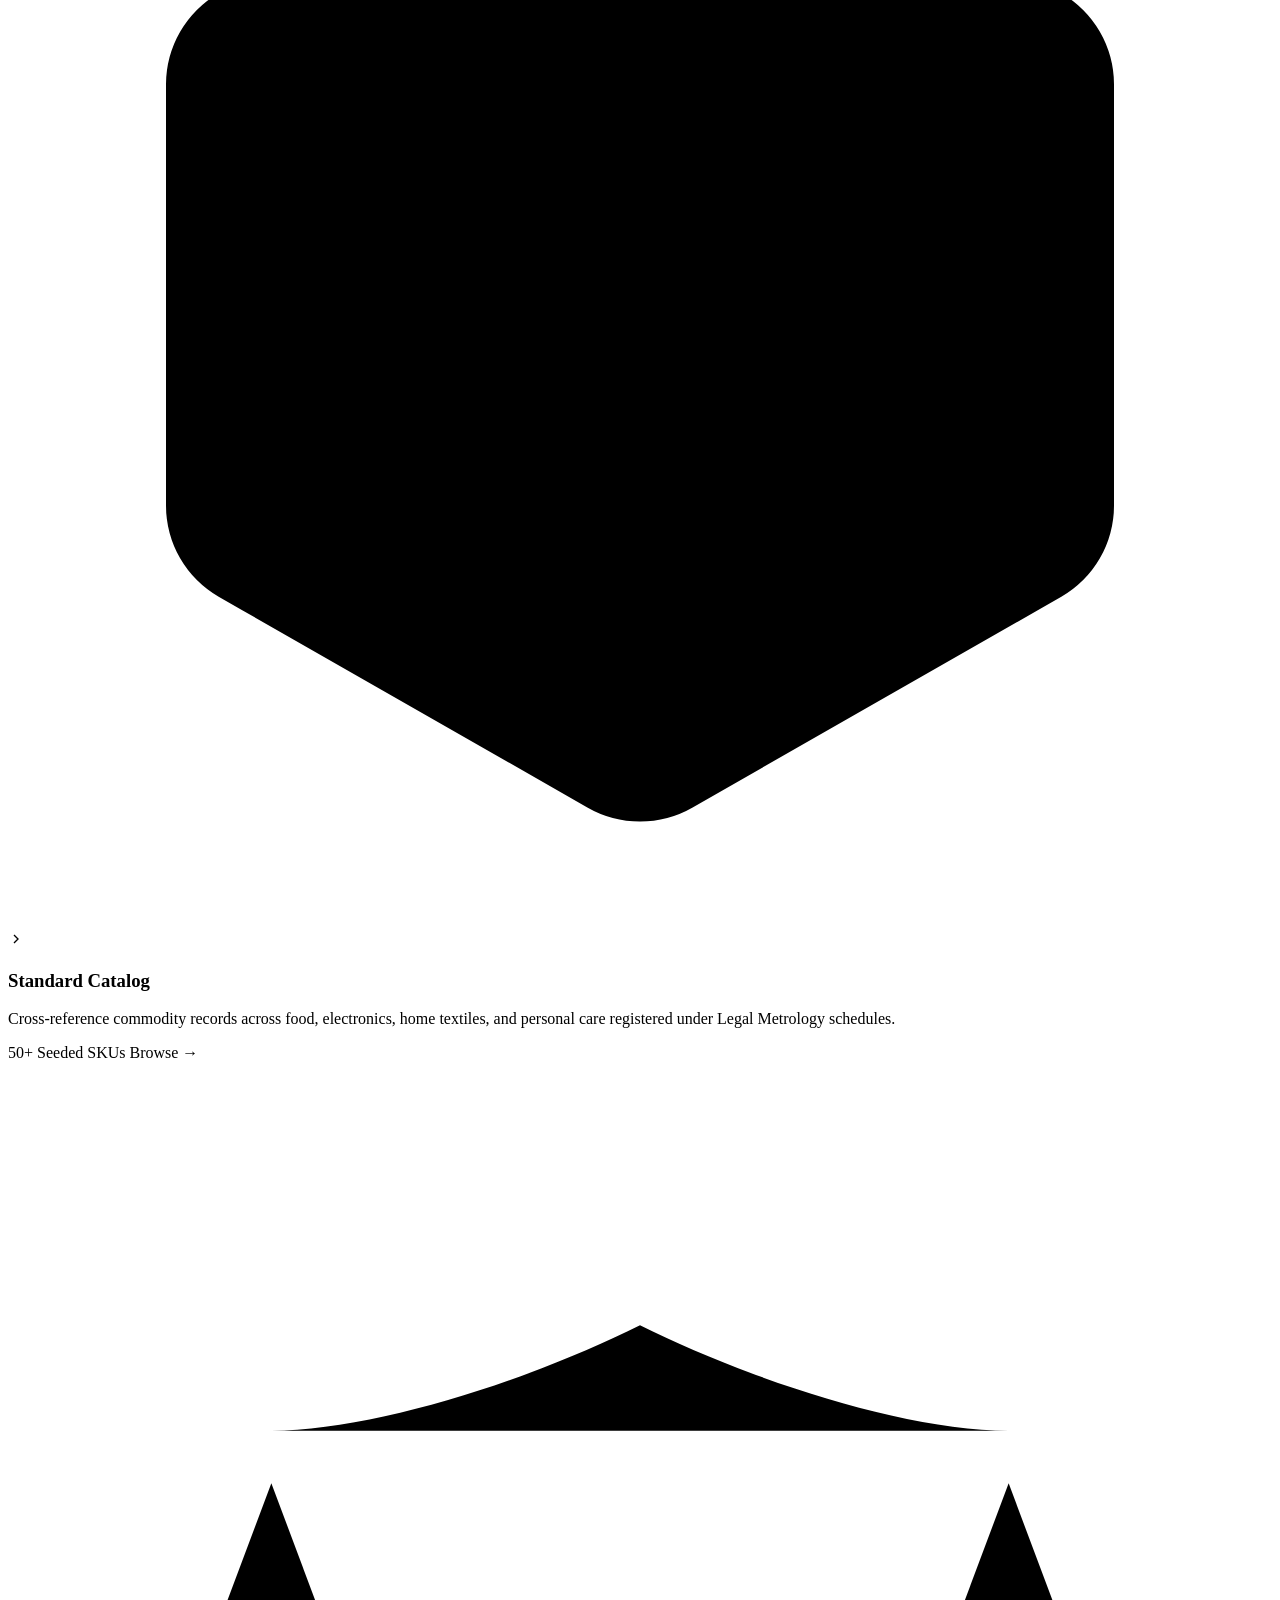
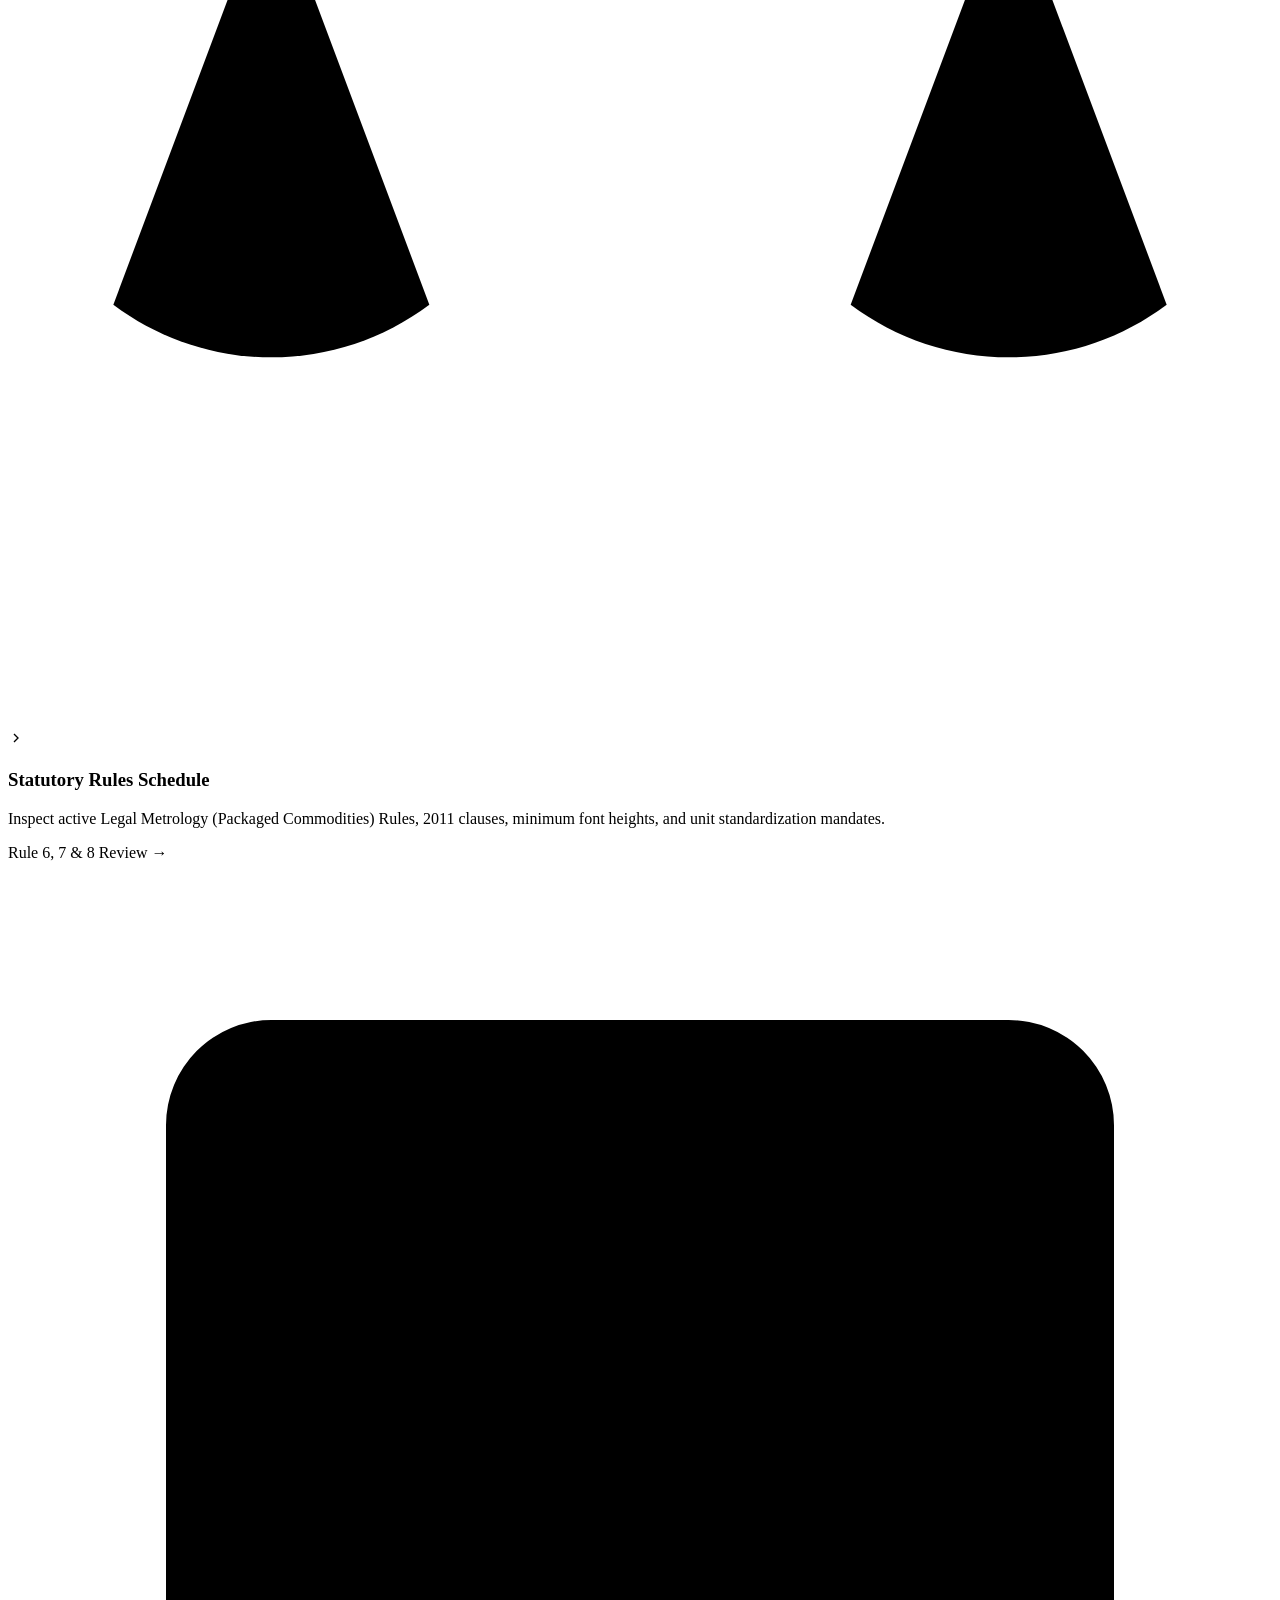
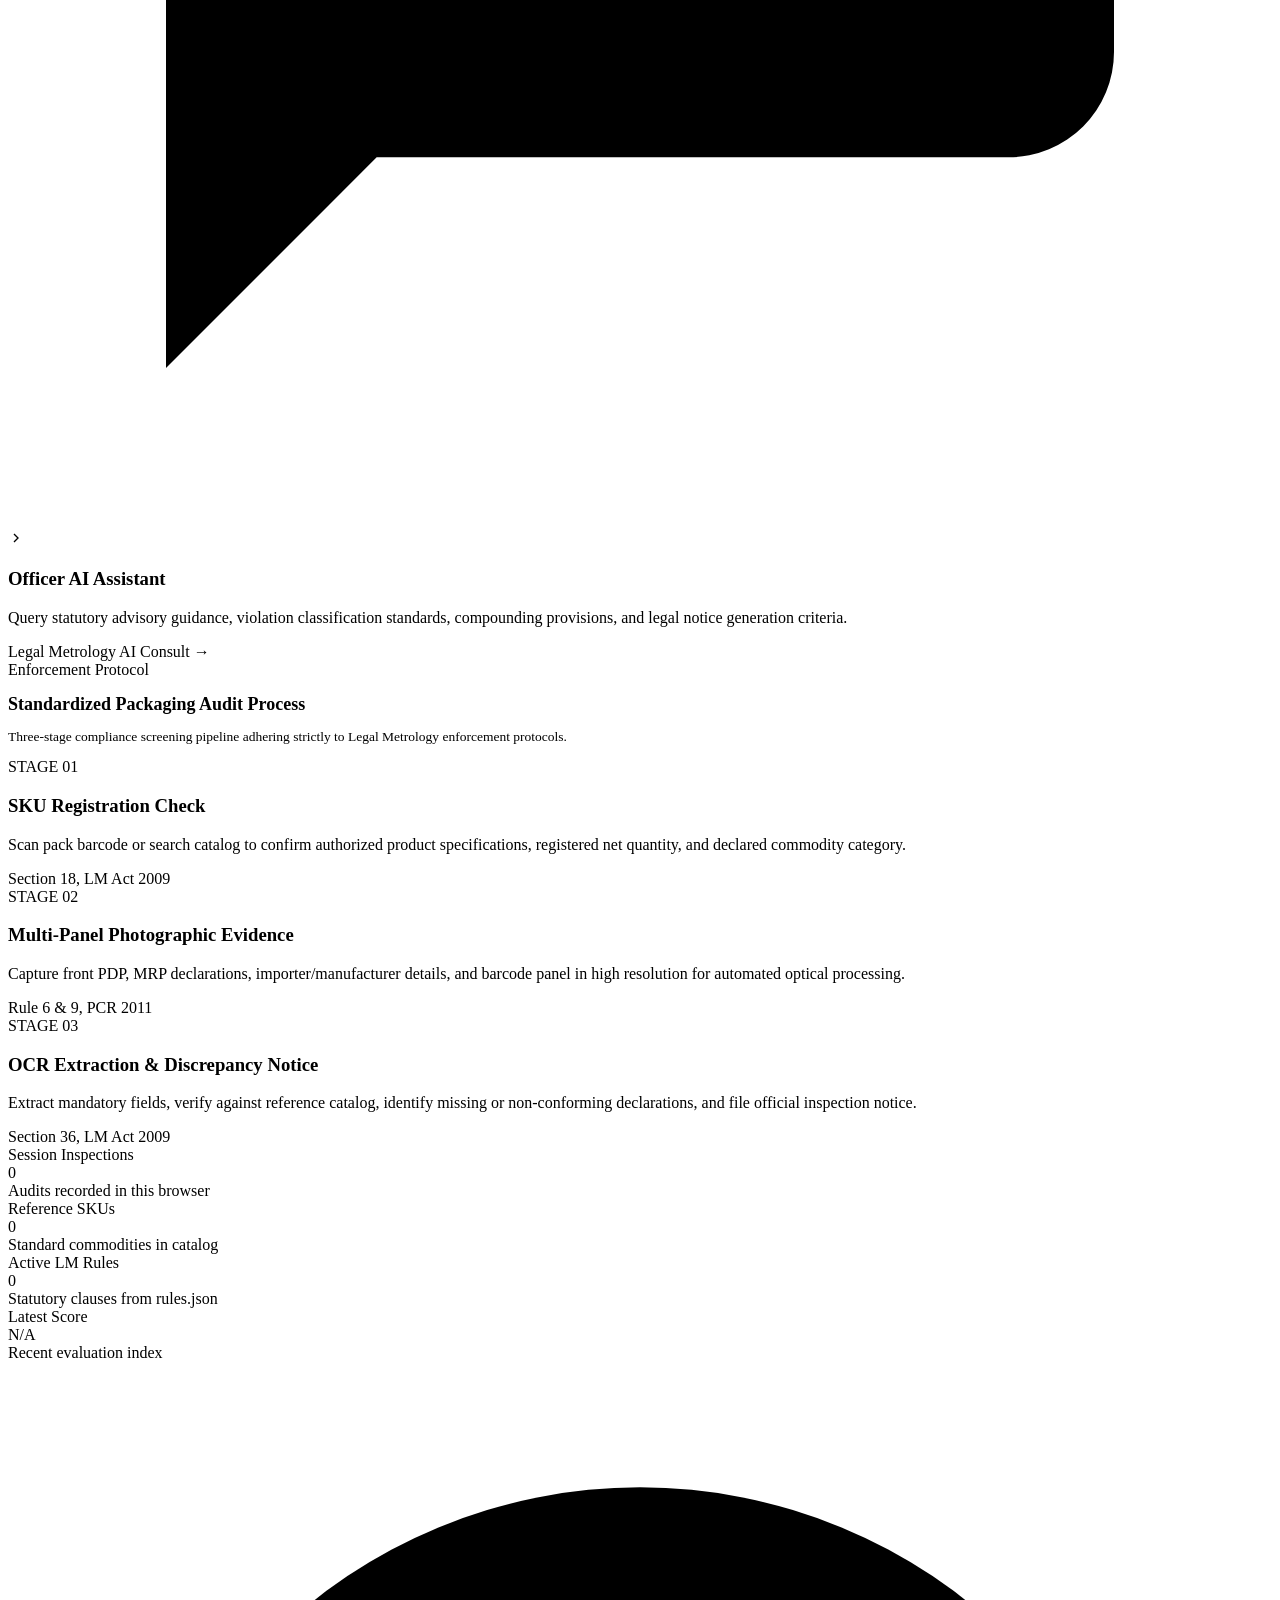
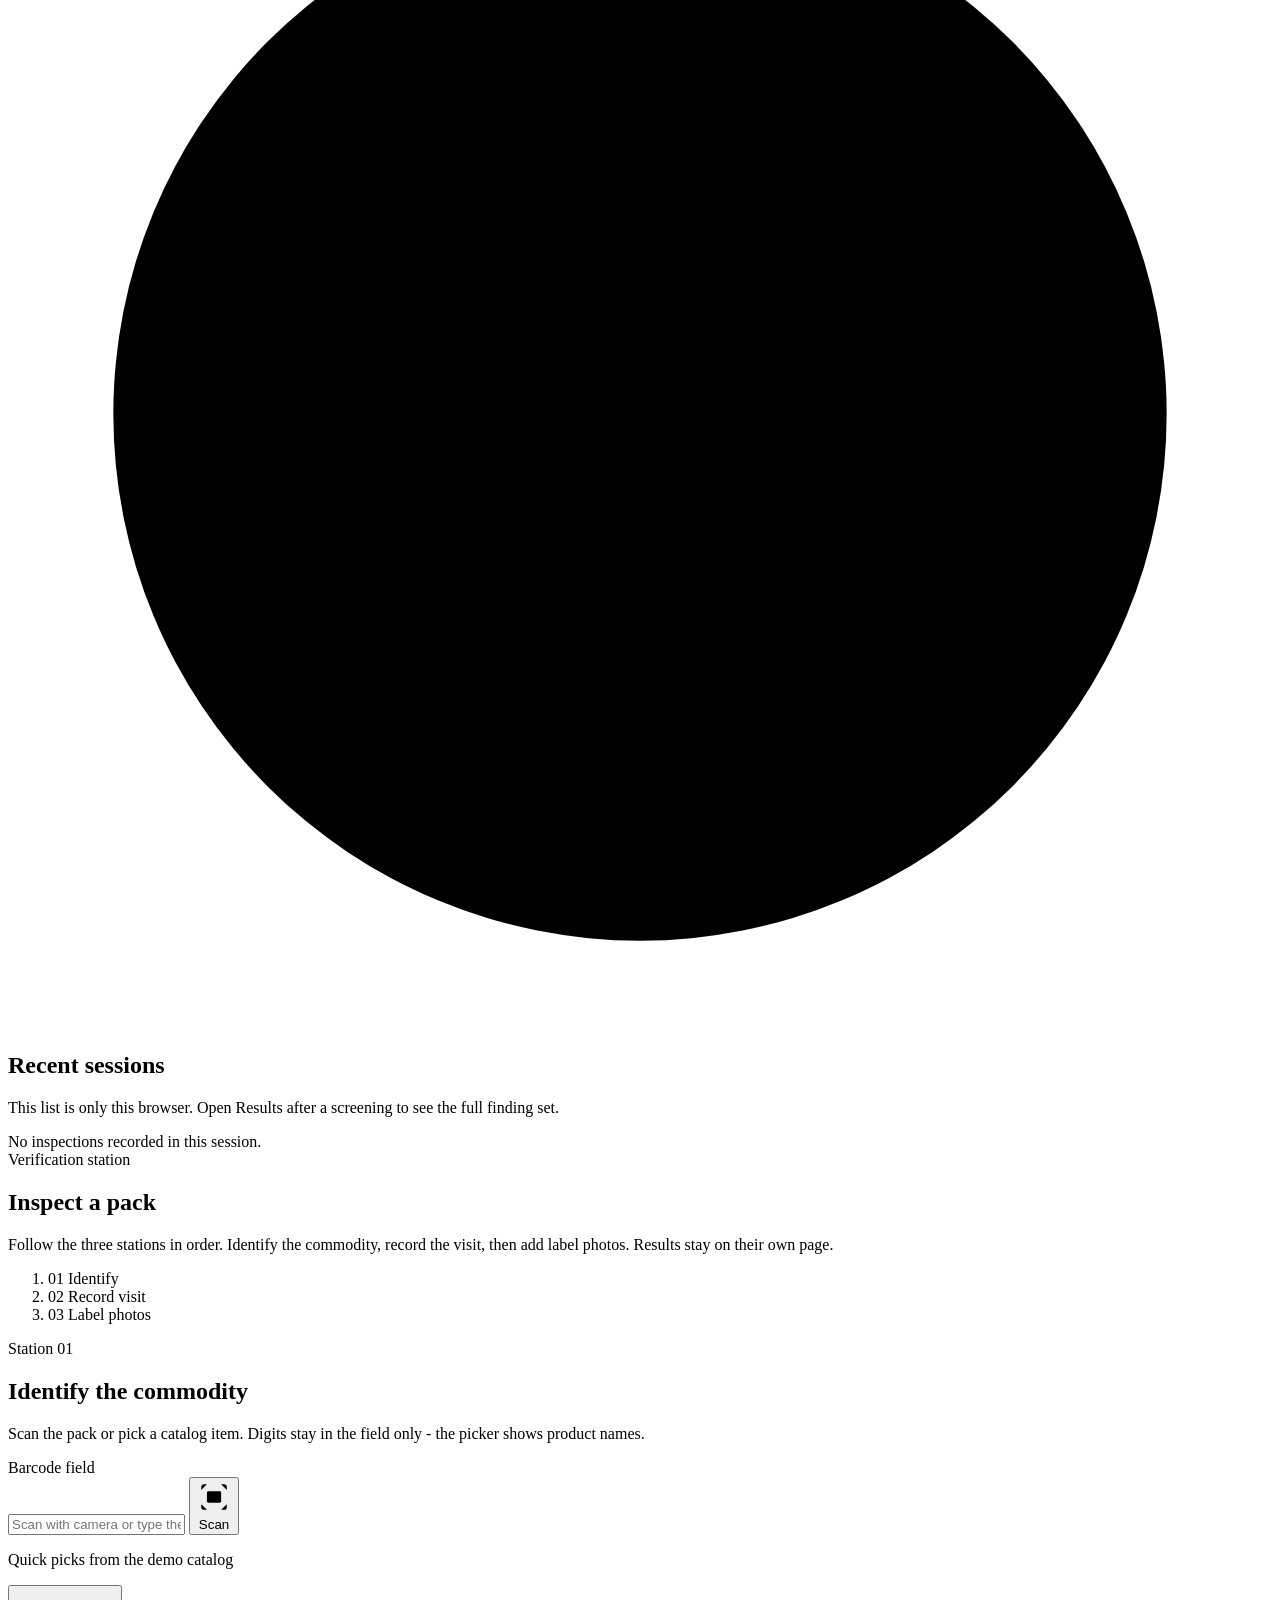
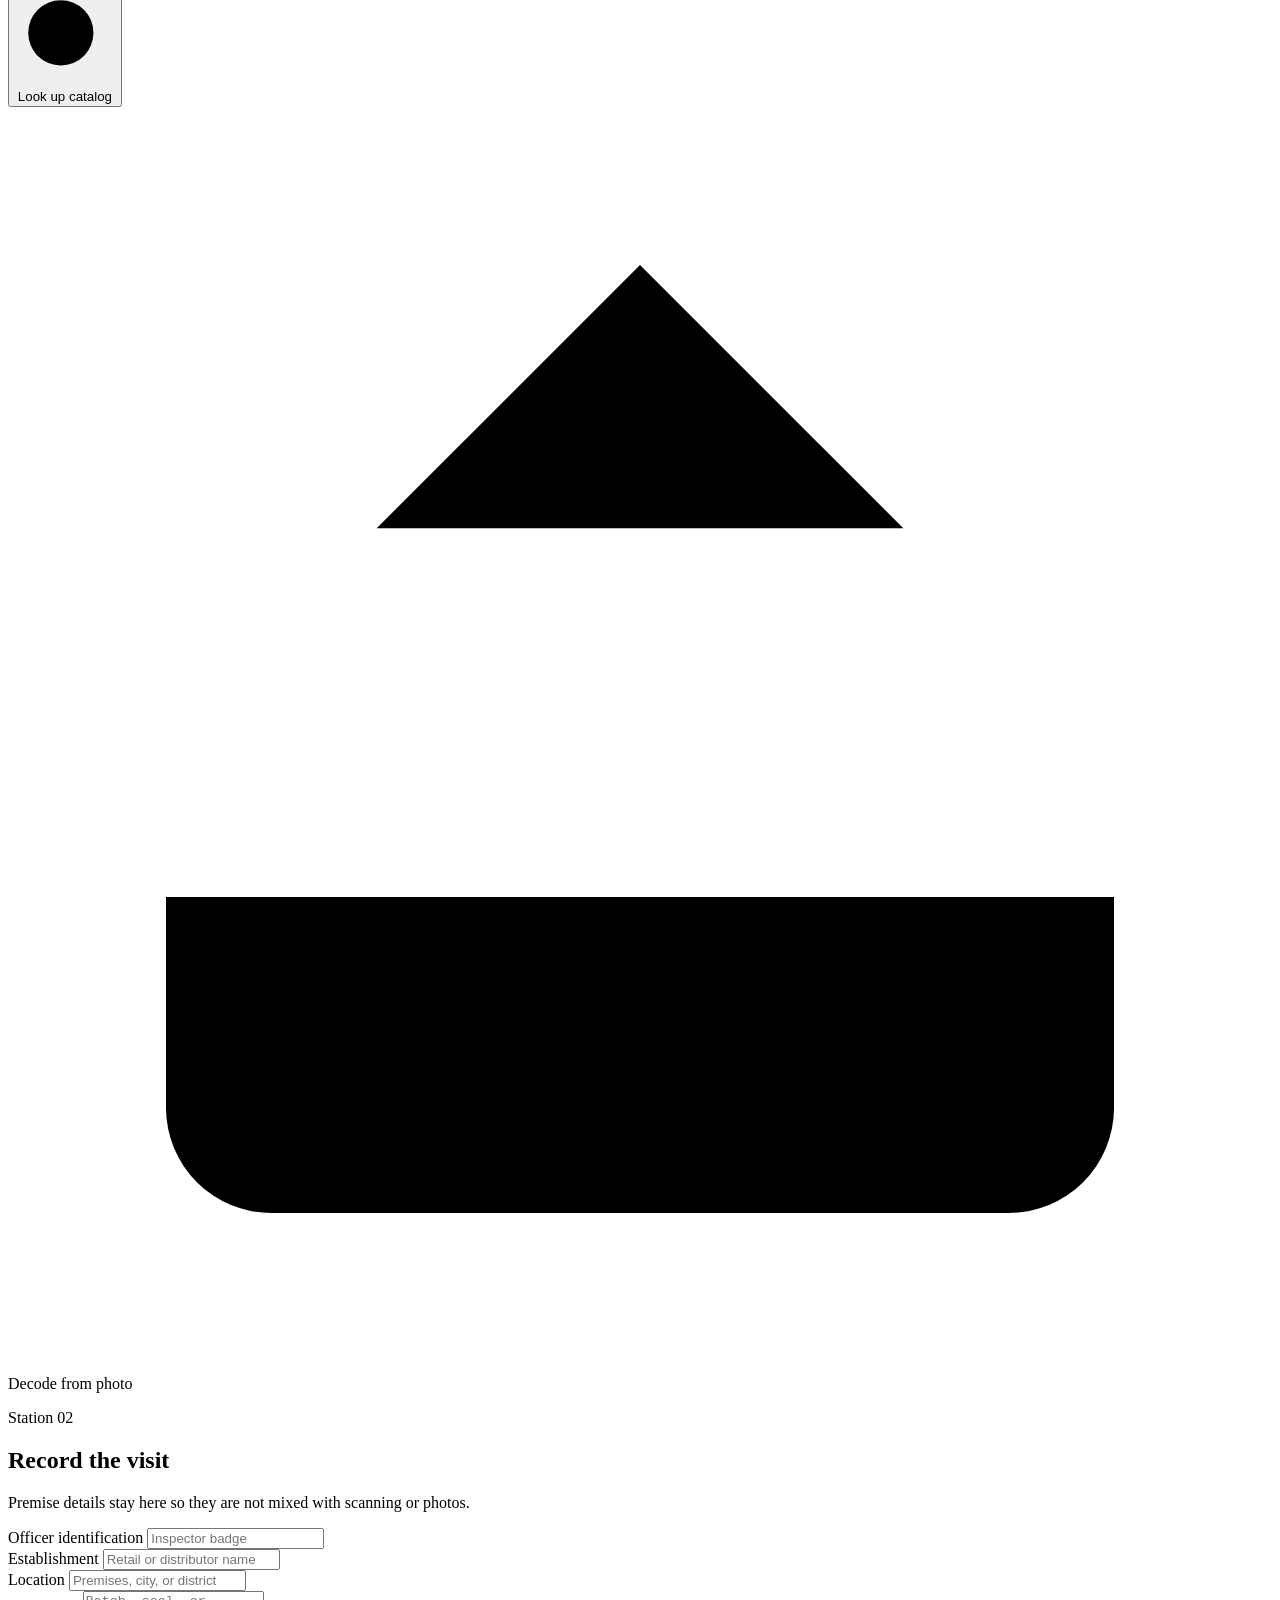
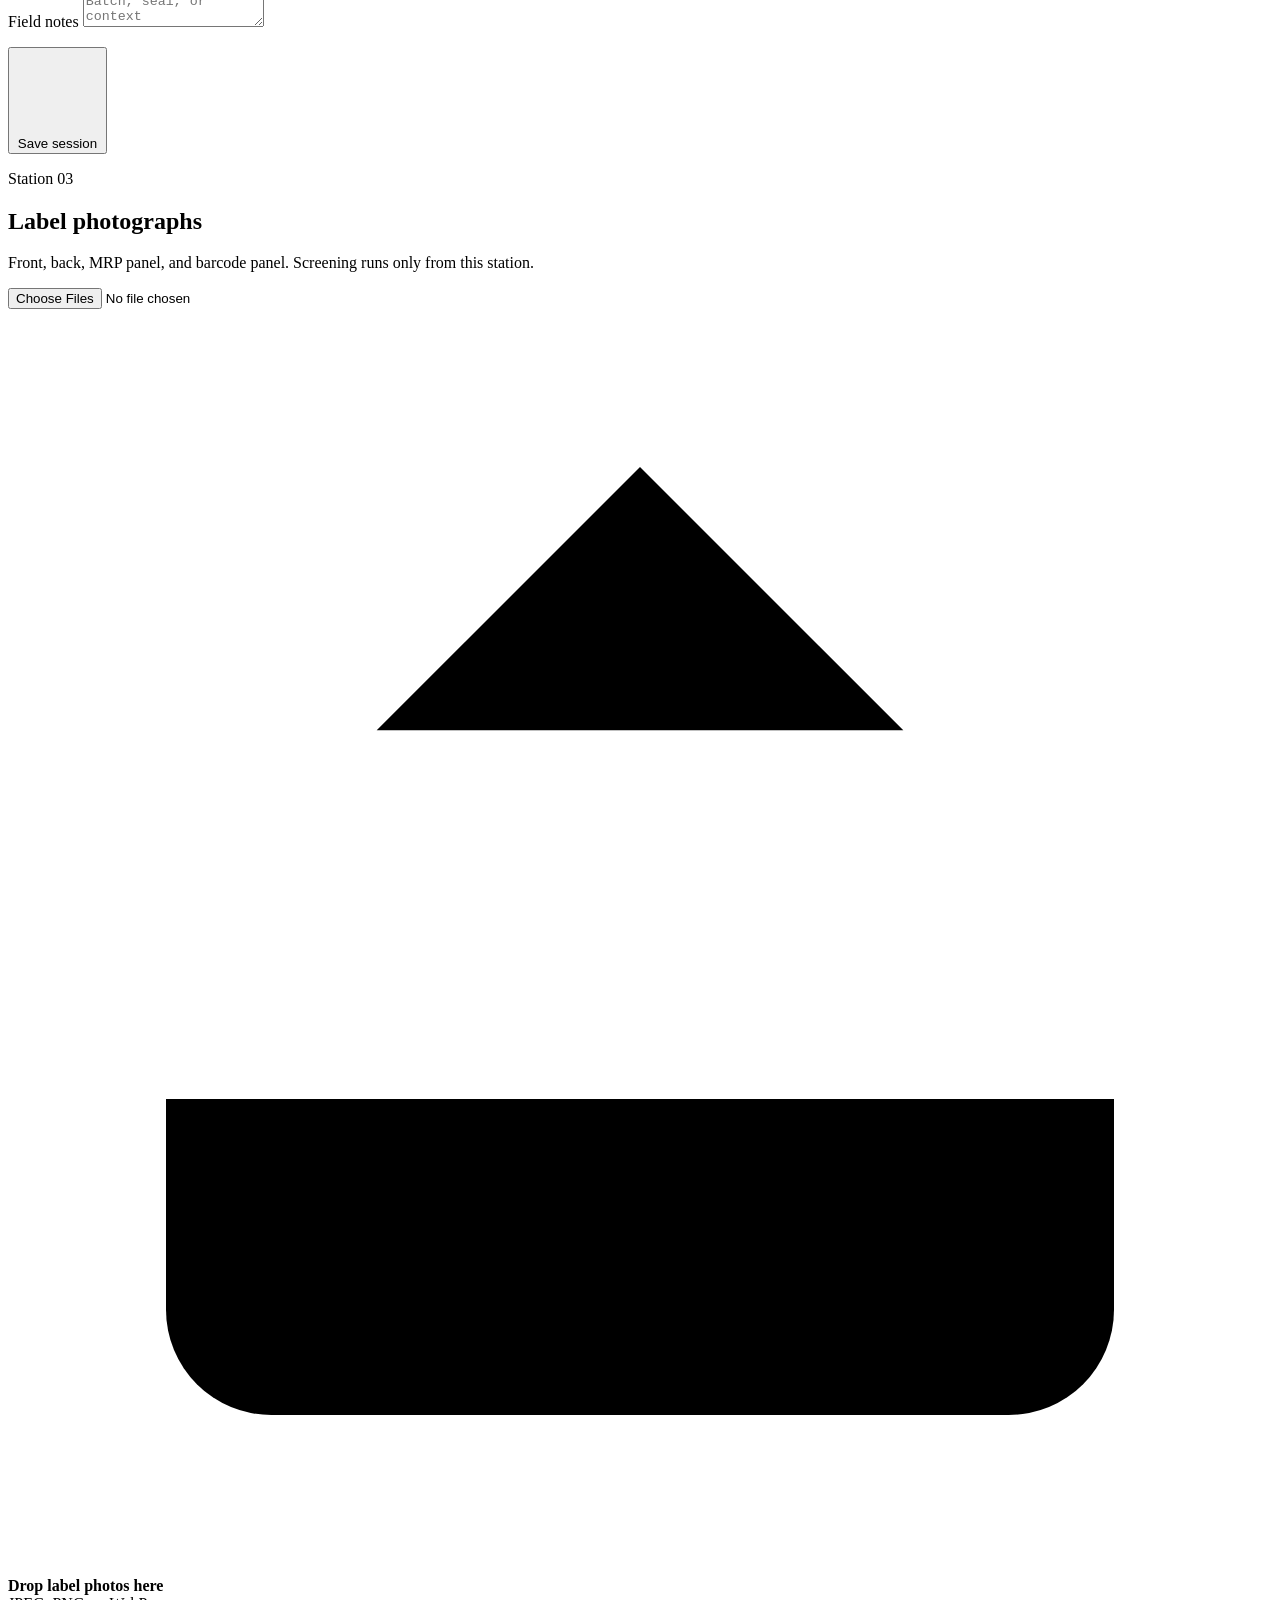
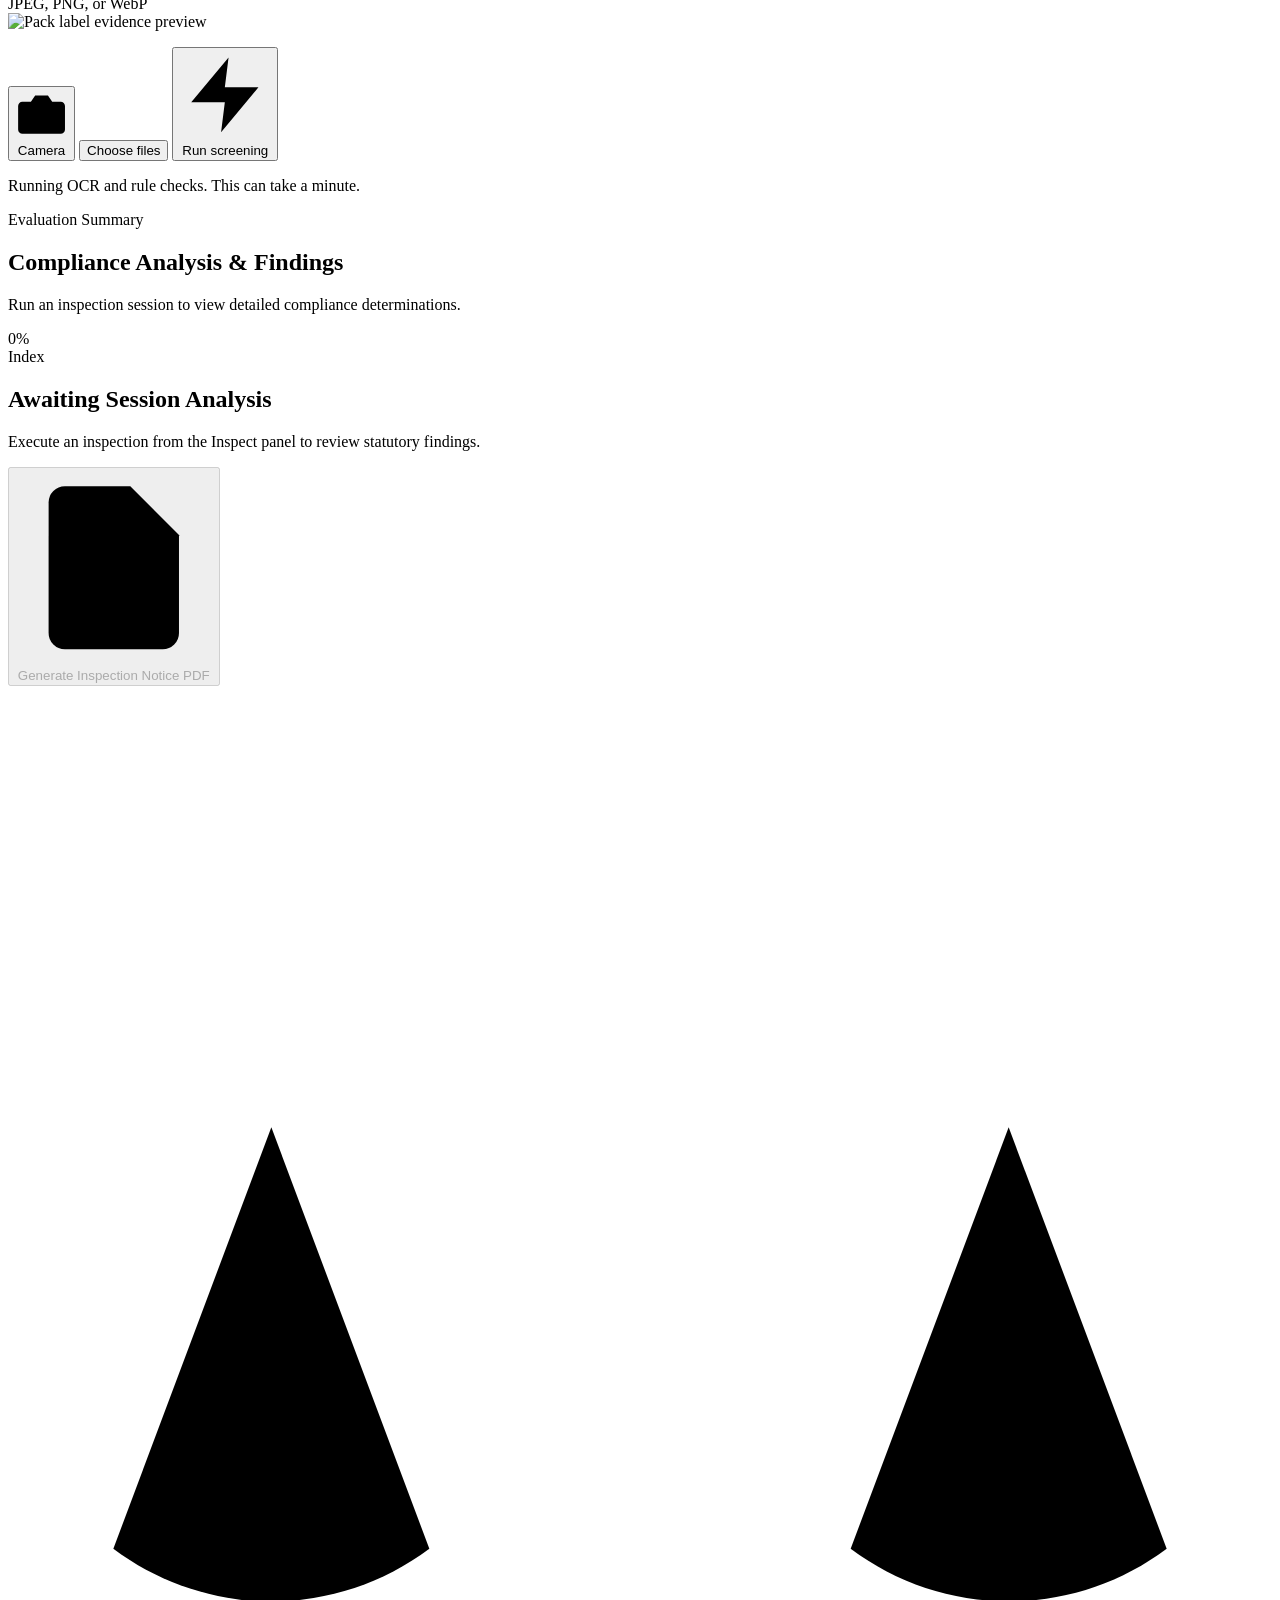
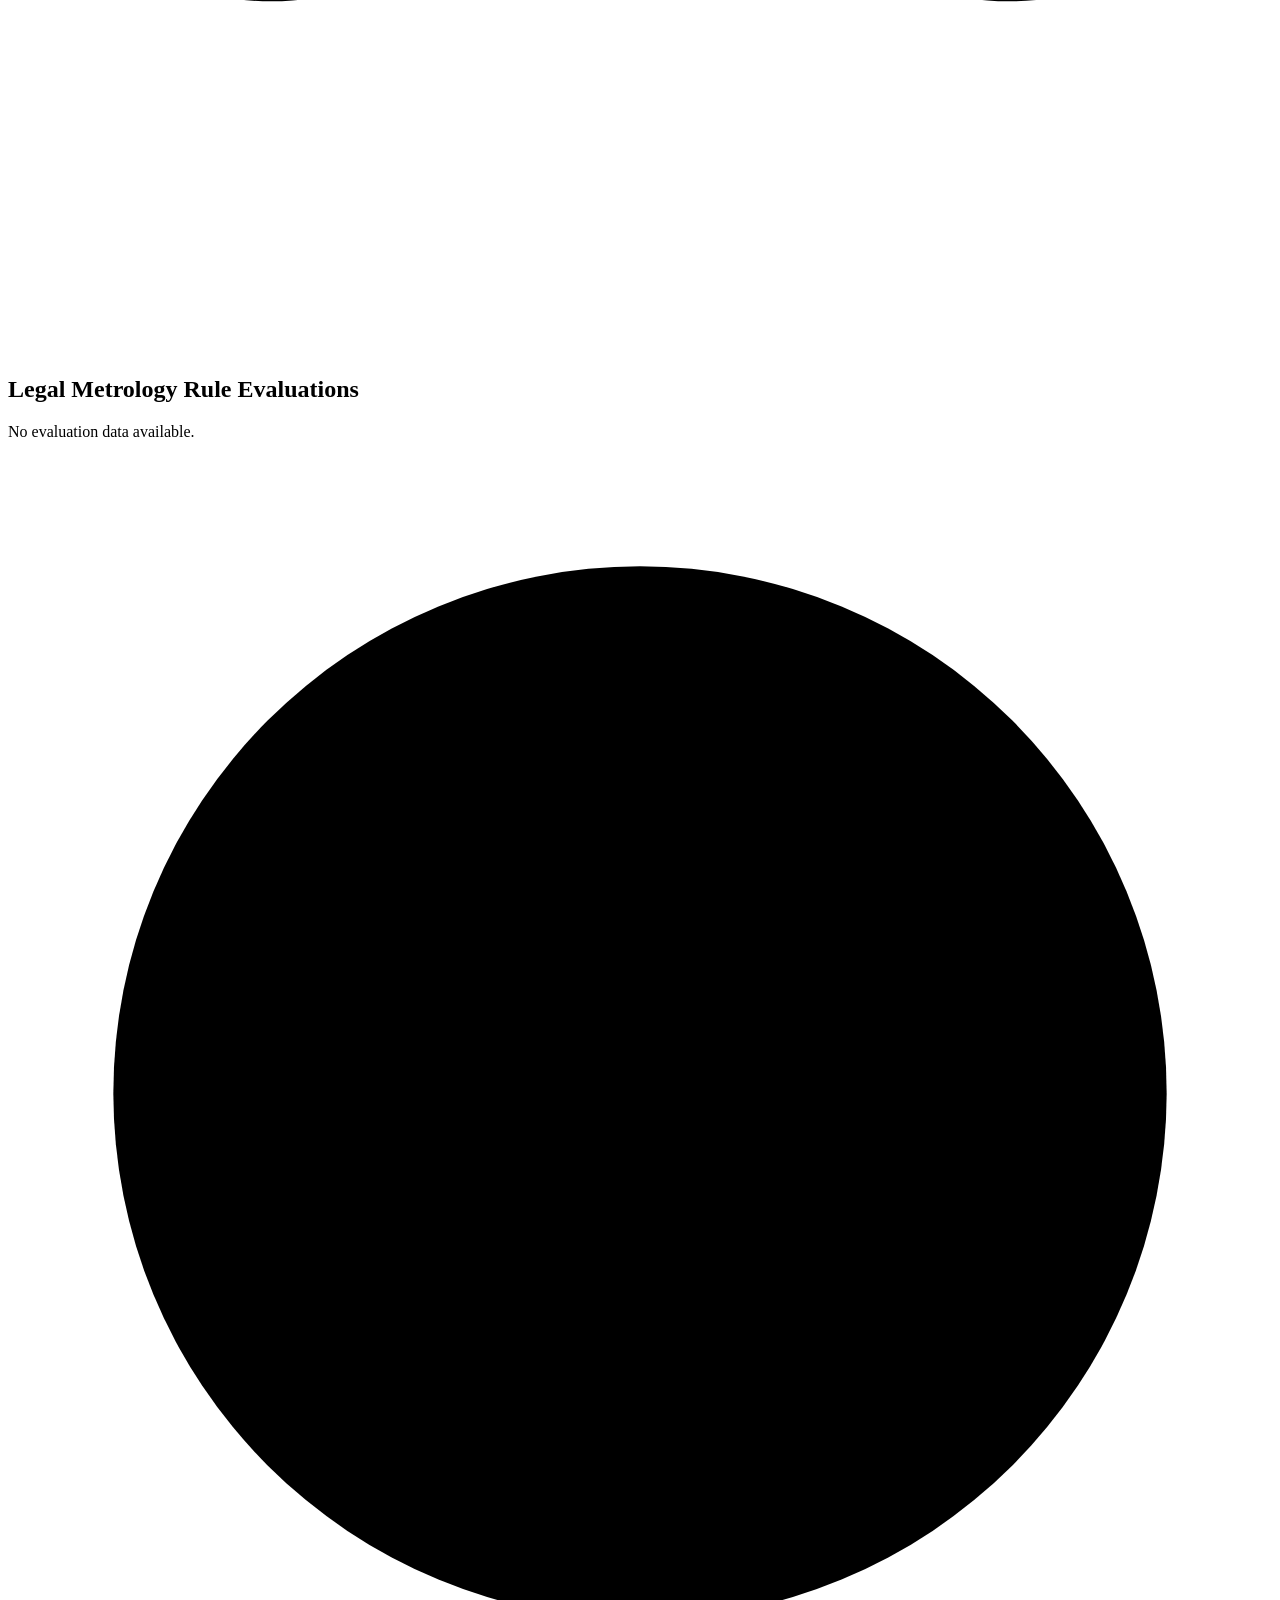
==== commit 55dc1565: "complaints" ====
--- a/frontend/index.html
+++ b/frontend/index.html
@@ -18,11 +18,269 @@
   <link rel="preconnect" href="https://fonts.googleapis.com" />
   <link rel="preconnect" href="https://fonts.gstatic.com" crossorigin />
   <link href="https://fonts.googleapis.com/css2?family=Plus+Jakarta+Sans:wght@400;500;600;700;800&family=Source+Serif+4:opsz,wght@8..60,500;8..60,700&display=swap" rel="stylesheet" />
-  <link rel="stylesheet" href="/static/styles.css?v=16" />
+  <link rel="stylesheet" href="/static/styles.css?v=17" />
+  <script>
+    // Show the sign-in gate before first paint when there is no officer session
+    try { if (!localStorage.getItem("packsure_token")) document.documentElement.classList.add("gate-open"); }
+    catch (_) { document.documentElement.classList.add("gate-open"); }
+  </script>
 </head>
 <body>
   <!-- Sovereign State Emblem Watermark -->
   <div class="emblem-watermark" aria-hidden="true"></div>
+
+  <!-- Entry Gate: Officer Sign In / Register + Citizen Public Complaint -->
+  <div class="auth-gate" id="authGate" role="main" aria-label="PackSure sign in">
+    <div class="gate-strip">
+      <svg width="18" height="13" viewBox="0 0 18 13" fill="none" aria-hidden="true">
+        <rect width="18" height="4.33" fill="#FF9933"/>
+        <rect y="4.33" width="18" height="4.33" fill="#FFFFFF"/>
+        <rect y="8.66" width="18" height="4.34" fill="#138808"/>
+        <circle cx="9" cy="6.5" r="1.6" stroke="#000080" stroke-width="0.65"/>
+      </svg>
+      <span>भारत सरकार | GOVERNMENT OF INDIA</span>
+      <span class="gate-strip-sub">Department of Consumer Affairs</span>
+    </div>
+
+    <div class="gate-head">
+      <div class="brand">
+        <div class="brand-mark">
+          <svg width="24" height="24" viewBox="0 0 24 24" fill="none" stroke="currentColor" stroke-width="2.2" stroke-linecap="round" stroke-linejoin="round"><path d="M12 3v18"></path><path d="m3 7 9-4 9 4"></path><path d="M3 7v10l9 4 9-4V7"></path><path d="M6 10.5 12 14l6-3.5"></path></svg>
+        </div>
+        <div>
+          <div class="brand-title">PackSure</div>
+          <span class="brand-subtitle">National Compliance Agency</span>
+        </div>
+      </div>
+      <img src="/static/emblem.svg" alt="State Emblem of India" class="gate-emblem" width="40" height="50" />
+    </div>
+
+    <!-- View 1: Sign in / Register + citizen entry point -->
+    <div class="gate-body" id="gateAuthView">
+      <button type="button" class="gate-citizen-jump" data-gate-view="complaint">
+        <span><strong>Citizen?</strong> Report a wrong or missing product label. No login needed.</span>
+        <svg width="18" height="18" viewBox="0 0 24 24" fill="none" stroke="currentColor" stroke-width="2.4"><polyline points="9 18 15 12 9 6"></polyline></svg>
+      </button>
+      <section class="gate-card gate-auth-card" aria-labelledby="gateAuthTitle">
+        <h1 id="gateAuthTitle">Officer Portal</h1>
+        <p class="muted">Legal Metrology enforcement officers sign in to access inspections, audit findings and citizen complaints.</p>
+
+        <div class="gate-tabs" role="tablist">
+          <button type="button" class="gate-tab active" role="tab" aria-selected="true" data-gate-tab="signin">Sign In</button>
+          <button type="button" class="gate-tab" role="tab" aria-selected="false" data-gate-tab="signup">Register</button>
+        </div>
+
+        <form id="gateSigninForm" class="gate-form" novalidate>
+          <label class="field" for="signinEmail">Email address</label>
+          <input type="email" id="signinEmail" autocomplete="email" placeholder="you@department.gov.in" required />
+          <label class="field" for="signinPassword">Password</label>
+          <div class="pw-wrap">
+            <input type="password" id="signinPassword" autocomplete="current-password" placeholder="Your password" required />
+            <button type="button" class="pw-toggle" data-pw-toggle="signinPassword" aria-label="Show password">Show</button>
+          </div>
+          <p class="gate-error" id="signinError" role="alert"></p>
+          <button type="submit" class="btn btn-primary gate-submit">Sign In</button>
+          <p class="gate-switch">New officer? <a href="#" data-gate-tab="signup">Create an account</a></p>
+        </form>
+
+        <form id="gateSignupForm" class="gate-form" novalidate hidden>
+          <label class="field" for="signupName">Full name</label>
+          <input type="text" id="signupName" autocomplete="name" placeholder="As per appointment order" required />
+          <label class="field" for="signupEmail">Official email</label>
+          <input type="email" id="signupEmail" autocomplete="email" placeholder="you@department.gov.in" required />
+          <div class="gate-grid-2">
+            <div>
+              <label class="field" for="signupDesignation">Designation</label>
+              <select id="signupDesignation">
+                <option>Inspector, Legal Metrology</option>
+                <option>Assistant Controller, Legal Metrology</option>
+                <option>Deputy Controller, Legal Metrology</option>
+                <option>Controller, Legal Metrology</option>
+                <option>Field Verification Officer</option>
+              </select>
+            </div>
+            <div>
+              <label class="field" for="signupJurisdiction">Jurisdiction</label>
+              <input type="text" id="signupJurisdiction" placeholder="District / Zone" />
+            </div>
+          </div>
+          <label class="field" for="signupPhone">Mobile (optional)</label>
+          <input type="tel" id="signupPhone" autocomplete="tel" inputmode="tel" placeholder="10-digit mobile number" />
+          <div class="gate-grid-2">
+            <div>
+              <label class="field" for="signupPassword">Password</label>
+              <div class="pw-wrap">
+                <input type="password" id="signupPassword" autocomplete="new-password" placeholder="Min. 8 characters" required minlength="8" />
+                <button type="button" class="pw-toggle" data-pw-toggle="signupPassword" aria-label="Show password">Show</button>
+              </div>
+            </div>
+            <div>
+              <label class="field" for="signupConfirm">Confirm password</label>
+              <input type="password" id="signupConfirm" autocomplete="new-password" placeholder="Re-enter password" required />
+            </div>
+          </div>
+          <p class="gate-error" id="signupError" role="alert"></p>
+          <button type="submit" class="btn btn-primary gate-submit">Create Account</button>
+          <p class="gate-switch">Already registered? <a href="#" data-gate-tab="signin">Sign in</a></p>
+        </form>
+
+        <details class="gate-demo">
+          <summary>Demo officer access (1-click)</summary>
+          <div class="officer-cards-grid">
+            <button type="button" class="officer-card-btn gate-demo-btn" data-officer-email="ronak.pandey@gmail.com">
+              <div class="officer-card-badge">LM-2026-001</div>
+              <div class="officer-card-name">Ronak Pandey</div>
+              <div class="officer-card-designation">National Directorate, New Delhi</div>
+            </button>
+            <button type="button" class="officer-card-btn gate-demo-btn" data-officer-email="himanshu.verma@gmail.com">
+              <div class="officer-card-badge">LM-2026-002</div>
+              <div class="officer-card-name">Himanshu Verma</div>
+              <div class="officer-card-designation">Western Zone, Mumbai</div>
+            </button>
+            <button type="button" class="officer-card-btn gate-demo-btn" data-officer-email="vibha.pawar@yahoo.com">
+              <div class="officer-card-badge">LM-2026-003</div>
+              <div class="officer-card-name">Vibha Pawar</div>
+              <div class="officer-card-designation">Northern Zone, Chandigarh</div>
+            </button>
+            <button type="button" class="officer-card-btn gate-demo-btn" data-officer-email="harsh.nagvekar@icloud.com">
+              <div class="officer-card-badge">LM-2026-004</div>
+              <div class="officer-card-name">Harsh Nagvekar</div>
+              <div class="officer-card-designation">Southern Zone, Bengaluru</div>
+            </button>
+          </div>
+        </details>
+      </section>
+
+      <section class="gate-card gate-citizen-card" aria-labelledby="gateCitizenTitle">
+        <div class="gate-citizen-icon" aria-hidden="true">
+          <svg width="24" height="24" viewBox="0 0 24 24" fill="none" stroke="currentColor" stroke-width="2" stroke-linecap="round" stroke-linejoin="round"><path d="M3 11l18-5v12L3 14v-3z"></path><path d="M11.6 16.8a3 3 0 1 1-5.8-1.6"></path></svg>
+        </div>
+        <h2 id="gateCitizenTitle">Public Complaint</h2>
+        <p>Found a packaged product with a wrong or missing label? Missing MRP, net quantity, expiry date or manufacturer details? Report it to Legal Metrology officers.</p>
+        <ul class="gate-points">
+          <li>No login or registration needed</li>
+          <li>Stay anonymous if you want</li>
+          <li>Attach photos straight from your phone camera</li>
+        </ul>
+        <button type="button" class="btn btn-gold gate-submit" id="openComplaintBtn">
+          <svg viewBox="0 0 24 24"><path d="M23 19a2 2 0 0 1-2 2H3a2 2 0 0 1-2-2V8a2 2 0 0 1 2-2h4l2-3h6l2 3h4a2 2 0 0 1 2 2z"></path><circle cx="12" cy="13" r="4"></circle></svg>
+          File a Public Complaint
+        </button>
+
+        <form class="gate-track" id="trackForm" novalidate>
+          <label class="field" for="trackRef">Already filed? Track status</label>
+          <div class="gate-track-row">
+            <input type="text" id="trackRef" placeholder="e.g. PC-2609-A1B2C3" autocapitalize="characters" />
+            <button type="submit" class="btn btn-ghost">Track</button>
+          </div>
+          <div class="gate-track-result" id="trackResult" aria-live="polite"></div>
+        </form>
+      </section>
+    </div>
+
+    <!-- View 2: Anonymous public complaint form -->
+    <div class="gate-body gate-body-single" id="gateComplaintView" hidden>
+      <section class="gate-card">
+        <button type="button" class="gate-back" data-gate-view="auth">
+          <svg width="16" height="16" viewBox="0 0 24 24" fill="none" stroke="currentColor" stroke-width="2.2"><polyline points="15 18 9 12 15 6"></polyline></svg>
+          Back
+        </button>
+        <h1>File a Public Complaint</h1>
+        <p class="muted">Tell us about a product whose label is wrong or incomplete. Fields marked * are required. Your complaint goes directly to Legal Metrology officers.</p>
+
+        <form id="complaintForm" novalidate>
+          <fieldset class="gate-fieldset">
+            <legend>1. Product</legend>
+            <label class="field" for="cProduct">Product name *</label>
+            <input type="text" id="cProduct" placeholder="e.g. Masala Namkeen 200 g" required maxlength="255" />
+            <div class="gate-grid-2">
+              <div>
+                <label class="field" for="cBrand">Brand</label>
+                <input type="text" id="cBrand" placeholder="Brand / company" maxlength="255" />
+              </div>
+              <div>
+                <label class="field" for="cBarcode">Barcode number</label>
+                <input type="text" id="cBarcode" inputmode="numeric" placeholder="Digits under the barcode" maxlength="64" />
+              </div>
+            </div>
+          </fieldset>
+
+          <fieldset class="gate-fieldset">
+            <legend>2. What is wrong with the label? *</legend>
+            <div class="issue-grid" id="issueGrid"></div>
+            <label class="field" for="cDescription">Describe the problem *</label>
+            <textarea id="cDescription" placeholder="e.g. No MRP printed on the pack; shopkeeper charged Rs 60." required maxlength="4000"></textarea>
+          </fieldset>
+
+          <fieldset class="gate-fieldset">
+            <legend>3. Photos of the label</legend>
+            <p class="muted" style="font-size:12.5px">Clear photos of the front, back and price panel help officers act faster. Up to 6 photos.</p>
+            <div class="photo-actions">
+              <button type="button" class="btn btn-navy" id="cTakePhotoBtn">
+                <svg viewBox="0 0 24 24"><path d="M23 19a2 2 0 0 1-2 2H3a2 2 0 0 1-2-2V8a2 2 0 0 1 2-2h4l2-3h6l2 3h4a2 2 0 0 1 2 2z"></path><circle cx="12" cy="13" r="4"></circle></svg>
+                Take Photo
+              </button>
+              <button type="button" class="btn btn-ghost" id="cChoosePhotoBtn">
+                <svg viewBox="0 0 24 24"><rect x="3" y="3" width="18" height="18" rx="2"></rect><circle cx="8.5" cy="8.5" r="1.5"></circle><polyline points="21 15 16 10 5 21"></polyline></svg>
+                Choose from Gallery
+              </button>
+            </div>
+            <input type="file" id="cCameraInput" accept="image/*" capture="environment" hidden />
+            <input type="file" id="cGalleryInput" accept="image/jpeg,image/png,image/webp,image/*" multiple hidden />
+            <div class="evidence-gallery" id="cPhotoGallery" hidden></div>
+          </fieldset>
+
+          <fieldset class="gate-fieldset">
+            <legend>4. Where did you find it?</legend>
+            <label class="field" for="cLocation">City / district, state *</label>
+            <input type="text" id="cLocation" placeholder="e.g. Nagpur, Maharashtra" required maxlength="255" />
+            <div class="gate-grid-2">
+              <div>
+                <label class="field" for="cStore">Shop / website</label>
+                <input type="text" id="cStore" placeholder="Where you bought it" maxlength="255" />
+              </div>
+              <div>
+                <label class="field" for="cPurchaseDate">Date of purchase</label>
+                <input type="date" id="cPurchaseDate" />
+              </div>
+            </div>
+          </fieldset>
+
+          <fieldset class="gate-fieldset">
+            <legend>5. Contact (optional)</legend>
+            <label class="field" for="cContact">Phone or email for follow-up</label>
+            <input type="text" id="cContact" placeholder="Leave blank to stay anonymous" maxlength="255" />
+            <p class="gate-anon-note">
+              <svg width="14" height="14" viewBox="0 0 24 24" fill="none" stroke="currentColor" stroke-width="2"><rect x="3" y="11" width="18" height="11" rx="2"></rect><path d="M7 11V7a5 5 0 0 1 10 0v4"></path></svg>
+              Your identity is not required. Contact details, if given, are visible only to officers.
+            </p>
+          </fieldset>
+
+          <p class="gate-error" id="complaintError" role="alert"></p>
+          <button type="submit" class="btn btn-primary gate-submit" id="complaintSubmitBtn">Submit Complaint</button>
+        </form>
+      </section>
+    </div>
+
+    <!-- View 3: Complaint submitted -->
+    <div class="gate-body gate-body-single" id="gateSuccessView" hidden>
+      <section class="gate-card gate-success">
+        <div class="gate-success-icon" aria-hidden="true">
+          <svg width="30" height="30" viewBox="0 0 24 24" fill="none" stroke="currentColor" stroke-width="2.5"><polyline points="20 6 9 17 4 12"></polyline></svg>
+        </div>
+        <h1>Complaint Registered</h1>
+        <p class="muted">Legal Metrology officers have been notified. Save this reference number to track your complaint.</p>
+        <div class="gate-ref" id="successRef">PC-0000-000000</div>
+        <button type="button" class="btn btn-ghost" id="copyRefBtn">Copy reference number</button>
+        <div class="gate-success-actions">
+          <button type="button" class="btn btn-primary" id="fileAnotherBtn">File Another Complaint</button>
+          <button type="button" class="btn btn-ghost" data-gate-view="auth">Back to Home</button>
+        </div>
+      </section>
+    </div>
+
+    <p class="gate-foot">National Consumer Helpline: <a href="tel:1915">1915</a> &middot; Legal Metrology (Packaged Commodities) Rules, 2011</p>
+  </div>
 
   <!-- Grand Sovereign Header (National Portal Architecture) -->
   <header class="gov-portal-header" role="banner">
@@ -97,6 +355,10 @@
             <i></i>
             <span>Connecting</span>
           </div>
+          <button type="button" class="notify-bell" id="notifyBell" data-page="complaints" title="Citizen complaints" aria-label="Citizen complaints, no new">
+            <svg width="19" height="19" viewBox="0 0 24 24" fill="none" stroke="currentColor" stroke-width="2" stroke-linecap="round" stroke-linejoin="round"><path d="M18 8A6 6 0 0 0 6 8c0 7-3 9-3 9h18s-3-2-3-9"></path><path d="M13.73 21a2 2 0 0 1-3.46 0"></path></svg>
+            <span class="notify-count" id="notifyCount" hidden>0</span>
+          </button>
           <div id="topbarOfficerContainer" style="display:inline-flex;align-items:center;">
             <button type="button" class="officer-profile-btn" id="openOfficerAuthBtn" title="Official Government Access" aria-label="Official Government Access">
               <span class="officer-avatar">
@@ -145,6 +407,11 @@
           <button class="gov-nav-item" data-page="assistant">
             <svg viewBox="0 0 24 24" width="16" height="16"><path d="M21 15a2 2 0 0 1-2 2H7l-4 4V5a2 2 0 0 1 2-2h14a2 2 0 0 1 2 2z"></path></svg>
             <span>AI Legal Desk</span>
+          </button>
+          <button class="gov-nav-item" data-page="complaints">
+            <svg viewBox="0 0 24 24" width="16" height="16"><path d="M3 11l18-5v12L3 14v-3z"></path><path d="M11.6 16.8a3 3 0 1 1-5.8-1.6"></path></svg>
+            <span>Complaints</span>
+            <span class="nav-count" id="navComplaintCount" hidden>0</span>
           </button>
           <button class="gov-nav-item" data-page="about">
             <svg viewBox="0 0 24 24" width="16" height="16"><circle cx="12" cy="12" r="10"></circle><line x1="12" y1="16" x2="12" y2="12"></line><line x1="12" y1="8" x2="12.01" y2="8"></line></svg>
@@ -657,6 +924,35 @@
               Transmit
             </button>
           </div>
+        </div>
+      </section>
+
+      <!-- CITIZEN COMPLAINTS PAGE -->
+      <section id="complaints" class="page">
+        <div class="page-header">
+          <div class="badge-tag">Public Redressal</div>
+          <h1>Citizen Complaints</h1>
+          <p class="lede">Anonymous label complaints filed by the public from the portal entry page. New complaints raise a notification on the bell icon.</p>
+        </div>
+
+        <div class="card complaints-toolbar">
+          <div class="row" style="gap:10px">
+            <select id="complaintStatusFilter" aria-label="Filter complaints by status">
+              <option value="ALL">All complaints</option>
+              <option value="NEW" selected>New</option>
+              <option value="UNDER_REVIEW">Under review</option>
+              <option value="ACTION_TAKEN">Action taken</option>
+              <option value="DISMISSED">Dismissed</option>
+            </select>
+            <button type="button" class="btn btn-ghost" id="refreshComplaintsBtn">
+              <svg viewBox="0 0 24 24"><polyline points="23 4 23 10 17 10"></polyline><path d="M20.49 15a9 9 0 1 1-2.12-9.36L23 10"></path></svg>
+              Refresh
+            </button>
+          </div>
+        </div>
+
+        <div id="complaintsList" class="complaints-list">
+          <p class="muted">Loading complaints...</p>
         </div>
       </section>
 
@@ -1269,6 +1565,6 @@
   </div>
 
   <div class="toast" id="toast"></div>
-  <script src="/static/app.js?v=16"></script>
+  <script src="/static/app.js?v=17"></script>
 </body>
 </html>
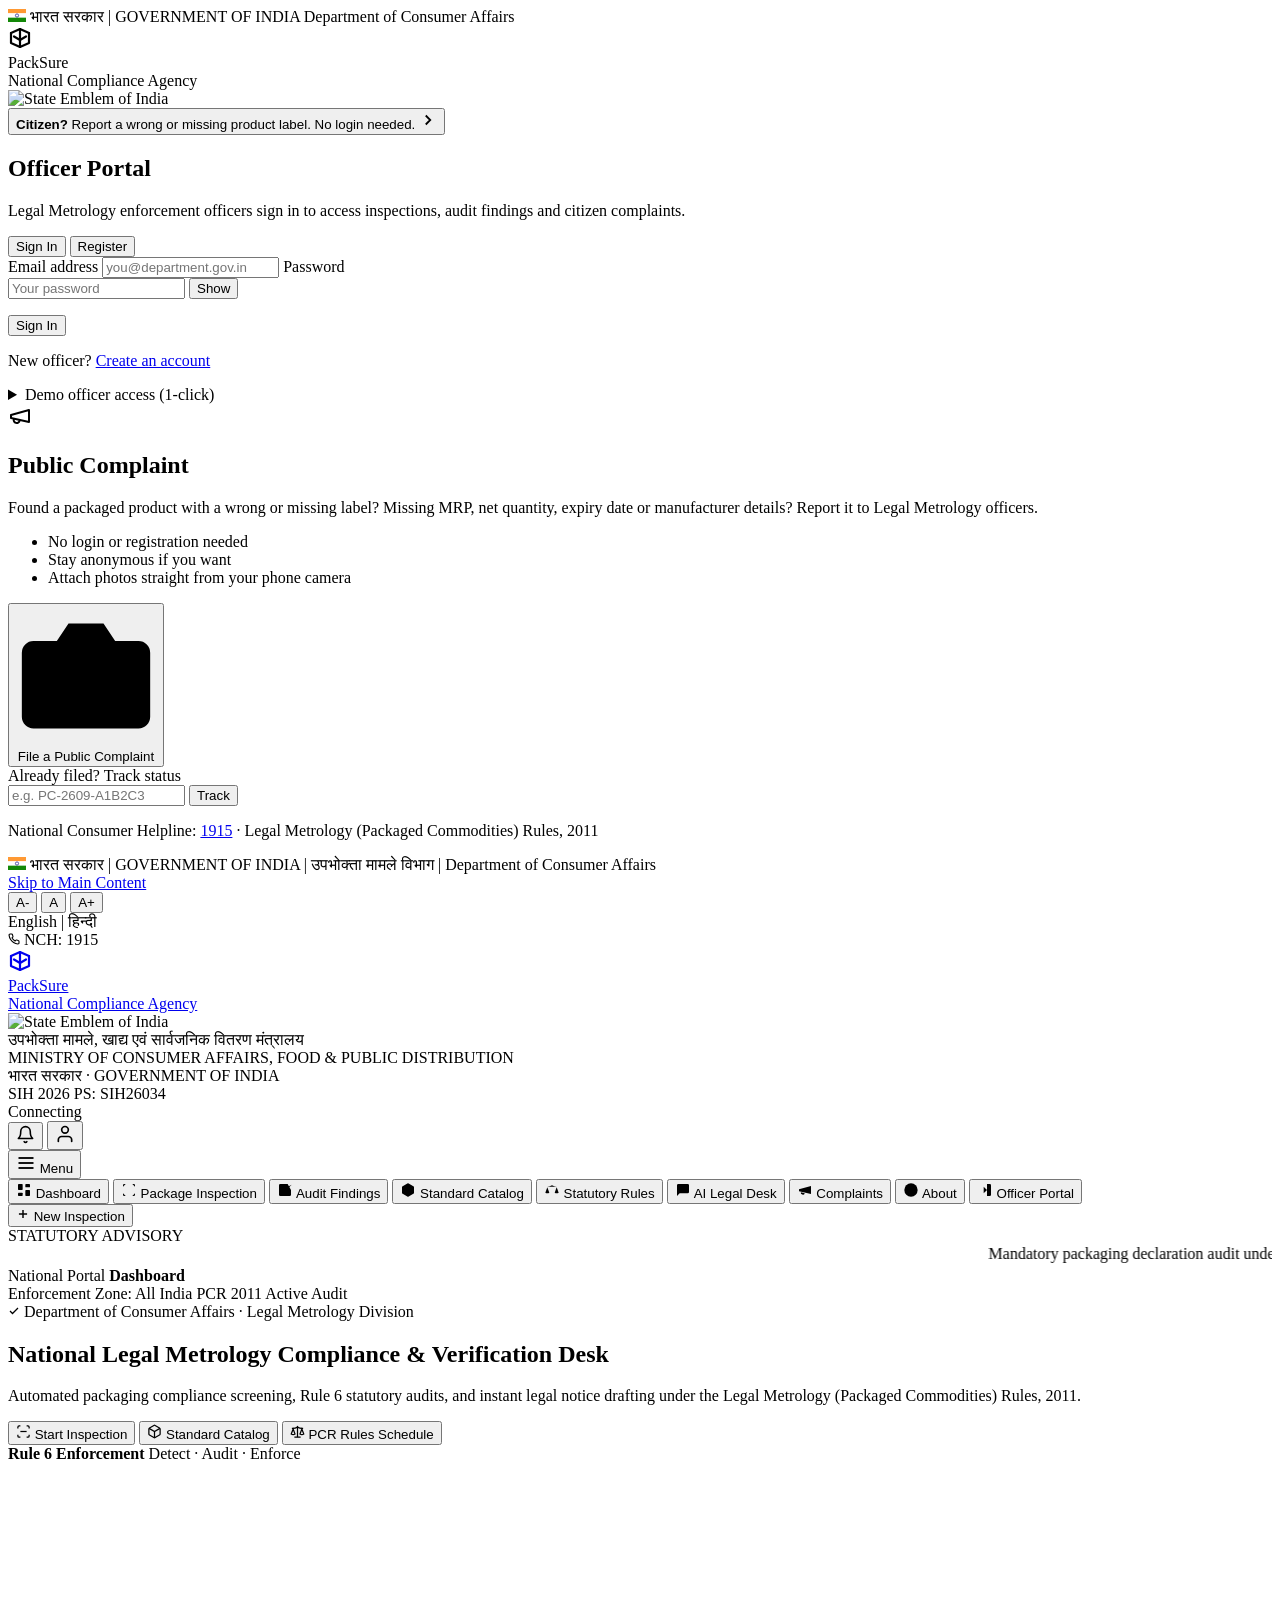
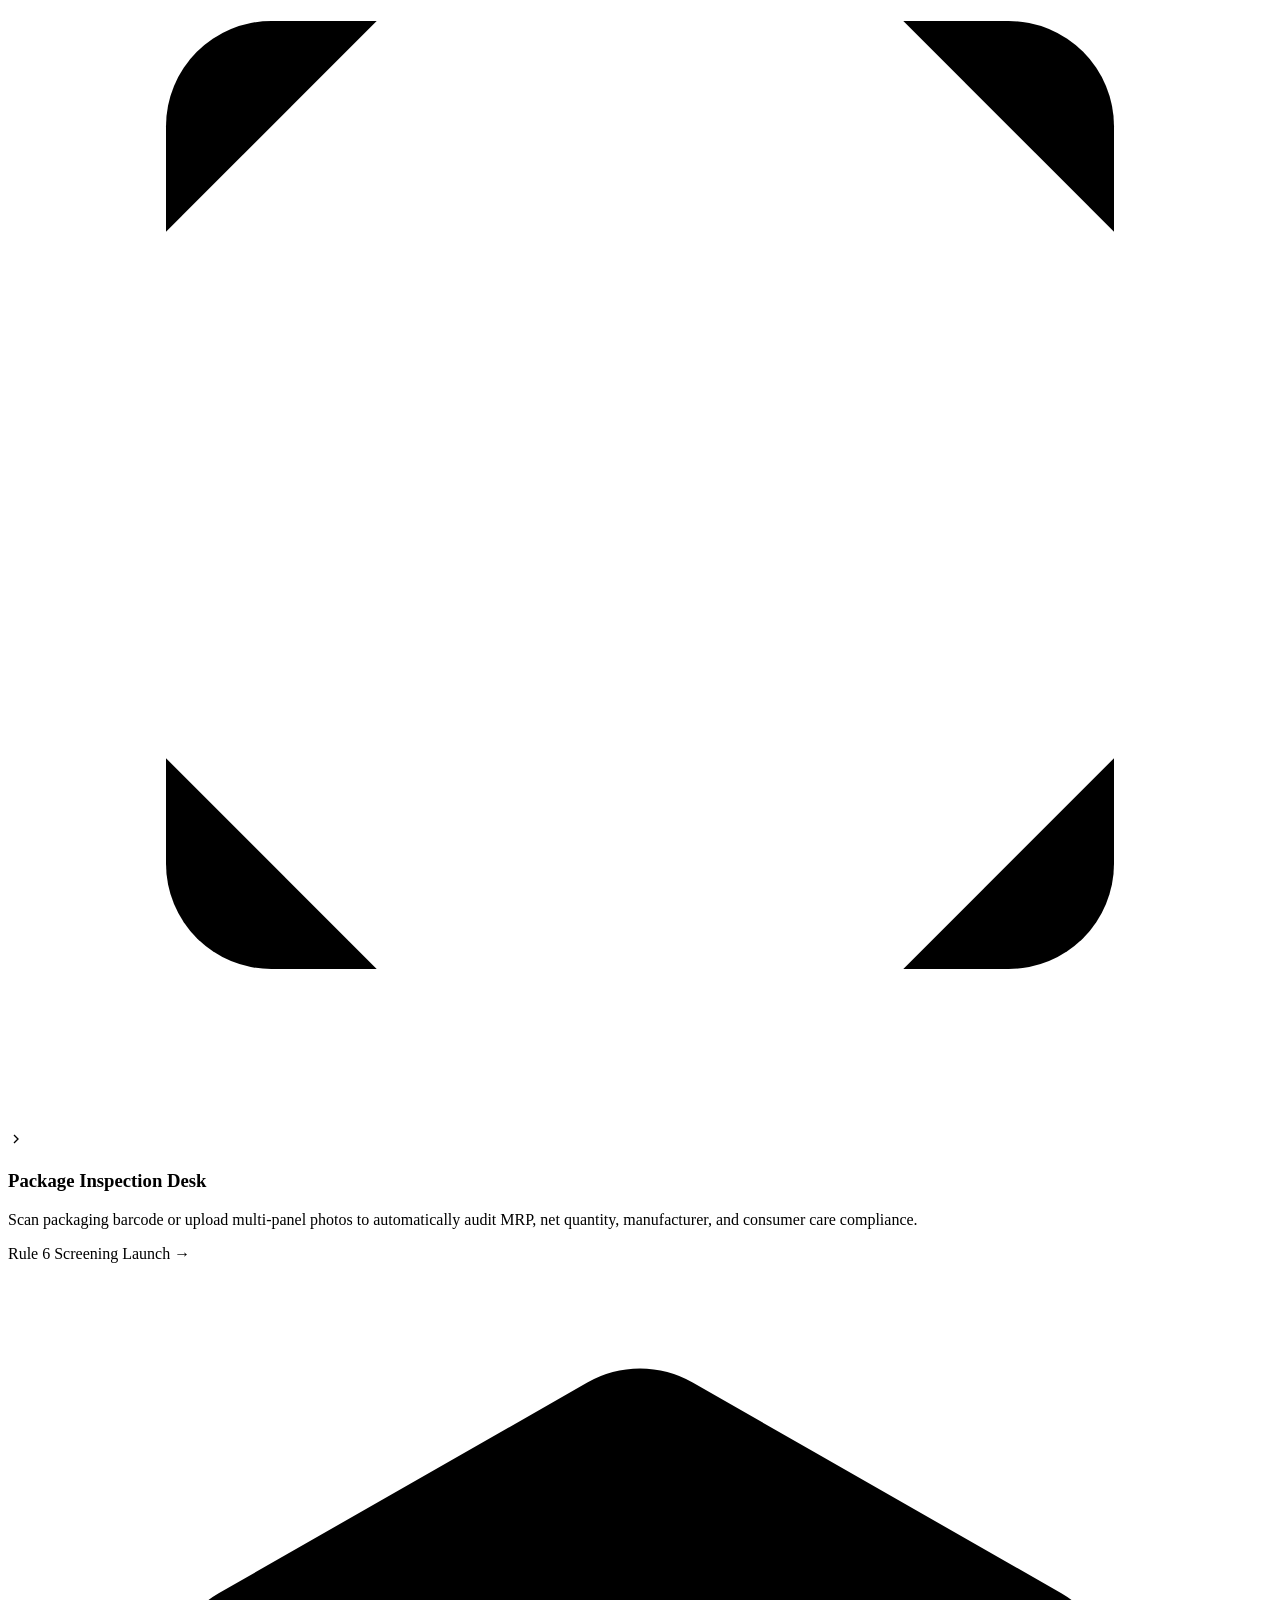
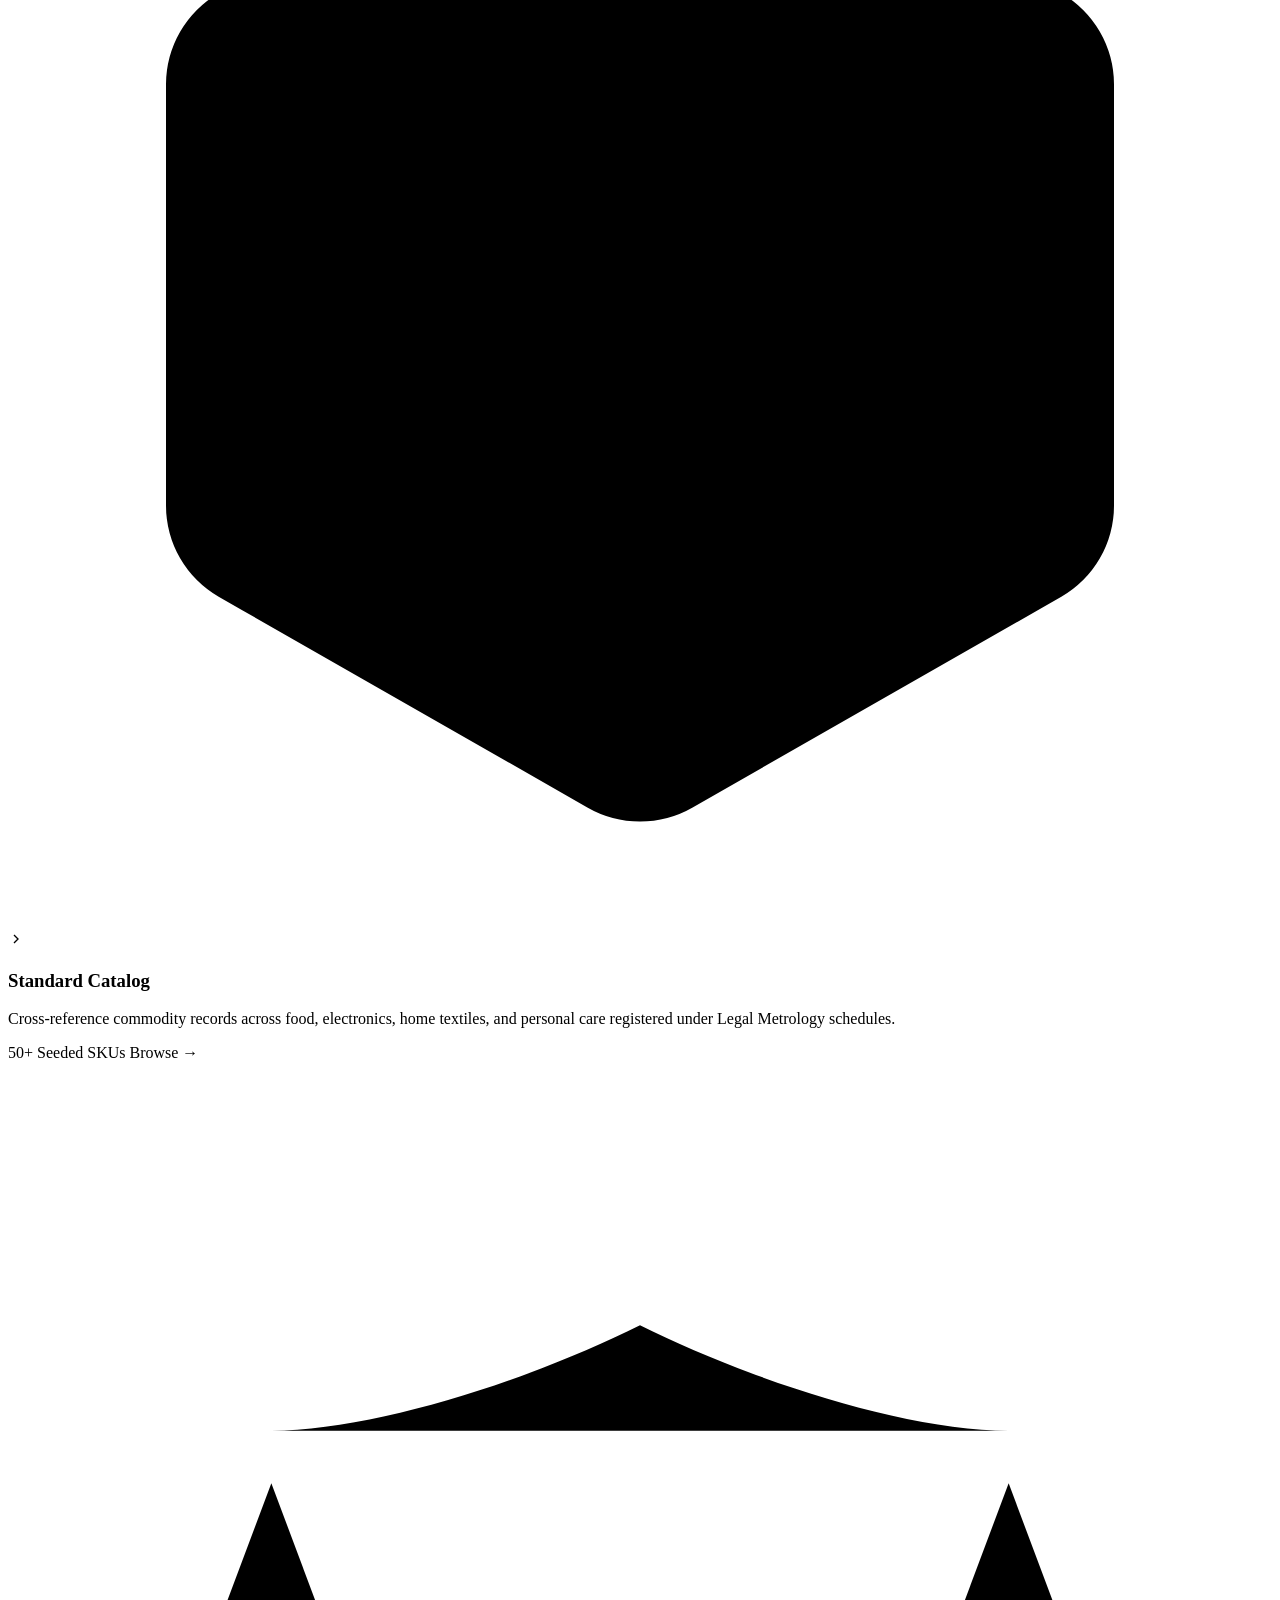
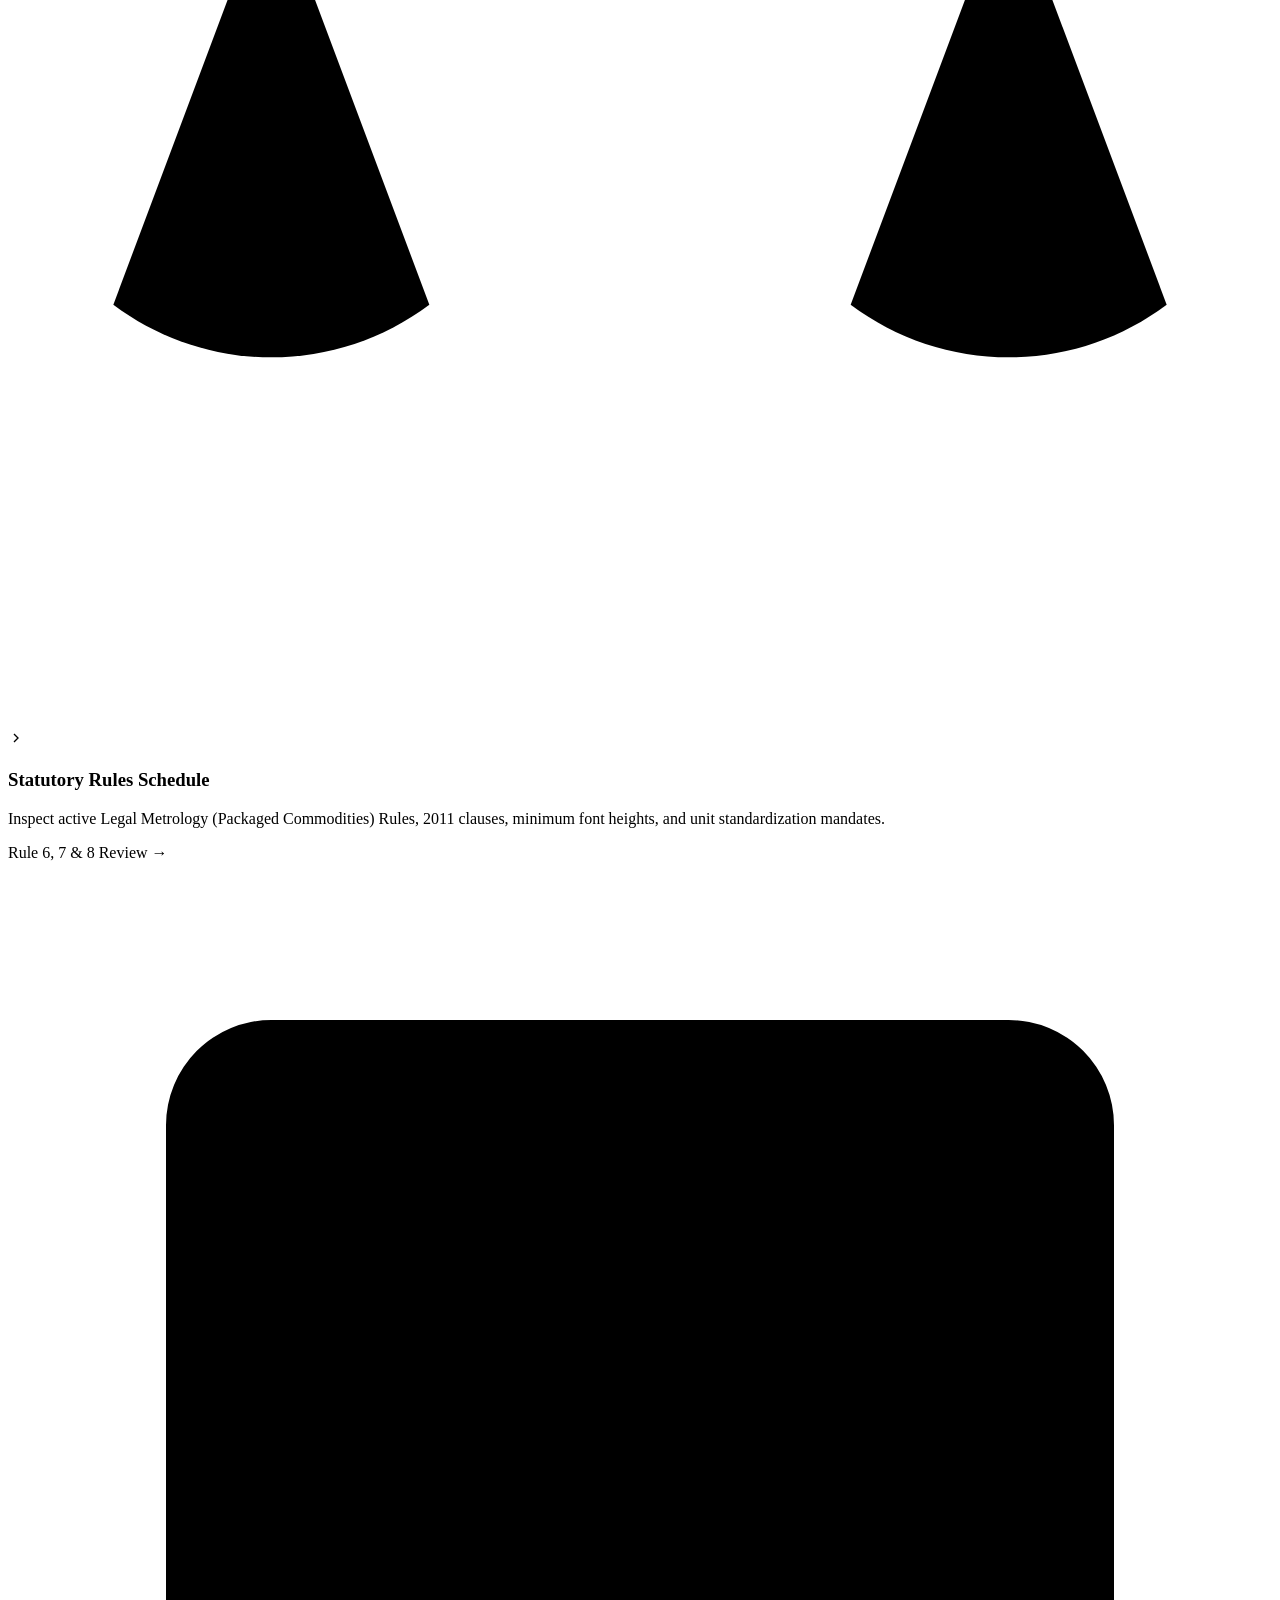
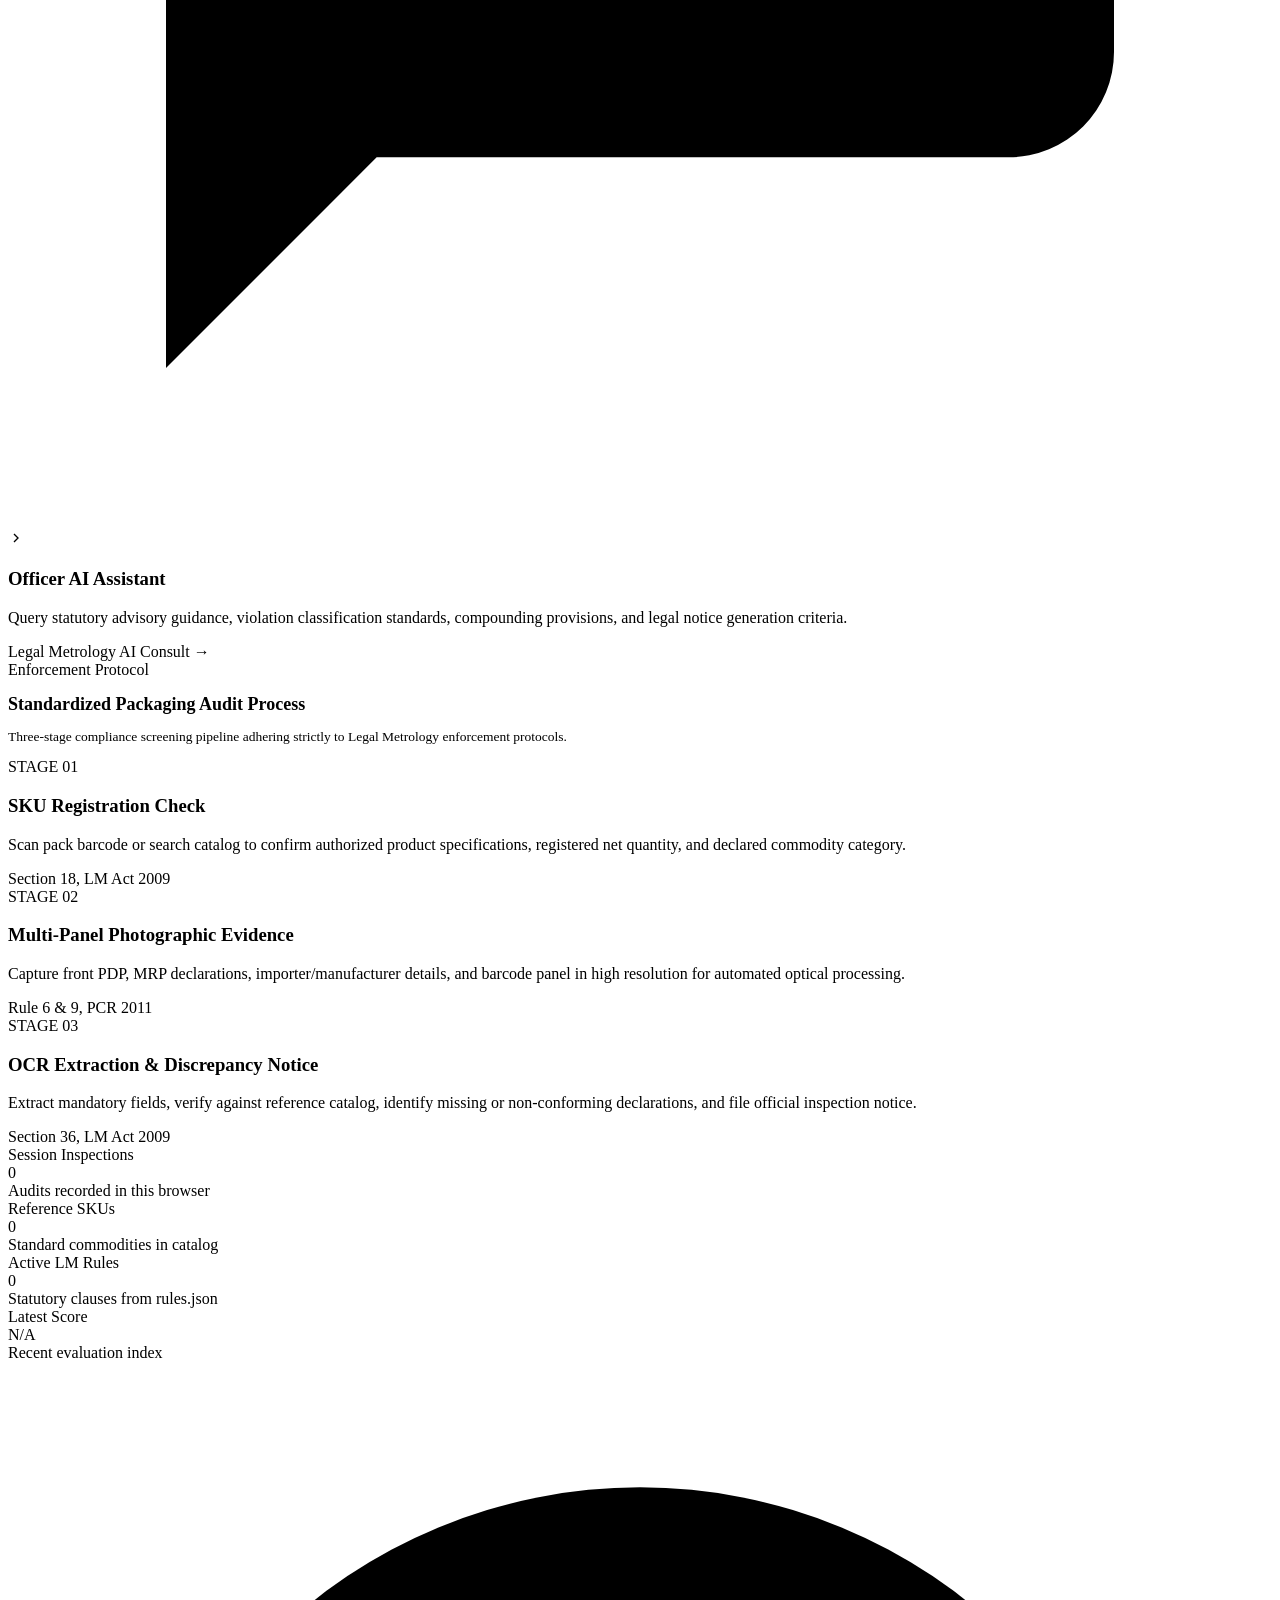
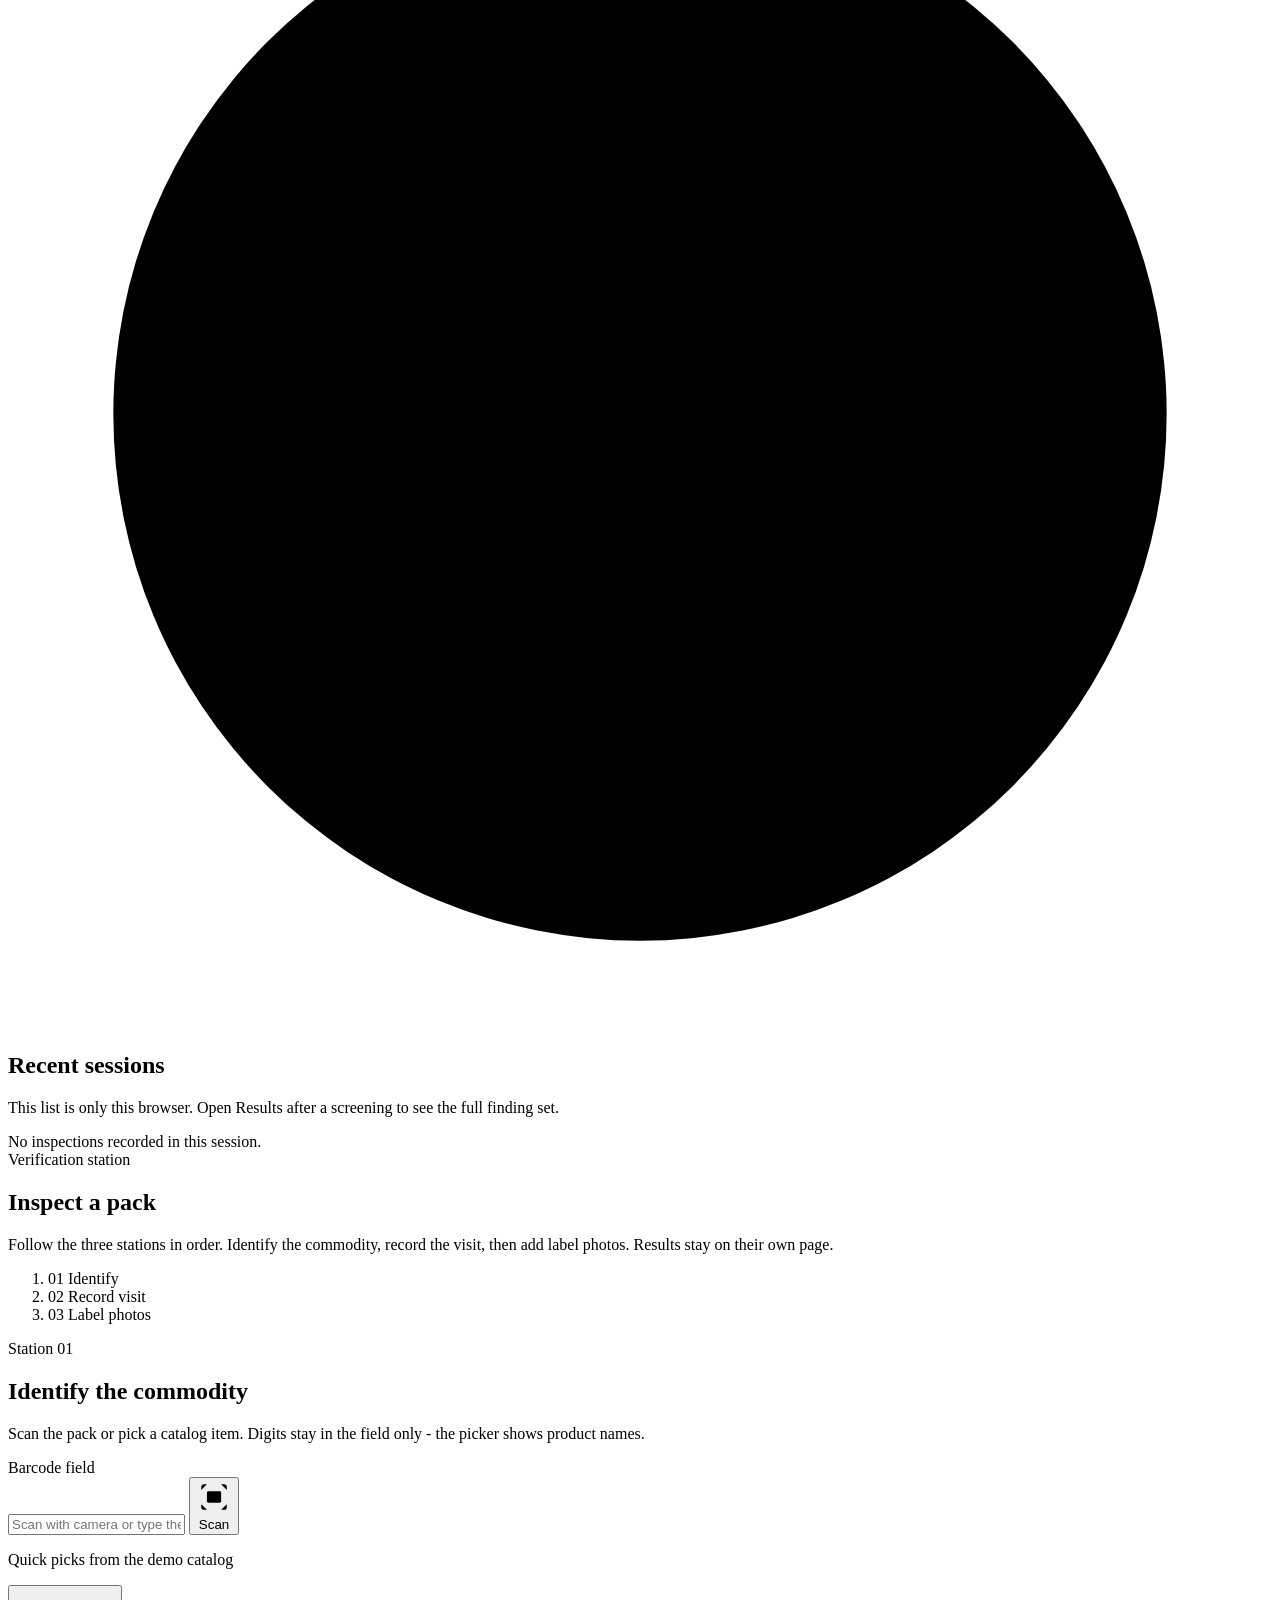
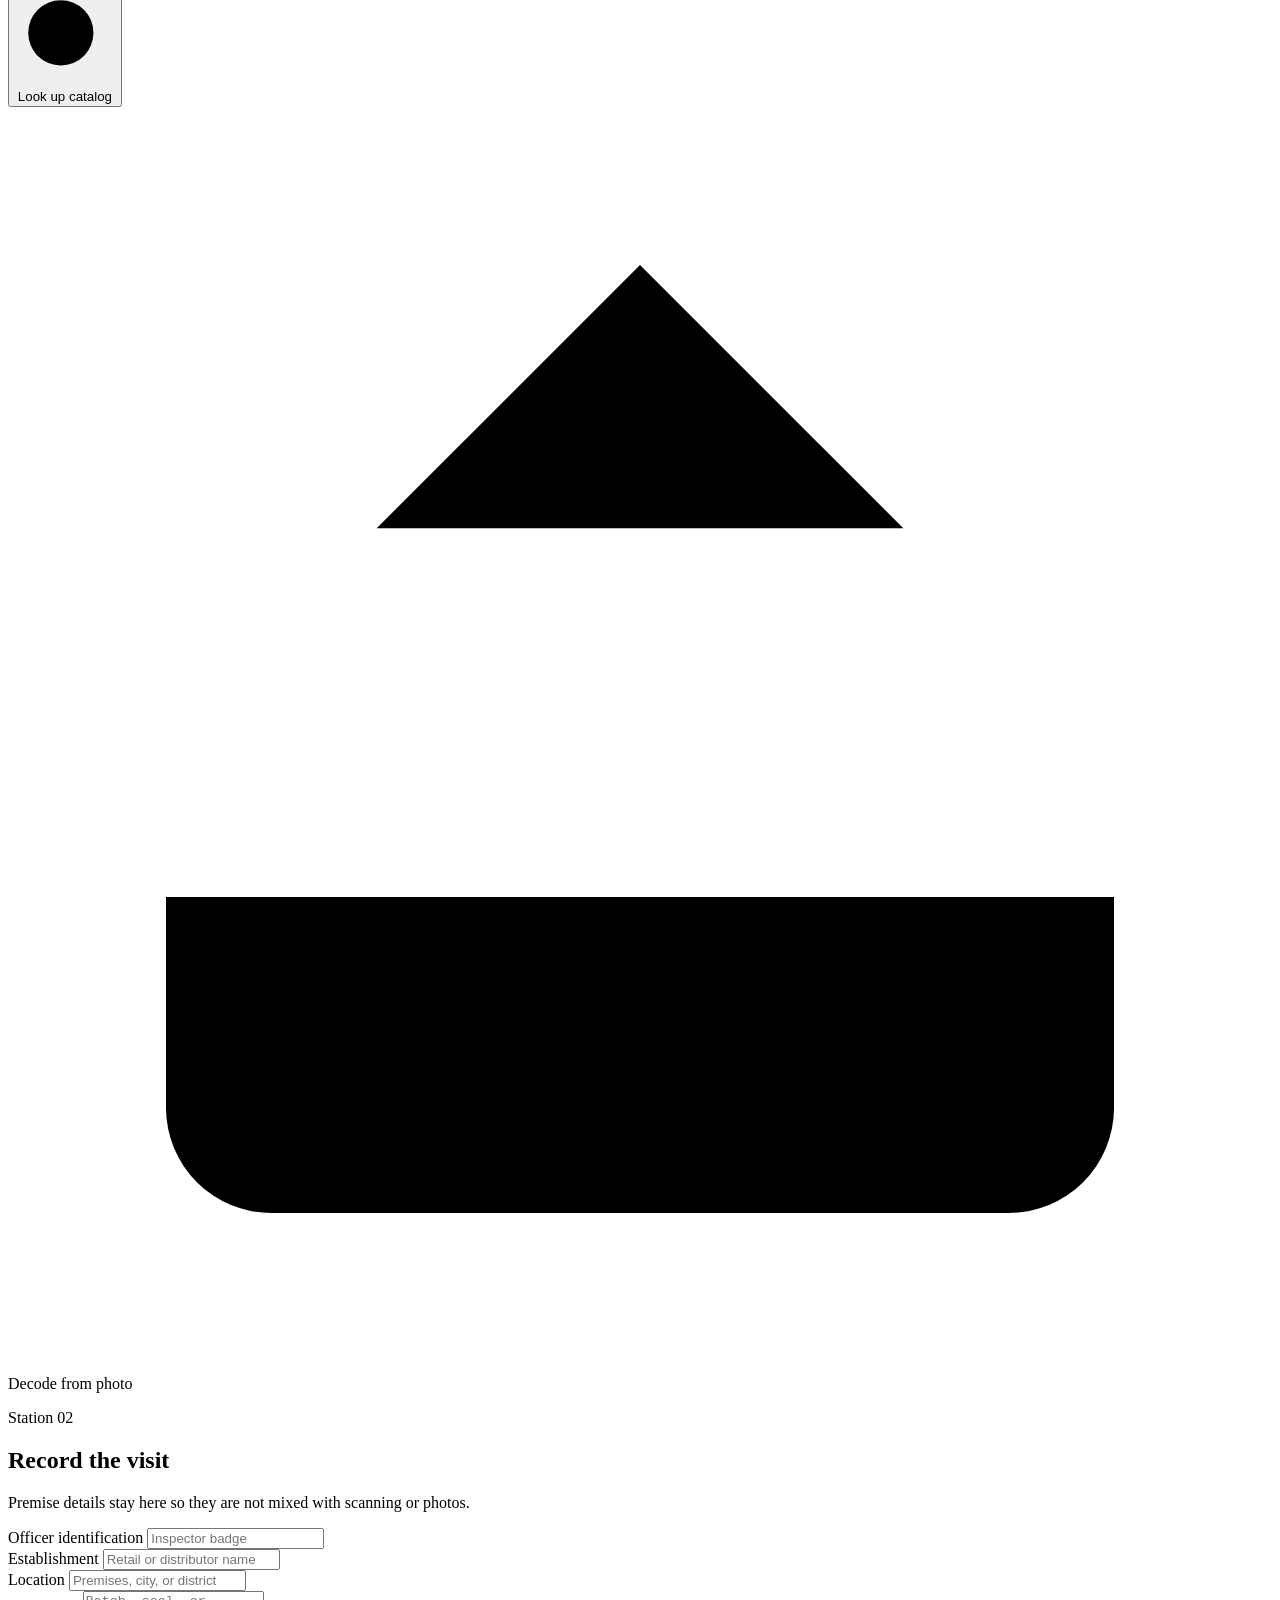
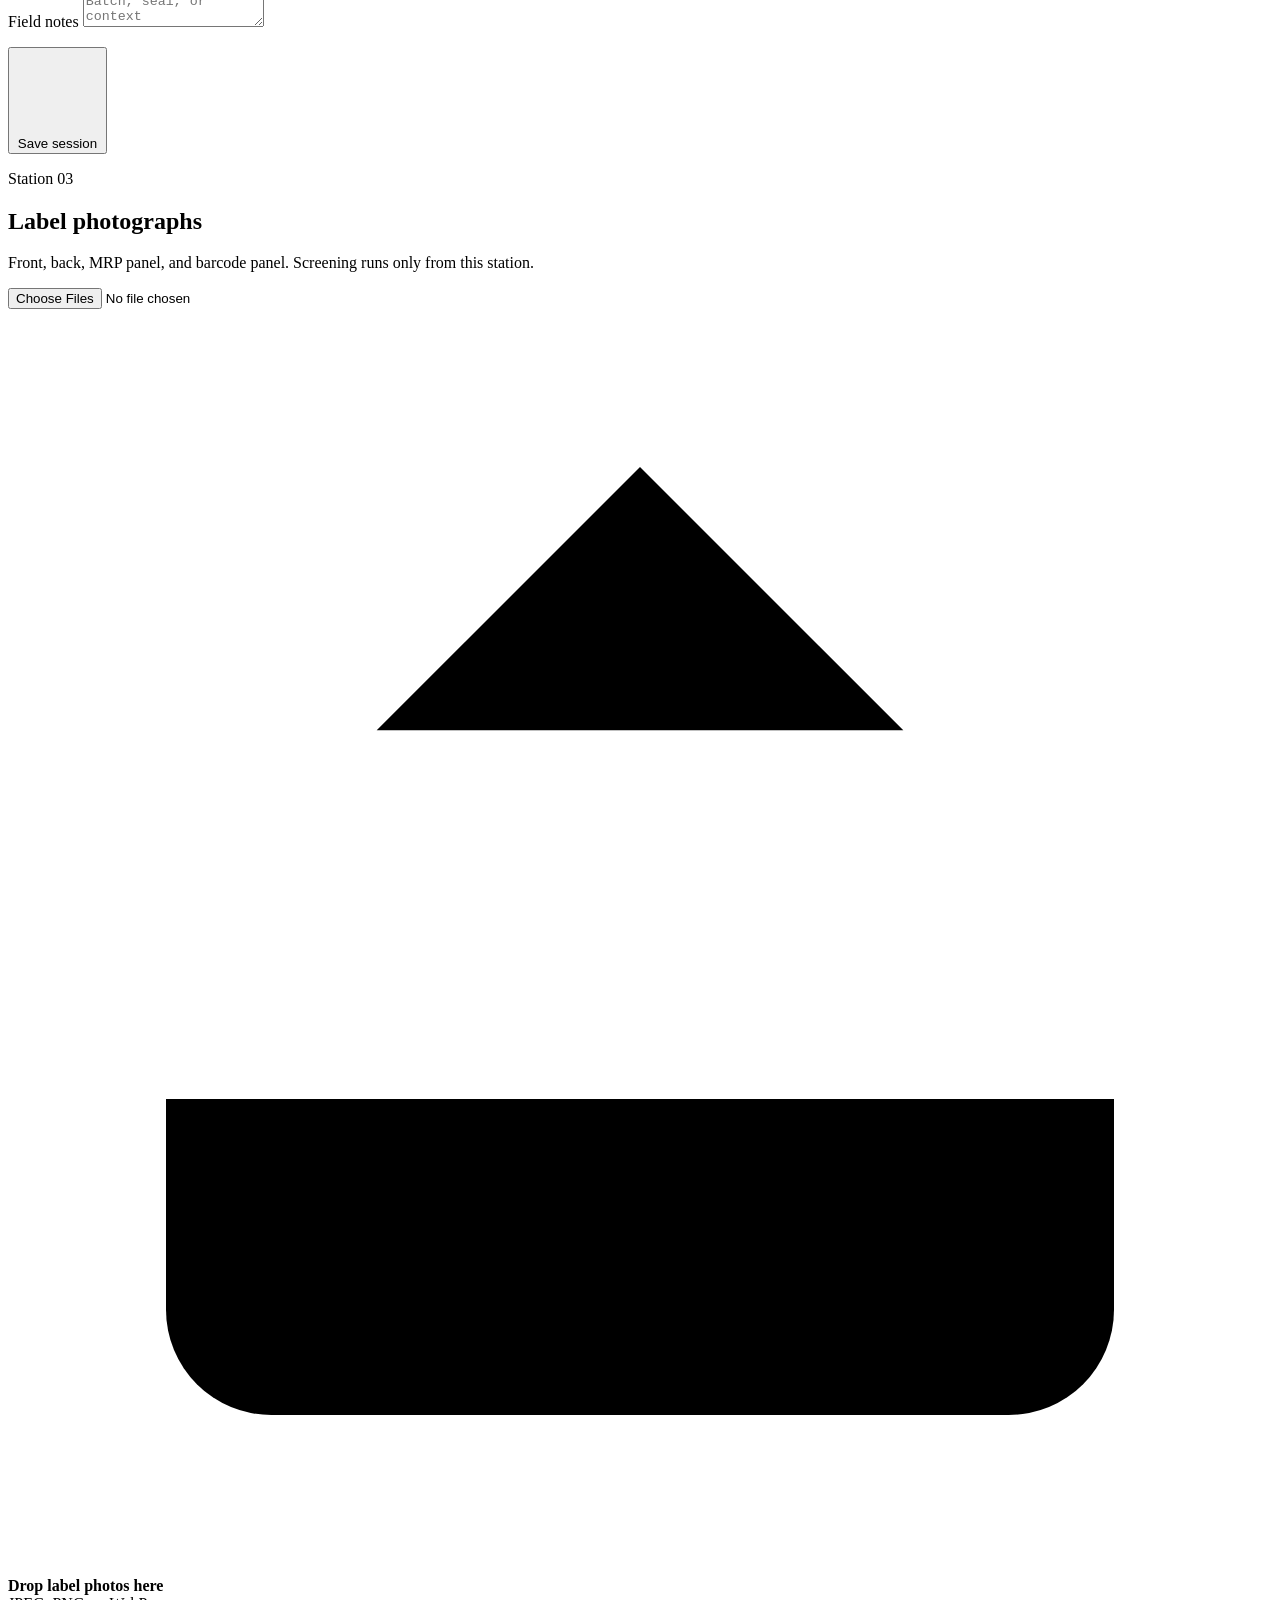
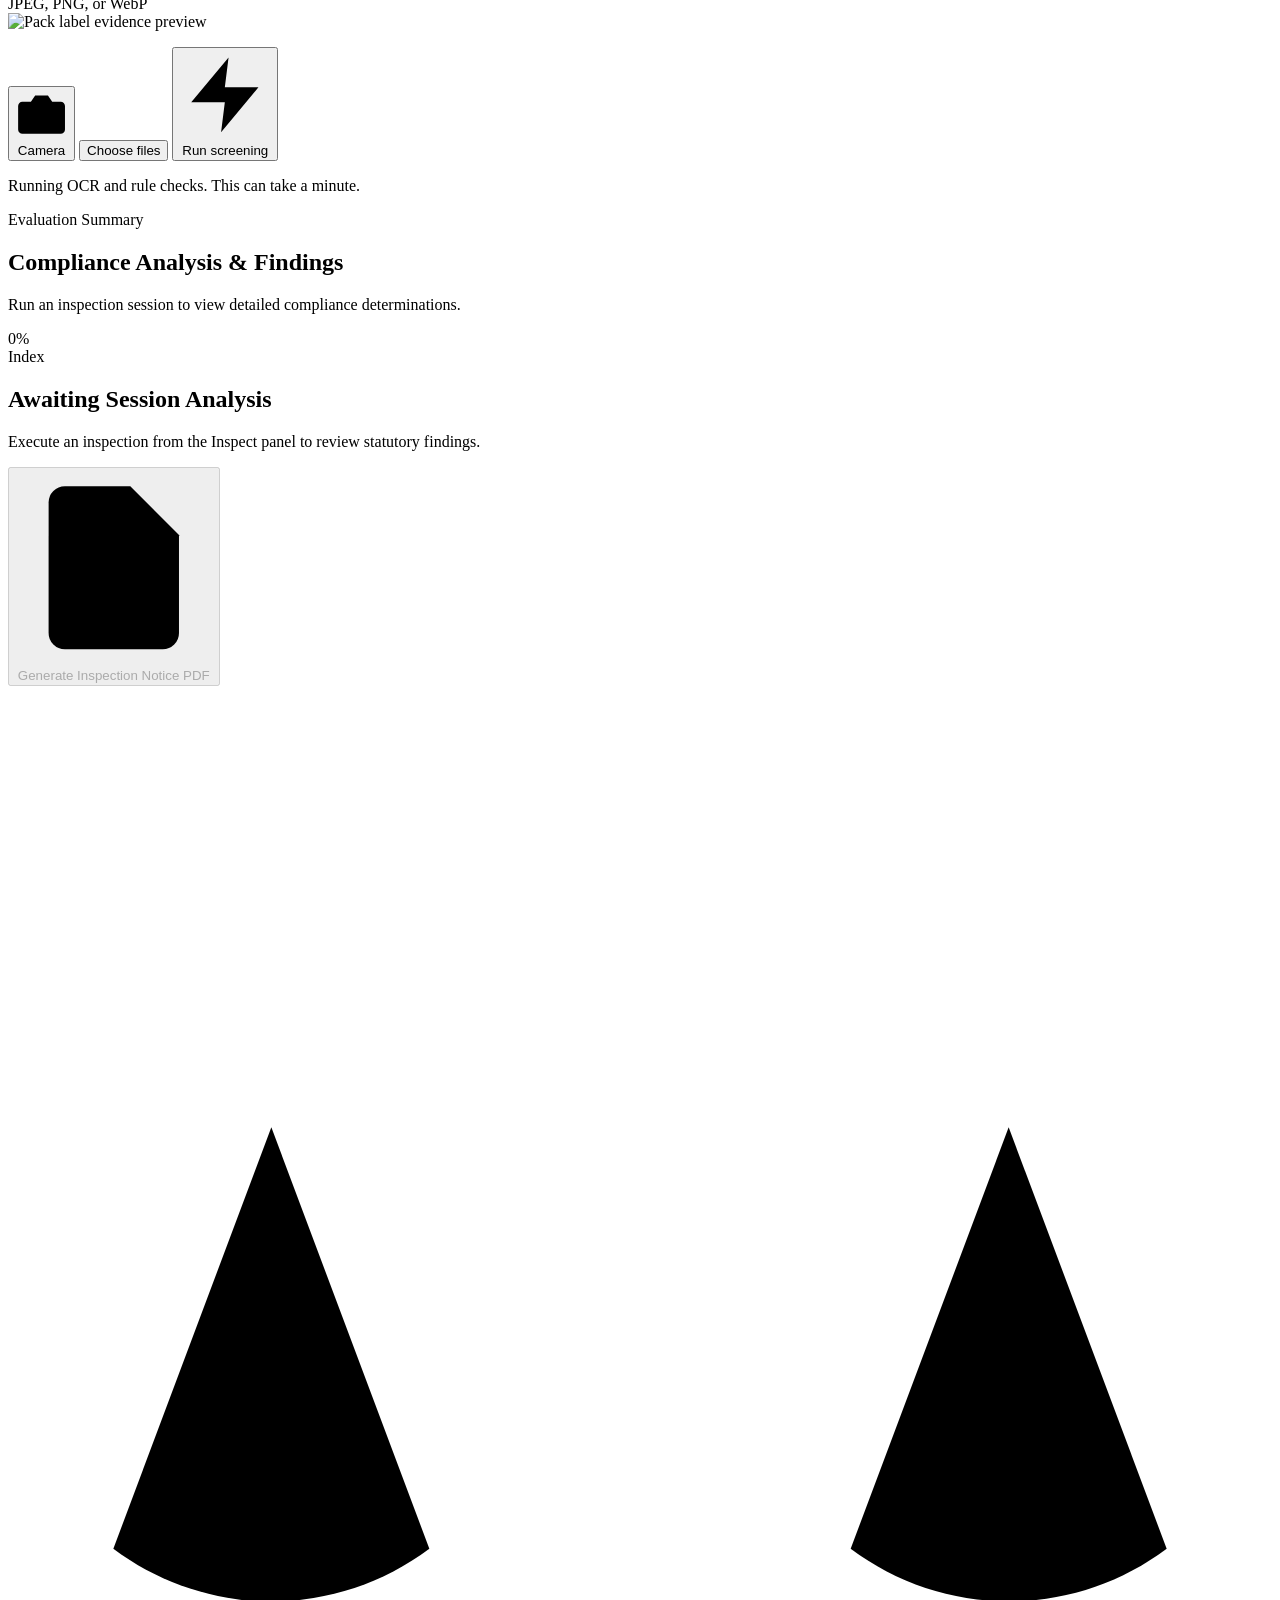
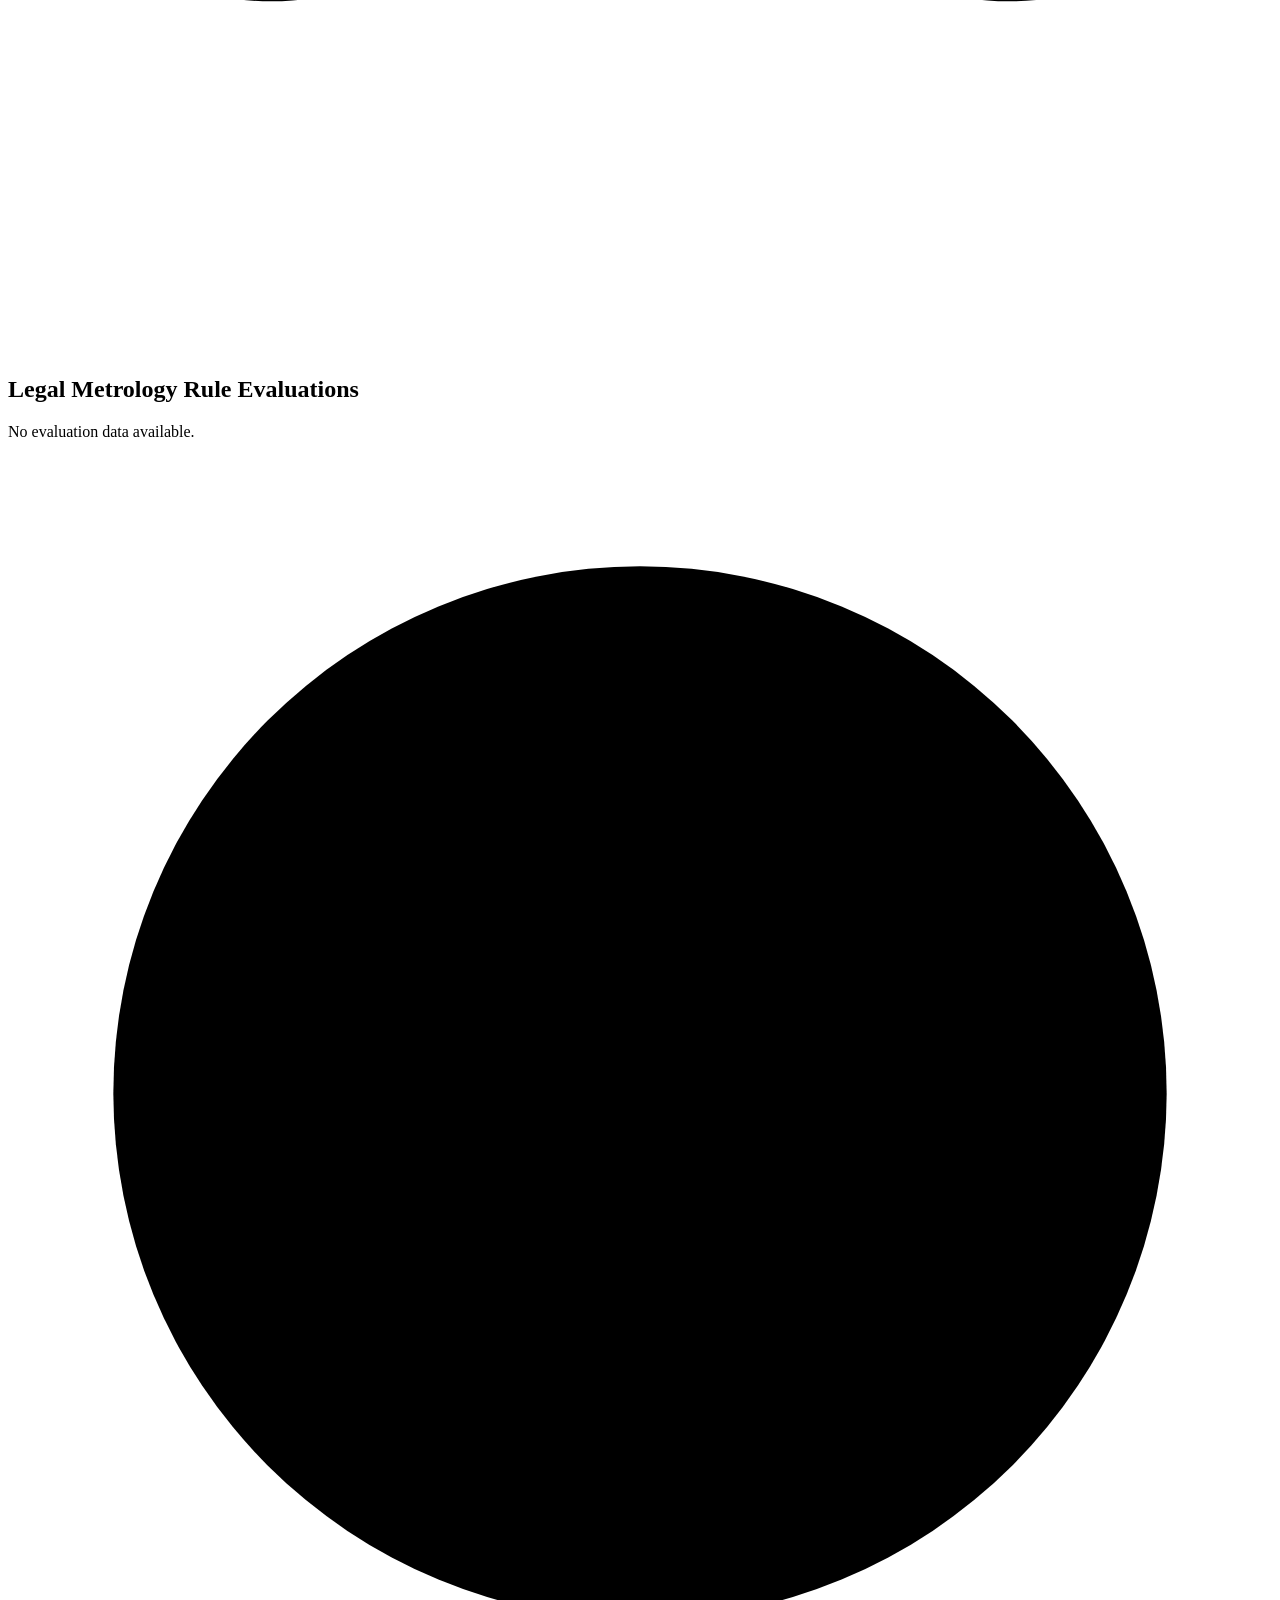
==== commit 40dad646: "ocr" ====
--- a/frontend/index.html
+++ b/frontend/index.html
@@ -18,7 +18,7 @@
   <link rel="preconnect" href="https://fonts.googleapis.com" />
   <link rel="preconnect" href="https://fonts.gstatic.com" crossorigin />
   <link href="https://fonts.googleapis.com/css2?family=Plus+Jakarta+Sans:wght@400;500;600;700;800&family=Source+Serif+4:opsz,wght@8..60,500;8..60,700&display=swap" rel="stylesheet" />
-  <link rel="stylesheet" href="/static/styles.css?v=17" />
+  <link rel="stylesheet" href="/static/styles.css?v=18" />
   <script>
     // Show the sign-in gate before first paint when there is no officer session
     try { if (!localStorage.getItem("packsure_token")) document.documentElement.classList.add("gate-open"); }
@@ -842,6 +842,38 @@
           <div id="fieldsGrid" class="product-grid" style="margin-top:12px"></div>
         </div>
 
+        <div class="card" id="evidenceCard" style="display:none">
+          <h2>
+            <svg viewBox="0 0 24 24"><rect x="3" y="3" width="18" height="18" rx="2"></rect><path d="M7 8h6M7 12h10M7 16h8"></path></svg>
+            Label Evidence Viewer
+          </h2>
+          <p class="muted">Where each declaration was read on the package. Boxes show OCR text detected on the photo; select a declaration or text line to highlight it.</p>
+
+          <div class="ev-panels" id="evPanels" role="tablist" aria-label="Package photos"></div>
+
+          <div class="ev-layout">
+            <div class="ev-stage-wrap">
+              <div class="ev-stage" id="evStage">
+                <img id="evImage" alt="Package label photo" />
+                <svg id="evOverlay" class="ev-overlay" preserveAspectRatio="none" aria-hidden="true"></svg>
+              </div>
+              <div class="ev-legend">
+                <span><i class="ev-key ev-key-field"></i>Declaration source</span>
+                <span><i class="ev-key ev-key-ocr"></i>OCR text</span>
+                <span><i class="ev-key ev-key-low"></i>Low confidence (&lt;60%)</span>
+                <label class="ev-toggle"><input type="checkbox" id="evShowAll" checked /> Show all OCR boxes</label>
+              </div>
+            </div>
+
+            <div class="ev-side">
+              <h3 class="ev-side-title">Declarations &amp; source</h3>
+              <div id="evFields" class="ev-list"></div>
+              <h3 class="ev-side-title">OCR text on this photo <span id="evOcrCount" class="muted"></span></h3>
+              <div id="evOcrLines" class="ev-list ev-ocr-list"></div>
+            </div>
+          </div>
+        </div>
+
         <div class="card">
           <h2>
             <svg viewBox="0 0 24 24"><path d="M12 22s8-4 8-10V5l-8-3-8 3v7c0 6 8 10 8 10z"></path></svg>
@@ -1565,6 +1597,6 @@
   </div>
 
   <div class="toast" id="toast"></div>
-  <script src="/static/app.js?v=17"></script>
+  <script src="/static/app.js?v=18"></script>
 </body>
 </html>
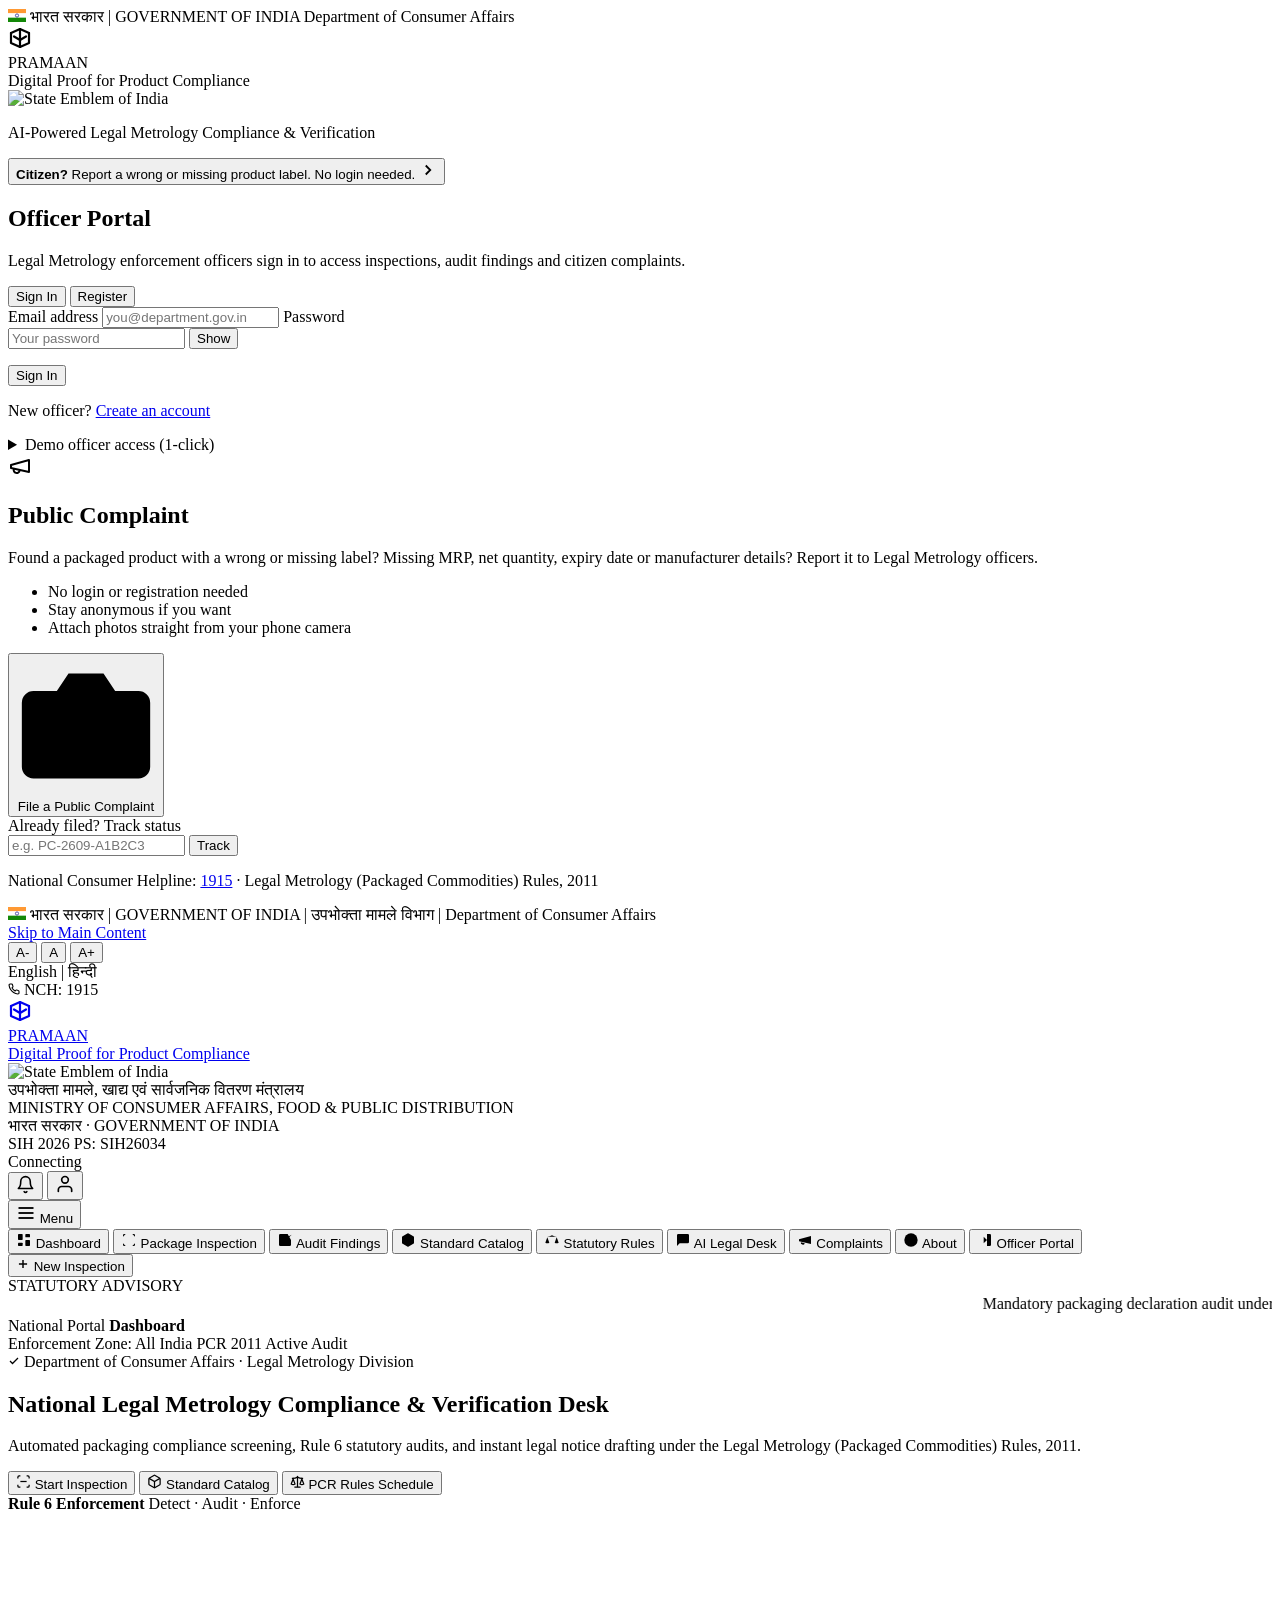
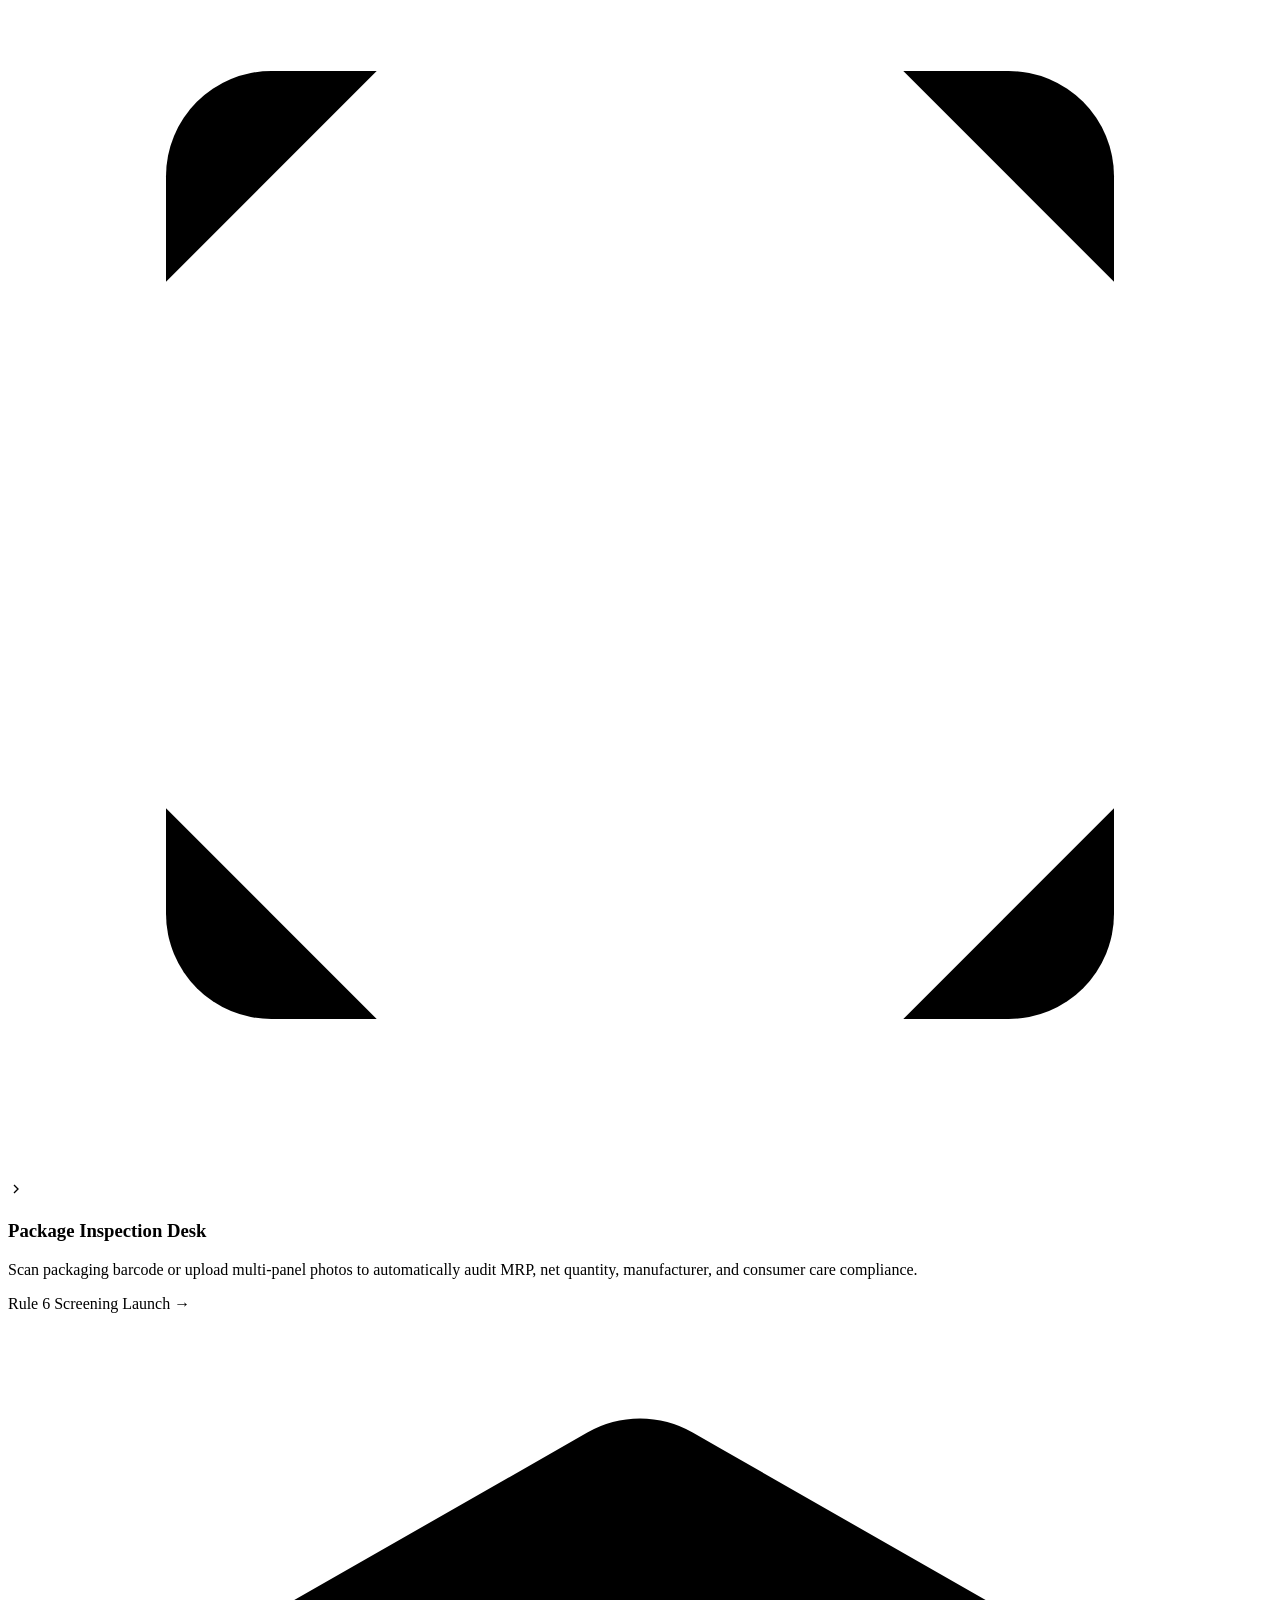
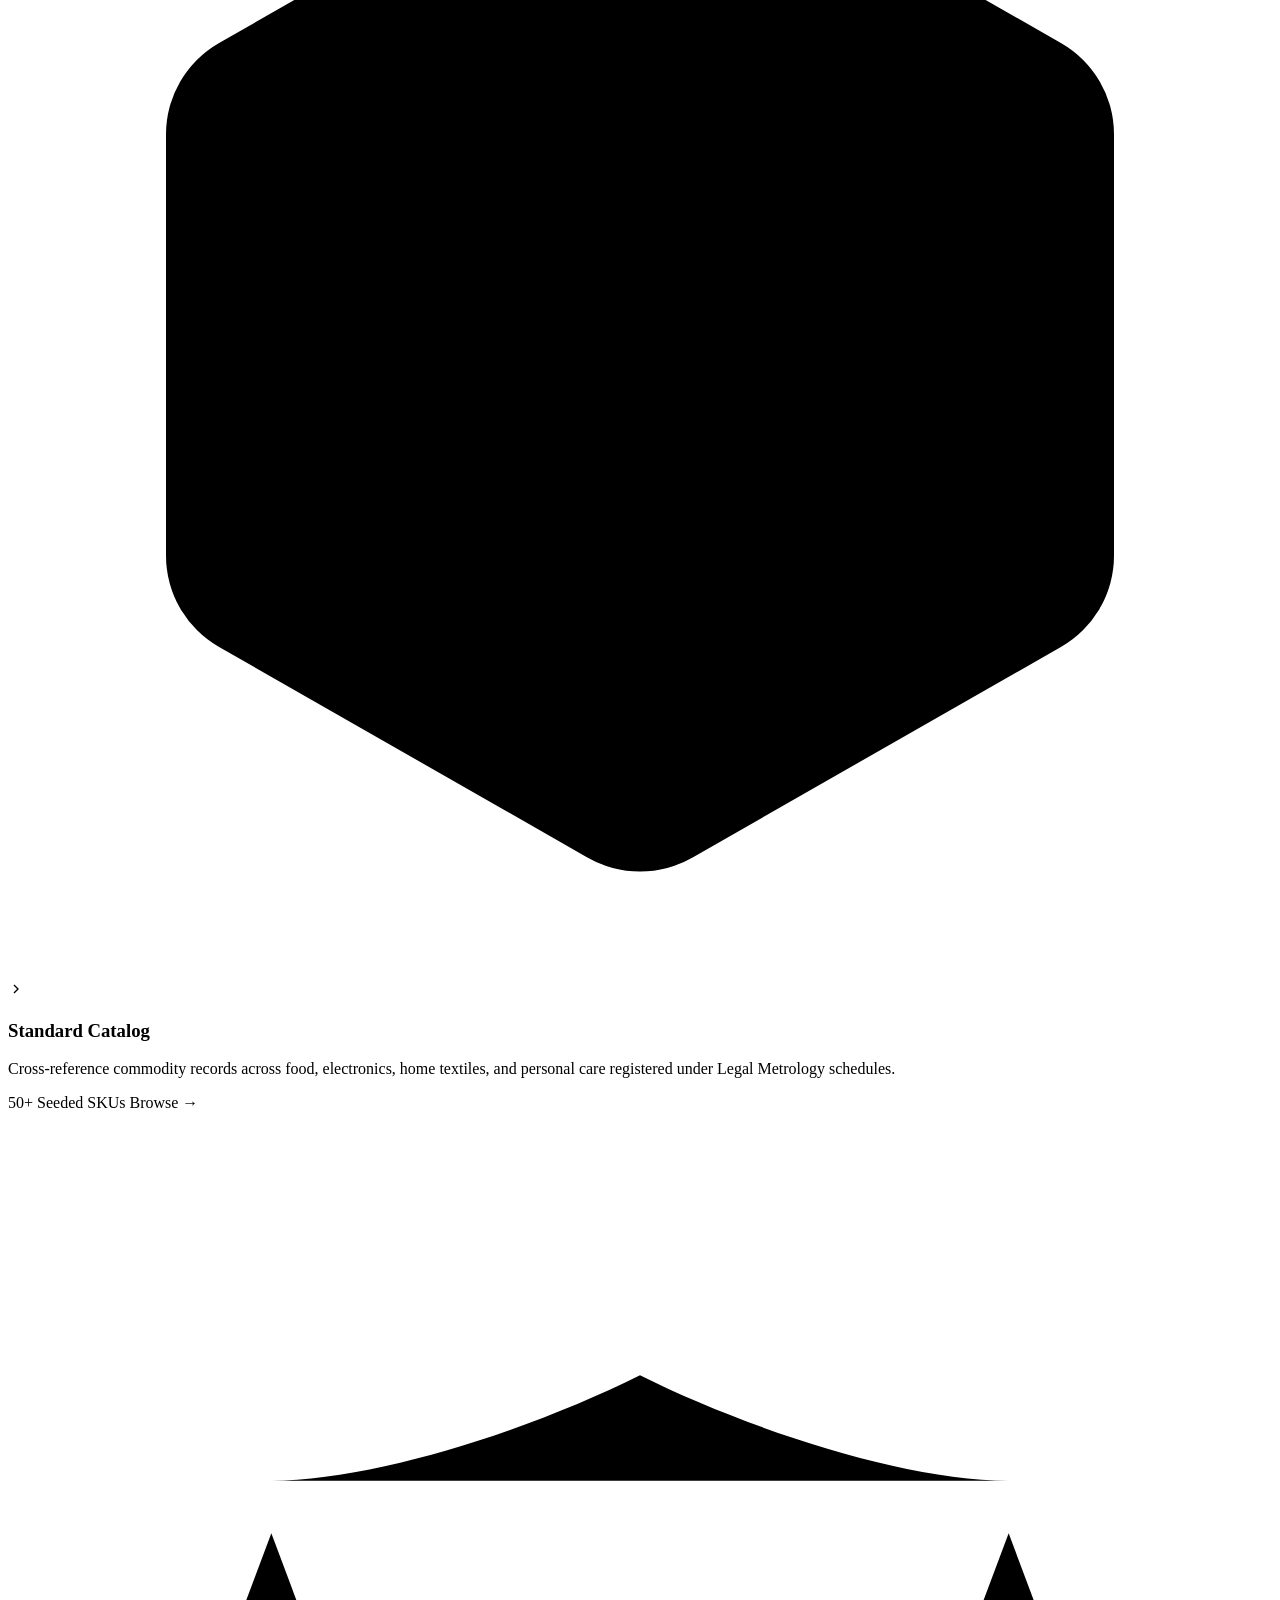
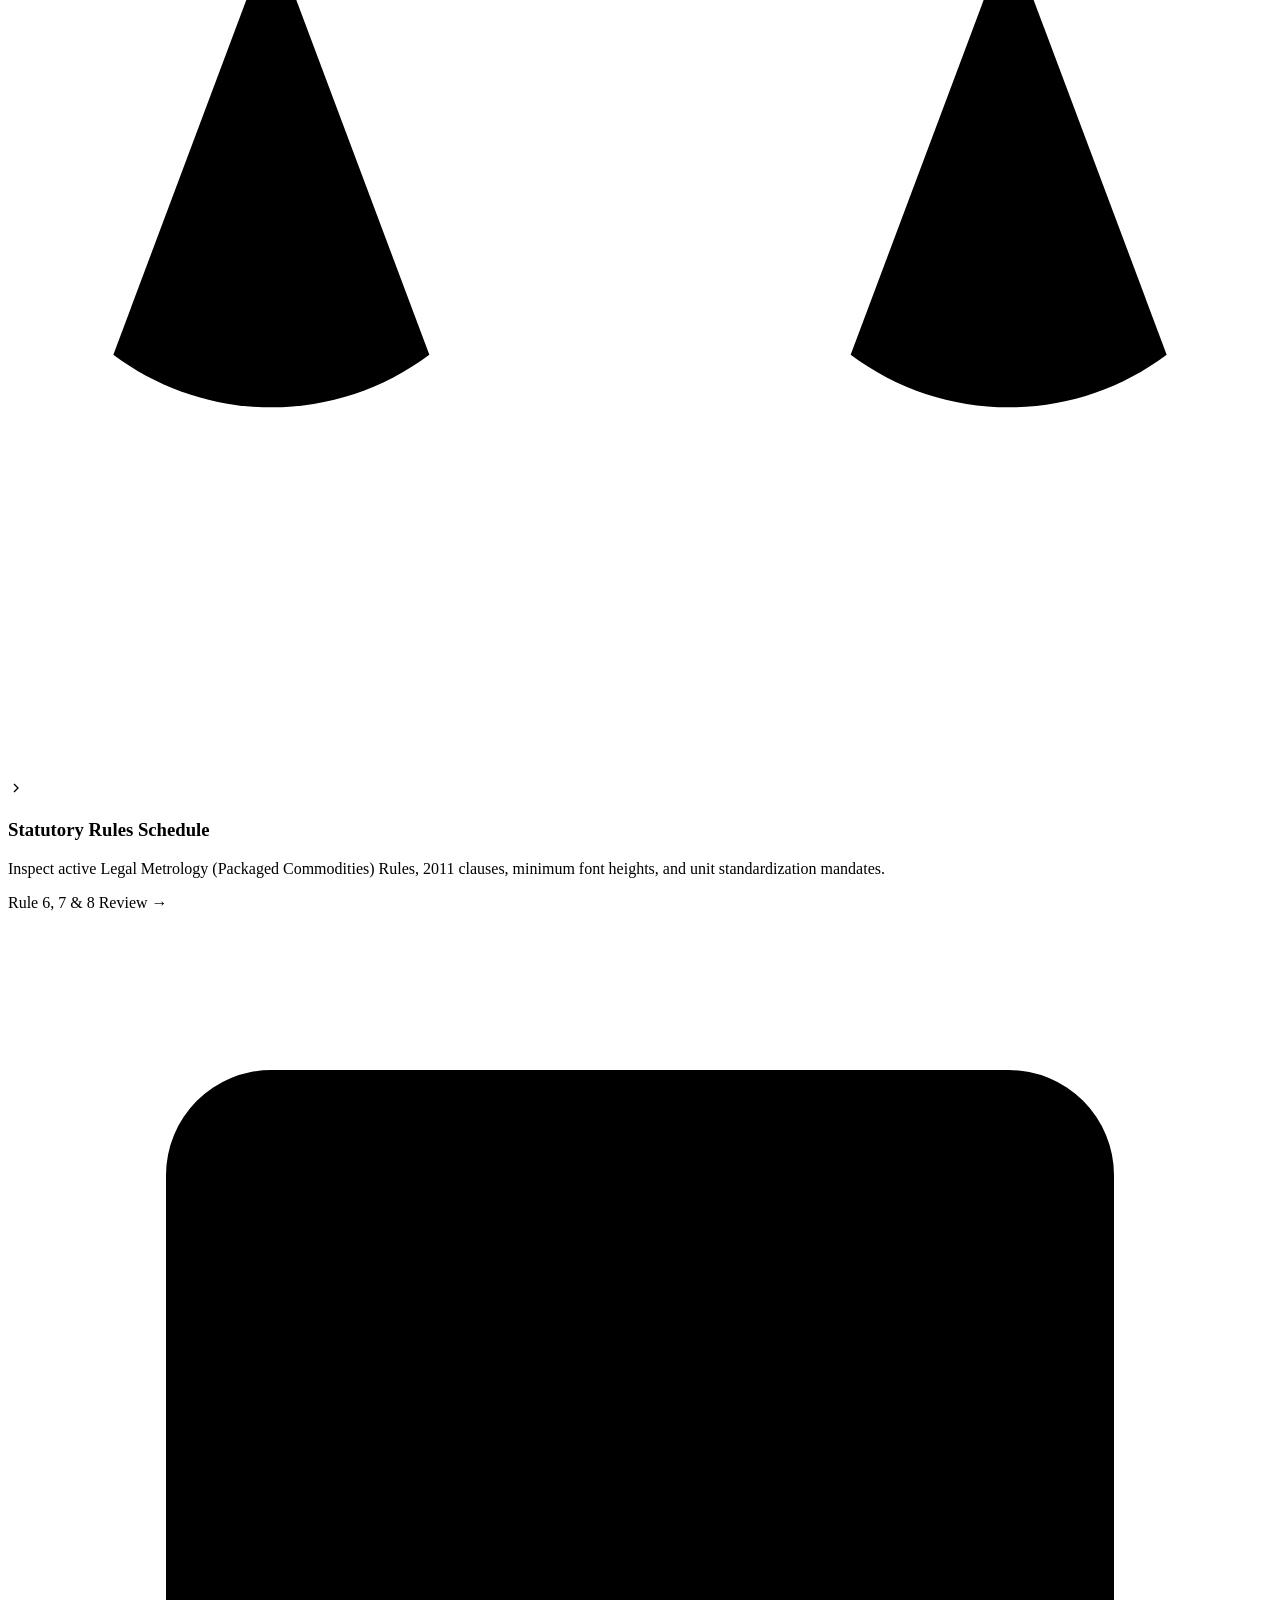
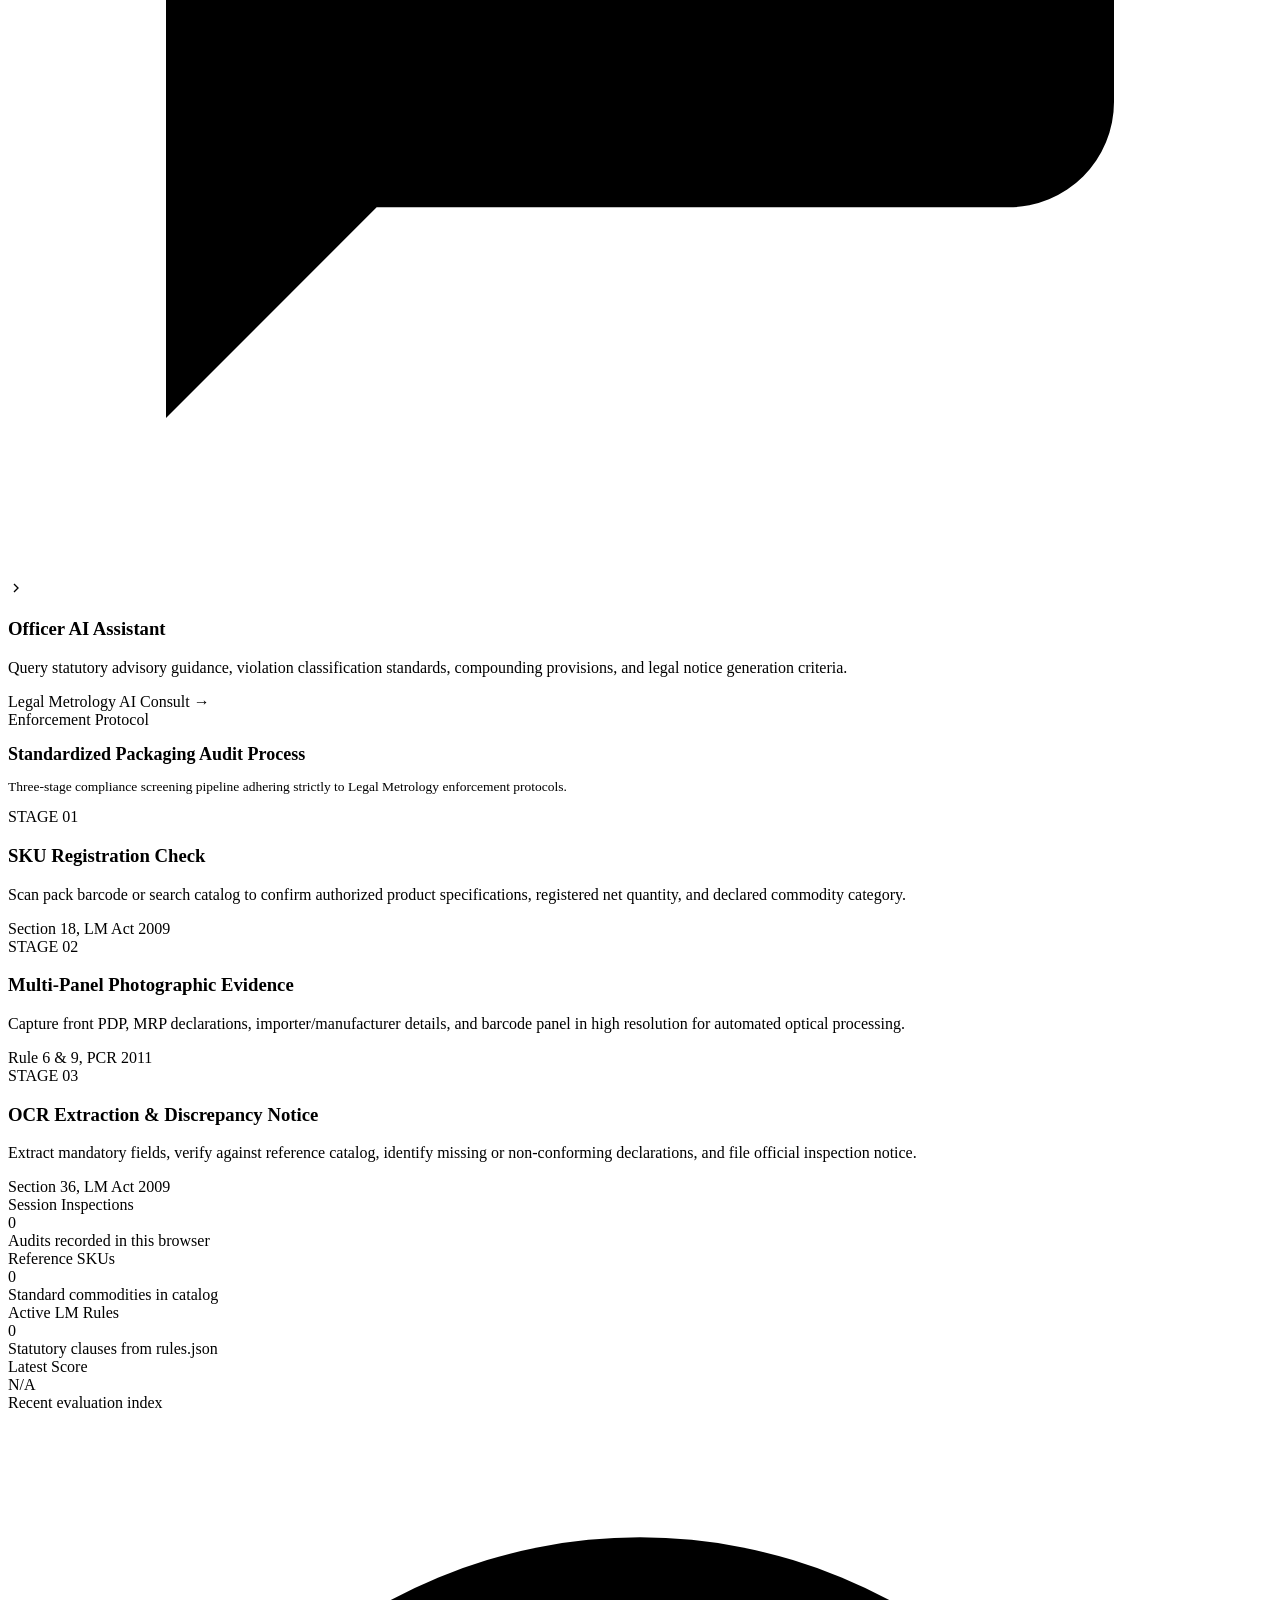
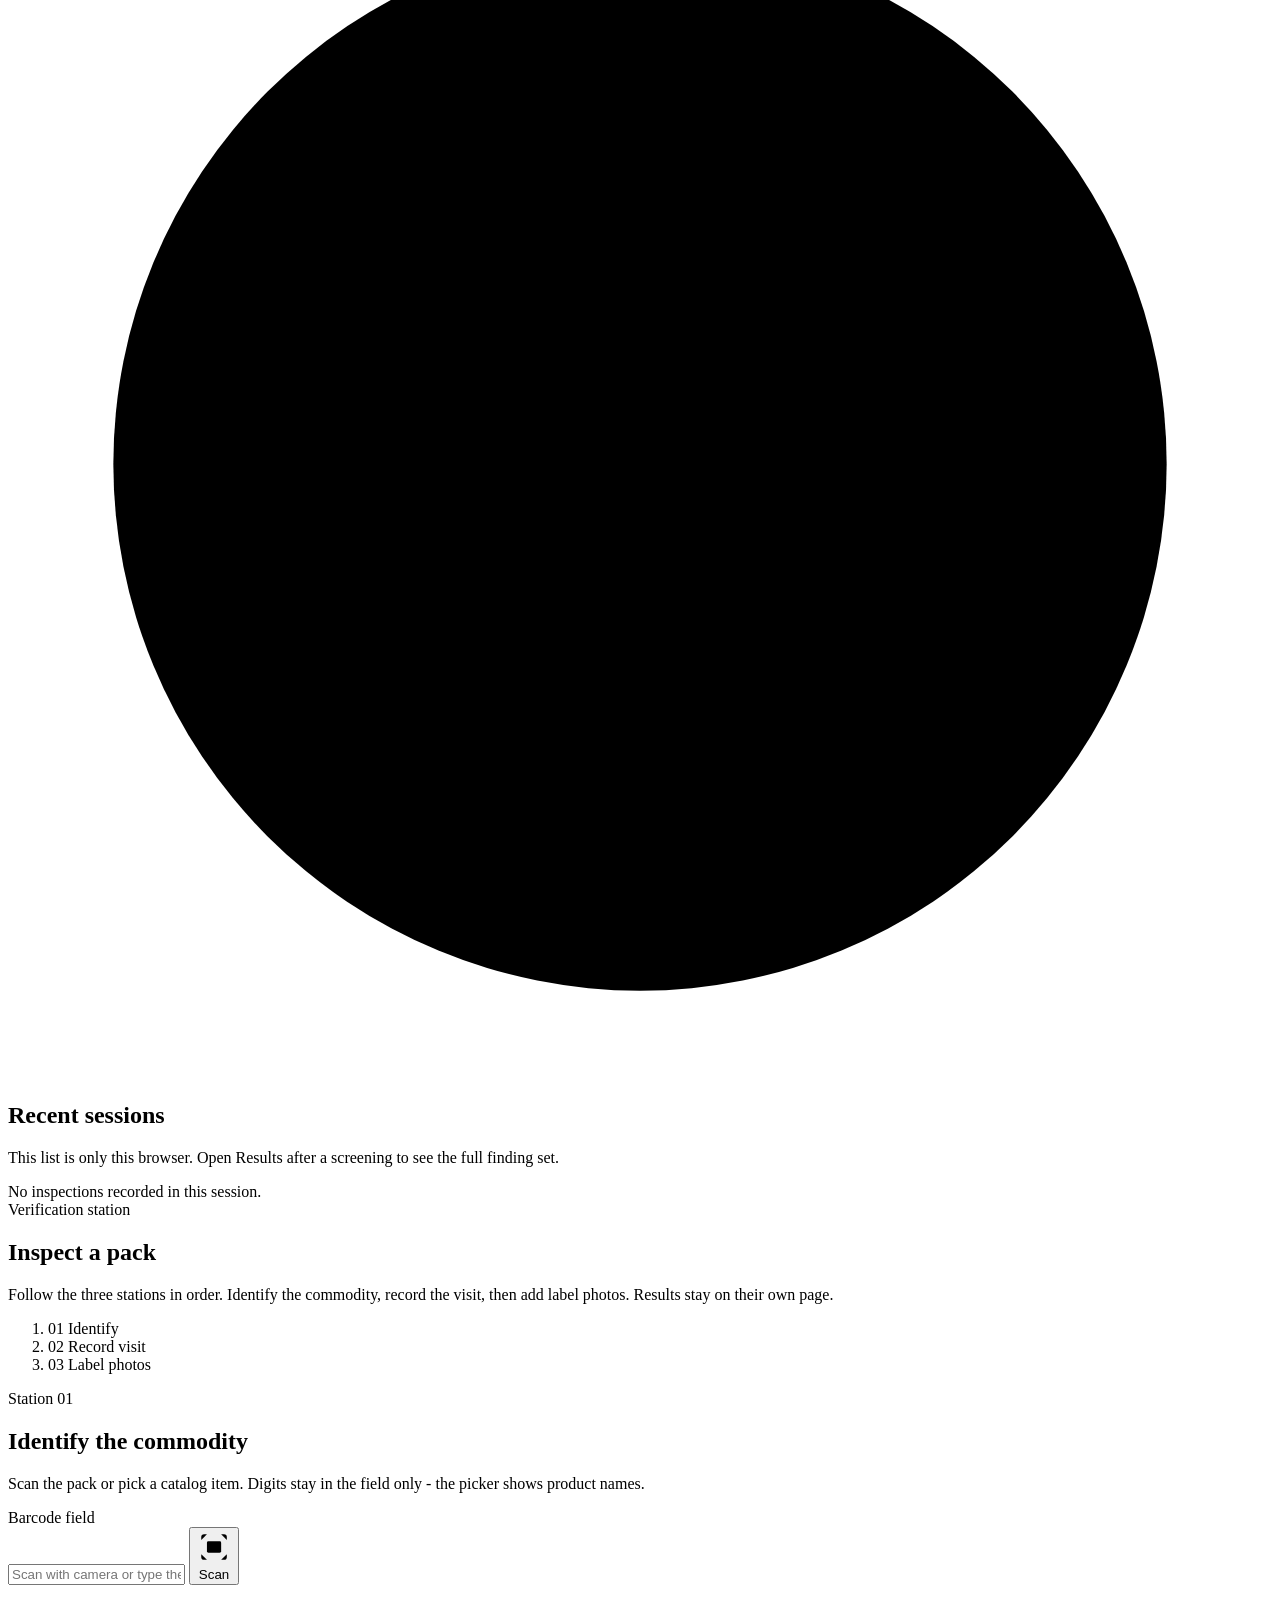
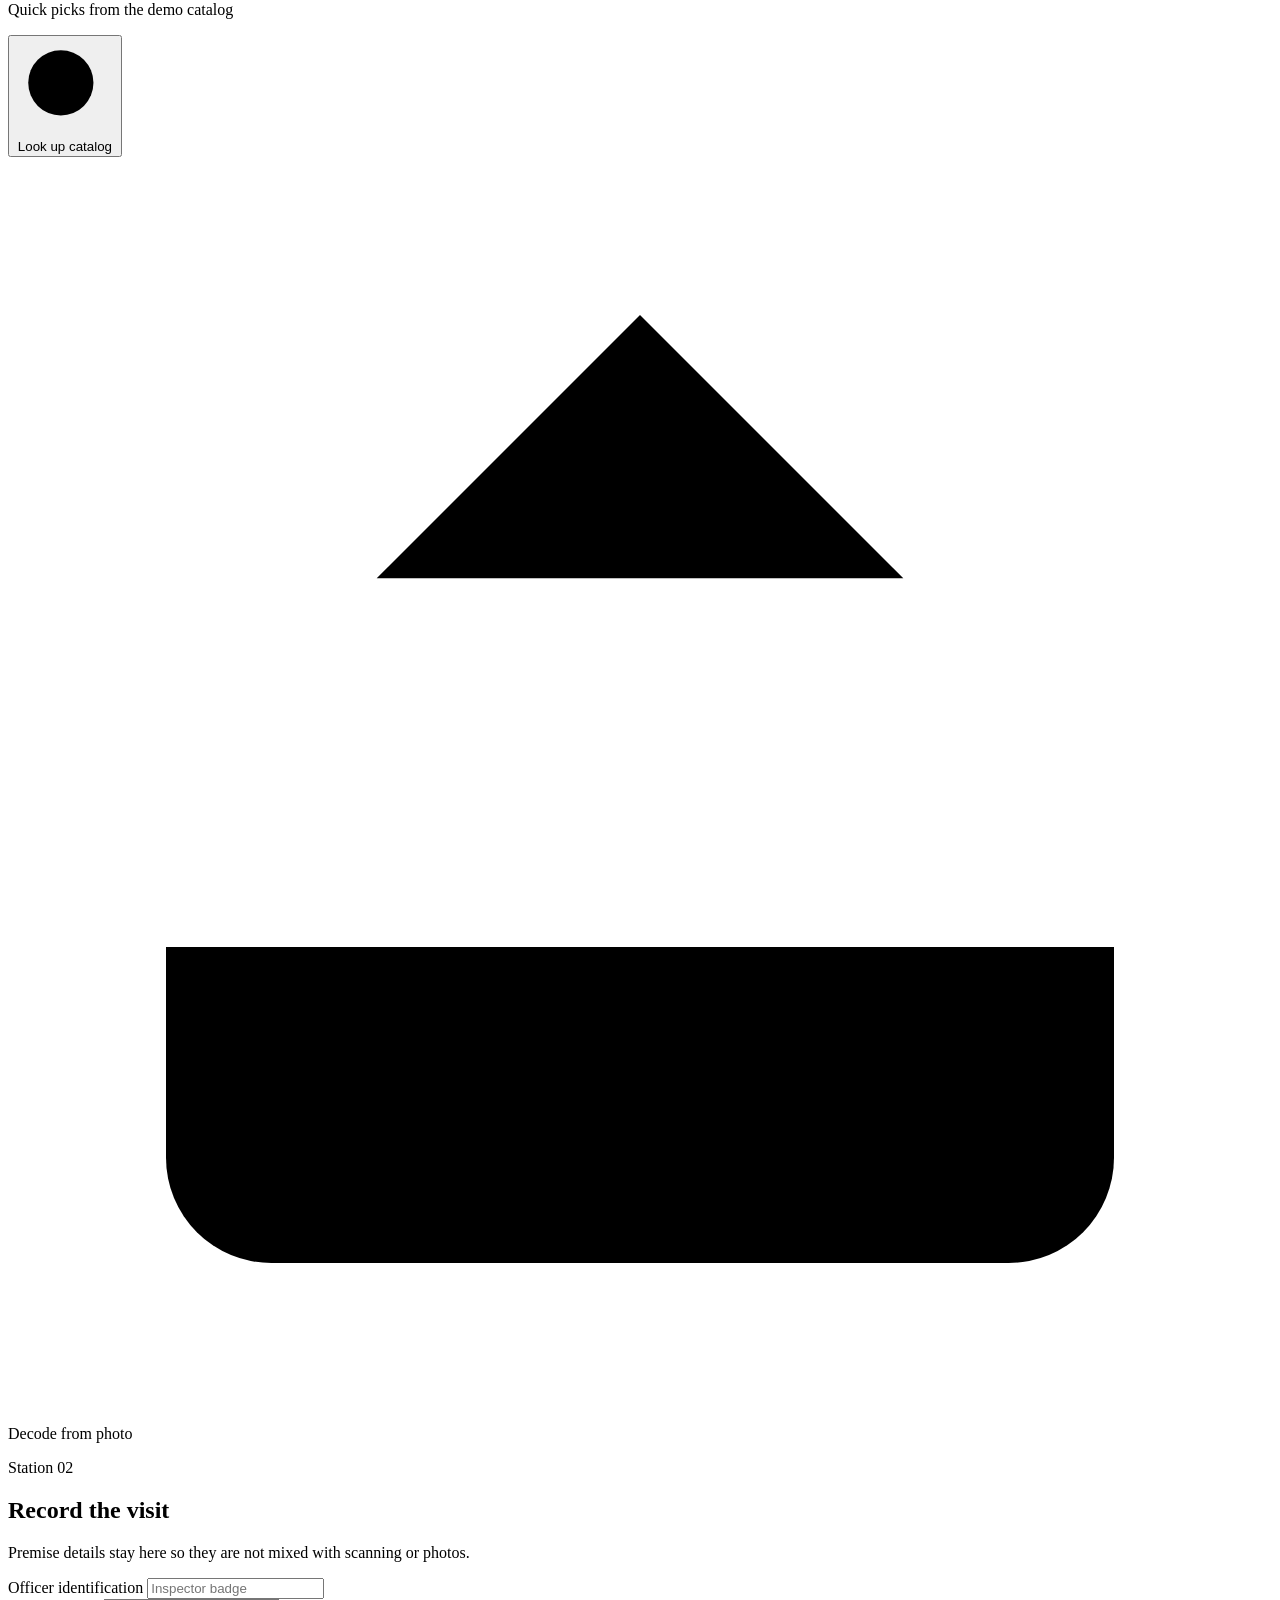
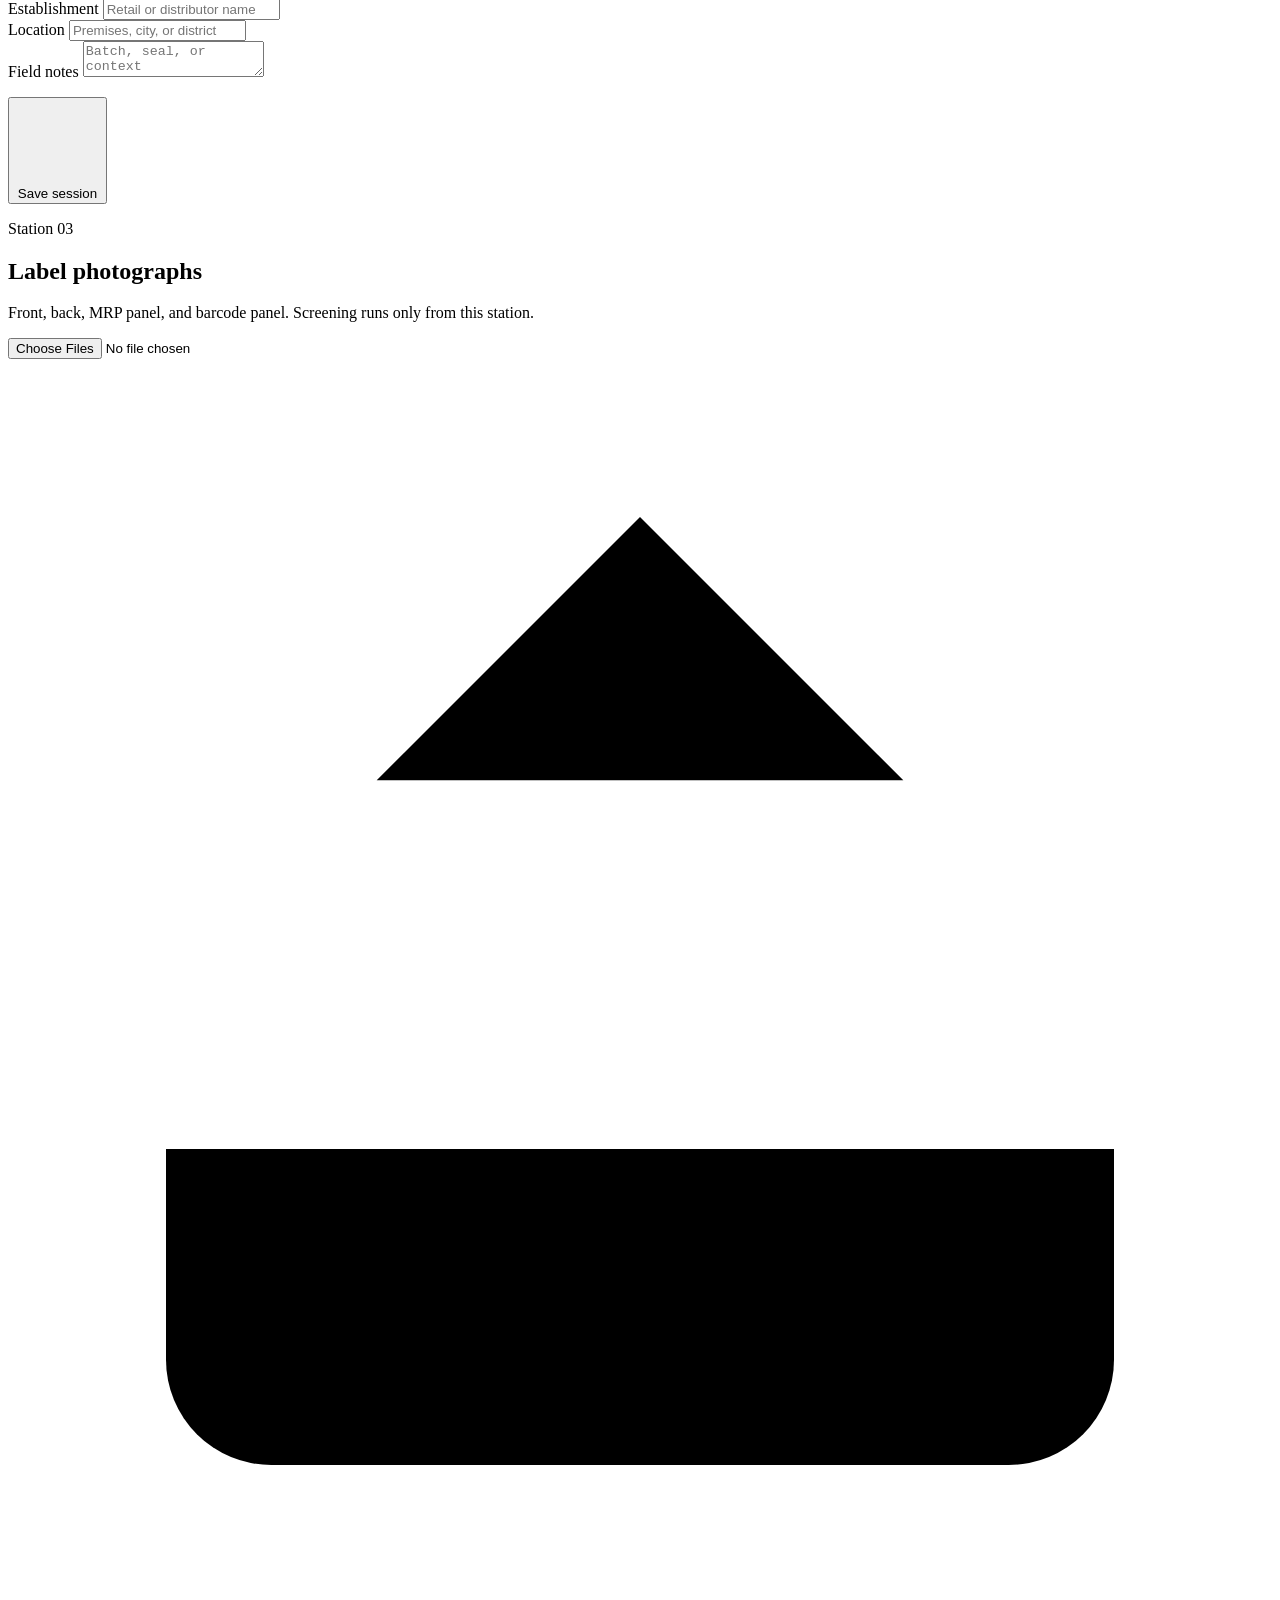
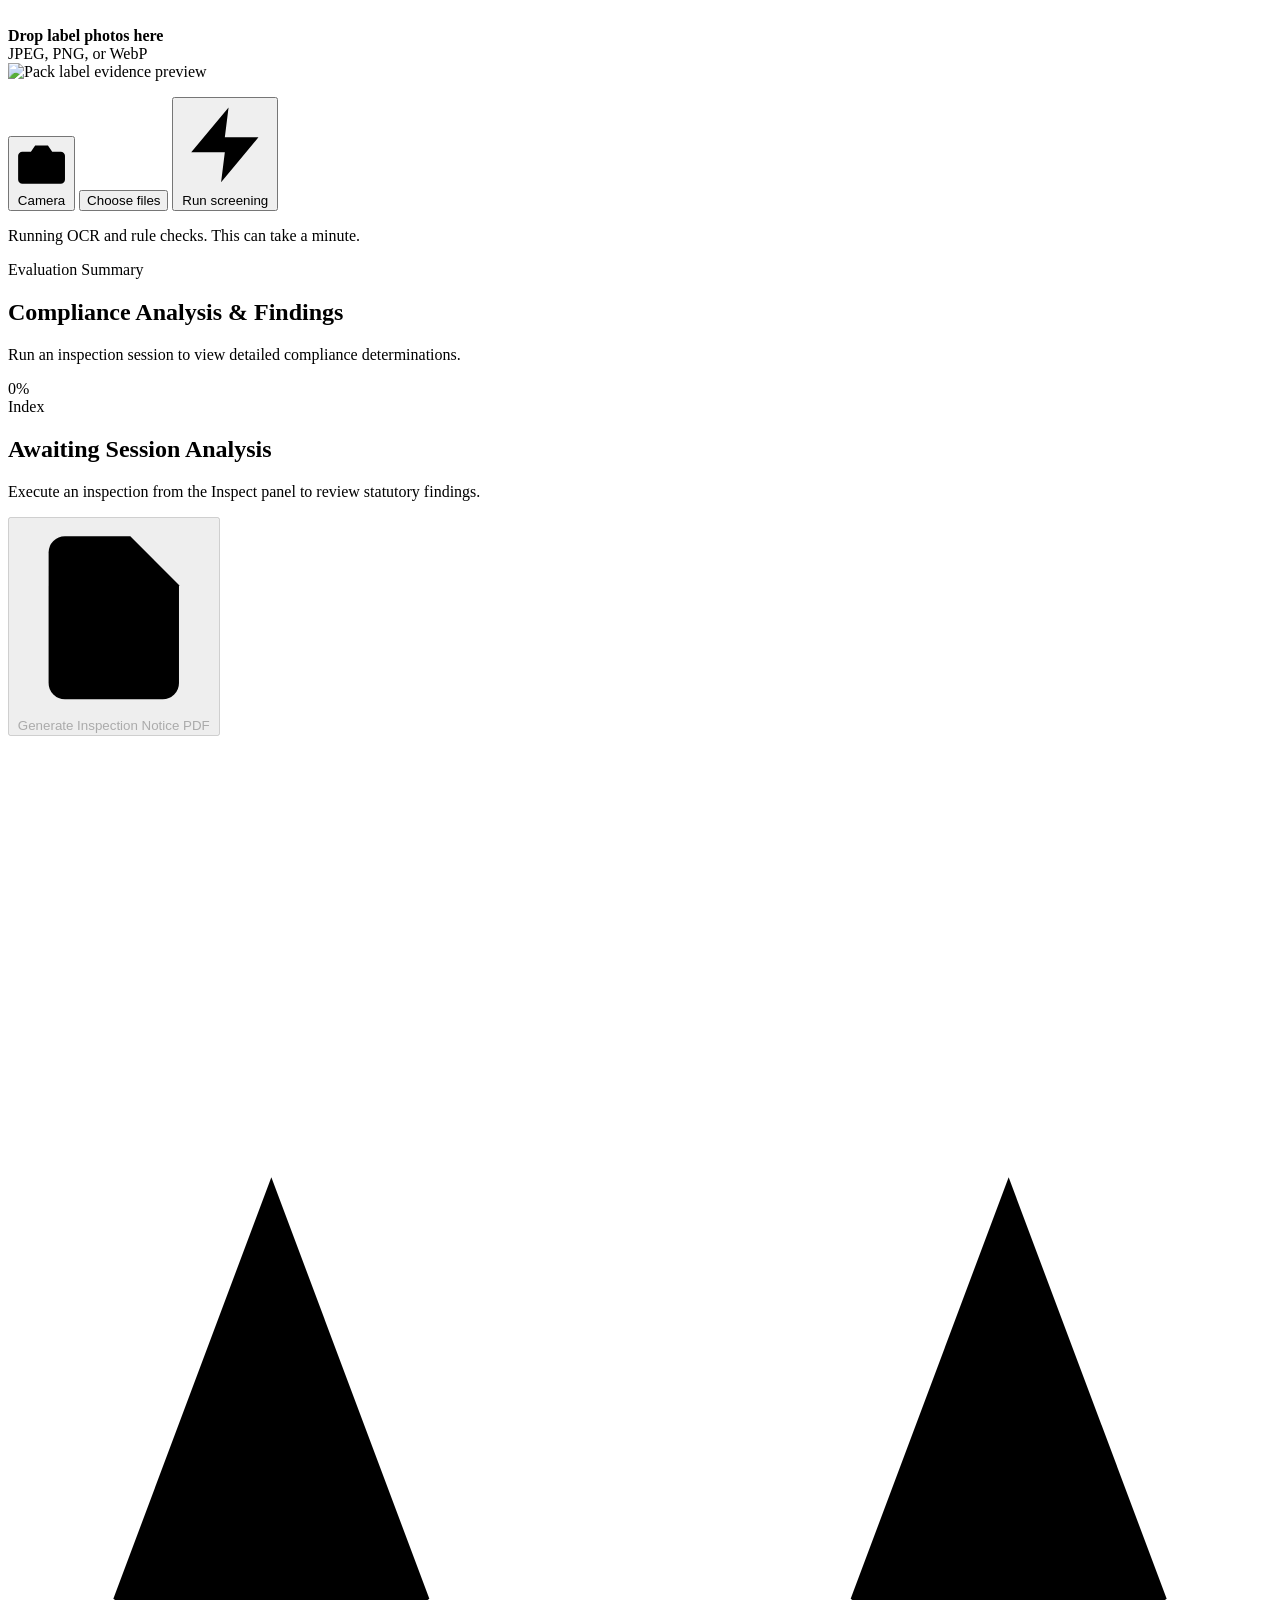
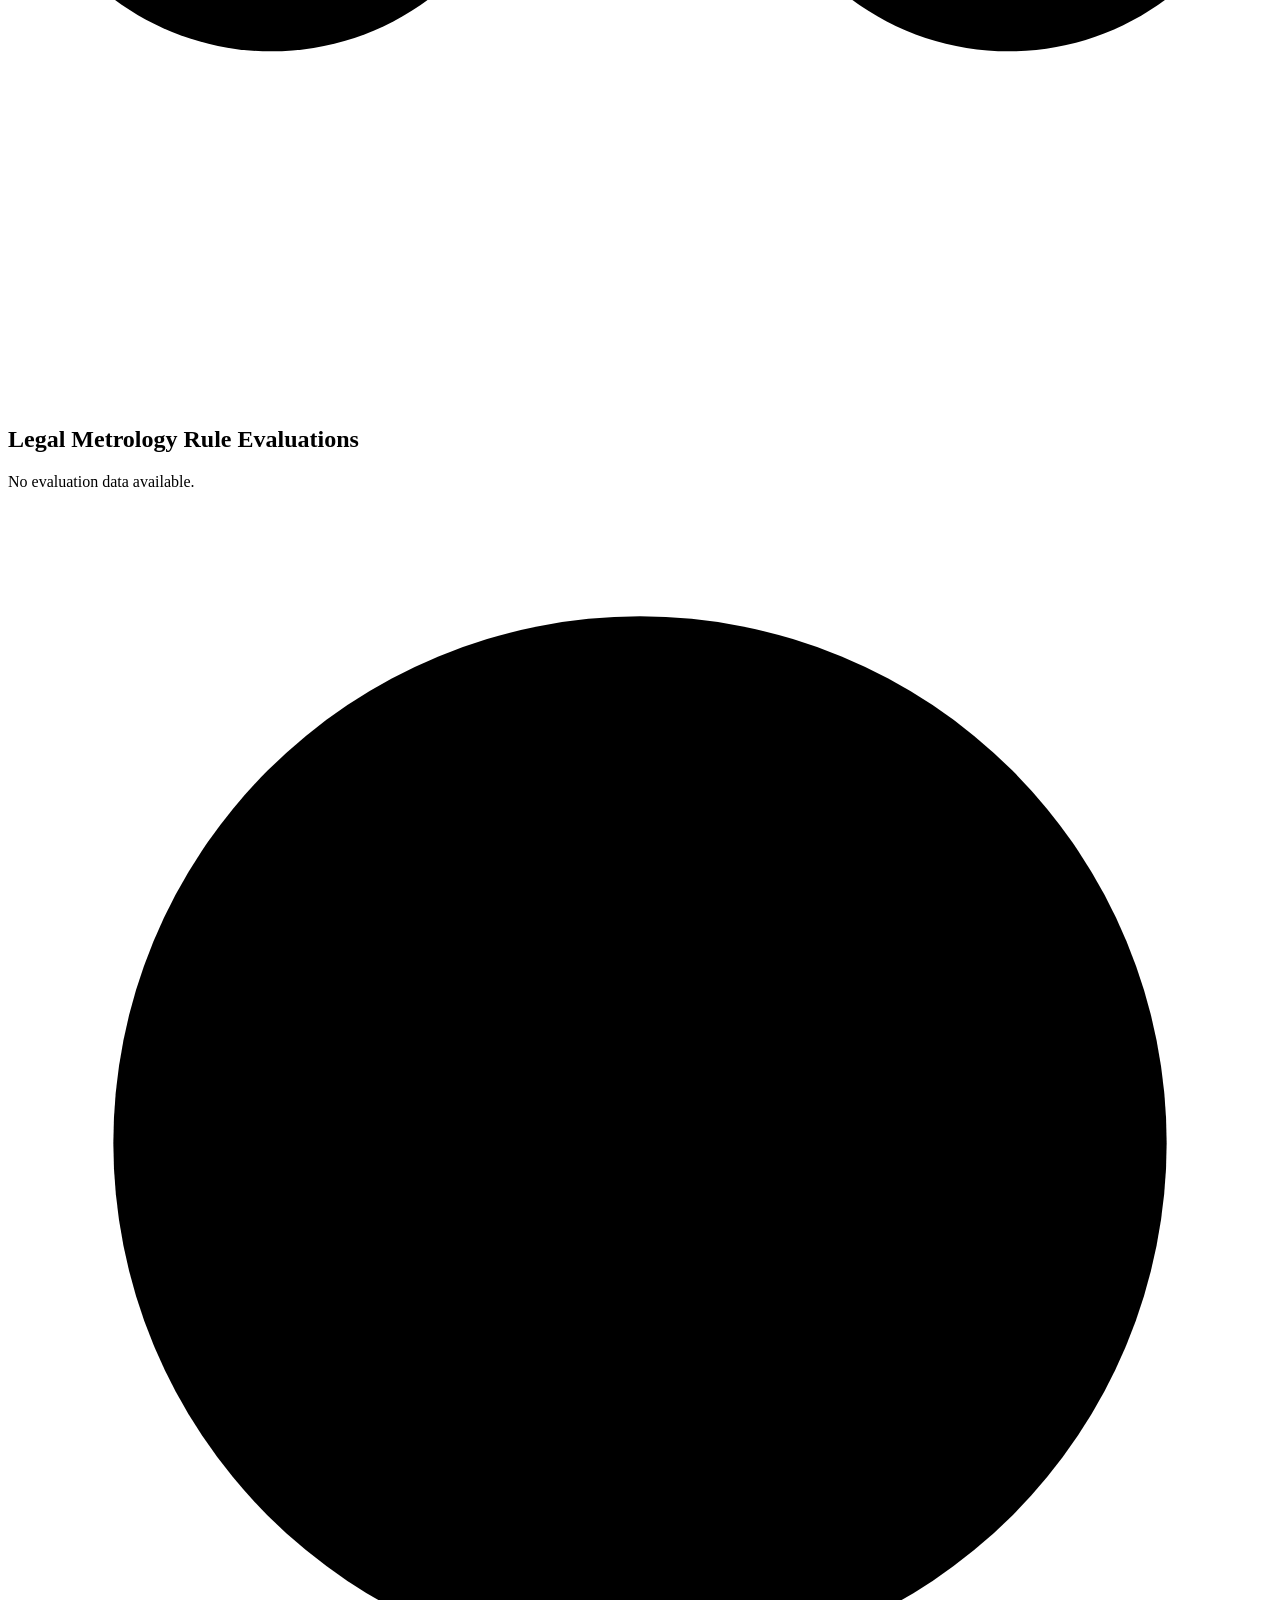
==== commit 655bbbf9: "pramaan" ====
--- a/frontend/index.html
+++ b/frontend/index.html
@@ -3,22 +3,22 @@
 <head>
   <meta charset="UTF-8" />
   <meta name="viewport" content="width=device-width, initial-scale=1.0, viewport-fit=cover" />
-  <title>PackSure - Legal Metrology Verification System</title>
-  <meta name="description" content="Official Legal Metrology compliance screening portal for pre-packaged commodities under the Legal Metrology (Packaged Commodities) Rules, 2011. Automated barcode lookup, OCR declaration extraction, and rule verification." />
-  <meta name="keywords" content="Legal Metrology, Packaged Commodities Rules 2011, PackSure, Department of Consumer Affairs, MRP verification, Net quantity, SIH26034" />
-  <meta name="application-name" content="PackSure" />
+  <title>PRAMAAN - AI-Powered Legal Metrology Compliance &amp; Verification</title>
+  <meta name="description" content="PRAMAAN: Digital Proof for Product Compliance. Official Legal Metrology compliance screening portal for pre-packaged commodities under the Legal Metrology (Packaged Commodities) Rules, 2011. Automated barcode lookup, OCR declaration extraction, and rule verification." />
+  <meta name="keywords" content="Legal Metrology, Packaged Commodities Rules 2011, PRAMAAN, Department of Consumer Affairs, MRP verification, Net quantity, SIH26034" />
+  <meta name="application-name" content="PRAMAAN" />
   <meta name="theme-color" content="#090d16" />
   <meta name="robots" content="index, follow" />
-  <link rel="canonical" href="https://packsure.gov.in" />
-  <meta property="og:title" content="PackSure - Legal Metrology Verification System" />
+  <link rel="canonical" href="https://pramaan.gov.in" />
+  <meta property="og:title" content="PRAMAAN - AI-Powered Legal Metrology Compliance &amp; Verification" />
   <meta property="og:description" content="Official statutory compliance screening and declaration verification for packaged commodities under Indian Legal Metrology Rules." />
-  <meta property="og:url" content="https://packsure.gov.in" />
+  <meta property="og:url" content="https://pramaan.gov.in" />
   <meta property="og:type" content="website" />
   <link rel="icon" type="image/svg+xml" href="/static/favicon.svg" />
   <link rel="preconnect" href="https://fonts.googleapis.com" />
   <link rel="preconnect" href="https://fonts.gstatic.com" crossorigin />
   <link href="https://fonts.googleapis.com/css2?family=Plus+Jakarta+Sans:wght@400;500;600;700;800&family=Source+Serif+4:opsz,wght@8..60,500;8..60,700&display=swap" rel="stylesheet" />
-  <link rel="stylesheet" href="/static/styles.css?v=18" />
+  <link rel="stylesheet" href="/static/styles.css?v=19" />
   <script>
     // Show the sign-in gate before first paint when there is no officer session
     try { if (!localStorage.getItem("packsure_token")) document.documentElement.classList.add("gate-open"); }
@@ -30,7 +30,7 @@
   <div class="emblem-watermark" aria-hidden="true"></div>
 
   <!-- Entry Gate: Officer Sign In / Register + Citizen Public Complaint -->
-  <div class="auth-gate" id="authGate" role="main" aria-label="PackSure sign in">
+  <div class="auth-gate" id="authGate" role="main" aria-label="PRAMAAN sign in">
     <div class="gate-strip">
       <svg width="18" height="13" viewBox="0 0 18 13" fill="none" aria-hidden="true">
         <rect width="18" height="4.33" fill="#FF9933"/>
@@ -48,12 +48,13 @@
           <svg width="24" height="24" viewBox="0 0 24 24" fill="none" stroke="currentColor" stroke-width="2.2" stroke-linecap="round" stroke-linejoin="round"><path d="M12 3v18"></path><path d="m3 7 9-4 9 4"></path><path d="M3 7v10l9 4 9-4V7"></path><path d="M6 10.5 12 14l6-3.5"></path></svg>
         </div>
         <div>
-          <div class="brand-title">PackSure</div>
-          <span class="brand-subtitle">National Compliance Agency</span>
+          <div class="brand-title">PRAMAAN</div>
+          <span class="brand-subtitle">Digital Proof for Product Compliance</span>
         </div>
       </div>
       <img src="/static/emblem.svg" alt="State Emblem of India" class="gate-emblem" width="40" height="50" />
     </div>
+    <p class="gate-descriptor">AI-Powered Legal Metrology Compliance &amp; Verification</p>
 
     <!-- View 1: Sign in / Register + citizen entry point -->
     <div class="gate-body" id="gateAuthView">
@@ -317,9 +318,9 @@
     <!-- 2. Grand Sovereign Masthead Banner -->
     <div class="gov-masthead">
       <div class="gov-masthead-inner">
-        <!-- 1. Left: PackSure Portal Brand & Identity -->
+        <!-- 1. Left: PRAMAAN Portal Brand & Identity -->
         <div class="gov-portal-identity">
-          <a class="brand" href="#dashboard" data-page="dashboard" aria-label="PackSure Home">
+          <a class="brand" href="#dashboard" data-page="dashboard" aria-label="PRAMAAN Home">
             <div class="brand-mark">
               <svg width="24" height="24" viewBox="0 0 24 24" fill="none" stroke="currentColor" stroke-width="2.2" stroke-linecap="round" stroke-linejoin="round">
                 <path d="M12 3v18"></path>
@@ -329,8 +330,8 @@
               </svg>
             </div>
             <div>
-              <div class="brand-title">PackSure</div>
-              <span class="brand-subtitle">National Compliance Agency</span>
+              <div class="brand-title">PRAMAAN</div>
+              <span class="brand-subtitle">Digital Proof for Product Compliance</span>
             </div>
           </a>
         </div>
@@ -441,7 +442,7 @@
         </div>
         <div class="gov-marquee-content">
           <marquee behavior="scroll" direction="left" scrollamount="6" onmouseover="this.stop();" onmouseout="this.start();">
-            Mandatory packaging declaration audit under Rule 6 of the Legal Metrology (Packaged Commodities) Rules, 2011 is active across all consumer categories. &bull; Report dual MRP, font deficit, or missing customer care via Helpline 1915 or PackSure Citizen Redressal. &bull; Automated OCR & AI Vision inspection active for field officers.
+            Mandatory packaging declaration audit under Rule 6 of the Legal Metrology (Packaged Commodities) Rules, 2011 is active across all consumer categories. &bull; Report dual MRP, font deficit, or missing customer care via Helpline 1915 or PRAMAAN Citizen Redressal. &bull; Automated OCR & AI Vision inspection active for field officers.
           </marquee>
         </div>
       </div>
@@ -942,12 +943,12 @@
       <section id="assistant" class="page">
         <div class="page-header">
           <div class="badge-tag">Regulatory Assistant</div>
-          <h1>PackSure Query Terminal</h1>
+          <h1>PRAMAAN Query Terminal</h1>
           <p class="lede">Technical decision-support assistant for Legal Metrology definitions, declaration standards, and scan result interpretation.</p>
         </div>
         <div class="card">
           <div class="messages" id="messages">
-            <div class="msg bot">Greetings. I am the PackSure regulatory assistant. I can assist with Legal Metrology (Packaged Commodities) Rules, 2011 compliance questions, mandatory declaration requirements, and inspection analysis details.</div>
+            <div class="msg bot">Greetings. I am the PRAMAAN regulatory assistant. I can assist with Legal Metrology (Packaged Commodities) Rules, 2011 compliance questions, mandatory declaration requirements, and inspection analysis details.</div>
           </div>
           <div class="row">
             <input id="chatInput" placeholder="Enter inquiry regarding Legal Metrology regulations or inspection findings..." style="flex:1" />
@@ -993,7 +994,7 @@
         <div class="page-header">
           <div class="badge-tag">Regulatory Compliance Document</div>
           <h1>Terms &amp; Conditions</h1>
-          <p class="lede">Standard operating conditions and legal terms governing use of the PackSure Legal Metrology Verification System.</p>
+          <p class="lede">Standard operating conditions and legal terms governing use of the PRAMAAN Legal Metrology Verification System.</p>
         </div>
 
         <div class="legal-doc">
@@ -1005,7 +1006,7 @@
 
           <div class="legal-section">
             <h2>1. Statutory Framework and Purpose</h2>
-            <p>PackSure is an automated screening and decision-support portal established to assist authorized Legal Metrology officers, state enforcement personnel, and internal compliance auditors in verifying packaged commodities against the statutory provisions of:</p>
+            <p>PRAMAAN is an automated screening and decision-support portal established to assist authorized Legal Metrology officers, state enforcement personnel, and internal compliance auditors in verifying packaged commodities against the statutory provisions of:</p>
             <ul>
               <li>The Legal Metrology Act, 2009 (Act No. 1 of 2010).</li>
               <li>The Legal Metrology (Packaged Commodities) Rules, 2011 (as amended).</li>
@@ -1067,7 +1068,7 @@
 
           <div class="legal-section">
             <h2>1. Categories of Information Processed</h2>
-            <p>PackSure processes specific regulatory data categories strictly necessary for statutory packaging verification:</p>
+            <p>PRAMAAN processes specific regulatory data categories strictly necessary for statutory packaging verification:</p>
             <ul>
               <li><strong>Photographic Evidence:</strong> High-resolution digital imagery of consumer product packaging, principal display panels, and mandatory label declaration panels.</li>
               <li><strong>Extracted Declaration Records:</strong> Transcribed OCR text containing product designations, manufacturer/packer/importer names and addresses, net quantities, maximum retail prices (MRP), unit sale prices, and consumer care coordinates.</li>
@@ -1077,12 +1078,12 @@
 
           <div class="legal-section">
             <h2>2. Image Processing and Local Server Storage</h2>
-            <p>Photographs uploaded through the PackSure inspection station are transmitted securely to the server upload repository (backend/uploads/). Files are assigned unique cryptographic UUID identifiers to prevent naming collisions and unauthorized enumeration. Uploaded image files are retained solely for evidence logging, administrative review, and official report generation.</p>
+            <p>Photographs uploaded through the PRAMAAN inspection station are transmitted securely to the server upload repository (backend/uploads/). Files are assigned unique cryptographic UUID identifiers to prevent naming collisions and unauthorized enumeration. Uploaded image files are retained solely for evidence logging, administrative review, and official report generation.</p>
           </div>
 
           <div class="legal-section">
             <h2>3. Absolute Prohibition on External Model Training</h2>
-            <p>Uploaded packaging evidence, trade brand imagery, and proprietary manufacturer label data are strictly sequestered. PackSure enforces an absolute policy that no packaging photographs or extracted text records are shared with public AI models, scraped for commercial advertising, or utilized to train external public foundation models.</p>
+            <p>Uploaded packaging evidence, trade brand imagery, and proprietary manufacturer label data are strictly sequestered. PRAMAAN enforces an absolute policy that no packaging photographs or extracted text records are shared with public AI models, scraped for commercial advertising, or utilized to train external public foundation models.</p>
           </div>
 
           <div class="legal-section">
@@ -1092,7 +1093,7 @@
 
           <div class="legal-section">
             <h2>5. Security Protocols and Access Control</h2>
-            <p>Technical safeguards implemented across the PackSure infrastructure include:</p>
+            <p>Technical safeguards implemented across the PRAMAAN infrastructure include:</p>
             <ul>
               <li>Strict MIME-type validation ensuring only legitimate photographic image payloads (JPEG, PNG, WebP) are processed.</li>
               <li>Sanitization of all text extraction buffers to mitigate script injection and cross-site scripting (XSS).</li>
@@ -1111,8 +1112,8 @@
       <section id="about" class="page">
         <div class="page-header">
           <div class="badge-tag">System Architecture</div>
-          <h1>About PackSure</h1>
-          <p class="lede">PackSure is an automated Legal Metrology compliance screening application engineered for Smart India Hackathon problem statement SIH26034.</p>
+          <h1>About PRAMAAN</h1>
+          <p class="lede">PRAMAAN (Digital Proof for Product Compliance) is an AI-powered Legal Metrology Compliance &amp; Verification application engineered for Smart India Hackathon problem statement SIH26034.</p>
         </div>
 
         <div class="card">
@@ -1120,7 +1121,7 @@
             <svg viewBox="0 0 24 24"><path d="M12 22s8-4 8-10V5l-8-3-8 3v7c0 6 8 10 8 10z"></path></svg>
             System Purpose &amp; Scope
           </h2>
-          <p class="muted">Under the Legal Metrology Act, 2009 and the Legal Metrology (Packaged Commodities) Rules, 2011, every pre-packaged commodity distributed in the country must carry clear, legible, and unalterable mandatory declarations. PackSure accelerates field inspection workflows by automating barcode catalog matching, OCR declaration capture, statutory rule evaluation, and inspection notice compilation.</p>
+          <p class="muted">Under the Legal Metrology Act, 2009 and the Legal Metrology (Packaged Commodities) Rules, 2011, every pre-packaged commodity distributed in the country must carry clear, legible, and unalterable mandatory declarations. PRAMAAN accelerates field inspection workflows by automating barcode catalog matching, OCR declaration capture, statutory rule evaluation, and inspection notice compilation.</p>
 
           <table style="margin-top:16px">
             <tbody>
@@ -1334,9 +1335,9 @@
               <path d="M3 7v10l9 4 9-4V7"></path>
               <path d="M6 10.5 12 14l6-3.5"></path>
             </svg>
-            PackSure Verification System
+            PRAMAAN &middot; Digital Proof for Product Compliance
           </h3>
-          <p>National statutory compliance verification portal for pre-packaged commodities under the Legal Metrology (Packaged Commodities) Rules, 2011. Designed for regulatory officers, quality assurance inspectors, and statutory auditors.</p>
+          <p>AI-Powered Legal Metrology Compliance &amp; Verification. National statutory compliance verification portal for pre-packaged commodities under the Legal Metrology (Packaged Commodities) Rules, 2011. Designed for regulatory officers, quality assurance inspectors, and statutory auditors.</p>
           <div style="margin-top:14px;font-size:12px;line-height:1.7;color:#94a3b8">
             <div><strong>National Consumer Helpline:</strong> <a href="tel:1800114000">1800-11-4000</a> (Toll-Free)</div>
             <div><strong>Department Helpline:</strong> <a href="tel:+911123386123">+91-11-23386123</a></div>
@@ -1597,6 +1598,6 @@
   </div>
 
   <div class="toast" id="toast"></div>
-  <script src="/static/app.js?v=18"></script>
+  <script src="/static/app.js?v=19"></script>
 </body>
 </html>
